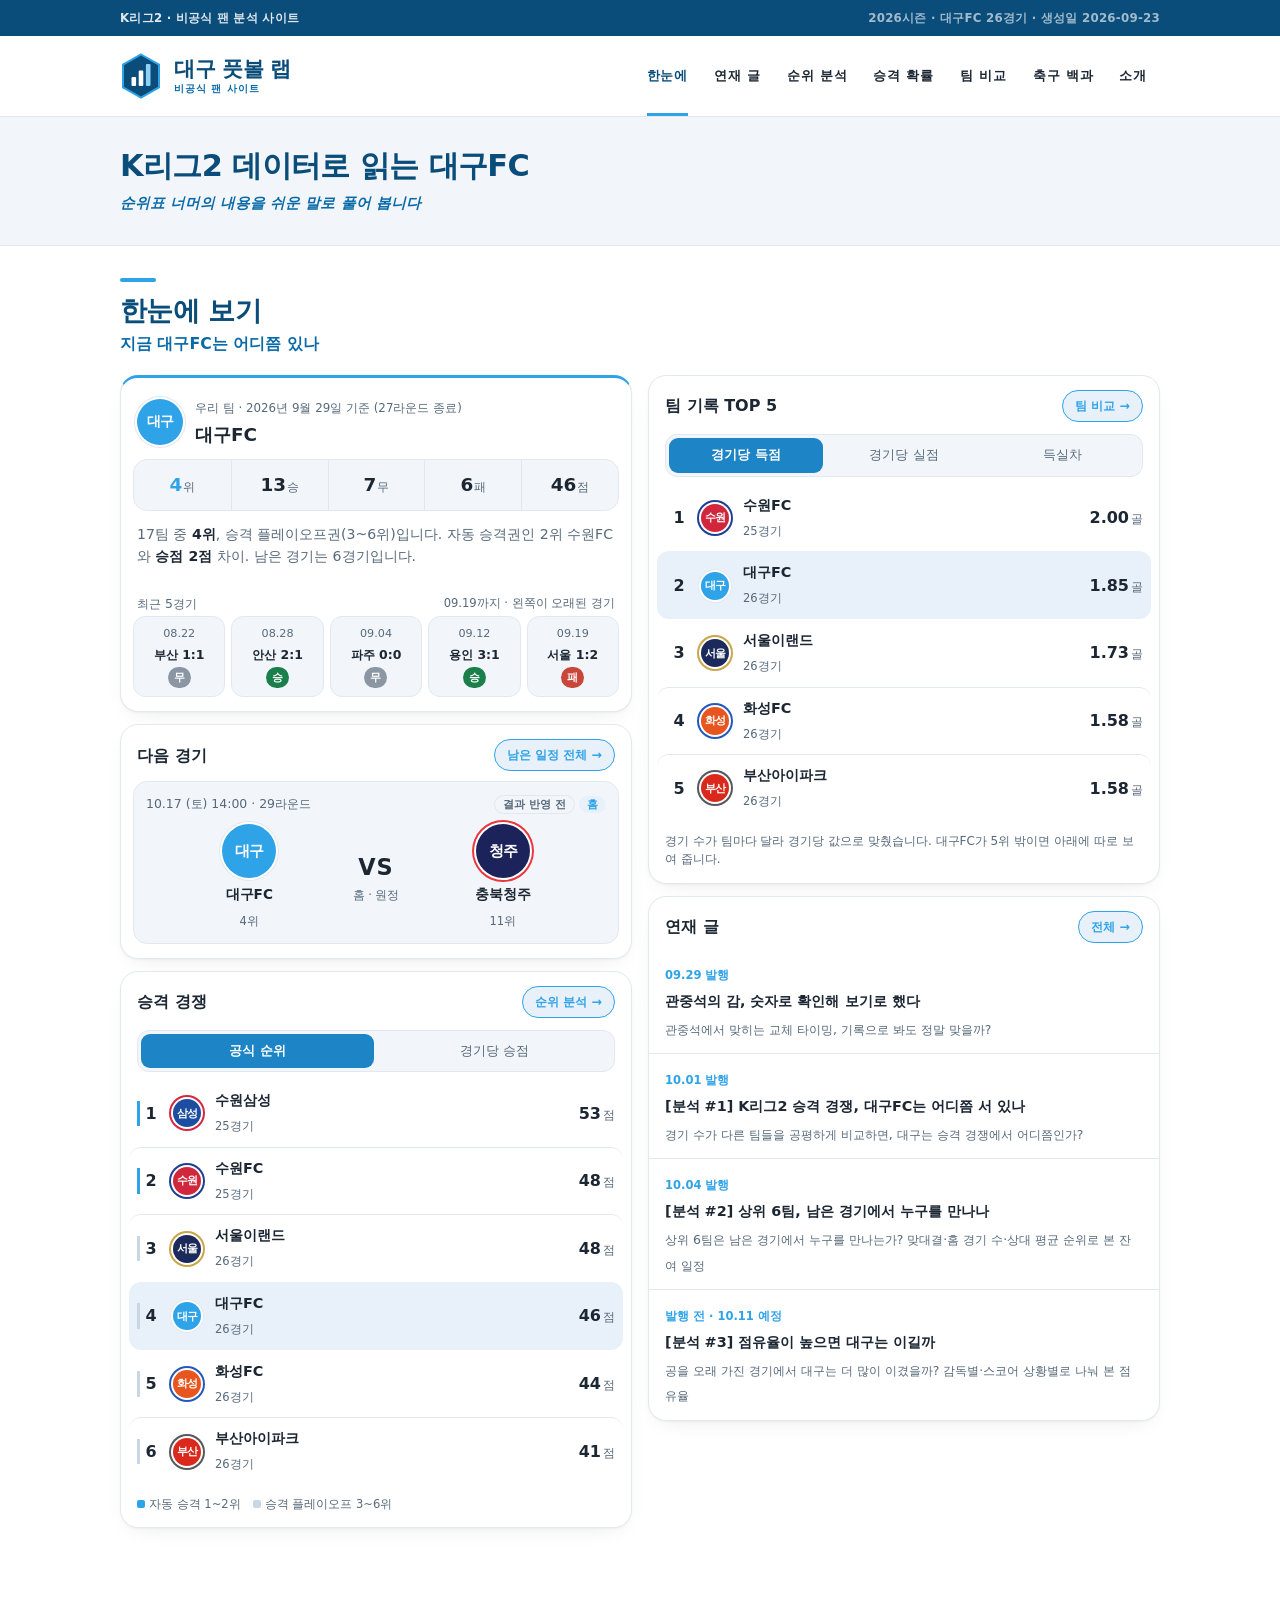
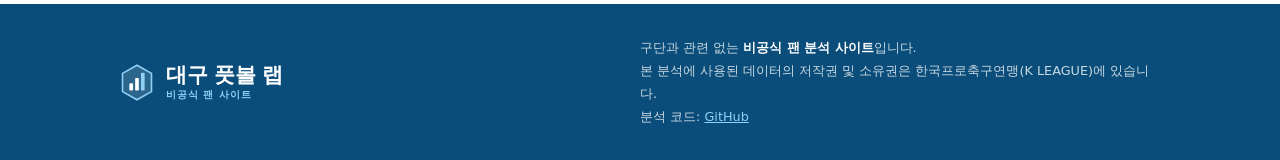
==== site/index.html @ ac74b9ce "팀 비교: 감독별 보기 추가 (분석 #3 짝)" ====
<!DOCTYPE html>
<html lang="ko">
<head>
<meta charset="UTF-8">
<meta name="viewport" content="width=device-width, initial-scale=1">
<title>대구 풋볼 랩</title> <!-- 링크 미리보기(네이버·카톡)용: 없으면 본문 글자를 긁어가서 "불러오는 중…"이 보임 -->
<meta name="description" content="K리그2 공식 기록으로 대구FC를 읽는 비공식 팬 분석 사이트. 순위 분석, 승격 확률, 축구 백과.">
<meta property="og:type" content="website">
<meta property="og:site_name" content="대구 풋볼 랩">
<meta property="og:title" content="대구 풋볼 랩 — 기록으로 읽는 대구FC">
<meta property="og:description" content="K리그2 공식 기록으로 대구FC를 읽는 비공식 팬 분석 사이트. 순위 분석, 승격 확률, 축구 백과.">
<meta property="og:url" content="https://daegu-football-lab.github.io/kfootball-lab/site/">
<meta property="og:locale" content="ko_KR">
<link rel="icon" href="favicon.svg" type="image/svg+xml"> <!-- 탭 아이콘: 머리글 자체 마크와 같은 그림 -->
<!-- 차트 라이브러리를 프로젝트 안에 같이 넣어뒀습니다(vendoring).
     인터넷이 없어도 열리고, 나중에 CDN 주소가 바뀌어도 사이트가 깨지지 않습니다. -->
<script src="vendor/chart.umd.js"></script>
<style>
  :root{
    /* 대구FC 공식 HEX가 공개돼 있지 않아, 구단이 스스로 말하는 "하늘색(스카이블루)" 톤으로 골랐습니다.
       (--teal 계열 이름은 남아 있지만 값은 전부 스카이블루입니다: 내비 밑줄·버튼·상단선 등 '포인트' 자리) */
    --bar:#0a4d7a; --head:#0a4d7a; --blue:#2ea3e8; --blue-dark:#0a4d7a;
    --teal:#2ea3e8; --teal-ink:#0a6aa8; --blue-soft:#e8f0f9; --tint:#e8f0f9;
    --team:#2ea3e8; --sub:#c9d6e4; --accent:#e4572e;
    --bg:#ffffff; --band:#f2f6fb; --card:#fff; --text:#1c2733; --muted:#57697a; --line:#e2e8ef; --rule:#0a4d7a;
    --good:#1a7f4b; --btn:#1d84c6; --thead:#0a4d7a; --thead-ink:#fff; --zebra:#f6f9fc;
    --shadow:0 1px 2px rgba(16,24,40,.04), 0 8px 24px -12px rgba(16,24,40,.12);
    --shadow-lift:0 12px 28px -16px rgba(46,163,232,.4);
    --ease:cubic-bezier(.22,1,.36,1);
    --on-blue:#fff; --seg:#1d84c6; --loss:#c8463a; --draw:#8a96a3;
  }
  /* 인터넷 없이도 열려야 해서(README 참고) 외부 폰트/CDN 없이 시스템 폰트로만 톤을 다듬었습니다 */
  @media (prefers-color-scheme: dark){
    :root{
      --bar:#0f2a44; --head:#a9dcf7; --blue:#6cc4f0; --blue-dark:#2ea3e8;
      --teal:#6cc4f0; --teal-ink:#6cc4f0; --blue-soft:#16283d; --tint:#16283d;
      --team:#6cc4f0; --sub:#33475c; --accent:#ff8360;
      --bg:#0b131c; --band:#12253a; --card:#1a2a3c; --text:#e7edf5; --muted:#9db0c5; --line:#2f4661; --rule:#3d6d94;
      --good:#3ecf83; --btn:#1f7fb8; --thead:#1f4c73; --thead-ink:#eaf4fb; --zebra:#1a2939;
      --shadow:0 1px 2px rgba(0,0,0,.4), 0 8px 24px -12px rgba(0,0,0,.5);
      --shadow-lift:0 12px 28px -16px rgba(108,196,240,.45);
      --on-blue:#0b1b2a; --seg:#6cc4f0; --loss:#ff7a6b; --draw:#7d8b99;
    }
  }
  *{box-sizing:border-box}
  body{margin:0;background:var(--bg);color:var(--text);
       font-family:"Malgun Gothic","Apple SD Gothic Neo",system-ui,sans-serif;
       line-height:1.6}
  .wrap{max-width:1080px;margin:0 auto;padding:0 20px}

  /* ── 상단 유틸리티 바 (딥 퍼플) ────────────────────────────── */
  .topbar{background:var(--bar);color:rgba(255,255,255,.88);font-size:.74rem;font-weight:700;
          letter-spacing:.02em}
  .topbar .wrap{display:flex;justify-content:space-between;align-items:center;gap:16px;
                min-height:36px}
  .topbar span+span{opacity:.7;font-weight:600}
  .topbar #sub{overflow:hidden;text-overflow:ellipsis;white-space:nowrap}

  /* ── 메인 헤더: 흰 바탕 + 로고 + 텍스트 내비 ─────────────────── */
  header.site{background:var(--bg);border-bottom:1px solid var(--line);position:sticky;top:0;z-index:50}
  header.site .wrap{display:flex;align-items:center;justify-content:space-between;gap:24px;
                    min-height:80px}
  .brand{display:flex;align-items:center;gap:12px;text-decoration:none;color:var(--head);flex:none}
  .brand svg{width:42px;height:46px;flex:none}
  .brand .wm{display:flex;flex-direction:column;line-height:1.05}
  .brand .wm b{font-size:1.32rem;font-weight:900;letter-spacing:-.02em}
  .brand .wm small{font-size:.62rem;font-weight:800;letter-spacing:.1em;color:var(--teal-ink);
                   margin-top:4px}
  nav{display:flex;gap:0;margin:0;flex-wrap:nowrap;justify-content:flex-end}
  nav button{position:relative;border:none;background:transparent;color:var(--text);
             padding:30px 13px;cursor:pointer;white-space:nowrap;
             font-size:.83rem;font-weight:700;letter-spacing:.06em;font-family:inherit;
             transition:color .18s var(--ease)}
  nav button::after{content:"";position:absolute;left:13px;right:13px;bottom:-1px;height:3px;
                    background:var(--teal);transform:scaleX(0);transition:transform .22s var(--ease)}
  nav button:hover:not(.on){color:var(--head)}
  nav button:hover::after{transform:scaleX(.5)}
  nav button.on{color:var(--head)}
  nav button.on::after{transform:scaleX(1)}

  /* ── 페이지 타이틀 밴드 (연한 회색 + 틸 서브타이틀 + 토글) ───── */
  .pageband{background:var(--band);border-bottom:1px solid var(--line)}
  .pageband .wrap{display:flex;align-items:center;justify-content:space-between;gap:20px;
                  padding-top:30px;padding-bottom:30px}
  .pageband h1{margin:0;font-size:clamp(1.35rem,3.4vw,1.9rem);font-weight:800;letter-spacing:-.02em;
               color:var(--head);line-height:1.25}
  .pageband p{margin:6px 0 0;color:var(--teal-ink);font-weight:700;font-style:italic;font-size:.92rem}
  .banner{border-left:3px solid var(--accent);background:var(--band);
          padding:10px 14px;margin:24px 0 0;
          font-size:.8rem;line-height:1.7;color:var(--muted)}
  .banner b{color:var(--text)}
  main{padding:8px 0 64px}
  .panel{display:none;background:transparent;padding:24px 0 0}
  .panel.on{display:block;animation:fadeIn .25s var(--ease)}
  @keyframes fadeIn{from{opacity:0;transform:translateY(4px)}to{opacity:1;transform:none}}
  h2{font-size:1.5rem;margin:0 0 6px;font-weight:700;letter-spacing:-.02em;color:var(--head)}
  /* 탭 제목: 위에 짧은 막대 + 아래 부제. "제목 — 설명"을 두 줄로 나눠 제목처럼 보이게 합니다. */
  .panel>h2{font-size:1.7rem;font-weight:800;margin-bottom:10px;line-height:1.25}
  .panel>h2::before{content:"";display:block;width:36px;height:4px;border-radius:2px;
                    background:var(--teal);margin-bottom:12px}
  .h2sub{display:block;margin-top:6px;font-size:.98rem;font-weight:600;letter-spacing:0;
         color:var(--teal-ink)}
  /* "굵은 제목 + 설명" 목록: 제목을 한 줄로 올리고 설명을 아래에 둡니다. */
  ul.defs{list-style:none;padding-left:0;margin:12px 0 0;display:grid;gap:10px}
  ul.defs li{border-left:3px solid var(--teal);background:var(--band);border-radius:0 6px 6px 0;
             padding:10px 14px;font-size:.88rem;line-height:1.7;word-break:keep-all}
  ul.defs li>b:first-child{display:block;font-size:.98rem;color:var(--head);margin-bottom:2px}
  .hint{color:var(--muted);font-size:.85rem;margin:0 0 18px;line-height:1.6}
  .cards{display:grid;grid-template-columns:repeat(auto-fill,minmax(160px,1fr));gap:12px}
  .card{position:relative;border:1px solid var(--line);border-radius:6px;padding:14px;
        cursor:pointer;background:var(--card);transition:.18s var(--ease)}
  .card:hover{border-color:var(--teal);box-shadow:var(--shadow)}
  .card.sel{border-color:var(--blue);background:var(--blue-soft);box-shadow:var(--shadow-lift)}
  .card.sel::after{content:"✓";position:absolute;top:8px;right:10px;
                   color:var(--blue);font-weight:900;font-size:.85rem}
  .card .nm{font-weight:800;font-size:1rem}
  .card .po{color:var(--muted);font-size:.78rem;margin-top:2px}
  .card .mt{margin-top:8px;padding-top:8px;border-top:1px dashed var(--line);
            font-size:.78rem;color:var(--muted)}
  .detail{margin-top:20px;padding-top:18px;border-top:1px solid var(--line)}
  .stats{display:grid;grid-template-columns:repeat(auto-fit,minmax(120px,1fr));gap:10px;margin:12px 0}
  .stat{background:var(--card);border-top:3px solid var(--teal);box-shadow:var(--shadow);
        border:1px solid var(--line);border-radius:6px;padding:14px 10px;text-align:center}
  .stat b{display:block;font-size:1.4rem;color:var(--head);font-weight:800}
  .stat span{font-size:.72rem;color:var(--muted)}
  table{width:100%;border-collapse:collapse;font-size:.86rem;margin-top:10px}
  th,td{padding:10px 8px;border-bottom:1px solid var(--line);text-align:right}
  th:first-child,td:first-child{text-align:left}
  thead th{color:var(--muted);font-weight:700;font-size:.74rem;
           text-transform:uppercase;letter-spacing:.04em}
  tbody tr{transition:background .15s}
  tbody tr:hover{background:var(--blue-soft)}
  tr.mine,.tbl tbody tr.mine{background:var(--blue-soft);font-weight:800}
  tr.mine td:first-child{color:var(--head);box-shadow:inset 3px 0 0 var(--team)}
  .up{color:var(--good);font-weight:700}.up::before{content:"▲ ";font-size:.7em}
  .down{color:var(--accent);font-weight:700}.down::before{content:"▼ ";font-size:.7em}
  select{padding:10px 14px;border:1px solid var(--line);border-radius:6px;
         font-family:inherit;font-size:.9rem;background:var(--card);color:var(--text);
         cursor:pointer}
  select:focus{outline:2px solid var(--teal);outline-offset:1px}
  .row{display:flex;gap:10px;align-items:center;flex-wrap:wrap;margin-bottom:14px}
  .row label{font-weight:700;font-size:.85rem;color:var(--muted)}
  .chartbox{position:relative;height:320px;margin-top:16px;background:#fff;
            border-radius:6px;padding:12px;box-shadow:inset 0 0 0 1px var(--line)}
  .warn{background:linear-gradient(155deg,#fff4e5,#fff9f0);border:1px solid #ffdca8;
        border-radius:6px;padding:12px 14px;font-size:.83rem;margin-top:12px;color:#7a4b12}
  .empty{color:var(--muted);font-size:.9rem;padding:32px 0;text-align:center}

  /* ── 순위 분석 탭 전용 레이아웃 ─────────────────────────────
     섹션이 3개(차트/순위표/시나리오)라 h3 기본 스타일만으로는
     어디서 끊기는지 눈에 안 들어옵니다. 왼쪽 세로선으로 구분합니다. */
  h3.sec{font-size:1.2rem;font-weight:700;letter-spacing:-.01em;color:var(--head);
         margin:44px 0 6px;padding-top:22px;border-top:1px solid var(--rule)}
  h3.sec:first-of-type{margin-top:28px}

  /* 표를 카드 안에 넣어 둥근 테두리를 줍니다. 가로 스크롤도 여기서 처리합니다. */
  .tbl{overflow-x:auto;border:1px solid var(--line);border-radius:6px;margin-top:10px}
  .tbl table{margin:0}
  .tbl th,.tbl td{padding:9px 12px;white-space:nowrap}
  .tbl thead th{background:var(--thead);color:var(--thead-ink);
                text-transform:none;letter-spacing:0;font-size:.76rem;
                border-bottom:1px solid var(--line)}
  .tbl thead th small{display:block;font-weight:600;font-size:.92em;
                      color:var(--thead-ink);opacity:.75;margin-top:1px}
  .tbl tbody tr:nth-child(even):not(.mine):not(.dead){background:var(--zebra)}
  .tbl tbody tr:last-child td{border-bottom:none}

  /* 가로 스크롤 힌트: 표가 실제로 화면보다 넓을 때만(JS가 판단) 나타납니다.
     좁은 화면에서 컬럼이 잘려 있어도 아무 표시가 없으면 "잘린 표"로
     오해하기 쉬워서, 옆으로 밀 수 있다는 것을 화살표로 알려줍니다. */
  .tblhint{display:none;align-items:center;gap:4px;margin:6px 2px 0;
           font-size:.74rem;color:var(--muted)}
  .tblhint.show{display:flex}
  .tblhint .arrow{display:inline-block;animation:tblhint-nudge 1.3s ease-in-out infinite}
  @keyframes tblhint-nudge{0%,100%{transform:translateX(0)}50%{transform:translateX(4px)}}

  /* 시나리오 표: 산술적으로 불가능한 줄은 회색으로 눌러 둡니다.
     O와 X가 같은 색이면 어디까지가 현실적인 범위인지 한눈에 안 보입니다. */
  tr.dead td{color:var(--muted);background:var(--bg)}
  tr.dead:hover td{background:var(--bg)}
  tr.edge td{border-bottom:2px solid var(--accent)}
  .ox{display:inline-block;min-width:62px;padding:2px 8px;border-radius:999px;
      font-size:.74rem;font-weight:800;text-align:center}
  .ox.yes{background:rgba(26,127,75,.14);color:var(--good)}
  .ox.no{background:var(--line);color:var(--muted)}
  .legend{display:flex;gap:14px;flex-wrap:wrap;align-items:center;
          margin-top:10px;font-size:.78rem;color:var(--muted)}
  .legend i{display:inline-block;width:20px;height:3px;border-radius:2px;
            background:var(--accent);vertical-align:middle;margin-right:5px}

  /* 팀 이름 열은 왼쪽 정렬. 기본 규칙(첫 칸만 왼쪽) 때문에
     순위 번호 다음의 팀 이름이 오른쪽에 붙어 읽기 나빴습니다. */
  #stable td:nth-child(2),#stable th:nth-child(2),
  #ttable td:nth-child(2),#ttable th:nth-child(2),
  #h-table td:nth-child(2),#h-table th:nth-child(2){text-align:left}
  /* 시나리오 표는 5열 전부 짧은 숫자라 가운데 정렬이 가장 정돈돼 보입니다. */
  #srace th,#srace td{text-align:center}
  /* 모든 표: 숫자는 가운데. 팀 이름(배지) 칸만 왼쪽이라 눈이 한 줄로 따라갑니다. */
  .tbl th,.tbl td{text-align:center}
  .tbl td:has(> .tname){text-align:left}
  #stable th:nth-child(2),#ttable th:nth-child(2),#h-table th:nth-child(2),#wtable th:first-child{text-align:left}
  #srace td:has(> .tname){text-align:center}
  #srace th .tname{justify-content:center}
  #srace td small{display:block;color:var(--muted);font-size:.78em}
  /* 휴대폰: 4열이 한 화면에 들어오도록 머리글은 배지만, 여백은 좁게 */
  @media(max-width:700px){
    #srace th,#srace td{padding:8px 5px;white-space:normal}
    #srace th .tname>span:last-child{display:none}
  }

  /* 요약 카드는 4개 고정. auto-fit 이면 폭에 따라 3+1 로 깨집니다. */
  .stats.four{grid-template-columns:repeat(4,1fr)}
  @media(max-width:700px){.stats.four{grid-template-columns:repeat(2,1fr)}}
  .stats.four .stat span{display:block;margin-top:3px;line-height:1.35}
  /* ── 용어 탭 ───────────────────────────────────────────────
     모르는 용어 때문에 페이지를 떠나는 방문자를 붙잡기 위한 탭입니다. */
  .gsearch{width:100%;padding:12px 16px;border:1px solid var(--line);border-radius:6px;
           font-family:inherit;font-size:.95rem;background:var(--card);color:var(--text);
           margin-bottom:6px}
  .gsearch:focus{outline:2px solid var(--teal);outline-offset:1px}
  .gcount{font-size:.78rem;color:var(--muted);margin:0 0 16px}
  .gitem{border:1px solid var(--line);border-radius:6px;margin-bottom:12px;
         background:var(--card);transition:.18s var(--ease);overflow:hidden}
  .gitem:hover{border-color:var(--blue);box-shadow:var(--shadow)}
  .ghead{width:100%;display:flex;align-items:center;justify-content:space-between;gap:10px;
         padding:16px 18px;background:none;border:none;cursor:pointer;text-align:left;
         font:inherit;color:inherit}
  .gtitle{font-size:1.02rem;font-weight:800;letter-spacing:-.01em}
  .gtitle small{font-weight:600;color:var(--muted);font-size:.76rem;margin-left:6px}
  .gchev{flex:none;color:var(--muted);font-size:.8rem;transition:transform .18s var(--ease)}
  .gitem.open .gchev{transform:rotate(90deg);color:var(--blue)}
  .gbody{display:none;padding:0 18px 18px}
  .gitem.open .gbody{display:block}
  .geasy{background:var(--blue-soft);border-left:3px solid var(--good);border-radius:0 8px 8px 0;
         padding:8px 10px;display:flex;gap:8px;font-size:.88rem;line-height:1.65;margin-bottom:2px}
  .gdef{margin:12px 0 0;font-size:.92rem}
  .grow{display:flex;gap:8px;margin-top:10px;font-size:.85rem;line-height:1.65}
  .glab{flex:0 0 68px;color:var(--muted);font-weight:700;font-size:.76rem;padding-top:2px}
  .gex{background:var(--blue-soft);border-radius:8px;padding:8px 10px;
       font-size:.85rem;margin-top:10px}
  .gwhere{margin-top:10px;padding-top:9px;border-top:1px dashed var(--line);
          font-size:.76rem;color:var(--muted)}
  .gempty{color:var(--muted);font-size:.9rem;padding:20px 0;text-align:center}

  /* 팀 배지 — 엠블럼 대신 팀 컬러 원형 배지 (저작권 문제 없음, 순수 CSS) */
  .tbadge{display:inline-flex;align-items:center;justify-content:center;
          width:28px;height:28px;border-radius:50%;flex:none;
          font-size:.7rem;font-weight:800;letter-spacing:-.06em;color:#fff;line-height:1;
          box-shadow:0 0 0 2px var(--card),0 0 0 3px var(--line)}
  .tname{display:inline-flex;align-items:center;gap:10px;font-weight:700;white-space:nowrap}
  td,th{vertical-align:middle}

  /* ── 한눈에(홈) 탭 ─────────────────────────────────────────
     처음 들어온 방문자가 3초 안에 "지금 대구FC가 어디쯤인지"만
     알고 갈 수 있도록, 그래프 없이 큰 숫자만 놓는 화면입니다. */
  .hero{display:grid;grid-template-columns:repeat(4,1fr);gap:12px;margin:6px 0 8px}
  @media(max-width:700px){.hero{grid-template-columns:repeat(2,1fr)}}
  .hbox{border:1px solid var(--line);border-radius:6px;padding:18px 12px;text-align:center;
        background:var(--card);border-top:3px solid var(--teal);box-shadow:var(--shadow)}
  .hbox{text-align:left;padding:16px 16px 18px}
  .headline,.hbox,.hint,.pageband{word-break:keep-all;overflow-wrap:break-word}
  .hbox em{display:block;font-style:normal;font-size:.8rem;font-weight:800;color:var(--teal-ink);
           letter-spacing:.02em}
  .hbox b{display:block;font-size:2.3rem;font-weight:800;color:var(--head);line-height:1.15;margin-top:4px}
  .hbox span{display:block;font-size:.8rem;color:var(--muted);margin-top:8px;line-height:1.55}
  .headline{margin:8px 0 16px;padding:18px 20px;border-left:4px solid var(--teal);
            background:var(--band);border-radius:0 6px 6px 0}
  .headline b{display:block;font-size:1.3rem;font-weight:800;color:var(--head);line-height:1.45}
  .headline span{display:block;margin-top:6px;font-size:.92rem;color:var(--text);line-height:1.7}
  @media(max-width:700px){.headline b{font-size:1.12rem}.hbox b{font-size:1.9rem}}
  ul.hlist{margin:10px 0 0;padding-left:20px;font-size:.9rem;line-height:1.85}
  .golinks{display:flex;gap:8px;flex-wrap:wrap;margin-top:20px}
  .golink{display:inline-flex;align-items:center;gap:6px;border:1px solid var(--line);
          background:var(--card);border-radius:100px;padding:10px 18px;font:inherit;
          font-size:.86rem;font-weight:700;color:var(--head);cursor:pointer;
          transition:.18s var(--ease)}
  .golink:hover{background:var(--tint);border-color:var(--teal)}

  /* ── 그래프 읽는 법 ────────────────────────────────────────
     차트 위에 접어둡니다. 아는 사람은 펼치지 않고 지나갑니다. */
  .howto{border:1px solid var(--line);border-radius:6px;background:var(--bg);margin-top:12px}
  .howto summary{cursor:pointer;padding:11px 14px;font-weight:700;font-size:.86rem;
                 list-style:none;color:var(--blue)}
  .howto summary::-webkit-details-marker{display:none}
  .howto[open] summary{border-bottom:1px solid var(--line)}
  .howto ol{margin:10px 0;padding:0 16px 6px 34px;font-size:.85rem;line-height:1.8}

  /* ── 쉽게 / 자세히 토글 ────────────────────────────────────
     '쉽게'에서는 통계 용어가 들어간 블록(.adv)을 통째로 숨깁니다. */
  .modebar{display:flex;justify-content:flex-end;flex:none}
  .modeswitch{display:inline-flex;background:var(--card);border:1px solid var(--line);
              border-radius:100px;padding:3px;box-shadow:var(--shadow)}
  .modeswitch button{border:none;background:transparent;color:var(--muted);font:inherit;
                     font-size:.78rem;font-weight:700;padding:7px 15px;border-radius:100px;
                     cursor:pointer;transition:.18s var(--ease)}
  .modeswitch button.on{background:var(--btn);color:#fff}
  body.easy .adv{display:none !important}
  body.easy .stats.four{grid-template-columns:repeat(2,1fr)}

  /* ── 구단 소개(연표) ───────────────────────────────────────*/
  .story{list-style:none;margin:10px 0 0;padding:0}
  .story li{display:flex;gap:14px;padding:9px 0;border-bottom:1px dashed var(--line);
            font-size:.9rem;line-height:1.65}
  .story li:last-child{border-bottom:none}
  .story .yr{flex:0 0 68px;font-weight:800;color:var(--blue)}
  /* 연재 글 · 고친 기록 (홈) */
  .series .q{color:var(--muted);font-size:.86rem}
  .series .meta{display:flex;gap:8px;flex-wrap:wrap;align-items:center;margin-top:6px}
  .pill{font-size:.72rem;padding:2px 9px;border-radius:999px;background:var(--band);
        color:var(--muted);border:1px solid var(--line)}
  .golink.sm{padding:3px 10px;font-size:.78rem}
  .kind{font-weight:700;margin-right:6px;color:var(--teal)}
  .kind.fix{color:var(--accent)}
  footer.site p a{color:#8fd0f5}
  .caveat li b{display:inline;margin:0}  /* 목록 안 굵은 글씨는 줄바꿈하지 않음 */
  /* 연재 1편 짝 안내 (순위 분석 탭 맨 위): 글의 장 ↔ 이 탭의 섹션 */
  .pair{margin:10px 0 18px;padding:14px 16px;border:1px solid var(--line);border-left:4px solid var(--teal);
        border-radius:0 6px 6px 0;background:var(--band)}
  .pair p{margin:0 0 8px;font-size:.9rem;line-height:1.6}
  .pair ol{margin:0;padding-left:20px;font-size:.86rem;line-height:1.85}
  .pair button.lk{border:none;background:none;padding:0;color:var(--teal-ink);font:inherit;
        text-decoration:underline;text-underline-offset:3px;cursor:pointer}
  .pair .meta{display:flex;gap:8px;flex-wrap:wrap;align-items:center;margin-top:10px}
  .srcline{font-size:.74rem;color:var(--muted);margin-top:10px}

  /* ── 승격 확률 ─────────────────────────────────────────────*/
  .odds{display:grid;grid-template-columns:repeat(3,1fr);gap:12px;margin:14px 0 4px}
  @media(max-width:700px){.odds{grid-template-columns:1fr}}
  .obox{border:1px solid var(--line);border-radius:6px;padding:18px 14px;text-align:center;
        background:var(--card);border-top:3px solid var(--teal);box-shadow:var(--shadow)}
  .obox b{display:block;font-size:2.1rem;font-weight:800;color:var(--head);line-height:1.15}
  .obox span{display:block;font-size:.8rem;color:var(--muted);margin-top:5px}
  .obar{height:7px;border-radius:4px;background:var(--line);margin-top:10px;overflow:hidden}
  .obar i{display:block;height:100%;background:var(--teal)}
  /* 100칸 점 그림: '8%'보다 '100번 중 8번'이 더 잘 읽힌다는 이유로 둡니다 */
  .dots{display:grid;grid-template-columns:repeat(20,1fr);gap:4px;max-width:420px;margin:18px auto 6px}
  .dots i{aspect-ratio:1;border-radius:50%;background:var(--line)}
  .dots i.on{background:var(--teal)}
  .dotcap{text-align:center;font-size:.9rem;color:var(--muted);margin-bottom:8px}
  .dotcap b{color:var(--head)}
  .caveat{background:linear-gradient(155deg,#fff4e5,#fff9f0);border:1px solid #ffdca8;
          border-radius:6px;padding:14px 16px;font-size:.83rem;line-height:1.75;
          margin-top:18px;color:#7a4b12}
  .caveat b{display:block;margin-bottom:6px}
  .caveat ul{margin:0;padding-left:18px}
  @media (prefers-color-scheme: dark){
    .caveat{background:#2a2113;border-color:#5c4a24;color:#f0d9a8}
  }
  .pcell{display:inline-block;min-width:52px}

  /* ── 용어 툴팁 ─────────────────────────────────────────────
     본문의 어려운 단어에 점선을 긋고, 누르면 '쉽게 말하면'만 띄웁니다. */
  .term{border-bottom:1px dashed var(--blue);cursor:help}
  .tip{position:absolute;z-index:60;max-width:330px;background:var(--card);color:var(--text);
       border:1px solid var(--line);border-radius:6px;box-shadow:var(--shadow);
       padding:13px 15px;font-size:.83rem;line-height:1.65;display:none}
  .tip.show{display:block}
  .tip b{display:block;margin-bottom:5px;color:var(--blue);font-size:.9rem}
  .tipgo{margin-top:9px;padding-top:7px;border-top:1px dashed var(--line);
         font-size:.75rem;color:var(--muted)}

  /* ── 백과 카테고리 칩 ──────────────────────────────────────*/
  .gcats{display:flex;gap:6px;flex-wrap:wrap;margin:14px 0 10px}
  .gcat{border:1px solid var(--line);background:var(--card);color:var(--muted);
        border-radius:100px;padding:8px 15px;font:inherit;font-size:.8rem;font-weight:700;
        cursor:pointer;transition:.18s var(--ease)}
  .gcat:hover:not(.on){color:var(--head);background:var(--tint)}
  .gcat.on{background:var(--btn);
           border-color:transparent;color:#fff}
  .gtag{display:inline-block;font-size:.66rem;font-weight:800;padding:2px 8px;border-radius:999px;
        background:var(--blue-soft);color:var(--blue);margin-left:6px;vertical-align:2px}

  /* ── 푸터 ─────────────────────────────────────────────────*/
  footer.site{background:var(--bar);color:rgba(255,255,255,.78);font-size:.8rem;line-height:1.8}
  footer.site .wrap{display:flex;justify-content:space-between;align-items:center;gap:24px;
                    padding-top:32px;padding-bottom:32px}
  footer.site .brand{color:#fff}
  footer.site .brand .wm small{color:#8fd0f5}
  footer.site p{margin:0;max-width:520px}
  footer.site b{color:#fff}

  /* ── 모바일 (≤760px): 밀도 우선. 로고 행 + 가로 스크롤 탭 한 줄 ── */
  @media(max-width:760px){
    .wrap{padding:0 14px}
    .topbar .wrap{min-height:32px}
    .topbar span:first-child{display:none}
    header.site{position:static}
    header.site .wrap{flex-direction:column;align-items:stretch;gap:0;min-height:0;padding:0}
    .brand{padding:12px 14px 8px}
    .brand svg{width:34px;height:37px}
    .brand .wm b{font-size:1.15rem}
    nav{justify-content:flex-start;overflow-x:auto;scrollbar-width:none;
        padding:0 6px;border-top:1px solid var(--line);
        -webkit-overflow-scrolling:touch}
    nav::-webkit-scrollbar{display:none}
    nav button{padding:13px 11px;font-size:.82rem;letter-spacing:.02em}
    nav button::after{left:11px;right:11px}
    .pageband .wrap{flex-direction:column;align-items:flex-start;gap:14px;padding-top:20px;padding-bottom:20px}
    .pageband p{font-size:.84rem}
    h2{font-size:1.3rem}
    .panel>h2{font-size:1.4rem}
    .h2sub{font-size:.9rem}
    h3.sec{font-size:1.08rem;margin-top:34px;padding-top:18px}
    footer.site .wrap{flex-direction:column;align-items:flex-start;gap:14px}
  }

  /* ── 홈(한눈에) 카드 화면 · 2026-10-01 ───────────────────────── */
  .hm-card{background:var(--card);border:1px solid var(--line);border-radius:18px;box-shadow:var(--shadow);margin:12px 0;overflow:hidden}
  .hm-card.accent{border-top:3px solid var(--blue)}
  .hm-ch{display:flex;align-items:center;justify-content:space-between;gap:8px;padding:14px 16px 6px}
  .hm-ch h3{margin:0;font-size:1rem;color:var(--text)}
  /* '→' 이동 버튼: 다른 탭으로 넘어가는 입구라 눈에 띄게 (알약 모양 + 파란 글자) */
  .hm-more{border:1px solid var(--blue);background:var(--blue-soft);color:var(--blue);font:inherit;
           font-size:.78rem;font-weight:700;cursor:pointer;padding:5px 12px;border-radius:999px;white-space:nowrap;
           transition:background .15s var(--ease),color .15s var(--ease)}
  .hm-more:hover,.hm-more:focus-visible{background:var(--seg);color:var(--on-blue)}
  .hm-sub{display:flex;align-items:center;gap:8px;padding:12px 16px 2px;font-size:.78rem;color:var(--muted)}
  .hm-asof{margin-left:auto;font-size:.72rem}
  .tbadge.lg{width:46px;height:46px;font-size:.85rem}
  .tbadge.xl{width:54px;height:54px;font-size:.95rem}
  .hm-me{display:flex;align-items:center;gap:12px;padding:16px 16px 10px}
  .hm-me small{color:var(--muted);font-size:.74rem}.hm-me b{display:block;font-size:1.15rem}
  .hm-strip{display:grid;grid-template-columns:repeat(5,1fr);margin:0 12px 12px;background:var(--band);border:1px solid var(--line);border-radius:14px}
  .hm-strip div{text-align:center;padding:10px 0}
  .hm-strip div+div{border-left:1px solid var(--line)}
  .hm-strip b{font-size:1.15rem}.hm-strip span{font-size:.72rem;color:var(--muted);margin-left:1px}
  .hm-strip .rk b{color:var(--blue)}
  .hm-say{margin:0 16px 14px;font-size:.88rem;line-height:1.6;color:var(--muted)}
  .hm-say b{color:var(--text)}
  .hm-form{display:grid;grid-template-columns:repeat(5,1fr);gap:6px;margin:0 12px 14px}
  .hm-form div{background:var(--band);border:1px solid var(--line);border-radius:12px;text-align:center;padding:8px 2px;font-size:.7rem;color:var(--muted)}
  .hm-form b{display:block;color:var(--text);font-size:.78rem;margin:2px 0}
  .hm-res{display:inline-block;min-width:22px;padding:2px 6px;border-radius:999px;color:#fff;font-weight:800;font-size:.7rem}
  .hm-res.w{background:var(--good)}.hm-res.d{background:var(--draw)}.hm-res.l{background:var(--loss)}
  .hm-match{margin:4px 12px 14px;background:var(--band);border:1px solid var(--line);border-radius:14px;padding:12px}
  .hm-mt{display:flex;justify-content:space-between;align-items:center;font-size:.78rem;color:var(--muted)}
  .hm-pill.wait{background:var(--band);color:var(--muted);border:1px solid var(--line)}
  .hm-pill{font-size:.7rem;padding:2px 8px;border-radius:999px;background:var(--blue-soft);color:var(--blue);font-weight:700}
  .hm-vs{display:grid;grid-template-columns:1fr auto 1fr;align-items:center;margin-top:10px}
  .hm-side{display:flex;flex-direction:column;align-items:center;gap:6px;font-size:.85rem;font-weight:700}
  .hm-side em{font-style:normal;font-size:.72rem;color:var(--muted);font-weight:400}
  .hm-mid{text-align:center}.hm-mid b{font-size:1.4rem;letter-spacing:.04em}.hm-mid small{display:block;font-size:.72rem;color:var(--muted)}
  .hm-seg{display:flex;gap:4px;background:var(--band);border:1px solid var(--line);border-radius:12px;padding:3px;margin:6px 16px 8px}
  .hm-seg button{flex:1;border:0;background:none;color:var(--muted);font:inherit;font-size:.8rem;padding:7px 4px;border-radius:9px;cursor:pointer}
  .hm-seg button.on{background:var(--seg);color:var(--on-blue);font-weight:700}
  /* 팀 비교 탭 아래: 대구FC 점유율과 성적 (pz- 접두어, possession.js) */
  .pz-seg{display:inline-flex;gap:4px;background:var(--band);border:1px solid var(--line);border-radius:12px;padding:3px;margin:4px 0 10px}
  .pz-seg button{border:0;background:none;color:var(--muted);font:inherit;font-size:.85rem;padding:7px 14px;border-radius:9px;cursor:pointer}
  .pz-seg button.on{background:var(--seg);color:var(--on-blue);font-weight:700}
  .pz-sum{font-size:.9rem;margin:0 0 6px}
  .pz-block{border:1px solid var(--line);border-radius:6px;padding:12px 14px;margin-top:12px;background:var(--card)}
  .pz-block h4{margin:0 0 2px;font-size:1rem}
  .pz-block p{margin:0 0 8px;font-size:.8rem;color:var(--muted)}
  .pz-row{display:grid;grid-template-columns:76px 1fr 150px;align-items:center;gap:10px;padding:5px 0;font-size:.85rem}
  .pz-track{position:relative;height:24px;background:var(--band);border-radius:5px}
  .pz-fill{height:100%;border-radius:5px;background:var(--draw)}
  .pz-fill.hi{background:var(--seg)}
  .pz-ref{position:absolute;top:-3px;bottom:-3px;border-left:2px dashed var(--muted)}
  .pz-num b{font-size:.95rem}.pz-num small{display:block;color:var(--muted);font-size:.74rem}
  .pz-few{display:inline-block;margin-left:4px;padding:0 5px;border-radius:4px;font-size:.68rem;color:var(--loss);border:1px solid var(--loss)}
  @media (max-width:560px){.pz-row{grid-template-columns:62px 1fr 104px;gap:6px;font-size:.78rem}}
  .hm-rows{list-style:none;margin:0;padding:0 8px 10px}
  .hm-rows li{display:grid;grid-template-columns:28px 34px 1fr auto;align-items:center;gap:8px;padding:9px 8px;border-radius:12px}
  .hm-rows li+li{border-top:1px solid var(--line)}
  .hm-rows li.mine{background:var(--blue-soft);border-top-color:transparent}
  .hm-rows li.mine+li{border-top-color:transparent}
  .hm-rows .n{font-weight:800;text-align:center}
  .hm-rows .n.auto{box-shadow:inset 3px 0 0 var(--blue)}.hm-rows .n.po{box-shadow:inset 3px 0 0 var(--sub)}
  .hm-rows .nm b{display:block;font-size:.9rem}.hm-rows .nm small{font-size:.72rem;color:var(--muted)}
  .hm-rows .v{font-weight:800}.hm-rows .v span{font-size:.72rem;color:var(--muted);font-weight:400;margin-left:2px}
  .hm-rows li.gap{display:block;text-align:center;color:var(--muted);padding:0;border-top:0}
  .hm-rows li.gap+li{border-top:0}
  .hm-legend{display:flex;flex-wrap:wrap;gap:12px;padding:0 16px 14px;font-size:.72rem;color:var(--muted)}
  .hm-legend i{display:inline-block;width:8px;height:8px;border-radius:2px;margin-right:4px;vertical-align:middle}
  .hm-note{padding:0 16px 14px;margin:0;font-size:.75rem;color:var(--muted);line-height:1.55}
  .hm-post{display:block;padding:12px 16px;text-decoration:none;color:inherit}
  .hm-post+.hm-post{border-top:1px solid var(--line)}
  a.hm-post:hover b{color:var(--blue)}
  .hm-post small{color:var(--blue);font-weight:700;font-size:.72rem}
  .hm-post b{display:block;font-size:.9rem;margin:3px 0}
  .hm-post span{font-size:.78rem;color:var(--muted)}
  @media (min-width:900px){ #pan-h .hm-grid{display:grid;grid-template-columns:1fr 1fr;gap:0 16px;align-items:start} }
</style>
</head>
<body>

<div class="topbar"><div class="wrap">
  <span>K리그2 · 비공식 팬 분석 사이트</span>
  <span id="sub">불러오는 중…</span>
</div></div>

<header class="site"><div class="wrap">
  <a class="brand" href="./" aria-label="대구 풋볼 랩 처음으로">
    <!-- 구단 엠블럼은 상표권 때문에 쓰지 않고, 육각 패치(축구공 무늬) 안에 상승 막대를 넣은 자체 마크입니다 -->
    <svg viewBox="0 0 42 46" aria-hidden="true">
      <path d="M21 1.5 39 11.7v22.6L21 44.5 3 34.3V11.7z" fill="var(--head)"/>
      <path d="M21 1.5 39 11.7v22.6L21 44.5 3 34.3V11.7z" fill="none" stroke="var(--teal)" stroke-width="2"/>
      <rect x="11.5" y="24" width="4.6" height="9" rx="1" fill="#fff"/>
      <rect x="18.7" y="17.5" width="4.6" height="15.5" rx="1" fill="#fff"/>
      <rect x="25.9" y="11" width="4.6" height="22" rx="1" fill="#8fd0f5"/>
    </svg>
    <span class="wm"><b>대구 풋볼 랩</b><small>비공식 팬 사이트</small></span>
  </a>
  <nav>
    <!-- 기본 탭을 '팀 비교'로 둡니다.
         선수/OnOff 탭은 아직 샘플 데이터라, 처음 들어온 사람이
         가짜 이름부터 보게 되는 것을 피하기 위함입니다. -->
    <button class="on" data-t="h">한눈에</button>
    <button data-t="b">연재 글</button>
    <button data-t="s">순위 분석</button>
    <button data-t="w">승격 확률</button>
    <button data-t="t">팀 비교</button>
    <button data-t="p">선수</button>
    <button data-t="o">On/Off 분석</button>
    <button data-t="g">축구 백과</button>
    <button data-t="i">소개</button>
  </nav>
</div></header>

<section class="pageband"><div class="wrap">
  <div>
    <h1>K리그2 데이터로 읽는 대구FC</h1>
    <p>순위표 너머의 내용을 쉬운 말로 풀어 봅니다</p>
  </div>
</div></section>

<div class="wrap">
  <div class="banner" id="banner"></div>

  <main>
    <!-- 탭 홈: 한눈에 (축구 통계가 처음인 방문자용 착지 화면) — 가볍게 유지, 표/그래프는 다른 탭에서 -->
    <section class="panel on" id="pan-h">
      <h2>한눈에 보기<span class="h2sub">지금 대구FC는 어디쯤 있나</span></h2>
      <div class="hm-grid">
        <div>
          <!-- ① 우리 팀 요약 + 최근 5경기 -->
          <div class="hm-card accent">
            <div class="hm-me" id="hm-me"></div>
            <div class="hm-strip" id="hm-strip"></div>
            <p class="hm-say" id="hm-say"></p>
            <div class="hm-sub">최근 5경기<span class="hm-asof" id="hm-form-asof"></span></div>
            <div class="hm-form" id="hm-form"></div>
          </div>
          <!-- ② 다음 경기 -->
          <div class="hm-card">
            <div class="hm-ch"><h3>다음 경기</h3><button type="button" class="hm-more" data-go="s">남은 일정 전체 →</button></div>
            <div class="hm-match" id="hm-next"></div>
          </div>
          <!-- ③ 승격 경쟁 -->
          <div class="hm-card">
            <div class="hm-ch"><h3>승격 경쟁</h3><button type="button" class="hm-more" data-go="s">순위 분석 →</button></div>
            <div class="hm-seg" data-seg="race">
              <button type="button" class="on" data-k="pts">공식 순위</button>
              <button type="button" data-k="ppg">경기당 승점</button>
            </div>
            <ul class="hm-rows" id="hm-race"></ul>
            <div class="hm-legend"><span><i style="background:var(--blue)"></i>자동 승격 1~2위</span><span><i style="background:var(--sub)"></i>승격 플레이오프 3~6위</span></div>
          </div>
        </div>
        <div>
          <!-- ④ 팀 기록 TOP 5 -->
          <div class="hm-card">
            <div class="hm-ch"><h3>팀 기록 TOP 5</h3><button type="button" class="hm-more" data-go="t">팀 비교 →</button></div>
            <div class="hm-seg" data-seg="rec">
              <button type="button" class="on" data-k="경기당_득점">경기당 득점</button>
              <button type="button" data-k="경기당_실점">경기당 실점</button>
              <button type="button" data-k="득실차">득실차</button>
            </div>
            <ul class="hm-rows" id="hm-rec"></ul>
            <p class="hm-note" id="hm-rec-note"></p>
          </div>
          <!-- ⑤ 연재 글 -->
          <div class="hm-card">
            <div class="hm-ch"><h3>연재 글</h3><button type="button" class="hm-more" data-go="b">전체 →</button></div>
            <div id="hm-posts"></div>
          </div>
        </div>
      </div>
    </section>

    <!-- 탭: 연재 글 (목록 내용은 data/series.js 에서 고칩니다) -->
    <section class="panel" id="pan-b">
      <h2>연재 글<span class="h2sub">블로그 연재 목록과 발행 상태</span></h2>
      <p class="hint">블로그 글과 이 사이트는 짝입니다. 글에서는 질문과 해석을,
        사이트에서는 표와 그래프를 봅니다.</p>
      <ul class="story series" id="h-series"></ul>
    </section>

    <!-- 탭: 소개 (팀 연표 · 사이트 설명 · 기록 원칙 · 고친 기록) -->
    <section class="panel" id="pan-i">
      <h2>소개<span class="h2sub">대구FC와 이 사이트 이야기</span></h2>

      <h3 class="sec">관중석에서 시작한 질문</h3>
      <p class="hint">후반 20분쯤 되면 관중석에서 이런 말이 나옵니다.
        <b>"이제 데커스 들어오겠네. 김주공이랑 바뀌겠지."</b> 그리고 대부분 그대로 됩니다.
        이 감이 기록으로 봐도 맞는지 확인하려고, 올 시즌 대구의 경기를 하나씩 기록하고 있습니다.</p>

      <h3 class="sec">대구FC는 어떤 팀인가요</h3>
      <p class="hint">숫자 이야기 전에, 이 팀이 어디서 왔는지부터.</p>
      <ul class="story">
        <li><span class="yr">2002</span><span>시민이 주주로 참여하는 <b>시민구단</b>으로 창단.
          이듬해 2003년부터 K리그에 참가했습니다.</span></li>
        <li><span class="yr">2013</span><span>첫 강등. 2부 리그(당시 K리그 챌린지)로 내려갔습니다.</span></li>
        <li><span class="yr">2018</span><span><b>FA컵 우승</b> — 구단 역사상 첫 우승 트로피입니다.</span></li>
        <li><span class="yr">2019</span><span>FA컵 우승 자격으로 <b>AFC 챔피언스리그</b>에 나갔고,
          같은 해 전용구장 <b>DGB대구은행파크</b>가 문을 열었습니다.</span></li>
        <li><span class="yr">2025</span><span>두 번째 강등. 그래서 지금 K리그2에 있습니다.</span></li>
        <li><span class="yr">2026</span><span>1년 만의 복귀가 목표인 시즌.
          이 사이트가 들여다보는 시즌이 바로 이 시즌입니다.</span></li>
      </ul>
      <p class="srcline">연고지 대구광역시 · 마스코트 빅토·리카 ·
        출처: 위키백과 「대구 FC」, 대구MBC 보도 (2025.12)</p>

      <h3 class="sec">이 사이트는 무엇을 하나요</h3>
      <ul class="hlist defs">
        <li><b>연재 글</b>블로그 연재 목록입니다. 글에서는 질문과 해석을, 사이트에서는 표와 그래프를 봅니다.</li>
        <li><b>순위 분석</b>순위표에 안 나오는 '내용'을 봅니다.
          득점과 실점의 차이에 비해 승점을 더 벌었는지, 덜 벌었는지 비교합니다.</li>
        <li><b>승격 확률</b>남은 경기를 컴퓨터로 여러 번 치러 보고,
          지금 기록이 이어진다면 몇 번이나 승격권에 드는지 셉니다. 예언이 아니라 가정 위의 계산입니다.</li>
        <li><b>팀 비교</b>슈팅·패스 같은 기록을 경기당 평균으로 바꿔 팀끼리 나란히 놓습니다.</li>
        <li><b>축구 백과</b>오프사이드 같은 기본 규칙부터 통계 용어까지 찾아보는 곳입니다.
          본문에 <span class="term" data-g="잔차">점선이 그어진 단어</span>는 눌러보세요.</li>
      </ul>
      <!-- 기록 원칙: 처음 온 사람에겐 길어서 접어 둡니다. -->
      <details class="howto" style="margin-top:36px">
        <summary>이 사이트의 기록 원칙 (펼쳐보기)</summary>
        <ul class="hlist defs" style="padding:4px 14px 12px">
          <li><b>공식 기록만 씁니다.</b>K리그 공식 경기 기록을 한 경기씩 옮겨 적고(AI 도움), 공식 순위표와 맞춰 봅니다. 크롤링은 하지 않습니다.</li>
          <li><b>원본은 올리지 않습니다.</b>가공한 표와 그래프만 보여줍니다.</li>
          <li><b>숫자는 코드가, 해석은 사람이.</b>계산은 공개된 코드로, 해석은 글쓴이가 직접 씁니다.</li>
          <li><b>한계를 같이 적습니다.</b>표본이 작거나 다른 요인이 섞여 있으면 밝히고, "○○ 선수 덕분" 같은 단정은 하지 않습니다.</li>
          <li><b>틀린 예측도 지우지 않습니다.</b>틀린 게 확인되면 고치고, 글에서 고쳤다고 밝힙니다.</li>
        </ul>
      </details>
    </section>

    <!-- 탭 1: 선수 -->
    <section class="panel" id="pan-p">
      <h2>선수 기록<span class="h2sub">선수별 기록과 두 선수 비교</span></h2>
      <p class="hint">카드를 누르면 상세 기록이 보입니다. 두 명을 고르면 자동으로 비교됩니다.
        (다시 누르면 선택 해제)</p>
      <div class="cards" id="cards"></div>
      <div class="detail" id="pdetail"></div>
    </section>

    <!-- 탭 0: 순위 분석 (연재 1편 내용) -->
    <section class="panel" id="pan-s">
      <h2>순위 분석<span class="h2sub">순위와 내용은 얼마나 일치하는가</span></h2>
      <p class="hint" id="s-asof"></p>
      <p class="hint">팀마다 소화 경기 수가 달라, 모든 지표를 <b>경기당</b>으로 맞춘 뒤
        '득실차로 예상되는 승점'과 '실제 승점'을 비교합니다.</p>

      <!-- 연재 1편과 짝. 글의 장 ↔ 이 탭의 섹션을 이어 줍니다.
           블로그 주소는 data/series.js 의 1편 url 에서 자동으로 가져옵니다(발행 전이면 링크 없음). -->
      <div class="pair" id="s-pair">
        <p><b>연재 1편 「K리그2 승격 경쟁, 대구FC는 어디쯤 서 있나」와 짝인 탭입니다.</b>
          글에서는 질문과 해석을, 여기서는 글에 나온 표와 그래프를 직접 눌러 봅니다.</p>
        <ol>
          <li>글 1·2장 경기 수 맞추기 → <button type="button" class="lk" data-jump="s-sec1">① 경기 수를 맞춘 순위표</button></li>
          <li>글 3장 득실차와 승점 → <button type="button" class="lk" data-jump="s-sec2">② 득실차 대비 승점</button></li>
          <li>글 4장 2위 추격 계산 → <button type="button" class="lk" data-jump="s-sec3">③ 대구FC가 2위를 따라잡으려면</button></li>
          <li>글 4장 남은 일정 → <button type="button" class="lk" data-jump="s-sec4">④ 대구FC 남은 6경기</button></li>
          <li>글 5장 한계 → <button type="button" class="lk" data-jump="s-caveat">이 숫자로 말할 수 없는 것</button></li>
        </ol>
        <div class="meta" id="s-pair-link"></div>
      </div>

      <h3 class="sec">지금 순위표</h3>
      <p class="hint">이기면 3점, 비기면 1점, 지면 0점을 받습니다. 이 점수의 합이 승점입니다.
        시즌이 끝났을 때 <b>1~2위는 바로 K리그1로 올라가고(자동 승격)</b>,
        <b>3~6위는 승격 플레이오프</b>를 치릅니다.</p>
      <div class="hero" id="h-hero"></div>
      <div class="tbl"><table id="h-table"></table></div>
      <p class="tblhint">옆으로 밀면 더 보입니다 <span class="arrow">→</span></p>
      <p class="gcount" id="h-asof"></p>

      <div id="s-summary" class="stats four"></div>

      <h3 class="sec" id="s-sec1">① 경기 수를 맞춘 순위표</h3>
      <p class="hint">경기 수를 맞춘 순위입니다. ★ 는 아래 ② 그래프에서 평균선과 <b>크게</b> 떨어진 팀입니다.
        맨 오른쪽 <b>'더/덜 번 승점'</b>은 득실차로 예상한 승점보다 지금까지 실제로 몇 점을 더(+) 또는 덜(−) 땄는지입니다.
        ★ 가 없는 팀의 차이는 우연과 구분하기 어려워 해석하지 않습니다.</p>
      <!-- 글 1장 보충: 경기 수가 왜 섞여 있는지. 내용은 standings.js 의 경기수로 JS가 채웁니다. -->
      <details class="howto">
        <summary>왜 팀마다 경기 수가 다른가요? (펼쳐보기)</summary>
        <div id="s-gp" style="padding:4px 14px 12px;font-size:.88rem;line-height:1.7"></div>
      </details>
      <!-- 김천상무 승강 규정 (연맹 공지 2026-01-06, 프로젝트 문서 44번). 4강 PO 대진은 미검증이라 적지 않음 -->
      <details class="howto">
        <summary>올해 승격 팀이 왜 '최대 4팀'인가요? (펼쳐보기)</summary>
        <ol>
          <li><b>1·2위</b>는 K리그1로 바로 올라갑니다. <b>3~6위</b>는 승격 플레이오프를 치릅니다.</li>
          <li><b>김천상무</b>는 연고 협약이 끝나, K리그1 순위와 관계없이 내려갑니다. 그래서 2027년 K리그1은 14팀입니다.</li>
          <li>김천이 K리그1 <b>꼴찌면</b>: K리그2에서 <b>3팀</b>이 올라갑니다(1·2위 + 플레이오프 승리팀).</li>
          <li>김천이 꼴찌가 <b>아니면</b>: 플레이오프 결승에서 진 팀이 K리그1 꼴찌와 한 번 더 겨룹니다. 이기면 <b>4팀</b>까지 올라갑니다.</li>
          <li>출처: 한국프로축구연맹 공지 (2026.01.06)</li>
        </ol>
      </details>
      <div class="tbl"><table id="stable"></table></div>
      <p class="tblhint">옆으로 밀면 더 보입니다 <span class="arrow">→</span></p>


      <div>
      <h3 class="sec" id="s-sec2">② 득실차 대비 승점</h3>
      <p class="hint">점이 대각선보다 <b>위</b>면 골 득실에 비해 승점을 더 많이, <b>아래</b>면 더 적게 딴 팀입니다.
        회색 띠 안은 흔히 있는 차이입니다. 크게 벗어난 팀(★)과 대구FC만 이름을 답니다.</p>
      <details class="howto">
        <summary>이 그래프 읽는 법 (처음이면 펼쳐보세요)</summary>
        <ol>
          <li><b>가로축</b>은 경기당 득실차입니다. 오른쪽에 있을수록 매 경기 상대보다 골을 많이 넣은 팀입니다.</li>
          <li><b>세로축</b>은 경기당 승점입니다. 위에 있을수록 실제로 이긴 경기가 많은 팀입니다.</li>
          <li><b>대각선</b>은 "이 정도 득실차면 승점은 보통 이쯤"이라는 평균선입니다.
            점이 선보다 <b>위</b>에 있으면 내용보다 결과가 좋았고, <b>아래</b>면 그 반대입니다.</li>
          <li><b>회색 띠</b> 안은 흔히 있는 차이라 "특별하다"고 말할 수 없는 구간입니다.
            그래서 띠보다 훨씬 멀리 벗어난 팀(★)에만 이름을 답니다.</li>
          <li><b>통계 용어로는</b> 회색 띠의 폭이 ±1σ(표준편차)이고, ★ 기준은 1.5σ입니다.
            표본이 17팀뿐이라 이 선보다 작은 차이는 우연과 구분하기 어렵다고 보고 해석하지 않습니다.</li>
        </ol>
      </details>
      <div class="chartbox" style="height:440px"><canvas id="schart"></canvas></div>
      </div>

      <h3 class="sec" id="s-sec3">③ 대구FC가 2위를 따라잡으려면</h3>
      <p class="hint" id="s-race-lead">확률이 아니라 단순 계산입니다.</p>
      <div class="tbl"><table id="srace"></table></div>
      <p class="tblhint">옆으로 밀면 더 보입니다 <span class="arrow">→</span></p>
      <div class="legend">
        <span><span class="ox yes">○ 가능</span> 대구가 남은 경기에서 해낼 수 있는 성적</span>
        <span><span class="ox no">✕ 불가</span> 남은 경기를 다 이겨도 못 따라잡음</span>
        <span><i></i>빨간 선 = 여기까지가 추격 가능</span>
      </div>
      <p class="hint" id="s-note" style="margin-top:12px"></p>

      <!-- 글 4장 보충: 페이스 최종 승점. standings.js 로 계산하므로 손으로 고칠 숫자가 없습니다. -->
      <p class="hint" style="margin-top:18px"><b>지금 페이스가 이어진다면</b> — 지금까지의
        <span class="term" data-g="PPG (경기당 승점)">경기당 승점</span>을 남은 경기에도 그대로 곱한 값입니다.
        예측이 아니라 '이 속도 그대로라면'의 기준선입니다. 남은 상대와 홈/원정은 반영하지 않았습니다.</p>
      <div class="tbl"><table id="space"></table></div>
      <p class="tblhint">옆으로 밀면 더 보입니다 <span class="arrow">→</span></p>

      <!-- 연재 1편 4절. 잔여 대진 데이터(race_h2h_remaining)가 export 되면
           이 표를 데이터에서 그리도록 바꿉니다. 지금은 손으로 적은 고정 표입니다. -->
      <h3 class="sec" id="s-sec4">④ 대구FC 남은 6경기</h3>
      <!-- 이 표는 손으로 적은 고정 표라 기준일도 여기 고정으로 적습니다(DATA_AS_OF와 자동 연동 안 함).
           표의 순위를 고칠 때 이 줄의 날짜도 같이 고치세요. -->
      <p class="hint">2026년 9월 29일 기준 (27라운드 종료) 일정과 순위입니다. 일정은 연맹 사정으로 바뀔 수 있습니다.</p>
      <div class="tbl"><table>
        <thead><tr><th>라운드</th><th>날짜</th><th>상대</th><th>홈/원정</th><th>상대 순위</th></tr></thead>
        <tbody>
          <tr><td>29R</td><td>10.17 (토)</td><td>충북청주</td><td>홈</td><td>11위</td></tr>
          <tr><td>30R</td><td>10.24 (토)</td><td>전남드래곤즈</td><td>원정</td><td>16위</td></tr>
          <tr class="mine"><td>31R</td><td>10.31 (토)</td><td>수원삼성</td><td>홈</td><td><b>1위</b></td></tr>
          <tr><td>32R</td><td>11.07 (토)</td><td>성남FC</td><td>원정</td><td>10위</td></tr>
          <tr><td>33R</td><td>11.22 (일)</td><td>김해FC</td><td>홈</td><td>17위</td></tr>
          <tr><td>34R</td><td>11.29 (일)</td><td>천안시티</td><td>원정</td><td>14위</td></tr>
        </tbody></table></div>
      <p class="hint" style="margin-top:10px">남은 6경기에 승격 플레이오프권(3~6위) 팀은 없습니다.
        1위 수원삼성을 빼면 모두 10위 이하입니다.</p>

      <div class="caveat" id="s-caveat">
        <b>이 숫자로 말할 수 없는 것 (한계)</b>
        <ul class="defs">
          <li><b>일정 난이도 미보정</b>경쟁팀들이 남은 경기에서 누구를 만나는지는 아직 반영하지 않았습니다.</li>
          <li><b>표본 17개</b>팀이 17개뿐이라 회귀선의 오차가 큽니다. 크게(★) 벗어나지 않은 팀은 해석하지 않습니다.</li>
          <li><b>대패 왜곡</b>한 경기 대패가 득실차를 크게 흔듭니다.</li>
          <li><b>인과 아님</b>평균선보다 위에 있다고 '승부처에 강하다'고 말할 수 없습니다.</li>
          <li><b>홈/원정 미분리 · 스냅샷</b>홈과 원정을 나누지 않았고, 표시된 날짜 기준의 기록입니다.</li>
        </ul>
      </div>
    </section>

    <!-- 탭: 승격 확률 시뮬레이션 -->
    <section class="panel" id="pan-w">
      <h2>승격 확률<span class="h2sub">지금 기록이 이어진다면</span></h2>
      <p class="hint">남은 경기를 컴퓨터로 <b>10,000번 치러보고</b>, 각 팀이 몇 번이나
        1위 / 2위 이내 / 6위 이내로 끝났는지 센 것입니다.
        예언이 아니라 <b>가정 위의 계산</b>입니다. 아래 주의사항을 꼭 같이 읽어주세요.</p>
      <div class="warn" style="margin:0 0 14px">⚠️ 11월 일정은 공식 대조 전입니다. 바뀌면 확률도 다시 계산합니다.</div>

      <div class="row">
        <label>팀</label>
        <select id="wsel"></select>
        <button type="button" class="golink" id="wrun">다시 돌리기</button>
      </div>

      <div class="odds" id="wodds"></div>
      <div class="dots" id="wdots" aria-hidden="true"></div>
      <p class="dotcap" id="wdotcap"></p>
      <p class="gcount" id="wnote"></p>

      <h3 class="sec">전체 팀 확률</h3>
      <p class="hint">자동 승격(2위 이내) 확률이 높은 순입니다.</p>
      <div class="tbl"><table id="wtable"></table></div>
      <p class="tblhint">옆으로 밀면 더 보입니다 <span class="arrow">→</span></p>

      <div id="wlogbox" hidden>
        <h3 class="sec">예측 기록장 — 나중에 실제 결과와 맞춰 봅니다</h3>
        <p class="hint" id="wloglead"></p>
        <div class="tbl"><table id="wlog"></table></div>
        <p class="tblhint">옆으로 밀면 더 보입니다 <span class="arrow">→</span></p>
      </div>

      <div class="caveat">
        <b>이 숫자를 믿기 전에 (한계)</b>
        <ul>
          <li id="wmode"><b>남은 경기는 실제 일정표대로</b> 치릅니다(K리그 공식 일정. 10월 경기는 10월 1일 확인, 11월은 확인 전).
            일정이 바뀌면 결과도 달라집니다.</li>
          <li>팀 전력을 <b>지금까지의 경기당 득실차 하나</b>로만 잡았습니다.
            부상·이적·최근 상승세는 전혀 반영되지 않습니다.
            <b>홈/원정 차이도 넣지 않았습니다</b>(홈 경기라고 더 유리하게 계산하지 않음).</li>
          <li>득점은 평균 1.25골을 기준으로 한 <b>포아송 분포</b>로 뽑습니다.
            실제 축구 득점 분포와 완전히 같지는 않습니다.</li>
          <li>승점이 같을 때 K리그2는 <b>다득점 → 득실차 → 다승 → 승자승 → 벌점 → 추첨</b> 순으로 가리지만(2026 대회요강 제30조),
            이 계산은 득실차만 씁니다.</li>
          <li>돌릴 때마다 숫자가 1%p 안팎으로 흔들립니다. 무작위 시뮬레이션이라 정상입니다.
            소수점을 진지하게 읽지 마세요.</li>
        </ul>
      </div>
    </section>

    <!-- 탭 2: 팀 비교 -->
    <section class="panel" id="pan-t">
      <h2>팀 비교<span class="h2sub">같은 기록을 경기당으로 맞춰 나란히</span></h2>
      <p class="hint">팀마다 소화 경기 수가 달라, '경기당' 지표를 먼저 보는 것을 권합니다. (누적) 표시가 붙은 지표는 총합이라 경기 수 차이만큼 유리·불리가 생깁니다.</p>
      <div class="row">
        <label>지표</label>
        <select id="tmetric"></select>
      </div>
      <p class="hint" style="margin:0 0 6px">막대 왼쪽 숫자는 <b>고른 지표 기준 줄 순서</b>입니다.
        리그 순위가 아닙니다. 실점·패·파울처럼 적을수록 좋은 지표는 <b>적은 팀이 위</b>로 옵니다.</p>
      <div class="chartbox"><canvas id="tchart"></canvas></div>
      <!-- 컬럼이 많아지면 가로 스크롤로 넘기도록 감쌉니다 -->
      <div class="tbl"><table id="ttable"></table></div>
      <p class="tblhint">옆으로 밀면 더 보입니다 <span class="arrow">→</span></p>

      <div class="caveat">
        <b>이 숫자로 말할 수 없는 것 (한계)</b>
        <ul class="defs">
          <li><b>상대 미보정</b>강팀을 많이 만난 팀은 기록이 낮게 나올 수 있습니다.</li>
          <li><b>홈/원정 미분리</b>홈 경기와 원정 경기를 나누지 않았습니다.</li>
          <li><b>경기 흐름 효과</b>지고 있는 팀은 공을 더 오래 갖고 슈팅을 더 시도하는 경향이 있어, 점유율·슈팅이 높다고 경기를 잘했다는 뜻은 아닙니다.</li>
          <li><b>인과 아님 · 스냅샷</b>표시된 날짜까지의 누적 기록입니다.</li>
        </ul>
      </div>

      <div class="detail" id="pz">
        <h3 class="sec">대구FC 점유율과 성적</h3>
        <p class="hint">공을 오래 가진 경기에서 대구는 더 많이 이겼을까? 감독별로 나눠 볼 수 있습니다.
          관련 글: [분석 #3] 점유율이 높으면 대구는 이길까</p>
        <div class="pz-seg" id="pz-seg"></div>
        <p class="pz-sum" id="pz-sum"></p>
        <div class="pz-block">
          <h4>점유율 구간별 경기당 승점</h4>
          <p>경기 전체 점유율로 나눴습니다. 점선 = 이 묶음의 평균 경기당 승점</p>
          <div id="pz-bins"></div>
        </div>
        <div class="pz-block">
          <h4>스코어 상황별 평균 점유율</h4>
          <p>15분 구간마다, 구간이 시작될 때 앞서는지·동점인지·뒤지는지로 나눴습니다. 점선 = 50%</p>
          <div id="pz-states"></div>
        </div>
        <div class="caveat">
          <b>이 숫자로 말할 수 없는 것 (한계)</b>
          <ul class="defs">
            <li><b>표본이 작음</b>경기 수가 5경기 미만인 칸에는 '표본 적음'을 붙였습니다. 한두 경기로 크게 바뀝니다.</li>
            <li><b>감독 외 변화</b>감독 교체(4월 20일) 전후로 선수 구성·상대 일정도 함께 달라졌습니다.</li>
            <li><b>구간 근사</b>구간 중간에 골이 나도 구간 점유율은 하나뿐이라, 시작 시점 스코어로 나눈 근사값입니다.</li>
            <li><b>인과 아님</b>점유율이 결과를 만든 것인지, 스코어가 점유율을 바꾼 것인지 이 숫자만으로는 가를 수 없습니다.</li>
          </ul>
        </div>
        <p class="hint" id="pz-asof" style="margin-top:10px"></p>
      </div>
    </section>

    <!-- 탭 3: On/Off -->
    <section class="panel" id="pan-o">
      <h2>On/Off 분석<span class="h2sub">출전한 경기와 결장한 경기의 차이</span></h2>
      <p class="hint">한 선수가 <b>출전한 경기</b>와 <b>결장한 경기</b>로 나눠 팀 기록을 비교합니다.
        데이터포털에는 없는, 직접 계산해야 나오는 지표입니다.</p>
      <div class="row">
        <label>선수</label>
        <select id="osel"></select>
      </div>
      <div id="obody"></div>
    </section>

    <!-- 탭 4: 용어 -->
    <section class="panel" id="pan-g">
      <h2>축구 백과<span class="h2sub">기본 규칙부터 통계 용어까지</span></h2>
      <p class="hint">오프사이드 같은 <b>축구 기본 규칙</b>부터 이 사이트에 나오는 <b>통계 용어</b>까지
        한곳에 모았습니다. 검색창에 일부만 쳐도 걸러집니다.</p>
      <div class="gcats" id="gcats">
        <button type="button" class="gcat on" data-c="all">전체</button>
        <button type="button" class="gcat" data-c="축구">축구 기본</button>
        <button type="button" class="gcat" data-c="데이터">데이터·통계</button>
      </div>
      <input class="gsearch" id="gq" type="search" placeholder="예: 오프사이드, 승격, 잔차, R2">
      <p class="gcount" id="gcount"></p>
      <div id="glist"></div>
    </section>
  </main>
</div>

<footer class="site"><div class="wrap">
  <a class="brand" href="./">
    <svg viewBox="0 0 42 46" aria-hidden="true" style="width:34px;height:37px">
      <path d="M21 1.5 39 11.7v22.6L21 44.5 3 34.3V11.7z" fill="rgba(255,255,255,.14)" stroke="#8fd0f5" stroke-width="2"/>
      <rect x="11.5" y="24" width="4.6" height="9" rx="1" fill="#fff"/>
      <rect x="18.7" y="17.5" width="4.6" height="15.5" rx="1" fill="#fff"/>
      <rect x="25.9" y="11" width="4.6" height="22" rx="1" fill="#8fd0f5"/>
    </svg>
    <span class="wm"><b>대구 풋볼 랩</b><small>비공식 팬 사이트</small></span>
  </a>
  <p>구단과 관련 없는 <b>비공식 팬 분석 사이트</b>입니다.<br>
     본 분석에 사용된 데이터의 저작권 및 소유권은 한국프로축구연맹(K LEAGUE)에 있습니다.<br>
     분석 코드: <a href="https://github.com/daegu-football-lab/kfootball-lab" target="_blank" rel="noopener">GitHub</a></p>
</div></footer>

<!-- 데이터 파일을 먼저 불러옵니다. 이 파일이 window.KFL_DATA 를 만들어 줍니다.
     (json을 fetch하지 않는 이유는 src/export.py 주석 참고) -->
<script src="data/players.js"></script>
<script src="data/standings.js"></script>
<script src="data/series.js"></script>
<script src="data/fixtures.js"></script>
<script src="data/forecast_log.js"></script>
<script src="data/recent.js"></script>
<script src="data/possession.js"></script>

<script>
const D = window.KFL_DATA;
let chartT = null, chartO = null;
const sel = [];   // 선수 탭에서 선택된 선수 (최대 2명)

const fmt = n => (n === null || n === undefined || Number.isNaN(n)) ? "-" :
  (typeof n === "number" ? (Number.isInteger(n) ? n : n.toFixed(2)) : n);

// 팀 이름 앞 원형 배지. 구단 엠블럼은 상표권 문제가 있어 쓰지 않고
// 팀 컬러 + 이니셜로 대체합니다(README 저작권 주의 참고).
//   c = 주색(원 안), s = 보조색(바깥 테두리, 없으면 회색 테두리), t = 글자색(기본 흰색)
// 출처: 각 구단 나무위키 '상징색' 항목 (2026-09-27 확인).
//   Pantone·CMYK로만 적힌 색은 화면용 hex로 근사 변환했습니다.
//   대구FC·파주프런티어(블루)·김포FC·충남아산은 hex가 없어 이름만 보고 고른 근사치입니다.
// 노란 주색(전남)은 흰 글자가 안 읽혀서 글자를 어둡게 둡니다.
const TEAM_META = {
  "수원삼성":     {c:"#1C4DA1", s:"#D7263D", i:"삼성"},   // 파랑·흰색·빨강
  "수원FC":       {c:"#D0273C", s:"#1C3F94", i:"수원"},   // 빨강·파랑 줄무늬
  "서울이랜드":   {c:"#1B2A5A", s:"#C9A646", i:"서울"},   // 진청(네이비)·황금·파랑
  "대구FC":       {c:"#2EA3E8", i:"대구"},                 // 하늘색
  "화성FC":       {c:"#E8551E", s:"#2359BD", i:"화성"},   // 주황 RGB(232,85,30)·남색
  "부산아이파크": {c:"#DA291C", s:"#54585A", i:"부산"},   // HDC 레드(485C)·HDC 그레이
  "김포FC":       {c:"#0B5E3A", s:"#C9A646", i:"김포"},   // 진녹색·금색
  "충남아산":     {c:"#1D5FAF", s:"#F5C400", i:"아산"},   // 서해 파랑·은행나무 노랑
  "경남FC":       {c:"#E83827", s:"#FFD404", i:"경남"},   // 레드 RGB(232,56,39)·옐로
  "성남FC":       {c:"#111111", i:"성남"},                 // 검정·흰색
  "충북청주":     {c:"#1C235A", s:"#E8383D", i:"청주"},   // 진청 RGB(28,35,90)·빨강
  "파주프런티어": {c:"#1F4E9C", s:"#E86FA4", i:"파주"},   // 프런티어 블루·코스모스 핑크
  "용인FC":       {c:"#A6093D", s:"#5BC2E7", i:"용인"},   // 미르 레드 RGB(166,9,61)·셀레스철 블루
  "천안시티":     {c:"#5EB3E4", i:"천안"},                 // 천안 스카이블루 #5EB3E4
  "안산그리너스": {c:"#00A77E", s:"#FFDF2B", i:"안산"},   // 그린·옐로
  "전남드래곤즈": {c:"#FFD200", s:"#111111", t:"#111111", i:"전남"}, // 노랑·검정
  "김해FC":       {c:"#CB171A", s:"#F49B00", i:"김해"},   // 레드 #CB171A·골드 #F49B00
};
const teamBadge = name => {
  const m = TEAM_META[name];
  if(!m) return `<span class="tname"><span>${name}</span></span>`;
  // 보조색이 있으면 바깥 테두리로 보여줍니다(안쪽 2px은 배경색 틈).
  const ring = m.s ? `;box-shadow:0 0 0 2px var(--card),0 0 0 4px ${m.s}` : "";
  const st = `background:${m.c};color:${m.t || "#fff"}${ring}`;
  return `<span class="tname"><span class="tbadge" style="${st}">${m.i}</span><span>${name}</span></span>`;
};

// ── 초기화 ────────────────────────────────────────────────────
function init(){
  if(!D){ document.getElementById("sub").textContent =
    "데이터가 없습니다. 먼저 python run.py 를 실행하세요."; return; }

  // 헤더의 경기 수.
  //   D.matches 는 '대구 경기 기록 CSV'의 줄 수인데, 지금은 샘플이라 16입니다.
  //   팀 시즌 누적(team_season_stats.csv)이 있으면 그쪽 경기 수가 진짜입니다.
  //   샘플 숫자를 헤더에 띄우면 방문자가 실제 기록으로 착각합니다.
  const myRow = (D.teams || []).find(t => t.team === D.meta.team);
  const games = (D.meta.team_is_real && myRow) ? myRow.경기수 : D.matches.length;
  document.getElementById("sub").textContent =
    `${D.meta.season}시즌 · ${D.meta.team} ${games}경기 · 생성일 ${D.meta.generated_at}`;
  // 어느 데이터가 진짜이고 어느 것이 아직 샘플인지 정확히 알려줍니다.
  // (샘플 숫자를 실제로 착각해서 글에 쓰는 사고를 막기 위한 장치)
  // 배너는 '방문자가 읽어야 할 것'만 담습니다.
  // 개발자용 할 일 안내(어느 CSV를 채워라 등)는 화면이 아니라 콘솔로 보냅니다.
  // 화면에 남겨 두면 방문자에게는 미완성 페이지로 보입니다.
  const lines = [];
  if (D.meta.is_sample) {
    console.warn(
      "[KFL] 선수/On-Off 데이터가 아직 샘플입니다. " +
      "data/raw/ 에 실제 경기 기록을 넣고 다시 실행하면 해당 탭이 다시 나타납니다."
    );
  }
  // 출처 문구는 화면 맨 아래(푸터)와 순위 기준일 줄에 있으므로 첫 화면 상자에서는 뺍니다.
  if (!D.meta.team_is_real) {
    lines.push("ℹ️ 팀 비교는 <b>대구전 표본</b> 기준이라 왜곡될 수 있습니다.");
    console.warn(
      "[KFL] data/raw/team_season_stats.csv 를 채우면 리그 전체 순위표가 됩니다."
    );
  }
  const bannerEl = document.getElementById("banner");
  bannerEl.innerHTML = lines.join("<br>");
  // 띄울 내용이 없으면 빈 상자가 남지 않도록 배너 자체를 감춥니다.
  bannerEl.style.display = lines.length ? "" : "none";

  // 샘플(가짜) 데이터인 동안에는 선수·On/Off 탭 버튼을 감춥니다.
  // 배너 경고만으로는 방문자가 가짜 이름을 실제 기록으로 캡처해 갈 위험이 남습니다.
  // 실제 기록을 넣어 is_sample 이 false 가 되면 자동으로 다시 나타나므로,
  // "나중에 되돌리기"를 잊어버릴 일이 없습니다.
  if (D.meta.is_sample) {
    ["p", "o"].forEach(k => {
      const btn = document.querySelector(`nav button[data-t="${k}"]`);
      if (btn) btn.style.display = "none";
    });
  }

  buildCards(); buildTeamTab(); buildOnOffTab(); buildStandingsTab();
  buildGlossary();
  buildHome();
  buildHomeCards();
  buildOddsTab();
  buildPossession();
  // initMode();  // 쉽게/자세히 토글은 없앴습니다 (2026-09-28). 함수는 되돌릴 때를 위해 남겨 둠
  linkTerms();     // 본문 용어에 점선 긋기
  initTips();      // 점선 단어 눌렀을 때 뜨는 말풍선
  syncTableHints();

  document.querySelectorAll("nav button").forEach(b=>{
    b.onclick = () => {
      document.querySelectorAll("nav button").forEach(x=>x.classList.remove("on"));
      document.querySelectorAll(".panel").forEach(x=>x.classList.remove("on"));
      b.classList.add("on");
      document.getElementById("pan-"+b.dataset.t).classList.add("on");
      // 숨겨져 있던 탭은 display:none 상태라 표 너비가 0으로 잡혀서
      // 스크롤 필요 여부를 미리 알 수 없습니다. 탭이 실제로 보인 다음에
      // 다시 재봐야 정확합니다.
      syncTableHints();
    };
  });

  window.addEventListener("resize", syncTableHints);

  // 주소 끝에 #tab=b 처럼 붙이면 그 탭으로 바로 엽니다 (블로그 글에서 링크할 때 사용).
  const m = (location.hash || "").match(/^#tab=([a-z])$/);
  if (m) switchTab(m[1]);
}

// 가로 스크롤이 실제로 되는 표에만 "옆으로 밀면 더 보입니다" 힌트를 켭니다.
// 표 옆에 나란히 둔 .tblhint 하나씩을 짝지어 확인합니다.
function syncTableHints(){
  document.querySelectorAll(".tbl").forEach(tbl => {
    const hint = tbl.nextElementSibling;
    if(!hint || !hint.classList.contains("tblhint")) return;
    hint.classList.toggle("show", tbl.scrollWidth > tbl.clientWidth + 1);
  });
}

// 한 번이라도 옆으로 민 표는 더 보여줄 필요가 없으니 그 힌트만 끕니다.
// 위임(delegation)을 쓰는 이유: 표 자체(.tbl)는 스크롤 컨테이너라 매번
// 새로 만들지 않고 그대로 있으므로, 페이지 전체에 한 번만 걸어 두면 됩니다.
document.addEventListener("scroll", e => {
  const tbl = e.target.closest && e.target.closest(".tbl");
  if(!tbl) return;
  const hint = tbl.nextElementSibling;
  if(hint && hint.classList.contains("tblhint")) hint.classList.remove("show");
}, true);

// ── 탭 1: 선수 ────────────────────────────────────────────────
function buildCards(){
  const box = document.getElementById("cards");
  box.innerHTML = D.players.map(p => `
    <div class="card" data-n="${p.player}">
      <div class="nm">${p.player}</div>
      <div class="po">${p.포지션 ?? ""}</div>
      <div class="mt">${p.출전경기}경기 · ${p.출전시간}분</div>
    </div>`).join("");

  box.querySelectorAll(".card").forEach(c => {
    c.onclick = () => {
      const n = c.dataset.n, i = sel.indexOf(n);
      if(i >= 0) sel.splice(i,1);
      else { sel.push(n); if(sel.length > 2) sel.shift(); }
      box.querySelectorAll(".card").forEach(x =>
        x.classList.toggle("sel", sel.includes(x.dataset.n)));
      renderPlayers();
    };
  });
}

const P90 = [
  ["패스시도_per90","패스 시도"], ["키패스_per90","키패스"],
  ["슈팅_per90","슈팅"], ["태클_per90","태클"],
  ["인터셉트_per90","인터셉트"], ["경합승리_per90","경합 승리"],
];

function renderPlayers(){
  const el = document.getElementById("pdetail");
  if(sel.length === 0){ el.innerHTML = '<p class="empty">선수를 선택하세요.</p>'; return; }
  const picks = sel.map(n => D.players.find(p => p.player === n));

  if(picks.length === 1){
    const p = picks[0];
    el.innerHTML = `<h2>${p.player} <span style="color:var(--muted);font-weight:400">
      ${p.포지션 ?? ""}</span></h2>
      <div class="stats">
        <div class="stat"><b>${p.출전경기}</b><span>출전</span></div>
        <div class="stat"><b>${p.선발}</b><span>선발</span></div>
        <div class="stat"><b>${p.출전시간}</b><span>출전 분</span></div>
        <div class="stat"><b>${p.패스성공률}%</b><span>패스 성공률</span></div>
      </div>
      <p class="hint">아래는 <b>90분당</b> 기록입니다. 출전 시간이 다른 선수끼리
        공정하게 비교하기 위한 보정입니다.</p>
      <table><thead><tr><th>지표</th><th>90분당</th><th>시즌 합계</th></tr></thead><tbody>
      ${P90.map(([k,label]) => `<tr><td>${label}</td><td>${fmt(p[k])}</td>
        <td>${fmt(p[k.replace("_per90","")])}</td></tr>`).join("")}
      </tbody></table>
      <p class="hint" style="margin-top:12px">비교하려면 다른 선수를 하나 더 누르세요.</p>`;
    return;
  }

  const [a,b] = picks;
  el.innerHTML = `<h2>${a.player} vs ${b.player}</h2>
    <p class="hint">둘 다 90분당 기록입니다. 초록색이 더 높은 쪽입니다.</p>
    <table><thead><tr><th>지표</th><th>${a.player}</th><th>${b.player}</th>
      <th>차이</th></tr></thead><tbody>
    ${P90.map(([k,label]) => {
      const x = a[k] ?? 0, y = b[k] ?? 0, d = (x-y).toFixed(2);
      return `<tr><td>${label}</td>
        <td class="${x>y?'up':''}">${fmt(x)}</td>
        <td class="${y>x?'up':''}">${fmt(y)}</td>
        <td>${d>0?'+':''}${d}</td></tr>`;
    }).join("")}
    <tr><td>패스 성공률(%)</td>
      <td class="${a.패스성공률>b.패스성공률?'up':''}">${fmt(a.패스성공률)}</td>
      <td class="${b.패스성공률>a.패스성공률?'up':''}">${fmt(b.패스성공률)}</td>
      <td>${(a.패스성공률-b.패스성공률).toFixed(1)}</td></tr>
    </tbody></table>`;
}

// ── 탭 2: 팀 비교 ─────────────────────────────────────────────
// 표에 보여줄 팀 지표 컬럼을 데이터에서 자동으로 뽑습니다.
// 시즌 누적 파일(team_season_stats.csv)을 넣으면 승점·득실차 컬럼이 생기는데,
// 이렇게 해두면 사이트 코드를 고치지 않아도 새 컬럼이 자동으로 표에 나타납니다.
const SKIP_COLS = ["team","경기수","출처"];
const RAW_COLS = D && D.teams && D.teams.length
  ? Object.keys(D.teams[0]).filter(k => !SKIP_COLS.includes(k))
  : [];

// '경기당' 지표를 앞으로 보냅니다.
//   승/무/패/승점/득실차는 '누적'이라, 경기 수가 다른 팀끼리 비교하면 착시가 생깁니다.
//   기본값이 누적 지표면 방문자가 가장 먼저 보는 그래프가 불공정해집니다.
const isPerGame = c => c.startsWith("경기당");
const TEAM_COLS = [...RAW_COLS.filter(isPerGame), ...RAW_COLS.filter(c => !isPerGame(c))];
const colLabel = c => isPerGame(c) ? c.replace(/_/g," ") : c.replace(/_/g," ") + " (누적)";

// 팀 비교 탭 아래 '대구FC 점유율과 성적' (data/possession.js = card_possession.py 가 만든 집계값)
function buildPossession(){
  const box = document.getElementById("pz");
  const P = window.KFL_POSSESSION;
  if (!box) return;
  if (!P) { box.style.display = "none"; return; }
  const keys = Object.keys(P.groups);           // ["전체", "김병수", "최성용"]
  const few = n => n < P.meta.small_n ? '<span class="pz-few">표본 적음</span>' : "";

  // 막대 한 줄: 라벨 | 막대(+기준 점선) | 숫자
  const row = (label, value, max, ref, hi, numHtml) => {
    const w = value == null ? 0 : Math.min(100, value / max * 100);
    return `<div class="pz-row"><span>${label}</span>
      <div class="pz-track"><div class="pz-fill${hi ? " hi" : ""}" style="width:${w}%"></div>
        <i class="pz-ref" style="left:${ref / max * 100}%"></i></div>
      <span class="pz-num">${numHtml}</span></div>`;
  };

  function render(key){
    const g = P.groups[key];
    document.getElementById("pz-sum").innerHTML =
      `<b>${key}</b> ${g.games}경기 · 경기당 승점 <b>${g.ppg.toFixed(2)}</b> · 평균 점유율 <b>${g.poss.toFixed(1)}%</b>${few(g.games)}`;
    document.getElementById("pz-bins").innerHTML = g.bins.map((b, i) =>
      row(b.label, b.ppg, 3, g.ppg, i === g.bins.length - 1,
        b.n ? `<b>${b.ppg.toFixed(2)}</b>${few(b.n)}<small>${b.n}경기 · ${b.w}승 ${b.d}무 ${b.l}패</small>`
            : `<small>경기 없음</small>`)).join("");
    document.getElementById("pz-states").innerHTML = g.states.map((s, i) =>
      row(s.label, s.poss, 75, 50, i === g.states.length - 1,
        s.intervals ? `<b>${s.poss.toFixed(1)}%</b><small>${s.intervals}개 구간</small>` : `<small>구간 없음</small>`)).join("");
    seg.querySelectorAll("button").forEach(b => b.classList.toggle("on", b.dataset.k === key));
  }

  const seg = document.getElementById("pz-seg");
  seg.innerHTML = keys.map(k => `<button type="button" data-k="${k}">${k}${k === "전체" ? "" : " 감독"}</button>`).join("");
  seg.addEventListener("click", e => { const b = e.target.closest("button"); if (b) render(b.dataset.k); });
  document.getElementById("pz-asof").textContent =
    `${P.meta.round}라운드 종료 기준 (대구 ${P.meta.games}경기) · ${P.meta.source} · 본 분석에 사용된 데이터의 저작권 및 소유권은 한국프로축구연맹(K LEAGUE)에 있습니다.`;
  render("전체");
}

function buildTeamTab(){
  const s = document.getElementById("tmetric");
  s.innerHTML = TEAM_COLS.map(c =>
    `<option value="${c}">${colLabel(c)}</option>`).join("");
  s.onchange = drawTeam;
  drawTeam();

  const head = ["순위","팀","경기수",...TEAM_COLS];
  document.getElementById("ttable").innerHTML =
    `<thead><tr>${head.map(h=>`<th>${["순위","팀","경기수"].includes(h)
        ? h : colLabel(h)}</th>`).join("")}</tr></thead>
     <tbody>${D.teams.map((t,i) => `<tr class="${t.team===D.meta.team?'mine':''}">
       <td>${i+1}</td><td>${teamBadge(t.team)}</td><td>${t.경기수}</td>
       ${TEAM_COLS.map(c=>`<td>${fmt(t[c])}</td>`).join("")}</tr>`).join("")}</tbody>`;
}

function drawTeam(){
  const m = document.getElementById("tmetric").value;

  // '실점'이 들어간 지표는 낮을수록 좋으므로 오름차순으로 정렬합니다.
  // 그래야 막대 맨 위(1위)가 항상 '가장 좋은 팀'이 됩니다.
  // '많을수록 좋은' 지표와 '적을수록 좋은' 지표를 구분해 정렬 방향을 바꿉니다.
  // 이걸 안 하면 패·실점 같은 지표에서 가장 나쁜 팀이 맨 위에 옵니다.
  const lowerIsBetter = ["실점", "패", "파울"].some(k => m.includes(k));
  const rows = [...D.teams].sort((a,b)=> lowerIsBetter ? a[m]-b[m] : b[m]-a[m]);

  // 가로 막대는 팀 수만큼 세로 공간이 필요합니다.
  // 높이를 고정해두면 Chart.js가 축 라벨을 몇 개 건너뛰어 팀 이름이 사라집니다.
  document.getElementById("tchart").parentElement.style.height =
    (rows.length * 26 + 70) + "px";

  if(chartT) chartT.destroy();
  chartT = new Chart(document.getElementById("tchart"), {
    type:"bar",
    // 막대가 17개라 이름만으로는 몇 번째인지 세기 어렵습니다. 순번을 앞에 붙입니다.
    // '1위'가 아니라 '1.' 인 이유: 이건 리그 순위가 아니라 '고른 지표' 기준 줄 순서입니다.
    data:{ labels: rows.map((r,i)=>`${i+1}. ${r.team}`),
      datasets:[{ data: rows.map(r=>r[m]),
        backgroundColor: rows.map(r => r.team===D.meta.team ? "#2ea3e8" : "#c9d6e4"),
        borderRadius:4 }]},
    options:{ maintainAspectRatio:false, indexAxis:"y",
      plugins:{legend:{display:false},
        title:{display:true,text:colLabel(m)}},
      scales:{
        x:{grid:{color:"#eef2f6"}},
        // crossAlign:"far" = 팀 이름을 축에서 먼 쪽(왼쪽)에 맞춰 한 줄로 세웁니다.
        // 기본값(near)은 축에 붙여 오른쪽 정렬이라 이름 길이에 따라 들쭉날쭉해집니다.
        y:{grid:{display:false},
           ticks:{crossAlign:"far", padding:6, font:{size:12}}}}}
  });
}

// ── 탭 0: 순위 분석 ───────────────────────────────────────────
let chartS = null;

function buildStandingsTab(){
  const S = window.KFL_STANDINGS;

  // 데이터가 없으면 탭 자체를 숨깁니다.
  // (있는 척하고 빈 화면을 보여주는 것보다, 없는 게 낫습니다)
  if(!S){
    // 홈 탭이 기본으로 켜져 있으므로 순위 탭 버튼만 감추면 됩니다.
    document.querySelector('nav button[data-t="s"]').style.display = "none";
    document.getElementById("pan-s").classList.remove("on");
    return;
  }

  const sig = S.teams.filter(t => t.유의);
  // 요약 카드: R²·σ 같은 통계 기호는 쓰지 않고 뜻으로 풀어 씁니다.
  // '크게 벗어남' 기준은 연재 1편과 같은 1.5σ (표본 17팀이라 그보다 작으면 해석하지 않음)
  // (원래 숫자는 아래 그래프 '읽는 법'과 순위표의 잔차 칸에 그대로 있습니다)
  const me  = S.teams.find(t => t.team === S.meta.team);
  const sigTxt = sig.map(t => `${t.team}(${t.시그마 > 0 ? "더 많이" : "더 적게"})`).join(", ");
  const meTxt = !me ? "-" : (Math.abs(me.시그마) < 1.5 ? "예상과 비슷"
                   : (me.시그마 > 0 ? "예상보다 많이" : "예상보다 적게"));
  document.getElementById("s-summary").innerHTML = `
    <div class="stat"><b>${Math.round(S.reg.r2 * 100)}%</b><span>득실차로 설명되는 승점<br>100%에 가까울수록 골 득실만큼 승점을 땄다는 뜻</span></div>
    <div class="stat"><b>${meTxt}</b><span>${S.meta.team}가 딴 승점<br>득실차로 예상한 승점과 비교</span></div>
    <div class="stat"><b>${sig.length}팀</b><span>예상에서 크게 벗어난 팀<br>${sigTxt || "없음"}</span></div>
    <div class="stat"><b>${S.race.잔여경기}경기</b><span>${S.meta.team} 남은 경기</span></div>`;

  drawScatter(S);

  // 순위표
  document.getElementById("stable").innerHTML = `
    <thead><tr><th>PPG순위</th><th>팀</th><th>경기</th><th>승점</th><th>경기당 승점</th>
      <th>득실차</th><th>공식순위</th><th>변동</th><th>평균선과<br><small>1.5↑ = ★</small></th>
      <th>더/덜 번<br>승점</th></tr></thead>
    <tbody>${[...S.teams].sort((a,b)=>a.PPG순위-b.PPG순위).map(t => {
      const mv = t.순위변동;
      const mvs = mv === 0 ? "-" : (mv > 0 ? `▲${mv}` : `▼${-mv}`);
      return `<tr class="${t.team===S.meta.team?'mine':''}">
        <td>${t.PPG순위}</td><td>${teamBadge(t.team)}</td><td>${t.경기수}</td><td>${t.승점}</td>
        <td>${t.PPG.toFixed(3)}</td><td>${t.득실차>0?'+':''}${t.득실차}</td>
        <td>${t.총점순위}</td><td>${mvs}</td>
        <td style="${t.유의 ? 'font-weight:700' : ''}"
          >${t.유의 ? (t.시그마>0 ? '▲ ' : '▼ ') : ''}${t.시그마>0?'+':''}${t.시그마}${t.유의?' ★':''}</td>
        <td>${t.잔차_시즌환산 == null ? "-" : (t.잔차_시즌환산 > 0 ? "+" : "") + t.잔차_시즌환산 + "점"}</td></tr>`;
    }).join("")}</tbody>`;

  // 시나리오 표
  //   JSON 키를 그대로 헤더에 쓰면 "필요 최소 승수(무승부 0 가정)" 처럼 길어
  //   칸이 제멋대로 늘어납니다. 짧은 제목 + 작은 설명으로 두 줄로 나눕니다.
  const rows = S.race.시나리오;
  if(rows.length){
    // 열 이름은 export.py 가 만든 한글 키입니다. 끝말로 찾아 두면 팀이 바뀌어도 그대로 동작합니다.
    const cols  = Object.keys(rows[0]);
    const kLeft = cols.find(c => c.endsWith("잔여승점"));
    const kFin  = cols.find(c => c.endsWith("최종"));
    const kNeed = cols.find(c => c.endsWith("필요승점"));
    const kWin  = cols.find(c => c.startsWith("필요 최소"));
    const OX    = cols[cols.length - 1];
    const rival = S.race.핵심경쟁팀, me2 = S.meta.team, myLeft = S.race.잔여경기;
    // 승점을 '몇 승'으로 바꿔 읽습니다. 3의 배수가 아니면(무승부 섞임) 승점만 씁니다.
    const asWins = p => p % 3 === 0 ? `${p / 3}승` : `${p}점`;
    const rivalLeft = Math.max(...rows.map(r => r[kLeft])) / 3;

    document.getElementById("s-race-lead").innerHTML =
      `확률이 아니라 단순 계산입니다. 지금 2위 <b>${rival}</b>가 남은 ${rivalLeft}경기에서 몇 번 이기느냐에 따라,
       <b>${me2}</b>가 남은 ${myLeft}경기에서 몇 번 이겨야 ${rival}보다 위에 서는지가 달라집니다.
       (무승부 없이 승리만 센 경우)` +
      (rows[2] ? `<br>예) ${rival}가 <b>${asWins(rows[2][kLeft])}</b> 하면 → ${me2}는 <b>${rows[2][kWin]}승 이상</b> 필요` : "");

    const lastOk = rows.map(r => r[OX]).lastIndexOf("O");
    document.getElementById("srace").innerHTML =
      `<thead><tr>
         <th>${teamBadge(rival)}<small>남은 경기 성적</small></th>
         <th>${teamBadge(rival)}<small>최종 승점</small></th>
         <th>${teamBadge(me2)}<small>필요한 성적 (남은 ${myLeft}경기)</small></th>
         <th>가능?</th></tr></thead>
       <tbody>${rows.map((r, i) => {
         const dead = r[OX] === "X";
         const cls  = [dead ? "dead" : "", i === lastOk ? "edge" : ""].filter(Boolean).join(" ");
         return `<tr class="${cls}">
           <td><b>${asWins(r[kLeft])}</b><small>+${r[kLeft]}점</small></td>
           <td>${r[kFin]}점</td>
           <td><b>${r[kWin]}승 이상</b><small>+${r[kNeed]}점</small></td>
           <td><span class="ox ${dead ? "no" : "yes"}">${dead ? "✕ 불가" : "○ 가능"}</span></td></tr>`;
       }).join("")}</tbody>`;
  }

  document.getElementById("s-note").innerHTML =
    `${S.meta.team}는 현재 <b>${S.race.현재승점}점</b>, 잔여 ${S.race.잔여경기}경기로
     산술적 최대 <b>${S.race.최대가능승점}점</b>입니다.
     이 표는 2위 팀(${S.race.핵심경쟁팀})만 상대로 계산한 것이라,
     통과해도 2위가 보장되지는 않습니다. ·
     일정 난이도(상대 전력)는 보정하지 않았습니다. ·
     출처: ${S.meta.출처}, 기준일은 글에 표기.`;

  renderGamesPlayed(S);
  renderPace(S);
}

// ① 보충: 왜 경기 수가 섞여 있는가 (연재 1편 1장)
//   팀 수·경기 수를 데이터에서 세므로, 라운드가 진행돼도 손으로 고칠 곳이 없습니다.
function renderGamesPlayed(S){
  const el = document.getElementById("s-gp");
  if(!el) return;
  const n = S.teams.length;
  const perTeam = 2 * (n - 1);              // 2로빈: 나머지 모든 팀과 두 번씩
  const groups = {};                        // { 25: ["수원삼성", ...], 26: [...] }
  S.teams.forEach(t => (groups[t.경기수] = groups[t.경기수] || []).push(t.team));
  const lines = Object.keys(groups).map(Number).sort((a, b) => a - b).map(g =>
    `<li><b>${g}경기</b> 치른 팀 ${groups[g].length}개 — ${groups[g].map(esc).join(", ")}</li>`).join("");
  const odd = n % 2 === 1;
  el.innerHTML = `
    <p style="margin:6px 0">K리그2는 <b>${n}팀</b>이 모든 팀과 홈·원정 한 번씩 맞붙는
      <span class="term" data-g="2로빈">2로빈</span>이라, 한 팀이 치르는 경기는 <b>${perTeam}경기</b>입니다.
      ${odd ? `팀 수가 홀수라 <b>매 라운드 한 팀은 쉽니다.</b> 그래서 같은 라운드가 끝나도 팀마다 치른 경기 수가 다릅니다.` : ""}</p>
    <ul style="margin:6px 0 8px;padding-left:20px">${lines}</ul>
    <p style="margin:6px 0">한 경기에는 최대 3점이 걸려 있어서, 총 승점을 그대로 비교하면 한 경기 덜 치른 팀이 불리해 보입니다.
      그래서 이 탭은 승점을 경기 수로 나눈 <span class="term" data-g="PPG (경기당 승점)">경기당 승점</span>으로 줄을 다시 세웁니다.</p>
    <p style="margin:6px 0;color:var(--muted)">다만 경기당으로 나눠도, 아직 안 치른 경기의 상대가 강한지 약한지는 반영되지 않습니다.</p>`;
}

// ③ 보충: 페이스대로 가면 최종 승점 (연재 1편 4장)
//   최종 추정 = 현재 승점 + 경기당 승점 × 남은 경기. 확률이 아닌 단순 곱셈입니다.
//   상위 6팀(자동 승격 + 플레이오프권)만 보여 줍니다.
//   휴대폰에서 표가 잘려도 핵심 숫자가 먼저 보이도록 추정·최대 승점을 팀 바로 옆에 둡니다.
function renderPace(S){
  const el = document.getElementById("space");
  if(!el) return;
  const perTeam = 2 * (S.teams.length - 1);
  const top = [...S.teams].sort((a, b) => a.총점순위 - b.총점순위).slice(0, 6);
  el.innerHTML = `
    <thead><tr><th>팀<br><small>현재 순위 순</small></th>
      <th>페이스대로 가면<br><small>최종 승점 추정</small></th><th>전승하면<br><small>최대 승점</small></th>
      <th>현재 승점</th><th>남은 경기</th></tr></thead>
    <tbody>${top.map(t => {
      const left = perTeam - t.경기수;
      const pace = t.승점 + t.PPG * left;
      return `<tr class="${t.team === S.meta.team ? "mine" : ""}">
        <td>${teamBadge(t.team)}</td>
        <td><b>${pace.toFixed(1)}점</b></td><td>${t.승점 + left * 3}점</td>
        <td>${t.승점}</td><td>${left}</td></tr>`;
    }).join("")}</tbody>`;
}

function drawScatter(S){
  const xs = S.teams.map(t=>t.경기당득실차);
  const lo = Math.min(...xs) - 0.1, hi = Math.max(...xs) + 0.1;
  const line = x => S.reg.intercept + S.reg.slope * x;
  const sd = S.reg.resid_sd;

  const pts = S.teams.map(t => ({x:t.경기당득실차, y:t.PPG, t}));
  const color = t => t.team === S.meta.team ? "#2ea3e8"
                   : t.유의 ? "#e4572e" : "#c9d6e4";

  // Chart.js 에는 점 옆에 글자를 쓰는 기능이 없습니다.
  // 라이브러리를 하나 더 받는 대신, 그리기가 끝난 뒤 직접 글자를 얹는
  // 작은 플러그인을 만들어 씁니다. (의존성을 늘리지 않는 쪽을 택했습니다)
  const labelPlugin = {
    id: "ptLabels",
    afterDatasetsDraw(c){
      const i = c.data.datasets.length - 1;      // 마지막 = 팀 점들
      const ds = c.data.datasets[i], meta = c.getDatasetMeta(i);
      const ctx = c.ctx;
      ctx.save();
      ctx.font = "600 11px system-ui, sans-serif";
      ctx.fillStyle = "#33415c";
      meta.data.forEach((pt, k) => {
        const t = ds.data[k].t;
        if(!t || !(t.유의 || t.team === S.meta.team)) return;   // 겹침 방지
        const txt = t.team + (t.유의 ? " ★" : "");
        // 오른쪽에 공간이 없으면 왼쪽에 씁니다
        const w = ctx.measureText(txt).width;
        const right = pt.x + 12 + w < c.chartArea.right;
        ctx.textAlign = right ? "left" : "right";
        ctx.fillText(txt, pt.x + (right ? 12 : -12), pt.y + 4);
      });
      // 구역 이름표. '운이 좋다/나쁘다' 같은 원인 단정은 쓰지 않습니다.
      const A = c.chartArea;
      ctx.font = "600 12px system-ui, sans-serif";
      ctx.fillStyle = "#8a97a8";
      ctx.textAlign = "left";
      ctx.fillText("↖ 득실차에 비해 승점이 많음", A.left + 8, A.top + 16);
      ctx.textAlign = "right";
      ctx.fillText("득실차에 비해 승점이 적음 ↘", A.right - 8, A.bottom - 10);
      ctx.restore();
    }
  };

  if(chartS) chartS.destroy();
  chartS = new Chart(document.getElementById("schart"), {
    type:"scatter",
    plugins:[labelPlugin],
    data:{ datasets:[
      // 띠는 먼저 그려야 점 아래에 깔립니다.
      { label:`+1σ`, type:"line", data:[{x:lo,y:line(lo)+sd},{x:hi,y:line(hi)+sd}],
        borderColor:"rgba(0,0,0,0)", pointRadius:0, fill:"+1",
        backgroundColor:"rgba(136,136,136,.12)" },
      { label:`−1σ`, type:"line", data:[{x:lo,y:line(lo)-sd},{x:hi,y:line(hi)-sd}],
        borderColor:"rgba(0,0,0,0)", pointRadius:0 },
      { label:`추세선 (R²=${S.reg.r2})`, type:"line",
        data:[{x:lo,y:line(lo)},{x:hi,y:line(hi)}],
        borderColor:"#888", borderWidth:1.5, pointRadius:0 },
      { label:"팀", data:pts,
        pointBackgroundColor: pts.map(p=>color(p.t)),
        pointBorderColor:"#fff", pointBorderWidth:1.5,
        pointRadius: pts.map(p=> p.t.team===S.meta.team ? 9 : (p.t.유의 ? 7 : 5)) },
    ]},
    options:{ maintainAspectRatio:false,
      plugins:{
        legend:{display:false},
        tooltip:{ callbacks:{ label: c => {
          const t = c.raw.t; if(!t) return "";
          return `${t.team} · 경기당 승점 ${t.PPG.toFixed(2)} · ` +
            (Math.abs(t.시그마) < 1.5 ? "흔한 차이" : (t.시그마 > 0 ? "득실차보다 승점 많음" : "득실차보다 승점 적음"));
        }}},
      },
      scales:{
        x:{ title:{display:true,text:"경기당 득실차"}, grid:{color:"#eef2f6"} },
        y:{ title:{display:true,text:"경기당 승점 (PPG)"}, grid:{color:"#eef2f6"} }
      }}
  });
}

// ── 탭 3: On/Off ──────────────────────────────────────────────
function buildOnOffTab(){
  const names = Object.keys(D.onoff || {});
  const s = document.getElementById("osel");
  if(names.length === 0){
    document.getElementById("obody").innerHTML =
      '<p class="empty">출전·결장이 모두 있는 선수가 없어 비교할 수 없습니다.</p>';
    return;
  }
  s.innerHTML = names.map(n=>`<option>${n}</option>`).join("");
  s.onchange = drawOnOff;
  drawOnOff();
}

function drawOnOff(){
  const r = D.onoff[document.getElementById("osel").value];
  const keys = Object.keys(r.on).filter(k => k !== "경기수");

  document.getElementById("obody").innerHTML = `
    <div class="stats">
      <div class="stat"><b>${r.on.경기수}</b><span>출전 경기</span></div>
      <div class="stat"><b>${r.off.경기수}</b><span>결장 경기</span></div>
    </div>
    <div class="chartbox"><canvas id="ochart"></canvas></div>
    <table><thead><tr><th>지표</th><th>출전</th><th>결장</th><th>차이</th></tr></thead>
    <tbody>${keys.map(k=>{
      const d = r.diff[k];
      // 실점과 상대 패스 성공률은 '낮을수록 좋은' 지표라 색을 뒤집습니다
      const lowerBetter = k.includes("실점") || k.includes("상대");
      const good = lowerBetter ? d < 0 : d > 0;
      return `<tr><td>${k}</td><td>${fmt(r.on[k])}</td><td>${fmt(r.off[k])}</td>
        <td class="${d===0?'':(good?'up':'down')}">${d>0?'+':''}${d}</td></tr>`;
    }).join("")}</tbody></table>
    ${r.warning ? `<div class="warn">${r.warning}</div>` : ""}
    <div class="warn">해석 주의: 상대 팀 전력과 홈/원정이 섞여 있습니다.
      이 차이를 선수 한 명의 영향으로 단정할 수 없습니다.
      '상대 패스 성공률'은 압박의 간접 지표이며, 정식 지표(PPDA)는 좌표 데이터가 필요합니다.</div>`;

  // 차트에는 눈금 범위가 비슷한 지표만 담습니다.
  // (수비액션처럼 값이 30~40인 지표를 섞으면 나머지 막대가 납작해져서 안 보입니다)
  const keysChart = ["경기당 승점","경기당 득점","경기당 실점"];
  if(chartO) chartO.destroy();
  chartO = new Chart(document.getElementById("ochart"), {
    type:"bar",
    data:{ labels:keysChart, datasets:[
      {label:"출전", data:keysChart.map(k=>r.on[k]), backgroundColor:"#2ea3e8", borderRadius:4},
      {label:"결장", data:keysChart.map(k=>r.off[k]), backgroundColor:"#c9d6e4", borderRadius:4}]},
    options:{ maintainAspectRatio:false,
      plugins:{legend:{position:"bottom"}},
      scales:{y:{beginAtZero:true,grid:{color:"#eef2f6"}},x:{grid:{display:false}}}}
  });
}

// ── 탭 4: 용어 사전 ───────────────────────────────────────────
// 데이터 파일이 아니라 코드 안에 둔 이유:
//   글보다 자주 바뀌지 않고, 용어를 고칠 때 이 파일 한 곳만 보면 되기 때문입니다.
//   항목이 30개를 넘어가면 그때 data/glossary.js 로 분리하세요.
// "2026-09-29" → "2026년 9월 29일 기준 (27라운드 종료)"
function asOfLabel(meta) {
  const d = meta.as_of || meta.generated_at;
  const [y, m, day] = d.split("-").map(Number);
  const note = meta.as_of_note ? ` (${meta.as_of_note})` : "";
  return `${y}년 ${m}월 ${day}일 기준${note}`;
}

const GLOSSARY = [
  {
    cat: "데이터", t: "PPG (경기당 승점)", en: "Points Per Game",
    easy: "10경기를 뛴 학생과 3경기만 뛴 학생의 '총점'을 그냥 비교하면 불공평하죠? 축구도 마찬가지입니다. 26경기를 치른 대구FC와 20경기만 치른 팀의 승점을 그대로 비교하면 경기를 더 뛴 팀이 유리해 보입니다. PPG는 '한 경기당 평균 몇 점을 땄나'로 바꿔서 공정하게 비교하는 값입니다.",
    def: "총 승점을 치른 경기 수로 나눈 값입니다.",
    why: "팀마다 소화한 경기 수가 다를 때, 총 승점을 그대로 비교하면 경기를 더 치른 팀이 유리해 보입니다. 경기 수를 걷어내고 같은 잣대로 비교하려고 씁니다.",
    ex: "대구FC 46점 ÷ 26경기 = 1.769 PPG",
    care: "경기 수가 적을수록 값이 요동칩니다. 5경기만 치른 팀의 PPG는 신뢰하기 어렵습니다.",
    where: "순위 분석 탭 ①②"
  },
  {
    cat: "데이터", t: "득실차", en: "Goal Difference (GD)",
    easy: "권투에서 판정승과 KO승은 똑같이 '1승'이지만 내용은 다르죠. 축구도 1-0으로 이긴 팀과 5-0으로 이긴 팀은 승점이 똑같이 3점입니다. 득실차는 그 '얼마나 압도적으로 이기고 졌는지'를 숫자로 남겨서, 승점만으로는 안 보이는 팀의 진짜 힘을 가늠하게 해줍니다.",
    def: "득점에서 실점을 뺀 값입니다. 경기당 득실차는 이것을 다시 경기 수로 나눈 값입니다.",
    why: "승점은 이겼는지 졌는지만 알려주지만, 득실차는 얼마나 차이 나게 이기고 졌는지를 담습니다. 팀 전력을 재는 지표로 승점보다 덜 흔들린다고 알려져 있습니다.",
    ex: "대구FC +13 ÷ 26경기 = 경기당 +0.50",
    care: "한 경기 대패가 값을 크게 흔듭니다. 안산그리너스가 그 사례입니다.",
    where: "순위 분석 탭 ①②"
  },
  {
    cat: "데이터", t: "회귀분석", en: "Regression",
    easy: "'슈팅을 많이 때리는 팀이 대체로 골도 많이 넣는다' 같은 경향을 직선 하나로 요약하는 방법입니다. 이 사이트에서는 '득실차가 이 정도면 승점은 보통 이 정도'라는 기준선을 그어서, 각 팀이 그 선보다 승점을 더 땄는지 덜 땄는지를 비교합니다.",
    def: "두 숫자 사이에 어떤 직선 관계가 있는지 찾아내는 방법입니다.",
    why: "여기서는 '경기당 득실차가 이만큼이면 승점은 대개 이 정도'라는 기준선을 긋기 위해 썼습니다. 그 선에서 얼마나 벗어났는지를 보면 각 팀이 성적을 더 냈는지 덜 냈는지 알 수 있습니다.",
    ex: "PPG = 1.3378 + 0.7609 × 경기당 득실차",
    care: "관계가 있다는 것이지 원인이라는 뜻은 아닙니다. 득실차가 좋아서 승점이 높은 것인지, 강팀이라 둘 다 높은 것인지 이 식만으로는 구분할 수 없습니다.",
    where: "순위 분석 탭 ①"
  },
  {
    cat: "데이터", t: "회귀식", en: "Regression Equation",
    easy: "그 기준선을 수식으로 적어 둔 것입니다. 축구화 사이즈로 발 길이를 어림잡는 표처럼, 득실차 숫자를 넣으면 '이 정도 득실차인 팀은 보통 승점이 이만큼'이라는 예상치가 바로 계산되어 나옵니다.",
    def: "회귀분석으로 얻은 직선의 수식입니다. 기울기와 시작점으로 이루어집니다.",
    why: "숫자를 넣으면 '기대되는 값'이 바로 나옵니다.",
    ex: "경기당 득실차가 0인 팀의 기대 PPG = 1.3378. 득실차가 경기당 1점씩 앞서면 PPG가 0.7609 올라갑니다.",
    care: "데이터 범위 밖에서는 믿을 수 없습니다. 경기당 득실차 +5 같은 값을 넣어도 숫자는 나오지만 의미가 없습니다.",
    where: "순위 분석 탭 ①"
  },
  {
    cat: "데이터", t: "R² (결정계수)", en: "R-squared · 설명력",
    easy: "골키퍼가 슈팅 방향을 얼마나 잘 읽는지 점수로 매긴다고 생각해보세요. R²는 그은 기준선이 실제 순위를 얼마나 잘 '읽어맞히는지'를 0~1로 매긴 점수입니다. 1에 가까우면 득실차만 봐도 승점이 거의 설명되고, 0에 가까우면 득실차와 승점이 따로 놉니다.",
    def: "회귀선이 실제 데이터를 얼마나 잘 설명하는지를 0~1로 나타낸 값입니다.",
    why: "선을 그었는데 데이터가 선 근처에 몰려 있으면 1에 가깝고, 흩어져 있으면 0에 가깝습니다. 이 선을 믿어도 되는지 판단하는 첫 번째 잣대입니다.",
    ex: "R² = 0.94 → 승점 변동의 94%를 득실차만으로 설명할 수 있다는 뜻입니다.",
    care: "R²가 높다고 인과관계가 있는 것은 아닙니다. 또 표본이 적으면 우연히 높게 나올 수 있습니다. 여기서는 17개 팀뿐입니다.",
    where: "순위 분석 탭 ① 요약 카드"
  },
  {
    cat: "데이터", t: "잔차", en: "Residual",
    easy: "이 선수는 이 정도 슈팅을 때리면 보통 이 정도 골을 넣는데, 이번 시즌엔 그보다 더 혹은 덜 넣었다 — 그 '더/덜'이 잔차입니다. 득실차로 예상되는 승점보다 실제로 더 벌었는지 덜 벌었는지를 숫자로 남긴 것입니다.",
    def: "실제 값에서 회귀선이 예측한 값을 뺀 차이입니다.",
    why: "'득실차만 보면 이 정도 승점이어야 하는데, 실제로는 더 벌었다/덜 벌었다'를 숫자로 만든 것입니다. 회귀분석에서 실제로 읽는 것은 선이 아니라 이 차이입니다.",
    ex: "수원삼성 잔차 +0.204 PPG → 득실차로 예상되는 것보다 경기당 0.204점을 더 벌었습니다. 25경기면 약 +5.1점입니다.",
    care: "잔차가 크다고 '승부처에 강하다'고 말할 수 없습니다. 박빙 경기 결과가 우연히 한쪽으로 몰린 것일 수도 있습니다.",
    where: "순위 분석 탭 ①②"
  },
  {
    cat: "데이터", t: "σ (시그마, 표준편차)", en: "Standard Deviation",
    easy: "반 전체 시험 점수가 다들 고만고만한 반과, 1등과 꼴찌 차이가 아주 큰 반은 평균이 같아도 분위기가 다르죠. σ는 그 '흩어진 정도'를 재는 자입니다. 잔차가 +0.2였다고 해도, 이 자로 재봐야 그게 흔한 편차인지 아주 튀는 편차인지 알 수 있습니다.",
    def: "값들이 평균에서 평균적으로 얼마나 떨어져 있는지를 나타내는 숫자입니다.",
    why: "잔차가 +0.2 라고 해도 그게 큰 값인지 알 수 없습니다. 흩어진 정도(σ)로 나누면 '보통보다 몇 배 벗어났는지'로 바꿔 읽을 수 있습니다.",
    ex: "잔차 표준편차 σ = 0.1112 PPG. 수원삼성 잔차 +0.204 ÷ 0.1112 = +1.83σ",
    care: "σ 자체는 좋고 나쁨이 아니라 '흩어진 정도'일 뿐입니다. 표본이 적으면 σ도 부정확합니다.",
    where: "순위 분석 탭 ① 요약 카드, 회색 띠"
  },
  {
    cat: "데이터", t: "1.5σ 기준", en: "",
    easy: "심판이 오프사이드를 애매한 상황마다 다 잡지 않고 '명백할 때만' 잡는 것과 비슷합니다. 표본(17팀)이 적어서 작은 차이는 우연과 구분이 안 되니, 이 사이트는 '1.5σ 이상 벗어난 팀만' 특별하다고 해석하기로 미리 정해뒀습니다.",
    def: "이 사이트에서 '유의미하다'고 부르는 선입니다. 잔차가 1.5σ를 넘은 팀만 해석 대상으로 삼습니다.",
    why: "표본이 17팀뿐이라 작은 차이는 우연과 구분되지 않습니다. 선을 미리 그어 두면 '숫자가 조금 높으니 뭔가 있다'는 식의 과잉 해석을 막을 수 있습니다.",
    ex: "대구FC +0.46σ → 기준 미달이므로 해석하지 않습니다. 특별할 것이 없다는 뜻입니다.",
    care: "1.5σ는 절대 기준이 아니라 이 프로젝트가 스스로 정한 선입니다. 통계학 교과서의 관례(보통 2σ)보다 느슨합니다. 표본이 늘면 더 엄격하게 잡아야 합니다.",
    where: "순위 분석 탭 ① 회색 띠 바깥 팀"
  },
  {
    cat: "데이터", t: "2로빈", en: "Double Round-robin",
    easy: "조기축구 리그에서 모든 팀과 '홈'에서 한 번, '원정'에서 한 번씩 붙는 것과 같습니다. 총 두 번씩 만나기 때문에 일정이 한쪽 팀에만 유리하게 짜이는 걸 막아줍니다.",
    def: "모든 팀이 서로 홈과 원정에서 한 번씩, 총 두 번 맞붙는 방식입니다.",
    why: "일정의 유불리를 줄이는 기본 방식입니다. 총 경기 수를 계산하는 근거가 됩니다.",
    ex: "K리그2 2026은 17팀 2로빈입니다. 팀이 홀수라 매 라운드 한 팀이 쉬고, 34라운드 동안 팀당 32경기를 치릅니다.",
    care: "K리그1처럼 시즌 중간에 그룹을 나누는 스플릿 방식은 2로빈이 아닙니다. 리그마다 다릅니다.",
    where: "연재 1편 1장"
  },
  {
    cat: "축구", t: "오프사이드", en: "Offside",
    easy: "공보다 먼저 가서 골대 앞에 서 있다가 받아먹는 것을 막는 규칙입니다. 동네 축구에서 \'골말이\'하지 말자는 약속과 같습니다.",
    def: "동료가 공을 차는 순간, 공을 받을 선수가 상대 진영에서 뒤에서 두 번째 상대 선수(보통 마지막 수비수)보다 골대에 더 가깝게 있으면 반칙입니다.",
    why: "공격수가 상대 골대 앞에만 머물면 경기가 성립하지 않습니다. 수비진이 라인을 올려 공간을 좁히는 전술도 이 규칙 덕분에 성립합니다.",
    ex: "패스를 차는 순간 기준입니다. 공을 받는 순간이 아니라서, 뛰어들어가면서 받는 것은 반칙이 아닙니다.",
    care: "자기 진영에 있거나, 갓바른 패스·스로인·코너킵에서는 적용되지 않습니다. 위치만 있었고 플레이에 관여하지 않았다면 불지 않습니다.",
    where: "축구 규칙"
  },
  {
    cat: "축구", t: "승점", en: "Points",
    easy: "매 경기 받는 점수입니다. 이기면 3점, 비기면 1점, 지면 0점. 이 점수를 시즌 내내 더해서 순위를 매깁니다.",
    def: "승·3점, 무·1점, 패·0점으로 누적한 점수입니다.",
    why: "승부만으로 줄을 세우기 위한 가장 기본이 되는 숫자입니다. 승리에 3점을 주는 것은 비기는 것보다 이기려 달려들라는 유도장치입니다.",
    ex: "10승 8무 8패 → 10×3 + 8×1 = 38점",
    care: "승점이 같을 때 순위를 가리는 순서는 리그마다 다릅니다. 아래 '승점이 같을 때 순위' 항목을 보세요.",
    where: "한눈에 탭, 순위 분석 탭"
  },
  {
    cat: "축구", t: "승점이 같을 때 순위", en: "Tiebreakers",
    easy: "시험 총점이 같은 두 학생의 등수를 정할 때, '수학 점수가 높은 쪽'처럼 미리 정한 기준을 차례로 보죠. K리그2도 승점이 같으면 정해진 기준을 하나씩 비교해서, 먼저 차이가 나는 기준으로 순위를 정합니다.",
    def: "K리그2 2026 정규 라운드(1~34R) 순위는 승점 → 다득점 → 득실차 → 다승 → 승자승 → 벌점 → 추첨 순으로 정합니다. (출처: 하나은행 K리그2 2026 대회요강 제30조)",
    why: "다득점은 넣은 골의 합계입니다. 잉글랜드 프리미어리그처럼 득실차를 먼저 보는 리그가 많지만, K리그는 다득점을 먼저 봅니다. 그래서 실점이 많아도 골을 많이 넣은 팀이 동률에서 앞설 수 있습니다.",
    ex: "두 팀이 승점 61점으로 같고 A팀 55골, B팀 52골이면 득실차와 상관없이 A팀이 위입니다.",
    care: "벌점은 경고·퇴장 등으로 쌓이는 팀 벌점입니다. 이 사이트의 승격 확률 계산은 득실차만 쓰고 다득점은 반영하지 않습니다.",
    where: "순위 분석 탭(2위 추격 표), 승격 확률 탭"
  },
  {
    cat: "축구", t: "승격과 강등", en: "Promotion / Relegation",
    easy: "리그가 아래위로 가득 차 있어서, 성적이 좋으면 위 리그로 올라가고 나쁘면 내려갑니다. 대구FC는 지금 2부인 K리그2에 있고, 1부인 K리그1로 올라가는 것이 시즌 목표입니다.",
    def: "시즌 성적에 따라 상위 리그와 하위 리그를 오가는 제도입니다.",
    why: "순위 싸움이 시즌 끝까지 의미를 갖게 만듭니다. 중위권 팀도 올라갈 수 있고 밀릴 수 있습니다.",
    ex: "K리그2 2026은 17팀입니다. 1~2위는 자동 승격, 3~6위는 승격 플레이오프로 갑니다.",
    care: "승격 정원과 방식은 연도별로 바뀝니다. 연도가 다른 글을 그대로 믿으면 안 됩니다.",
    where: "한눈에 탭"
  },
  {
    cat: "축구", t: "승격 플레이오프", en: "Promotion Play-off",
    easy: "자동 승격을 놓친 팀들에게 주는 패복전입니다. 정규리그 3~6위가 단판승부로 붙어 올라갈 한 자리를 다팈니다.",
    def: "정규리그 상위권 팀들이 승격 티켓을 놓고 치르는 추가 경기입니다.",
    why: "자동 승격이 멀어진 팀도 마지막까지 동기를 갖게 합니다.",
    ex: "대구FC는 현재 4위로 이미 플레이오프권(3~6위) 안에 있습니다.",
    care: "단판승부라 정규리그 순위가 높아도 한 경기에 끝날 수 있습니다. 순위가 곱바로 승격으로 이어지지 않습니다.",
    where: "한눈에 탭, 순위 분석 탭 ③"
  },
  {
    cat: "축구", t: "클린시트", en: "Clean Sheet",
    easy: "한 경기를 무실점으로 마치는 것입니다. 수비진과 골키퍼의 성적표 같은 숫자입니다.",
    def: "실점 없이 경기를 끝낸 것을 말합니다.",
    why: "실점을 0으로 막으면 최소 승점 1점은 확보됩니다. 수비 안정성을 거친 기준으로 보여주는 지표입니다.",
    ex: "26경기에서 10번 무실점 → 클린시트 10회",
    care: "약한 상대를 많이 만났는지까지는 담지 못합니다. 상대 수준을 같이 보지 않으면 과대평가됩니다.",
    where: "축구 기록"
  },
  {
    cat: "축구", t: "어시스트와 키패스", en: "Assist / Key Pass",
    easy: "골로 연결된 마지막 패스가 어시스트, 골은 안 됐지만 슈팅까지 이어진 패스가 키패스입니다.",
    def: "어시스트는 득점으로 이어진 패스, 키패스는 슈팅으로 이어진 패스입니다.",
    why: "기회를 만드는 선수를 찾기 위해 봅니다. 골은 동료의 마무리 능력에 좌우되므로, 키패스가 더 꾸준한 지표로 알려져 있습니다.",
    ex: "키패스 40회, 어시스트 3개 → 기회는 꼽 만들었지만 마무리가 적었다는 뜻입니다.",
    care: "어시스트는 동료가 넣어야 생깁니다. 적다고 패스가 나쁘았다고 말할 수 없습니다.",
    where: "선수 탭"
  },
  {
    cat: "축구", t: "점유율", en: "Possession",
    easy: "공을 우리 팀이 가지고 있었던 시간의 비율입니다. 높다고 잘한 것도, 낮다고 못한 것도 아닙니다.",
    def: "경기 중 한 팀이 공을 소유한 시간(또는 패스 수)의 비율입니다.",
    why: "팀이 경기를 어떻게 풀어가려 했는지 보여줍니다. 높은 점유율과 역습 위주는 둘 다 하나의 전략입니다.",
    ex: "점유율 62%인데 슈팅이 6개라면, 공은 많이 돌렸지만 위협은 적었다는 신호입니다.",
    care: "점유율과 승리의 관계는 약합니다. 이기고 있는 팀이 공을 내주는 경우도 흔합니다.",
    where: "팀 비교 탭"
  },
  {
    cat: "축구", t: "압박 (프레싱)", en: "Pressing",
    easy: "공을 가진 상대를 여러 명이 빨리 달라붙어 괴롭히는 수비 방식입니다. 높은 위치에서 뺏으면 골대에 가까워집니다.",
    def: "상대가 공을 편하게 다루지 못하도록 압박해 소유권을 뺏으려는 수비 행동입니다.",
    why: "상대 진영에서 공을 뺏으면 수비가 정리되기 전에 공격할 수 있어 기대 득점이 큽니다.",
    ex: "앞에서 강하게 걸면 전방압박, 내려서 진을 갖추면 로우 블록이라고 부릅니다.",
    care: "앞에서 걸면 뒤공간이 떠듭니다. 체력 소모도 커서 90분 내내 유지하기 어렵습니다.",
    where: "기술 스펙 (PPDA)"
  },
  {
    cat: "축구", t: "세트피스", en: "Set Piece",
    easy: "공이 멈춰 있는 상황에서 다시 시작하는 장면입니다. 코너킵·프리킵·페널티가 여기에 들어갑니다.",
    def: "플레이가 중단된 뒤 정해진 위치에서 재개되는 공격 상황입니다.",
    why: "유일하게 사전에 연습한 그대로 재현할 수 있는 장면이라, 전력 차가 나는 팀끼리의 경기에서 승부처가 됩니다.",
    ex: "리그 전체 득점의 약 1/4이 세트피스에서 나온다고 알려져 있습니다. [미검증]",
    care: "세트피스 득점은 횟수가 적어 한두 경기 결과로 비율이 크게 흔들립니다.",
    where: "축구 전술"
  },
  {
    cat: "축구", t: "VAR", en: "Video Assistant Referee",
    easy: "영상으로 판정을 다시 보는 제도입니다. 모든 장면이 아니라 경기를 바로 바꿀 만한 장면만 봅니다.",
    def: "득점, 페널티, 퍼트 레드카드, 선수 오인 네 가지 상황을 영상으로 검토하는 제도입니다.",
    why: "경기 결과를 바꾸는 명백한 오심을 줄이기 위해 도입됐습니다.",
    ex: "골이 들어간 뒤에도 그 이전의 오프사이드를 되돌려 확인해 득점을 취소할 수 있습니다.",
    care: "\'명백한 오류\'일 때만 개입합니다. 애매한 판정은 그대로 유지됩니다.",
    where: "축구 규칙"
  },
  {
    cat: "축구", t: "홈과 원정", en: "Home / Away",
    easy: "자기 구장에서 하는 경기가 홈, 상대 구장으로 가서 하는 경기가 원정입니다. 보통 홈이 유리합니다.",
    def: "경기가 열리는 장소 기준의 구분입니다.",
    why: "응원, 이동 피로, 익숙한 경기장 때문에 성적 차가 생깁니다. 데이터 분석에서는 보정해야 할 대표적인 교란 변수입니다.",
    ex: "잔여 일정에 원정이 많으면 같은 상대라도 어려워집니다.",
    care: "홈 이점의 크기는 리그·시즌마다 다릅니다. 이 사이트는 아직 홈/원정을 분리해 보정하지 않습니다.",
    where: "순위 분석 탭"
  },
  {
    cat: "축구", t: "승점 6점짜리 경기", en: "Six-pointer",
    easy: "순위 경쟁 중인 두 팀이 직접 맞붙는 경기를 부르는 말입니다. 이기면 내가 3점을 얻고, 경쟁 상대는 그 경기에서 승점을 못 얻으니 한 경기로 두 팀 사이가 크게 벌어지거나 좁혀진다는 뜻입니다.",
    def: "승점 경쟁 중인 팀끼리의 맞대결을 가리키는 관용 표현입니다. 실제로 6점을 주는 규칙은 없습니다.",
    why: "경쟁팀과의 승점 차를 한 경기로 가장 크게 바꿀 수 있는 경기입니다. 그래서 남은 일정에 이런 경기가 몇 개인지가 추격 가능성을 가늠하는 단서가 됩니다.",
    ex: "A팀 50점, B팀 47점일 때 B가 A를 직접 이기면 50 대 50이 됩니다. B가 다른 팀을 이기면, 같은 라운드에 A도 이길 경우 여전히 3점 차입니다.",
    care: "비기면 두 팀 모두 1점씩이라 차이는 그대로입니다. 몇 위까지를 '경쟁팀'으로 보는지는 말하는 사람마다 다릅니다. 연재 1편은 2위 싸움을 기준으로 썼습니다.",
    where: "연재 1편 4장, 순위 분석 탭 ④"
  },
  {
    cat: "데이터", t: "페이스 (최종 승점 추정)", en: "Points Pace",
    easy: "마라톤 중간 기록으로 '이 속도면 몇 시간에 들어온다'를 어림하는 것과 같습니다. 지금까지의 경기당 승점을 남은 경기에도 그대로 곱해 최종 승점을 짐작합니다.",
    def: "최종 승점 추정 = 현재 승점 + 경기당 승점(PPG) × 남은 경기 수",
    why: "경기 수가 다른 팀들의 '도착 지점'을 같은 조건으로 나란히 놓을 수 있습니다. 추격 계산에서 경쟁팀이 대략 어디까지 갈지 기준선을 잡을 때 씁니다.",
    ex: "승점 46점, 경기당 1.769점, 남은 6경기 → 46 + 1.769 × 6 ≈ 56.6점",
    care: "남은 상대의 강약, 홈/원정, 부상 같은 변화를 전혀 반영하지 않습니다. 확률이 아니라 '지금 속도 그대로라면'의 기준선일 뿐입니다.",
    where: "연재 1편 4장, 순위 분석 탭 ③"
  }
];

function esc(s){
  return String(s).replace(/[&<>]/g, c => ({"&":"&amp;","<":"&lt;",">":"&gt;"}[c]));
}

let GCAT = "all";      // 백과 카테고리: all | 축구 | 데이터
let GRENDER = null;    // 바깥(툴팁·주소창 해시)에서 목록을 다시 그리기 위한 통로

// 항목을 가리키는 짧은 이름. 블로그에서 #g=오프사이드 처럼 링크할 때 씁니다.
// 괄호 앞부분만 쓰고 공백을 없앱니다. "σ (시그마, 표준편차)" → "σ"
function termKey(g){ return g.t.split(" (")[0].replace(/\s+/g, ""); }

// 특정 용어를 펼친 채로 백과 탭을 엽니다.
function openTerm(key){
  switchTab("g");
  GCAT = "all";
  const cats = document.getElementById("gcats");
  if(cats) cats.querySelectorAll(".gcat").forEach(x => x.classList.toggle("on", x.dataset.c === "all"));
  const q = document.getElementById("gq");
  if(q) q.value = "";
  if(GRENDER) GRENDER("");
  const el = document.getElementById("g-" + encodeURIComponent(key));
  if(!el) return;
  el.classList.add("open");
  const head = el.querySelector(".ghead");
  if(head) head.setAttribute("aria-expanded", "true");
  el.scrollIntoView({behavior:"smooth", block:"center"});
  // 주소창에도 남겨서 링크를 그대로 복사할 수 있게 합니다.
  history.replaceState(null, "", "#g=" + encodeURIComponent(key));
}

function buildGlossary(){
  const list  = document.getElementById("glist");
  const count = document.getElementById("gcount");
  const q     = document.getElementById("gq");
  if(!list) return;

  function render(keyword){
    // 검색어를 소문자로 맞춰 비교합니다. 'R2' 로 쳐도 'R²' 항목이 걸리도록
    // 이름·정의·예시를 한 덩어리로 합쳐서 찾습니다.
    const k = (keyword || "").trim().toLowerCase();
    const hit = GLOSSARY.filter(g => {
      if(GCAT !== "all" && g.cat !== GCAT) return false;   // 카테고리 칩
      if(!k) return true;
      const hay = [g.t, g.en, g.def, g.why, g.ex, g.care, g.where]
                    .join(" ").toLowerCase()
                    .replace("²", "2").replace("σ", "시그마");
      return hay.includes(k.replace("²", "2"));
    });

    // '전체'의 기준은 지금 고른 카테고리 안의 개수입니다.
    const base = GLOSSARY.filter(g => GCAT === "all" || g.cat === GCAT).length;
    count.textContent = k ? `${hit.length}개 / ${base}개` : `${base}개`;

    if(!hit.length){
      list.innerHTML = `<p class="gempty">'${esc(keyword)}' 에 해당하는 용어가 없습니다.</p>`;
      return;
    }

    // 카드 전체가 아니라 제목 버튼만 클릭 가능하게 하고, 펼친 상태는
    // 검색어를 바꿀 때마다 다시 그려지므로 매번 접힌 채로 시작합니다.
    list.innerHTML = hit.map(g => `
      <div class="gitem" id="g-${encodeURIComponent(termKey(g))}" data-key="${esc(termKey(g))}">
        <button type="button" class="ghead" aria-expanded="false">
          <span class="gtitle">${esc(g.t)}${g.en ? `<small>${esc(g.en)}</small>` : ""}<span class="gtag">${g.cat === "축구" ? "축구 기본" : "데이터"}</span></span>
          <span class="gchev">▸</span>
        </button>
        <div class="gbody">
          <div class="geasy"><span class="glab">쉽게 말하면</span><span>${esc(g.easy)}</span></div>
          <p class="gdef">${esc(g.def)}</p>
          <div class="grow"><span class="glab">왜 쓰나</span><span>${esc(g.why)}</span></div>
          <div class="gex">예) ${esc(g.ex)}</div>
          <div class="grow"><span class="glab">주의</span><span>${esc(g.care)}</span></div>
          <div class="gwhere">쓰인 곳: ${esc(g.where)}</div>
        </div>
      </div>`).join("");
  }

  // 검색 결과가 다시 그려져도(innerHTML 교체) 버튼은 매번 새로 생기므로,
  // 목록 컨테이너 하나에 위임해서 한 번만 걸어 둡니다.
  list.addEventListener("click", e => {
    const head = e.target.closest(".ghead");
    if(!head) return;
    const item = head.closest(".gitem");
    const open = item.classList.toggle("open");
    head.setAttribute("aria-expanded", open ? "true" : "false");
    if(open && item.dataset.key){
      history.replaceState(null, "", "#g=" + encodeURIComponent(item.dataset.key));
    }
  });

  GRENDER = render;
  q.addEventListener("input", () => render(q.value));

  // 카테고리 칩. 고른 칩만 .on 을 갖고, 검색어는 유지한 채 다시 그립니다.
  const cats = document.getElementById("gcats");
  if(cats){
    cats.addEventListener("click", e => {
      const b = e.target.closest(".gcat");
      if(!b) return;
      GCAT = b.dataset.c;
      cats.querySelectorAll(".gcat").forEach(x => x.classList.toggle("on", x === b));
      render(q.value);
    });
  }
  render("");

  // 주소에 #g=오프사이드 가 붙어 있으면 그 항목을 펼친 채로 시작합니다.
  // (블로그 글에서 특정 용어로 바로 보내기 위한 통로)
  const h = decodeURIComponent((location.hash || "").replace(/^#g=/, ""));
  if(h && location.hash.startsWith("#g=")) setTimeout(() => openTerm(h), 0);
}



// ── 탭: 승격 확률 (몬테카를로 시뮬레이션) ─────────────────────
// 왜 시뮬레이션인가:
//   "몇 점이면 2위" 같은 산술 계산(순위 분석 탭 ③)은 '가능/불가능'만 알려줍니다.
//   실제로 얼마나 그럴듯한지는 남은 경기를 여러 번 치러봐야 감이 옵니다.
// 대진:
//   data/fixtures.js (K리그 공식 일정표를 옮긴 것)가 있으면 실제 대진대로 치릅니다.
//   없으면 예전 방식(남은 경기 수만 알고 무작위로 짝짓기)으로 돌아갑니다.
//   → 일정 파일이 빠져도 화면이 깨지지 않게 하려는 안전장치입니다.
const SIM_N = 10000;         // 반복 횟수. 3,000회는 ±1~2%p 흔들려서 늘렸습니다(실제 일정이라 계산이 가벼움).
const LEAGUE_GPG = 1.25;     // 팀당 경기당 평균 득점(가정값)
const TOTAL_GAMES = 32;      // 17팀 2로빈 → 팀당 32경기

// 포아송 난수(Knuth). 평균 l 인 '골 수'를 뽑습니다.
function rpois(l){
  const L = Math.exp(-l);
  let k = 0, p = 1;
  do { k++; p *= Math.random(); } while(p > L);
  return k - 1;
}

// 실제 일정표를 [홈 번호, 원정 번호] 목록으로 바꿉니다. 한 번만 만들면 됩니다.
// 팀 이름이 순위표와 하나라도 안 맞으면 null → 무작위 방식으로 돌아갑니다.
function fixturePairs(base){
  const F = window.KFL_FIXTURES;
  if(!F || !F.fixtures || !F.fixtures.length) return null;
  const idx = new Map(base.map((b, i) => [b.team, i]));
  const pairs = [];
  for(const f of F.fixtures){
    if(!idx.has(f.home) || !idx.has(f.away)){
      console.warn("[KFL] 일정의 팀 이름이 순위표와 다릅니다:", f.home, f.away);
      return null;
    }
    pairs.push([idx.get(f.home), idx.get(f.away)]);
  }
  // 남은 경기 수가 순위표와 다르면(일정이 오래된 경우) 쓰지 않습니다.
  const cnt = base.map(() => 0);
  pairs.forEach(([i, j]) => { cnt[i]++; cnt[j]++; });
  if(cnt.some((c, i) => c !== base[i].left)){
    console.warn("[KFL] 일정표의 남은 경기 수가 순위표와 달라 무작위 대진을 씁니다.");
    return null;
  }
  return pairs;
}

let FIXED_PAIRS = undefined;   // undefined = 아직 안 만듦, null = 일정 없음
let SIM_MODE = "random";       // 화면 안내 문구에 씁니다

// 이번 반복에서 치를 경기 목록을 돌려줍니다.
function pairsFor(base){
  if(FIXED_PAIRS === undefined){
    FIXED_PAIRS = fixturePairs(base);
    SIM_MODE = FIXED_PAIRS ? "fixtures" : "random";
  }
  if(FIXED_PAIRS) return FIXED_PAIRS;
  // 예전 방식: 남은 경기 수만큼 '출전권'을 만들어 섞은 뒤 둘씩 짝짓습니다.
  const slots = [];
  base.forEach((b, i) => { for(let k = 0; k < b.left; k++) slots.push(i); });
  for(let i = slots.length - 1; i > 0; i--){
    const j = (Math.random() * (i + 1)) | 0;
    [slots[i], slots[j]] = [slots[j], slots[i]];
  }
  const out = [];
  for(let a = 0; a + 1 < slots.length; a += 2){
    if(slots[a] !== slots[a + 1]) out.push([slots[a], slots[a + 1]]);  // 자기 자신과 짝이면 버림
  }
  return out;
}

function simulate(S){
  const base = S.teams.map(t => ({
    team: t.team,
    pts0: t.승점,
    gd0:  t.득실차,
    left: Math.max(0, TOTAL_GAMES - t.경기수),
    r:    t.경기당득실차                    // 전력 대용치
  }));
  const n = base.length;
  const cnt = base.map(() => ({p1:0, p2:0, p6:0, pts:0}));

  for(let s = 0; s < SIM_N; s++){
    const pts = base.map(b => b.pts0);
    const gd  = base.map(b => b.gd0);

    for(const [i, j] of pairsFor(base)){
      const d = base[i].r - base[j].r;
      const li = Math.min(5, Math.max(0.15, LEAGUE_GPG + d / 2));
      const lj = Math.min(5, Math.max(0.15, LEAGUE_GPG - d / 2));
      const gi = rpois(li), gj = rpois(lj);
      gd[i] += gi - gj; gd[j] += gj - gi;
      if(gi > gj){ pts[i] += 3; }
      else if(gi < gj){ pts[j] += 3; }
      else { pts[i] += 1; pts[j] += 1; }
    }

    // 승점 → 득실차 순으로 줄 세웁니다(다득점은 데이터가 없어 생략).
    const order = base.map((_, i) => i)
      .sort((x, y) => (pts[y] - pts[x]) || (gd[y] - gd[x]) || (Math.random() - .5));
    order.forEach((idx, rank) => {
      if(rank === 0) cnt[idx].p1++;
      if(rank <= 1) cnt[idx].p2++;
      if(rank <= 5) cnt[idx].p6++;
      cnt[idx].pts += pts[idx];
    });
  }

  return base.map((b, i) => ({
    team: b.team,
    left: b.left,
    pts0: b.pts0,
    p1: cnt[i].p1 / SIM_N * 100,
    p2: cnt[i].p2 / SIM_N * 100,
    p6: cnt[i].p6 / SIM_N * 100,
    avg: cnt[i].pts / SIM_N
  }));
}

let ODDS = null;

function buildOddsTab(){
  const S = window.KFL_STANDINGS;
  const selEl = document.getElementById("wsel");
  if(!selEl) return;
  if(!S){
    document.querySelector('nav button[data-t="w"]').style.display = "none";
    return;
  }

  const pct = v => v >= 99.5 ? "99.9%" : (v < 0.05 && v > 0 ? "0.1% 미만" : v.toFixed(1) + "%");

  function draw(){
    const me = ODDS.find(o => o.team === selEl.value) || ODDS[0];
    document.getElementById("wodds").innerHTML = [
      ["우승 (1위)", me.p1],
      ["자동 승격 (2위 이내)", me.p2],
      ["승격 PO 진출 (6위 이내)", me.p6]
    ].map(([lab, v]) => `
      <div class="obox"><b>${pct(v)}</b><span>${lab}</span>
        <div class="obar"><i style="width:${Math.max(1, Math.min(100, v))}%"></i></div></div>`).join("");

    // 100칸 점 그림. 반올림한 값이라 0.4% 같은 작은 확률은 0칸이 됩니다(글로 따로 표시).
    const n2 = Math.round(me.p2);
    document.getElementById("wdots").innerHTML =
      Array.from({length:100}, (_, k) => `<i class="${k < n2 ? "on" : ""}"></i>`).join("");
    document.getElementById("wdotcap").innerHTML =
      `지금 기록이 이어진다면, 남은 시즌을 100번 치를 때 ${me.team}가 ` +
      `<b>2위 안(자동 승격)에 드는 건 약 ${n2 === 0 && me.p2 > 0 ? "1번 미만" : n2 + "번"}</b>입니다.`;

    if(SIM_MODE !== "fixtures"){
      document.getElementById("wmode").innerHTML =
        "<b>잔여 일정을 넣지 못했습니다.</b> 남은 경기를 무작위로 짝지어 돌립니다. 실제 대진과 다릅니다.";
    }

    document.getElementById("wnote").textContent =
      `${me.team} · 현재 승점 ${me.pts0} · 남은 경기 ${me.left}경기 · ` +
      `시뮬레이션 ${SIM_N.toLocaleString()}회 평균 최종 승점 ${me.avg.toFixed(1)}점`;

    const rows = [...ODDS].sort((a, b) => b.p2 - a.p2 || b.p6 - a.p6);
    document.getElementById("wtable").innerHTML = `
      <thead><tr><th>팀</th><th>승점</th><th>남은<br>경기</th>
        <th>우승</th><th>자동 승격<br><small>2위 이내</small></th>
        <th>PO 진출<br><small>6위 이내</small></th><th>예상 최종<br>승점</th></tr></thead>
      <tbody>${rows.map(o => `
        <tr class="${o.team === S.meta.team ? "mine" : ""}">
          <td>${teamBadge(o.team)}</td><td>${o.pts0}</td><td>${o.left}</td>
          <td><span class="pcell">${pct(o.p1)}</span></td>
          <td><span class="pcell">${pct(o.p2)}</span></td>
          <td><span class="pcell">${pct(o.p6)}</span></td>
          <td>${o.avg.toFixed(1)}</td></tr>`).join("")}</tbody>`;
    syncTableHints();
  }

  selEl.innerHTML = [...S.teams]
    .sort((a, b) => a.총점순위 - b.총점순위)
    .map(t => `<option ${t.team === S.meta.team ? "selected" : ""}>${t.team}</option>`).join("");

  ODDS = simulate(S);
  draw();
  drawForecastLog();
  selEl.addEventListener("change", draw);
  document.getElementById("wrun").addEventListener("click", () => {
    ODDS = simulate(S);
    draw();
  });
}

// 예측 기록장: 위의 '다시 돌리기' 결과와 달리, 특정 날짜에 적어 두고 고치지 않는 예측입니다.
// 시즌이 끝나면 forecast_log.js 의 actual 에 실제 순위·승점을 채우면 표가 자동으로 비교해 줍니다.
function drawForecastLog(){
  const L = window.KFL_FORECAST_LOG;
  if(!L || !L.entries || !L.entries.length) return;
  const e = L.entries[L.entries.length - 1];          // 가장 최근 기록
  const A = e.actual;                                  // 시즌 전에는 null
  document.getElementById("wlogbox").hidden = false;
  document.getElementById("wloglead").innerHTML =
    `${e.as_of} 기록으로 ${e.made_at}에 적어 둔 예측입니다(${e.sims.toLocaleString()}회). ` +
    `이 숫자는 고치지 않습니다. ${A ? "오른쪽이 실제 결과입니다." : "시즌이 끝나면(11월 29일) 오른쪽 칸에 실제 결과를 채웁니다."}`;
  const rows = [...e.teams].sort((a, b) => b.avg_pts - a.avg_pts);
  const myTeam = window.KFL_STANDINGS ? window.KFL_STANDINGS.meta.team : "";
  document.getElementById("wlog").innerHTML = `
    <thead><tr><th>팀</th><th>자동 승격<br><small>2위 이내</small></th><th>PO 진출<br><small>6위 이내</small></th>
      <th>예상 최종<br>승점</th><th>실제<br>순위</th><th>실제<br>승점</th></tr></thead>
    <tbody>${rows.map(t => {
      const a = A && A[t.team];
      return `<tr class="${t.team === myTeam ? "mine" : ""}"><td>${teamBadge(t.team)}</td>
        <td>${t.p2}%</td><td>${t.p6}%</td><td>${t.avg_pts}</td>
        <td>${a ? a.rank + "위" : "-"}</td><td>${a ? a.pts : "-"}</td></tr>`;
    }).join("")}</tbody>`;
}

// ── 탭 홈: 한눈에 ─────────────────────────────────────────────
// 통계를 모르는 방문자가 가장 먼저 보는 화면입니다.
// 여기에는 '해석'을 쓰지 않습니다. 순위·승점·격차처럼 확인 가능한 사실만 둡니다.
function switchTab(k){
  const b = document.querySelector(`nav button[data-t="${k}"]`);
  if(b) b.click();
}

function buildHome(){
  const S = window.KFL_STANDINGS;
  const hero = document.getElementById("h-hero");
  if(!hero) return;

  if(!S){
    hero.innerHTML = `<p class="empty">순위 데이터가 아직 없습니다. python run.py standings 를 실행하세요.</p>`;
    return;
  }

  const teams = [...S.teams].sort((a, b) => a.총점순위 - b.총점순위);
  const me    = teams.find(t => t.team === S.meta.team);
  if(!me){ hero.innerHTML = `<p class="empty">${S.meta.team} 기록을 찾지 못했습니다.</p>`; return; }

  // 비교 대상: 자동 승격 경계(2위)입니다. 이미 2위 안이면 바로 아래 순위와 비교합니다.
  const target = me.총점순위 > 2 ? teams.find(t => t.총점순위 === 2)
                                 : teams.find(t => t.총점순위 === me.총점순위 + 1);
  const gapLabel = me.총점순위 > 2 ? "2위와의 승점 차" : `${me.총점순위 + 1}위와의 승점 차`;
  let gapNum = "-", gapTxt = "비교할 팀이 없습니다";
  if(target){
    const d = target.승점 - me.승점, a = Math.abs(d);
    gapNum = a + "점";
    gapTxt = me.총점순위 > 2
      ? `${target.team}(${target.승점}점)보다 ${d > 0 ? a + "점 적습니다" : (d === 0 ? "같습니다" : a + "점 많습니다")}. 2위 안에 들면 자동 승격입니다.`
      : `${target.team}(${target.승점}점)보다 ${d < 0 ? a + "점 많습니다" : "같은 점수입니다"}.`;
  }
  const left = (S.race && S.race.잔여경기 != null) ? S.race.잔여경기 : null;
  const zone = me.총점순위 <= 2 ? "자동 승격권(1~2위)" : (me.총점순위 <= 6 ? "승격 플레이오프권(3~6위)" : "승격 플레이오프권 밖");

  hero.innerHTML = `
    <div class="hbox"><em>현재 순위</em><b>${me.총점순위}위</b><span>${teams.length}팀 중 · ${zone}</span></div>
    <div class="hbox"><em>승점</em><b>${me.승점}점</b><span>${me.경기수}경기 동안 쌓은 점수입니다. 이기면 3점, 비기면 1점.</span></div>
    <div class="hbox"><em>${gapLabel}</em><b>${gapNum}</b><span>${gapTxt}</span></div>
    <div class="hbox"><em>남은 경기</em><b>${left != null ? left + "경기" : "-"}</b><span>시즌이 끝날 때까지 치를 경기 수입니다.</span></div>`;

  // 기준일: 공식 순위표와 대조한 날짜(as_of). 없으면 파일 생성일로 대신합니다.
  const asOfTxt = asOfLabel(S.meta);
  document.getElementById("h-asof").textContent =
    `${S.meta.season}시즌 · ${asOfTxt} · 출처: 한국프로축구연맹(K리그)`;
  const sAsOf = document.getElementById("s-asof");
  if (sAsOf) sAsOf.textContent = asOfTxt;

  // 위 6팀(승격 PO권까지) + 대구가 그 밖이면 대구 줄을 덧붙입니다.
  const rows = teams.filter(t => t.총점순위 <= 6);
  if(me.총점순위 > 6) rows.push(me);
  const zoneOf = r => r <= 2 ? `<span class="ox yes">자동 승격</span>`
                  : (r <= 6 ? `<span class="ox yes" style="background:rgba(46,163,232,.16);color:var(--blue)">승격 PO</span>`
                            : `<span class="ox no">밖</span>`);
  document.getElementById("h-table").innerHTML = `
    <thead><tr><th>순위</th><th>팀</th><th>경기</th><th>승점</th><th>득실차</th><th>구간</th></tr></thead>
    <tbody>${rows.map(t => `
      <tr class="${t.team === S.meta.team ? "mine" : ""}">
        <td>${t.총점순위}</td><td>${teamBadge(t.team)}</td><td>${t.경기수}</td>
        <td>${t.승점}</td><td>${t.득실차 > 0 ? "+" : ""}${t.득실차}</td>
        <td>${zoneOf(t.총점순위)}</td></tr>`).join("")}</tbody>`;

}

// ── 탭 홈: 카드 화면 (2026-10-01) ─────────────────────────────
// 앱처럼 '카드 한 장 = 질문 하나'로 나눕니다. 여기에도 해석은 쓰지 않고 확인 가능한 사실만 둡니다.
// 데이터: standings.js(공식 순위) · players.js 의 teams(팀 시즌 누적) · fixtures.js(일정)
//         recent.js(최근 5경기, python run.py recent) · series.js(연재 글)
function buildHomeCards(){
  const S = window.KFL_STANDINGS, D = window.KFL_DATA, F = window.KFL_FIXTURES;
  const R = window.KFL_RECENT, list = window.KFL_SERIES || [];
  const pan = document.getElementById("pan-h");
  if(!pan || !S) return;

  const esc = t => String(t == null ? "" : t)
    .replace(/&/g, "&amp;").replace(/</g, "&lt;").replace(/>/g, "&gt;").replace(/"/g, "&quot;");
  const md = d => d.slice(5).replace("-", ".");                 // 2026-10-17 → 10.17
  const wd = d => "일월화수목금토"[new Date(d + "T00:00:00").getDay()];
  // 원형 배지만 (이름 없이). 색 규칙은 teamBadge 와 같습니다.
  const bdg = (name, size = "") => {
    const m = TEAM_META[name] || {c:"#888", i:String(name).slice(0, 2)};
    const ring = m.s ? `;box-shadow:0 0 0 2px var(--card),0 0 0 4px ${m.s}` : "";
    return `<span class="tbadge ${size}" style="background:${m.c};color:${m.t || "#fff"}${ring}">${m.i}</span>`;
  };

  const MY = S.meta.team;
  const st = [...S.teams].sort((a, b) => a.총점순위 - b.총점순위);
  const meS = st.find(t => t.team === MY);
  if(!meS) return;
  const rankOf = name => (st.find(t => t.team === name) || {}).총점순위;
  const recTeams = (D && D.meta && D.meta.team_is_real) ? D.teams : [];
  const meR = recTeams.find(t => t.team === MY);

  // ① 우리 팀 요약: 순위·승·무·패·승점
  document.getElementById("hm-me").innerHTML =
    `${bdg(MY, "lg")}<div><small>우리 팀 · ${esc(asOfLabel(S.meta))}</small><b>${esc(MY)}</b></div>`;
  document.getElementById("hm-strip").innerHTML =
    `<div class="rk"><b>${meS.총점순위}</b><span>위</span></div>` +
    (meR ? `<div><b>${meR.승}</b><span>승</span></div><div><b>${meR.무}</b><span>무</span></div><div><b>${meR.패}</b><span>패</span></div>`
         : `<div><b>${meS.경기수}</b><span>경기</span></div><div></div><div></div>`) +
    `<div><b>${meS.승점}</b><span>점</span></div>`;
  const zone = meS.총점순위 <= 2 ? "자동 승격권(1~2위)" : (meS.총점순위 <= 6 ? "승격 플레이오프권(3~6위)" : "승격 플레이오프권 밖");
  const second = st.find(t => t.총점순위 === 2);
  const left = (S.race && S.race.잔여경기 != null) ? S.race.잔여경기 : null;
  document.getElementById("hm-say").innerHTML =
    `${st.length}팀 중 <b>${meS.총점순위}위</b>, ${zone}입니다.` +
    (meS.총점순위 > 2 && second ? ` 자동 승격권인 2위 ${esc(second.team)}와 <b>승점 ${second.승점 - meS.승점}점</b> 차이.` : "") +
    (left != null ? ` 남은 경기는 ${left}경기입니다.` : "");

  // 최근 5경기 (오래된 → 최근)
  const formEl = document.getElementById("hm-form");
  if(R && R.matches && R.matches.length){
    const cls = {"승":"w", "무":"d", "패":"l"};
    formEl.innerHTML = R.matches.map(m => `<div>${md(m.date)}<b>${esc(TEAM_META[m.opponent] ? TEAM_META[m.opponent].i : m.opponent)} ${m.gf}:${m.ga}</b><span class="hm-res ${cls[m.result]}">${m.result}</span></div>`).join("");
    document.getElementById("hm-form-asof").textContent = `${md(R.meta.as_of)}까지 · 왼쪽이 오래된 경기`;
  } else {
    formEl.parentNode.querySelector(".hm-sub").remove(); formEl.remove();
  }

  // ② 다음 경기: 일정표에서 대구의 첫 경기
  // 기록(recent.js)에 들어간 마지막 경기 '다음' 대구 경기를 고릅니다.
  // 그 경기 날짜가 오늘보다 지났는데 아직 기록이 없으면 '결과 반영 전'으로 표시합니다.
  // (경기 결과는 사람이 기록을 추가하고 python run.py recent 를 돌려야 바뀌기 때문)
  const lastDone = (R && R.meta && R.meta.as_of) || "";
  const today = new Date(Date.now() + 9 * 3600e3).toISOString().slice(0, 10);   // 한국 시간 기준 날짜
  const nx = F && F.fixtures ? F.fixtures.find(f => (f.home === MY || f.away === MY) && f.date > lastDone) : null;
  const pending = nx && nx.date < today;
  document.getElementById("hm-next").innerHTML = nx ? `
    <div class="hm-mt"><span>${md(nx.date)} (${wd(nx.date)})${nx.time ? " " + nx.time : ""} · ${nx.round}라운드</span><span>${pending ? `<span class="hm-pill wait">결과 반영 전</span> ` : ""}<span class="hm-pill">${nx.home === MY ? "홈" : "원정"}</span></span></div>
    <div class="hm-vs">
      <div class="hm-side">${bdg(nx.home, "xl")}${esc(nx.home)}<em>${rankOf(nx.home)}위</em></div>
      <div class="hm-mid"><b>VS</b><small>홈 · 원정</small></div>
      <div class="hm-side">${bdg(nx.away, "xl")}${esc(nx.away)}<em>${rankOf(nx.away)}위</em></div>
    </div>` : `<p class="hm-note">남은 일정이 없습니다.</p>`;

  // 목록 한 줄: 순위 · 배지 · 팀(경기 수) · 값
  const row = (n, team, games, val, unit, zoneCls = "") => `
    <li class="${team === MY ? "mine" : ""}"><span class="n ${zoneCls}">${n}</span>${bdg(team)}
      <span class="nm"><b>${esc(team)}</b><small>${games}경기</small></span>
      <span class="v">${val}<span>${unit}</span></span></li>`;

  // ③ 승격 경쟁: 상위 6팀 (+ 대구가 밖이면 덧붙임)
  const drawRace = k => {
    const arr = [...st].sort((a, b) => k === "ppg" ? a.PPG순위 - b.PPG순위 : a.총점순위 - b.총점순위);
    const top = arr.slice(0, 6);
    let html = top.map((t, i) => row(i + 1, t.team, t.경기수,
      k === "ppg" ? t.PPG.toFixed(2) : t.승점, k === "ppg" ? "" : "점", i < 2 ? "auto" : "po")).join("");
    const mi = arr.findIndex(t => t.team === MY);
    if(mi >= 6) html += `<li class="gap">⋯</li>` + row(mi + 1, MY, meS.경기수, k === "ppg" ? meS.PPG.toFixed(2) : meS.승점, k === "ppg" ? "" : "점");
    document.getElementById("hm-race").innerHTML = html;
  };

  // ④ 팀 기록 TOP 5 (+ 대구가 5위 밖이면 덧붙임)
  const drawRec = k => {
    const recEl = document.getElementById("hm-rec");
    if(!recTeams.length){ recEl.closest(".hm-card").remove(); return; }
    const low = k === "경기당_실점";                 // 적을수록 좋은 지표
    const arr = [...recTeams].sort((a, b) => low ? a[k] - b[k] : b[k] - a[k]);
    const f = v => k === "득실차" ? (v > 0 ? "+" + v : v) : Number(v).toFixed(2);
    const unit = k === "득실차" ? "" : "골";
    let html = arr.slice(0, 5).map((t, i) => row(i + 1, t.team, t.경기수, f(t[k]), unit)).join("");
    const mi = arr.findIndex(t => t.team === MY);
    if(mi >= 5) html += `<li class="gap">⋯</li>` + row(mi + 1, MY, meR.경기수, f(meR[k]), unit);
    recEl.innerHTML = html;
    document.getElementById("hm-rec-note").textContent = low
      ? "실점은 적을수록 좋아서, 적은 팀이 위에 옵니다. 경기 수가 팀마다 달라 경기당 값으로 맞췄습니다."
      : (k === "득실차" ? "득실차는 넣은 골에서 내준 골을 뺀 값(누적)이라, 경기를 더 치른 팀이 조금 유리합니다."
                       : "경기 수가 팀마다 달라 경기당 값으로 맞췄습니다. 대구FC가 5위 밖이면 아래에 따로 보여 줍니다.");
  };

  pan.querySelectorAll(".hm-seg").forEach(seg => seg.addEventListener("click", e => {
    const b = e.target.closest("button"); if(!b) return;
    seg.querySelectorAll("button").forEach(x => x.classList.toggle("on", x === b));
    (seg.dataset.seg === "race" ? drawRace : drawRec)(b.dataset.k);
  }));
  drawRace("pts"); drawRec("경기당_득점");

  // ⑤ 연재 글: '준비 중' 제외, 최대 4개
  document.getElementById("hm-posts").innerHTML = list.filter(p => p.no !== "준비 중").slice(0, 4).map(p => {
    const pub = p.status === "published" && p.url;
    const when = pub ? `${md(p.date)} 발행` : `발행 전${p.date ? " · " + md(p.date) + " 예정" : ""}`;
    const inner = `<small>${when}</small><b>${esc(p.title)}</b><span>${esc(p.question)}</span>`;
    return pub ? `<a class="hm-post" href="${esc(p.url)}" target="_blank" rel="noopener">${inner}</a>`
               : `<div class="hm-post">${inner}</div>`;
  }).join("");

  // '→' 버튼: 해당 탭으로 이동
  pan.addEventListener("click", e => {
    const b = e.target.closest(".hm-more");
    if(b) switchTab(b.dataset.go);
  });
}

// ── 쉽게 / 자세히 ─────────────────────────────────────────────
// '쉽게'는 .adv 가 붙은 블록을 CSS로 통째로 숨깁니다(요소를 지우지 않음).
// 고른 값은 브라우저에 저장하지만, 저장이 막힌 환경(시크릿 창 등)에서도
// 화면은 정상 동작해야 하므로 try/catch 로 감쌉니다.
function initMode(){
  const sw = document.getElementById("modesw");
  if(!sw) return;
  const apply = m => {
    document.body.classList.toggle("easy", m === "easy");
    sw.querySelectorAll("button").forEach(b => b.classList.toggle("on", b.dataset.m === m));
    try{ localStorage.setItem("kfl_mode", m); }catch(e){}
  };
  let saved = "easy";
  try{ saved = localStorage.getItem("kfl_mode") || "easy"; }catch(e){}
  apply(saved);
  sw.addEventListener("click", e => {
    const b = e.target.closest("button");
    if(b) apply(b.dataset.m);
  });
}

// ── 본문 용어 → 점선 + 말풍선 ─────────────────────────────────
// 백과 탭으로 넘어가지 않아도 뜻을 볼 수 있게 합니다.
// '승점'처럼 너무 자주 나오는 말은 일부러 넣지 않았습니다(온통 점선이 되어 읽기 나빠짐).
const TERM_KEYS = {
  "PPG (경기당 승점)":      ["경기당 승점", "PPG"],
  "득실차":                 ["득실차"],
  "회귀분석":               ["회귀분석"],
  "회귀식":                 ["회귀식"],
  "R² (결정계수)":          ["R²", "결정계수"],
  "잔차":                   ["잔차"],
  "σ (시그마, 표준편차)":   ["표준편차", "σ"],
  "1.5σ 기준":              ["1.5σ"],
  "2로빈":                  ["2로빈"],
  "승격 플레이오프":        ["승격 플레이오프", "플레이오프"],
  "승격과 강등":            ["자동 승격"],
  "압박 (프레싱)":          ["압박"],
  "점유율":                 ["점유율"],
  "오프사이드":             ["오프사이드"],
  "승점이 같을 때 순위":    ["다득점"]
};

function linkTerms(){
  const pairs = [];
  GLOSSARY.forEach(g => (TERM_KEYS[g.t] || []).forEach(k => pairs.push([k, g.t])));
  if(!pairs.length) return;
  // 긴 단어를 먼저 맞춰야 '경기당 승점'이 'PPG'보다 우선 잡힙니다.
  pairs.sort((a, b) => b[0].length - a[0].length);
  const re = new RegExp("(" +
    pairs.map(p => p[0].replace(/[.*+?^${}()|[\]\\]/g, "\\$&")).join("|") + ")", "g");

  // 백과 탭(#pan-g) 자체는 건드리지 않습니다. 설명 안에 또 점선이 생기면 지저분합니다.
  document.querySelectorAll(
    "#pan-h .hint, #pan-b .hint, #pan-i .hint, #pan-s .hint, #pan-s h3.sec, #pan-t .hint, #pan-o .hint, #pan-s .legend span"
  ).forEach(el => {
    const used = new Set();          // 한 문단에서 같은 단어는 한 번만 표시
    const nodes = [];
    const w = document.createTreeWalker(el, NodeFilter.SHOW_TEXT);
    while(w.nextNode()) nodes.push(w.currentNode);

    nodes.forEach(node => {
      if(node.parentElement && node.parentElement.closest(".term")) return;
      const txt = node.nodeValue;
      re.lastIndex = 0;
      if(!re.test(txt)) return;

      const frag = document.createDocumentFragment();
      let last = 0, m;
      re.lastIndex = 0;
      while((m = re.exec(txt)) !== null){
        const key = m[0];
        if(used.has(key)) continue;
        used.add(key);
        frag.appendChild(document.createTextNode(txt.slice(last, m.index)));
        const sp = document.createElement("span");
        sp.className = "term";
        sp.dataset.g = pairs.find(p => p[0] === key)[1];
        sp.textContent = key;
        frag.appendChild(sp);
        last = m.index + key.length;
      }
      if(last === 0) return;         // 실제로 바꾼 것이 없으면 그대로 둡니다
      frag.appendChild(document.createTextNode(txt.slice(last)));
      node.parentNode.replaceChild(frag, node);
    });
  });
}

function initTips(){
  const tip = document.createElement("div");
  tip.className = "tip";
  document.body.appendChild(tip);
  let cur = null;
  const hide = () => { tip.classList.remove("show"); cur = null; };

  // 모바일에서도 되도록 hover 가 아니라 click 으로 엽니다.
  document.addEventListener("click", e => {
    const t = e.target.closest(".term");
    if(!t){ if(!e.target.closest(".tip")) hide(); return; }
    if(cur === t){ hide(); return; }
    const g = GLOSSARY.find(x => x.t === t.dataset.g);
    if(!g) return;
    cur = t;
    tip.innerHTML = `<b>${esc(g.t)}</b>${esc(g.easy)}
      <div class="tipgo"><button type="button" class="golink" style="padding:6px 13px;font-size:.78rem"
        data-open="${esc(termKey(g))}">축구 백과에서 자세히 보기</button></div>`;
    tip.classList.add("show");
    const r = t.getBoundingClientRect();
    const maxL = window.scrollX + document.documentElement.clientWidth - tip.offsetWidth - 12;
    tip.style.top  = (r.bottom + window.scrollY + 6) + "px";
    tip.style.left = Math.max(12, Math.min(r.left + window.scrollX, maxL)) + "px";
  });
  // 말풍선 안의 버튼 → 백과 탭의 해당 항목으로 이동
  tip.addEventListener("click", e => {
    const b = e.target.closest("[data-open]");
    if(!b) return;
    hide();
    openTerm(b.dataset.open);
  });
  window.addEventListener("resize", hide);
  window.addEventListener("scroll", hide, {passive:true});
}

// init()은 buildGlossary()에서 GLOSSARY를 바로 참조하므로,
// GLOSSARY(const)가 선언된 다음, 파일 맨 끝에서 호출해야 합니다.
// (앞에서 호출하면 "Cannot access 'GLOSSARY' before initialization"로 죽고,
//  그 뒤에 있던 nav 버튼 클릭 바인딩까지 통째로 실행되지 않아 탭이 전부 안 눌립니다.)
init();
renderSeries();

// ── 홈: 연재 글 · 고친 기록 ───────────────────────────────────
// data/series.js 가 없거나 비어 있어도 나머지 화면은 그대로 동작하게 합니다.
// (함수 선언은 호이스팅되므로 위의 호출보다 뒤에 있어도 됩니다)
function renderSeries(){
  const esc = t => String(t == null ? "" : t)
    .replace(/&/g, "&amp;").replace(/</g, "&lt;").replace(/>/g, "&gt;").replace(/"/g, "&quot;");
  const list = window.KFL_SERIES || [];
  const sEl = document.getElementById("h-series");

  if(sEl){
    sEl.innerHTML = list.map(x => {
      const pub = x.status === "published" && x.url;
      const when = pub ? `<span class="pill">${esc(x.date)} 발행</span>`
                       : `<span class="pill">발행 전${x.date ? " · " + esc(x.date) + " 예정" : ""}</span>`;
      const read = pub ? `<a class="golink sm" href="${esc(x.url)}" target="_blank" rel="noopener">블로그에서 읽기 →</a>` : "";
      const site = x.tab ? `<button type="button" class="golink sm" data-go="${esc(x.tab)}">사이트에서 보기</button>` : "";
      return `<li><span class="yr">${esc(x.no)}</span><span>
        <b>${esc(x.title)}</b><br><span class="q">${esc(x.question)}</span>
        <span class="meta">${when}${read}${site}</span></span></li>`;
    }).join("");
    sEl.addEventListener("click", e => {
      const b = e.target.closest("button.golink");
      if(b) switchTab(b.dataset.go);
    });
  }

  // 순위 분석 탭 맨 위 '연재 1편과 짝' 상자: 블로그 링크 + 섹션 이동
  const pair = document.getElementById("s-pair");
  const pairLink = document.getElementById("s-pair-link");
  if(pair && pairLink){
    const ep1 = list.find(x => x.no === "1편");
    const pub = ep1 && ep1.status === "published" && ep1.url;
    pairLink.innerHTML =
      (pub ? `<a class="golink sm" href="${esc(ep1.url)}" target="_blank" rel="noopener">블로그에서 1편 읽기 →</a>`
           : `<span class="pill">블로그 1편 발행 전</span>`) +
      `<button type="button" class="golink sm" data-go="b">연재 글 전체 보기</button>`;
    pair.addEventListener("click", e => {
      const j = e.target.closest("[data-jump]");
      if(j){
        const target = document.getElementById(j.dataset.jump);
        if(target) target.scrollIntoView({behavior: "smooth", block: "start"});
        return;
      }
      const g = e.target.closest("button[data-go]");
      if(g) switchTab(g.dataset.go);
    });
  }

}
</script>
</body>
</html>
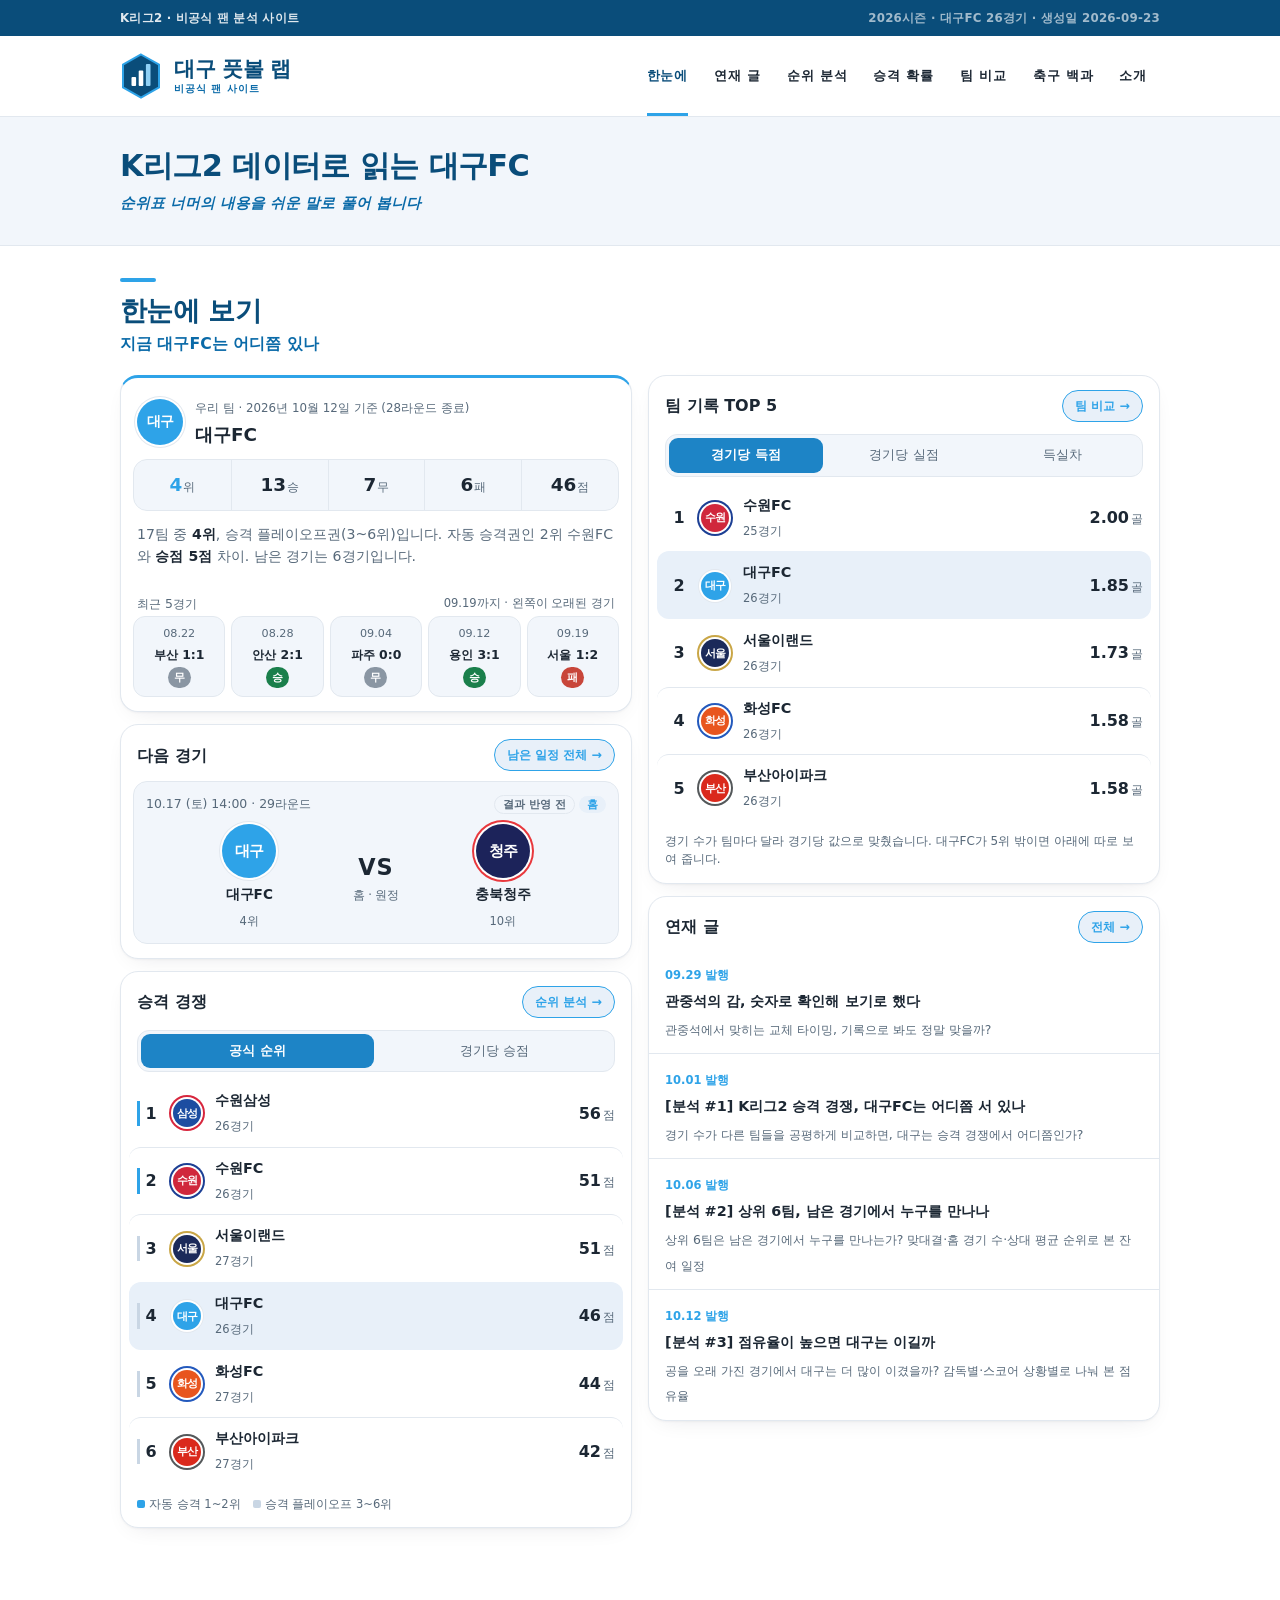
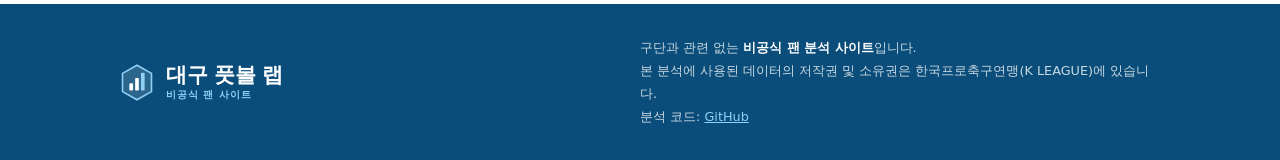
==== commit bc2f1e31: "남은 경기 표 자동 생성, 승격 확률 실제 일정 적용, 올리기 도우미 추가" ====
--- a/site/index.html
+++ b/site/index.html
@@ -240,6 +240,10 @@
        font-size:.85rem;margin-top:10px}
   .gwhere{margin-top:10px;padding-top:9px;border-top:1px dashed var(--line);
           font-size:.76rem;color:var(--muted)}
+  /* 백과 항목 그림 (선택 필드 img) */
+  .gimg{margin:12px 0 0}
+  .gimg img{display:block;width:100%;max-width:520px;height:auto;
+            border:1px solid var(--line);border-radius:8px}
   .gempty{color:var(--muted);font-size:.9rem;padding:20px 0;text-align:center}
 
   /* 팀 배지 — 엠블럼 대신 팀 컬러 원형 배지 (저작권 문제 없음, 순수 CSS) */
@@ -660,7 +664,7 @@
           <li>글 1·2장 경기 수 맞추기 → <button type="button" class="lk" data-jump="s-sec1">① 경기 수를 맞춘 순위표</button></li>
           <li>글 3장 득실차와 승점 → <button type="button" class="lk" data-jump="s-sec2">② 득실차 대비 승점</button></li>
           <li>글 4장 2위 추격 계산 → <button type="button" class="lk" data-jump="s-sec3">③ 대구FC가 2위를 따라잡으려면</button></li>
-          <li>글 4장 남은 일정 → <button type="button" class="lk" data-jump="s-sec4">④ 대구FC 남은 6경기</button></li>
+          <li>글 4장 남은 일정 → <button type="button" class="lk" data-jump="s-sec4">④ 대구FC 남은 경기</button></li>
           <li>글 5장 한계 → <button type="button" class="lk" data-jump="s-caveat">이 숫자로 말할 수 없는 것</button></li>
         </ol>
         <div class="meta" id="s-pair-link"></div>
@@ -739,24 +743,14 @@
       <div class="tbl"><table id="space"></table></div>
       <p class="tblhint">옆으로 밀면 더 보입니다 <span class="arrow">→</span></p>
 
-      <!-- 연재 1편 4절. 잔여 대진 데이터(race_h2h_remaining)가 export 되면
-           이 표를 데이터에서 그리도록 바꿉니다. 지금은 손으로 적은 고정 표입니다. -->
-      <h3 class="sec" id="s-sec4">④ 대구FC 남은 6경기</h3>
-      <!-- 이 표는 손으로 적은 고정 표라 기준일도 여기 고정으로 적습니다(DATA_AS_OF와 자동 연동 안 함).
-           표의 순위를 고칠 때 이 줄의 날짜도 같이 고치세요. -->
-      <p class="hint">2026년 9월 29일 기준 (27라운드 종료) 일정과 순위입니다. 일정은 연맹 사정으로 바뀔 수 있습니다.</p>
+      <!-- 연재 1편 4절. 일정(fixtures.js)과 순위(standings.js)로 자동으로 그립니다(renderRemaining).
+           순위표 기준일(as_of) 이후 경기만 '남은 경기'로 셉니다. 손으로 고칠 필요 없습니다. -->
+      <h3 class="sec" id="s-sec4">④ 대구FC 남은 <span id="s4-n">-</span>경기</h3>
+      <p class="hint" id="s4-asof">일정과 순위를 불러오는 중입니다.</p>
       <div class="tbl"><table>
-        <thead><tr><th>라운드</th><th>날짜</th><th>상대</th><th>홈/원정</th><th>상대 순위</th></tr></thead>
-        <tbody>
-          <tr><td>29R</td><td>10.17 (토)</td><td>충북청주</td><td>홈</td><td>11위</td></tr>
-          <tr><td>30R</td><td>10.24 (토)</td><td>전남드래곤즈</td><td>원정</td><td>16위</td></tr>
-          <tr class="mine"><td>31R</td><td>10.31 (토)</td><td>수원삼성</td><td>홈</td><td><b>1위</b></td></tr>
-          <tr><td>32R</td><td>11.07 (토)</td><td>성남FC</td><td>원정</td><td>10위</td></tr>
-          <tr><td>33R</td><td>11.22 (일)</td><td>김해FC</td><td>홈</td><td>17위</td></tr>
-          <tr><td>34R</td><td>11.29 (일)</td><td>천안시티</td><td>원정</td><td>14위</td></tr>
-        </tbody></table></div>
-      <p class="hint" style="margin-top:10px">남은 6경기에 승격 플레이오프권(3~6위) 팀은 없습니다.
-        1위 수원삼성을 빼면 모두 10위 이하입니다.</p>
+        <thead><tr><th>R</th><th>날짜</th><th>상대</th><th>장소</th><th>상대 순위</th></tr></thead>
+        <tbody id="s4-body"></tbody></table></div>
+      <p class="hint" style="margin-top:10px" id="s4-sum"></p>
 
       <div class="caveat" id="s-caveat">
         <b>이 숫자로 말할 수 없는 것 (한계)</b>
@@ -776,7 +770,6 @@
       <p class="hint">남은 경기를 컴퓨터로 <b>10,000번 치러보고</b>, 각 팀이 몇 번이나
         1위 / 2위 이내 / 6위 이내로 끝났는지 센 것입니다.
         예언이 아니라 <b>가정 위의 계산</b>입니다. 아래 주의사항을 꼭 같이 읽어주세요.</p>
-      <div class="warn" style="margin:0 0 14px">⚠️ 11월 일정은 공식 대조 전입니다. 바뀌면 확률도 다시 계산합니다.</div>
 
       <div class="row">
         <label>팀</label>
@@ -804,7 +797,7 @@
       <div class="caveat">
         <b>이 숫자를 믿기 전에 (한계)</b>
         <ul>
-          <li id="wmode"><b>남은 경기는 실제 일정표대로</b> 치릅니다(K리그 공식 일정. 10월 경기는 10월 1일 확인, 11월은 확인 전).
+          <li id="wmode"><b>남은 경기는 실제 일정표대로</b> 치릅니다(K리그 공식 일정. 10~11월 경기는 10월 12일 공식 페이지와 대조).
             일정이 바뀌면 결과도 달라집니다.</li>
           <li>팀 전력을 <b>지금까지의 경기당 득실차 하나</b>로만 잡았습니다.
             부상·이적·최근 상승세는 전혀 반영되지 않습니다.
@@ -1348,6 +1341,7 @@
 
   renderGamesPlayed(S);
   renderPace(S);
+  renderRemaining();
 }
 
 // ① 보충: 왜 경기 수가 섞여 있는가 (연재 1편 1장)
@@ -1694,6 +1688,16 @@
     where: "팀 비교 탭"
   },
   {
+    cat: "데이터", t: "패스 방향 (전방·횡·백)", en: "Forward / Lateral / Backward Pass",
+    easy: "공을 찬 선수가 상대 골대 쪽을 보고 있다고 생각하면, 앞쪽으로 보낸 패스가 전방 패스, 옆으로 보낸 패스가 횡패스, 뒤로 보낸 패스가 백패스입니다. 거리는 보지 않고 방향(각도)만 봅니다.",
+    def: "K리그 데이터포털 부가기록(공급: Bepro11) 기준으로, 정면에서 좌우 60° 안(모두 120°)이면 전방 패스, 그 양옆 60°씩이 횡패스, 나머지 뒤쪽 120°가 백패스입니다.",
+    img: { src: "img/pass_direction.png", alt: "공을 찬 선수를 중심으로 정면 120°는 전방 패스, 양옆 60°씩은 횡패스, 뒤쪽 120°는 백패스로 나눈 그림" },
+    why: "팀이 공을 앞으로 보내려 했는지, 옆으로 돌리며 틈을 찾았는지 대략 가늠할 수 있습니다.",
+    ex: "3월 22일 부산전 대구의 성공 패스 중 횡패스 47%, 전방 패스 31% (시즌 평균 41%, 35%)",
+    care: "거리 조건이 없어 자기 진영에서 짧게 앞으로 준 패스도 전방 패스입니다. 전방 패스 비중이 높다고 위협적인 공격을 했다는 뜻은 아닙니다.",
+    where: "[분석 #3] 점유율 글"
+  },
+  {
     cat: "축구", t: "압박 (프레싱)", en: "Pressing",
     easy: "공을 가진 상대를 여러 명이 빨리 달라붙어 괴롭히는 수비 방식입니다. 높은 위치에서 뺏으면 골대에 가까워집니다.",
     def: "상대가 공을 편하게 다루지 못하도록 압박해 소유권을 뺏으려는 수비 행동입니다.",
@@ -1818,6 +1822,7 @@
         <div class="gbody">
           <div class="geasy"><span class="glab">쉽게 말하면</span><span>${esc(g.easy)}</span></div>
           <p class="gdef">${esc(g.def)}</p>
+          ${g.img ? `<figure class="gimg"><img src="${esc(g.img.src)}" alt="${esc(g.img.alt)}" loading="lazy"></figure>` : ""}
           <div class="grow"><span class="glab">왜 쓰나</span><span>${esc(g.why)}</span></div>
           <div class="gex">예) ${esc(g.ex)}</div>
           <div class="grow"><span class="glab">주의</span><span>${esc(g.care)}</span></div>
@@ -1883,6 +1888,43 @@
   return k - 1;
 }
 
+// 순위표 기준일(as_of) '이후' 날짜의 경기만 남은 경기로 봅니다.
+// 시뮬레이션과 ④ 표가 이 함수 하나를 같이 씁니다. 규칙이 한 곳에만 있어야
+// 둘이 서로 다른 '남은 경기'를 세는 일이 생기지 않습니다.
+// 덕분에 이미 치른 라운드를 fixtures.js 에서 지우지 않아도 됩니다.
+function upcomingFixtures(){
+  const F = window.KFL_FIXTURES, S = window.KFL_STANDINGS;
+  if(!F || !F.fixtures) return [];
+  const asOf = (S && S.meta && S.meta.as_of) || "";
+  return F.fixtures.filter(f => f.date > asOf);
+}
+
+// 순위 분석 ④ 대구 남은 경기 표. 해석은 넣지 않고 경기 수(사실)만 요약합니다.
+function renderRemaining(){
+  const S = window.KFL_STANDINGS, body = document.getElementById("s4-body");
+  if(!S || !body) return;
+  const MY = S.meta.team;
+  const rank = new Map(S.teams.map(t => [t.team, t.총점순위]));
+  const games = upcomingFixtures().filter(f => f.home === MY || f.away === MY);
+  const W = "일월화수목금토", tier = [0, 0, 0];   // 1~2위 / 3~6위 / 7위 이하
+  body.innerHTML = games.map(f => {
+    const [y, m, d] = f.date.split("-").map(Number);
+    const home = f.home === MY, opp = home ? f.away : f.home, r = rank.get(opp);
+    if(r != null) tier[r <= 2 ? 0 : r <= 6 ? 1 : 2]++;
+    const top = r != null && r <= 6;   // 승격권 상대는 강조
+    return `<tr${top ? ' class="mine"' : ""}><td>${f.round}R</td>` +
+      `<td>${m}.${String(d).padStart(2, "0")} (${W[new Date(y, m - 1, d).getDay()]})${f.time ? `<br><small>${f.time}</small>` : ""}</td>` +
+      `<td>${esc(opp)}</td><td>${home ? "홈" : "원정"}</td>` +
+      `<td>${r == null ? "-" : top ? `<b>${r}위</b>` : r + "위"}</td></tr>`;
+  }).join("");
+  document.getElementById("s4-n").textContent = games.length;
+  document.getElementById("s4-asof").textContent =
+    `${asOfLabel(S.meta)} 순위와 K리그 공식 일정표입니다. 일정은 연맹 사정으로 바뀔 수 있습니다.`;
+  document.getElementById("s4-sum").textContent = games.length
+    ? `남은 상대(지금 순위 기준): 1~2위 ${tier[0]}경기 · 3~6위 ${tier[1]}경기 · 7위 이하 ${tier[2]}경기`
+    : "남은 경기가 없습니다.";
+}
+
 // 실제 일정표를 [홈 번호, 원정 번호] 목록으로 바꿉니다. 한 번만 만들면 됩니다.
 // 팀 이름이 순위표와 하나라도 안 맞으면 null → 무작위 방식으로 돌아갑니다.
 function fixturePairs(base){
@@ -1890,7 +1932,7 @@
   if(!F || !F.fixtures || !F.fixtures.length) return null;
   const idx = new Map(base.map((b, i) => [b.team, i]));
   const pairs = [];
-  for(const f of F.fixtures){
+  for(const f of upcomingFixtures()){
     if(!idx.has(f.home) || !idx.has(f.away)){
       console.warn("[KFL] 일정의 팀 이름이 순위표와 다릅니다:", f.home, f.away);
       return null;
@@ -2305,6 +2347,7 @@
   "승격과 강등":            ["자동 승격"],
   "압박 (프레싱)":          ["압박"],
   "점유율":                 ["점유율"],
+  "패스 방향 (전방·횡·백)": ["전방 패스", "횡패스", "백패스"],
   "오프사이드":             ["오프사이드"],
   "승점이 같을 때 순위":    ["다득점"]
 };
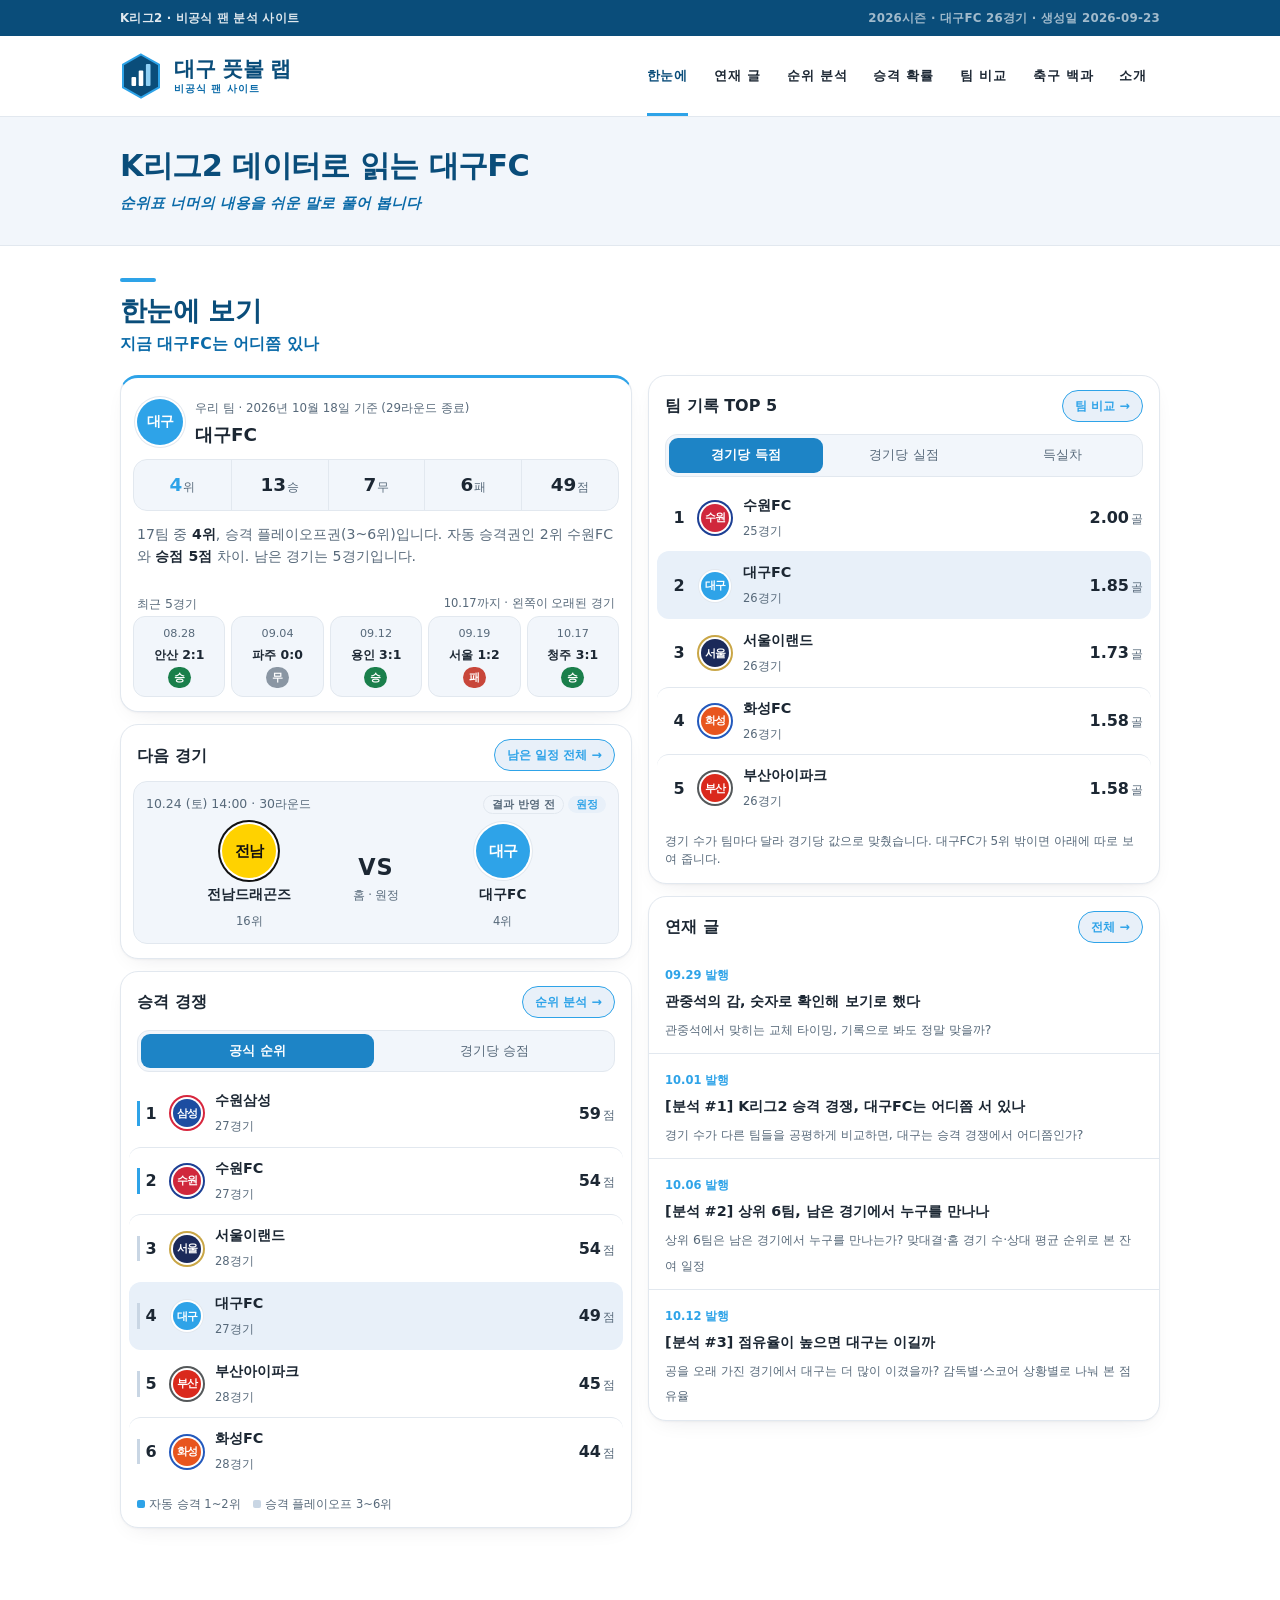
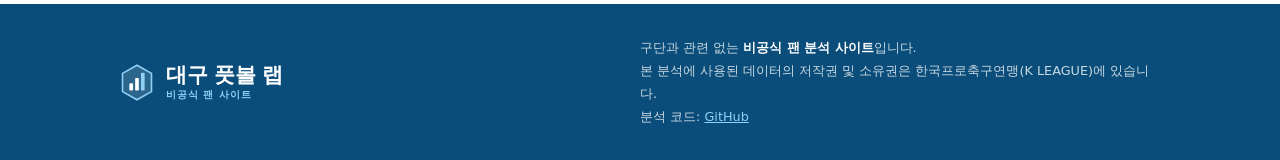
==== commit 518c1ec6: "R29 반영, 일정 대조 10/18" ====
--- a/site/index.html
+++ b/site/index.html
@@ -797,7 +797,7 @@
       <div class="caveat">
         <b>이 숫자를 믿기 전에 (한계)</b>
         <ul>
-          <li id="wmode"><b>남은 경기는 실제 일정표대로</b> 치릅니다(K리그 공식 일정. 10~11월 경기는 10월 12일 공식 페이지와 대조).
+          <li id="wmode"><b>남은 경기는 실제 일정표대로</b> 치릅니다(K리그 공식 일정. <span id="wchk">10~11월 경기는 공식 페이지와 대조</span>).
             일정이 바뀌면 결과도 달라집니다.</li>
           <li>팀 전력을 <b>지금까지의 경기당 득실차 하나</b>로만 잡았습니다.
             부상·이적·최근 상승세는 전혀 반영되지 않습니다.
@@ -2052,6 +2052,14 @@
       `지금 기록이 이어진다면, 남은 시즌을 100번 치를 때 ${me.team}가 ` +
       `<b>2위 안(자동 승격)에 드는 건 약 ${n2 === 0 && me.p2 > 0 ? "1번 미만" : n2 + "번"}</b>입니다.`;
 
+    // 일정 대조 날짜는 fixtures.js 의 meta 에서 읽습니다. 날짜를 HTML 에 직접 쓰지 않으므로
+    // 일정을 공식 페이지와 다시 맞춘 뒤 fixtures.js 의 time_checked_at 만 고치면 됩니다.
+    const fm = window.KFL_FIXTURES && window.KFL_FIXTURES.meta, chk = fm && (fm.time_checked_at || fm.checked_at);
+    if(chk && document.getElementById("wchk")){
+      const [, cm, cd] = chk.split("-").map(Number);
+      document.getElementById("wchk").textContent = `10~11월 경기는 ${cm}월 ${cd}일 공식 페이지와 대조`;
+    }
+
     if(SIM_MODE !== "fixtures"){
       document.getElementById("wmode").innerHTML =
         "<b>잔여 일정을 넣지 못했습니다.</b> 남은 경기를 무작위로 짝지어 돌립니다. 실제 대진과 다릅니다.";
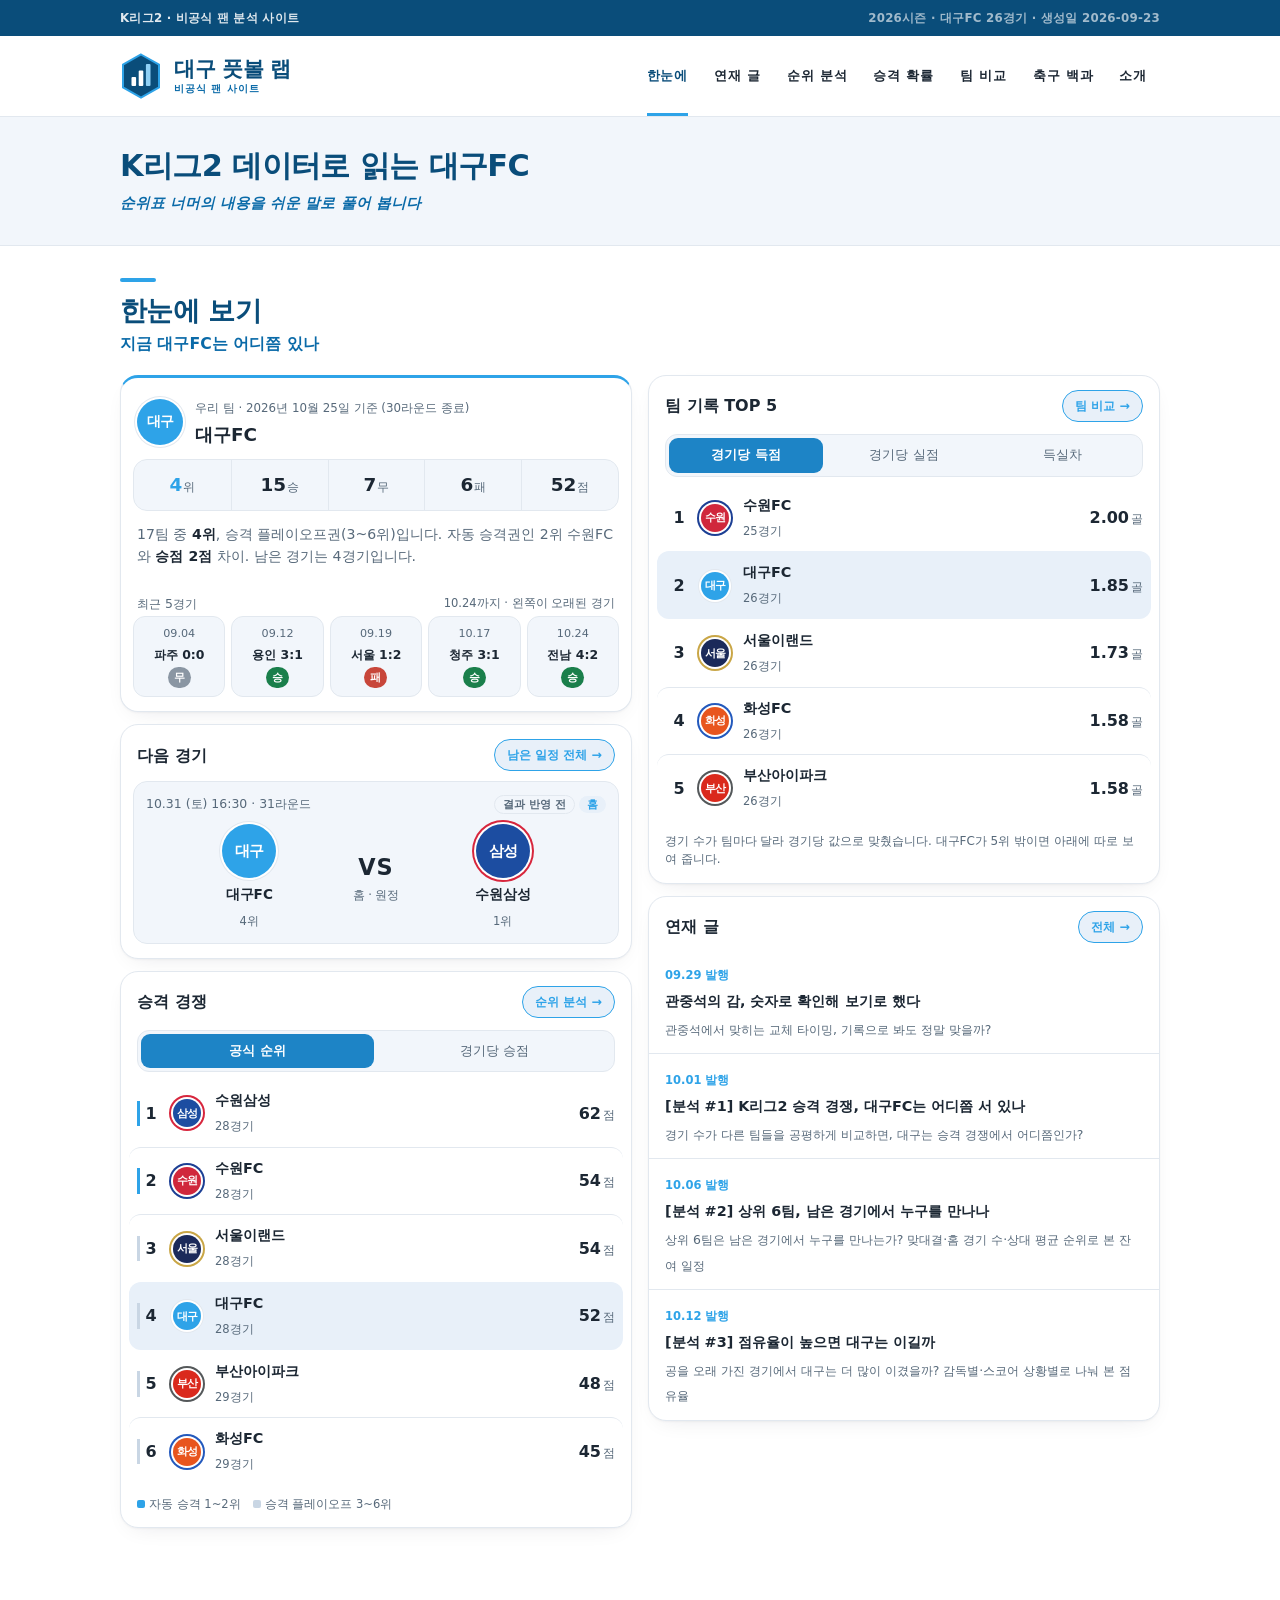
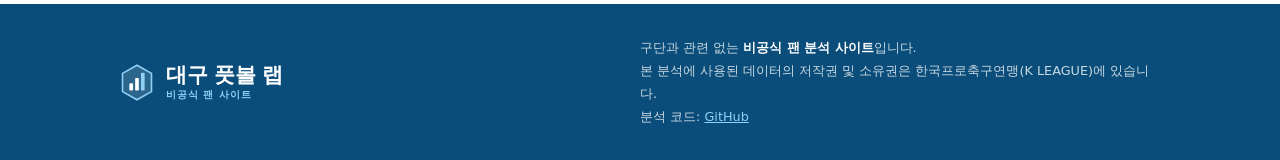
==== commit 57787c5e: "R30 반영, 일정 대조 10/25, 홈 승무패 수정" ====
--- a/site/index.html
+++ b/site/index.html
@@ -350,7 +350,9 @@
   @media (prefers-color-scheme: dark){
     .caveat{background:#2a2113;border-color:#5c4a24;color:#f0d9a8}
   }
-  .pcell{display:inline-block;min-width:52px}
+  /* 확률 칸 색 농도: --a(0~45%)는 JS(heat)가 확률에 비례해 넣습니다. 숫자는 그대로 둡니다. */
+  .pcell{display:inline-block;min-width:52px;padding:3px 6px;border-radius:4px;
+         background:color-mix(in srgb,var(--teal) var(--a,0%),transparent)}
 
   /* ── 용어 툴팁 ─────────────────────────────────────────────
      본문의 어려운 단어에 점선을 긋고, 누르면 '쉽게 말하면'만 띄웁니다. */
@@ -783,7 +785,7 @@
       <p class="gcount" id="wnote"></p>
 
       <h3 class="sec">전체 팀 확률</h3>
-      <p class="hint">자동 승격(2위 이내) 확률이 높은 순입니다.</p>
+      <p class="hint">자동 승격(2위 이내) 확률이 높은 순입니다. 칸의 색이 진할수록 그 확률이 높습니다.</p>
       <div class="tbl"><table id="wtable"></table></div>
       <p class="tblhint">옆으로 밀면 더 보입니다 <span class="arrow">→</span></p>
 
@@ -2033,6 +2035,8 @@
   }
 
   const pct = v => v >= 99.5 ? "99.9%" : (v < 0.05 && v > 0 ? "0.1% 미만" : v.toFixed(1) + "%");
+  // 확률(0~100)에 비례한 색 농도. 글자가 읽히도록 최대 45%까지만 칠합니다(선형, 과장 없음).
+  const heat = v => `--a:${Math.round(Math.max(0, Math.min(100, v)) * 0.45)}%`;
 
   function draw(){
     const me = ODDS.find(o => o.team === selEl.value) || ODDS[0];
@@ -2077,9 +2081,9 @@
       <tbody>${rows.map(o => `
         <tr class="${o.team === S.meta.team ? "mine" : ""}">
           <td>${teamBadge(o.team)}</td><td>${o.pts0}</td><td>${o.left}</td>
-          <td><span class="pcell">${pct(o.p1)}</span></td>
-          <td><span class="pcell">${pct(o.p2)}</span></td>
-          <td><span class="pcell">${pct(o.p6)}</span></td>
+          <td><span class="pcell" style="${heat(o.p1)}">${pct(o.p1)}</span></td>
+          <td><span class="pcell" style="${heat(o.p2)}">${pct(o.p2)}</span></td>
+          <td><span class="pcell" style="${heat(o.p6)}">${pct(o.p6)}</span></td>
           <td>${o.avg.toFixed(1)}</td></tr>`).join("")}</tbody>`;
     syncTableHints();
   }
@@ -2222,7 +2226,8 @@
     `${bdg(MY, "lg")}<div><small>우리 팀 · ${esc(asOfLabel(S.meta))}</small><b>${esc(MY)}</b></div>`;
   document.getElementById("hm-strip").innerHTML =
     `<div class="rk"><b>${meS.총점순위}</b><span>위</span></div>` +
-    (meR ? `<div><b>${meR.승}</b><span>승</span></div><div><b>${meR.무}</b><span>무</span></div><div><b>${meR.패}</b><span>패</span></div>`
+    (meS.승 != null ? `<div><b>${meS.승}</b><span>승</span></div><div><b>${meS.무}</b><span>무</span></div><div><b>${meS.패}</b><span>패</span></div>`
+    : meR ? `<div><b>${meR.승}</b><span>승</span></div><div><b>${meR.무}</b><span>무</span></div><div><b>${meR.패}</b><span>패</span></div>`
          : `<div><b>${meS.경기수}</b><span>경기</span></div><div></div><div></div>`) +
     `<div><b>${meS.승점}</b><span>점</span></div>`;
   const zone = meS.총점순위 <= 2 ? "자동 승격권(1~2위)" : (meS.총점순위 <= 6 ? "승격 플레이오프권(3~6위)" : "승격 플레이오프권 밖");
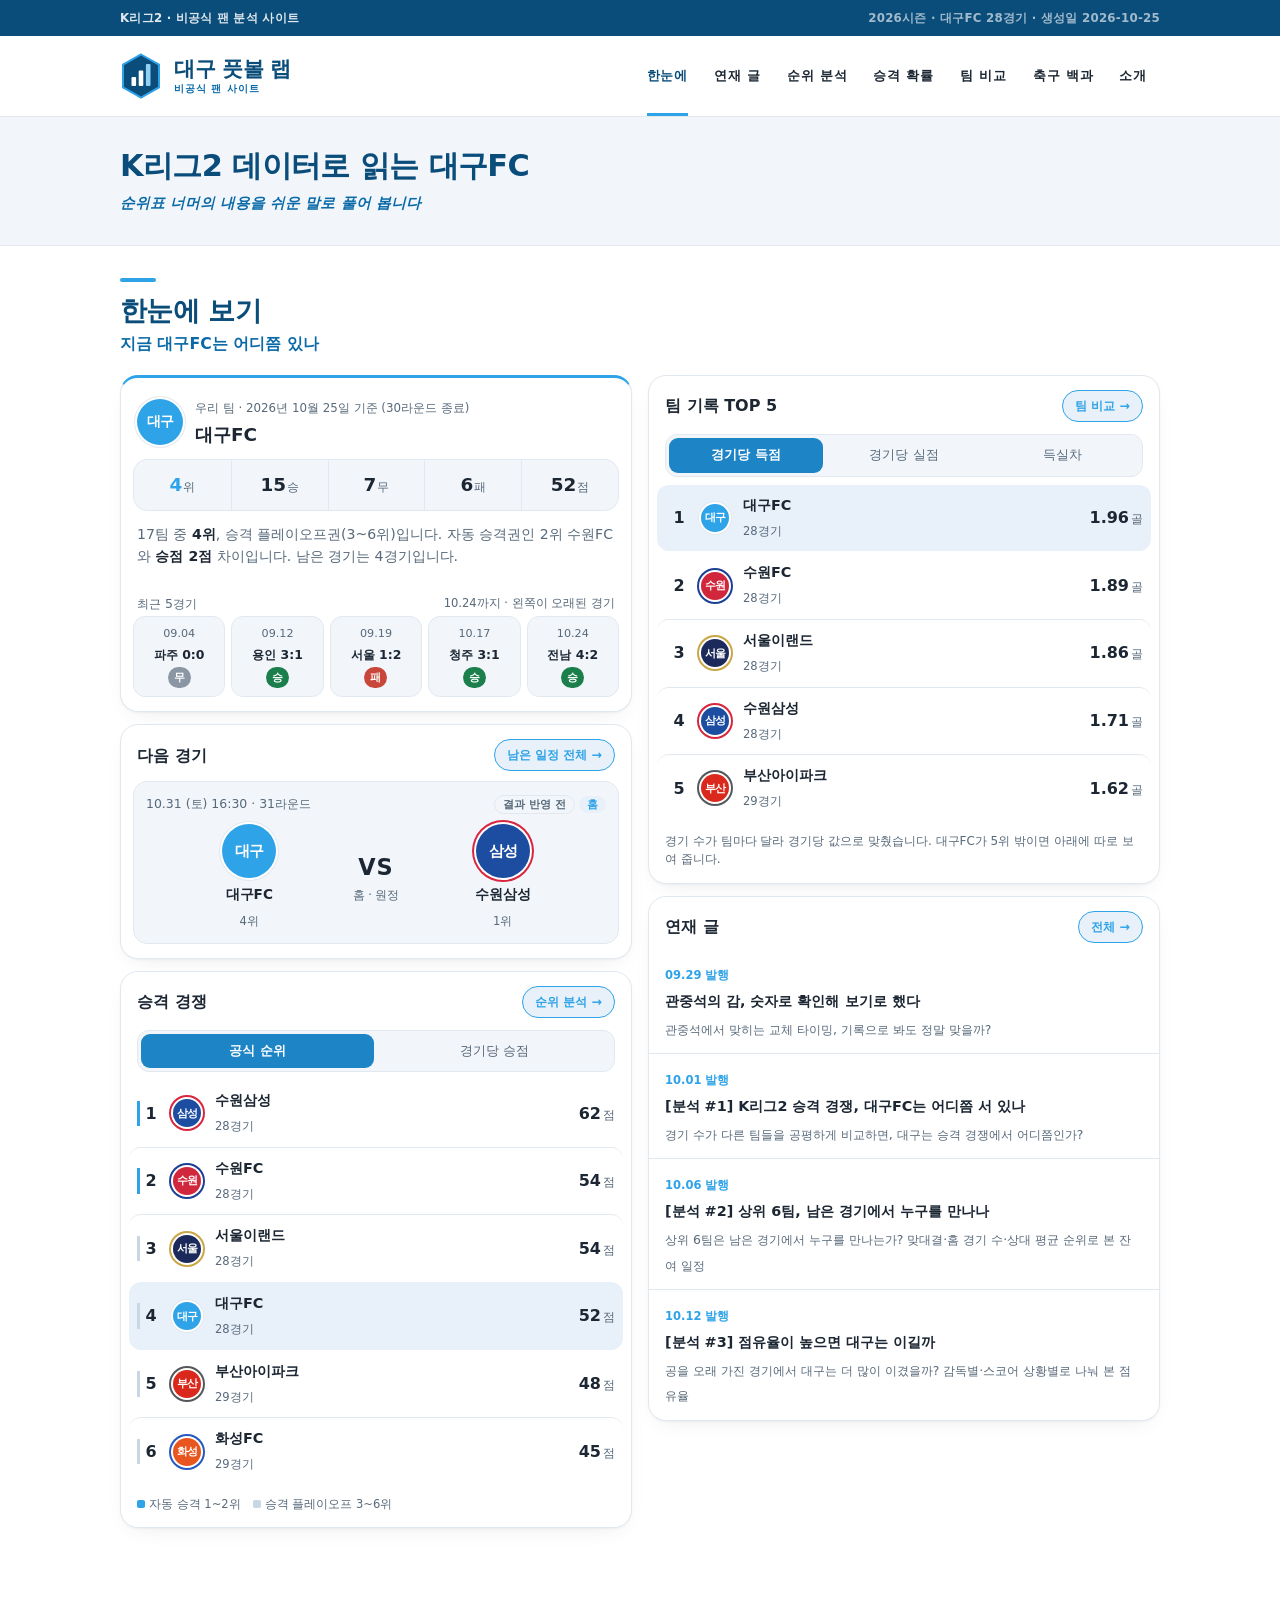
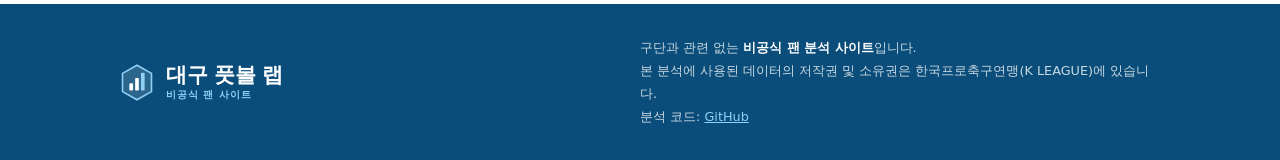
==== commit 8374b8ef: "문구 교정, 백과 예시 숫자 자동화, 팀 기록 최신화" ====
--- a/site/index.html
+++ b/site/index.html
@@ -604,7 +604,7 @@
       <h3 class="sec">대구FC는 어떤 팀인가요</h3>
       <p class="hint">숫자 이야기 전에, 이 팀이 어디서 왔는지부터.</p>
       <ul class="story">
-        <li><span class="yr">2002</span><span>시민이 주주로 참여하는 <b>시민구단</b>으로 창단.
+        <li><span class="yr">2002</span><span>시민이 주주로 참여하는 <b>시민구단</b>으로 창단했습니다.
           이듬해 2003년부터 K리그에 참가했습니다.</span></li>
         <li><span class="yr">2013</span><span>첫 강등. 2부 리그(당시 K리그 챌린지)로 내려갔습니다.</span></li>
         <li><span class="yr">2018</span><span><b>FA컵 우승</b> — 구단 역사상 첫 우승 트로피입니다.</span></li>
@@ -626,14 +626,14 @@
           지금 기록이 이어진다면 몇 번이나 승격권에 드는지 셉니다. 예언이 아니라 가정 위의 계산입니다.</li>
         <li><b>팀 비교</b>슈팅·패스 같은 기록을 경기당 평균으로 바꿔 팀끼리 나란히 놓습니다.</li>
         <li><b>축구 백과</b>오프사이드 같은 기본 규칙부터 통계 용어까지 찾아보는 곳입니다.
-          본문에 <span class="term" data-g="잔차">점선이 그어진 단어</span>는 눌러보세요.</li>
+          본문에 <span class="term" data-g="잔차">점선이 그어진 단어</span>는 눌러 보세요.</li>
       </ul>
       <!-- 기록 원칙: 처음 온 사람에겐 길어서 접어 둡니다. -->
       <details class="howto" style="margin-top:36px">
         <summary>이 사이트의 기록 원칙 (펼쳐보기)</summary>
         <ul class="hlist defs" style="padding:4px 14px 12px">
           <li><b>공식 기록만 씁니다.</b>K리그 공식 경기 기록을 한 경기씩 옮겨 적고(AI 도움), 공식 순위표와 맞춰 봅니다. 크롤링은 하지 않습니다.</li>
-          <li><b>원본은 올리지 않습니다.</b>가공한 표와 그래프만 보여줍니다.</li>
+          <li><b>원본은 올리지 않습니다.</b>가공한 표와 그래프만 보여 줍니다.</li>
           <li><b>숫자는 코드가, 해석은 사람이.</b>계산은 공개된 코드로, 해석은 글쓴이가 직접 씁니다.</li>
           <li><b>한계를 같이 적습니다.</b>표본이 작거나 다른 요인이 섞여 있으면 밝히고, "○○ 선수 덕분" 같은 단정은 하지 않습니다.</li>
           <li><b>틀린 예측도 지우지 않습니다.</b>틀린 게 확인되면 고치고, 글에서 고쳤다고 밝힙니다.</li>
@@ -771,7 +771,7 @@
       <h2>승격 확률<span class="h2sub">지금 기록이 이어진다면</span></h2>
       <p class="hint">남은 경기를 컴퓨터로 <b>10,000번 치러보고</b>, 각 팀이 몇 번이나
         1위 / 2위 이내 / 6위 이내로 끝났는지 센 것입니다.
-        예언이 아니라 <b>가정 위의 계산</b>입니다. 아래 주의사항을 꼭 같이 읽어주세요.</p>
+        예언이 아니라 <b>가정 위의 계산</b>입니다. 아래 주의사항을 꼭 같이 읽어 주세요.</p>
 
       <div class="row">
         <label>팀</label>
@@ -959,7 +959,7 @@
 const teamBadge = name => {
   const m = TEAM_META[name];
   if(!m) return `<span class="tname"><span>${name}</span></span>`;
-  // 보조색이 있으면 바깥 테두리로 보여줍니다(안쪽 2px은 배경색 틈).
+  // 보조색이 있으면 바깥 테두리로 보여 줍니다(안쪽 2px은 배경색 틈).
   const ring = m.s ? `;box-shadow:0 0 0 2px var(--card),0 0 0 4px ${m.s}` : "";
   const st = `background:${m.c};color:${m.t || "#fff"}${ring}`;
   return `<span class="tname"><span class="tbadge" style="${st}">${m.i}</span><span>${name}</span></span>`;
@@ -1535,23 +1535,43 @@
   return `${y}년 ${m}월 ${day}일 기준${note}`;
 }
 
+// 백과 예시 숫자: 순위표(standings.js)에서 읽어 옵니다. 매주 손으로 고치지 않아도 되게 하려는 장치입니다.
+// 데이터가 없으면 null 이고, 각 예시는 아래의 고정 문장(fallback)을 그대로 씁니다.
+const GX = (() => {
+  const S = window.KFL_STANDINGS;
+  if(!S || !S.teams || !S.reg || !S.race) return null;
+  const me = S.teams.find(t => t.team === S.meta.team);
+  if(!me) return null;
+  const top = [...S.teams].sort((a, b) => b.시그마 - a.시그마)[0];   // 평균선 위로 가장 멀리 벗어난 팀
+  const ppg = me.승점 / me.경기수;
+  return {
+    me, top, ppg3: ppg.toFixed(3), left: S.race.잔여경기,
+    est: (me.승점 + ppg * S.race.잔여경기).toFixed(1),
+    gdpg: (me.득실차 / me.경기수).toFixed(2),
+    a: S.reg.intercept.toFixed(4), b: S.reg.slope.toFixed(4),
+    r2: S.reg.r2.toFixed(2), r2pct: Math.round(S.reg.r2 * 100),
+    sd: S.reg.resid_sd.toFixed(4), topR: top.잔차.toFixed(3),
+    sg: (v) => (v >= 0 ? "+" : "-") + Math.abs(v).toFixed(2)
+  };
+})();
+
 const GLOSSARY = [
   {
     cat: "데이터", t: "PPG (경기당 승점)", en: "Points Per Game",
     easy: "10경기를 뛴 학생과 3경기만 뛴 학생의 '총점'을 그냥 비교하면 불공평하죠? 축구도 마찬가지입니다. 26경기를 치른 대구FC와 20경기만 치른 팀의 승점을 그대로 비교하면 경기를 더 뛴 팀이 유리해 보입니다. PPG는 '한 경기당 평균 몇 점을 땄나'로 바꿔서 공정하게 비교하는 값입니다.",
     def: "총 승점을 치른 경기 수로 나눈 값입니다.",
     why: "팀마다 소화한 경기 수가 다를 때, 총 승점을 그대로 비교하면 경기를 더 치른 팀이 유리해 보입니다. 경기 수를 걷어내고 같은 잣대로 비교하려고 씁니다.",
-    ex: "대구FC 46점 ÷ 26경기 = 1.769 PPG",
+    ex: GX ? `${GX.me.team} ${GX.me.승점}점 ÷ ${GX.me.경기수}경기 = ${GX.ppg3} PPG` : "대구FC 46점 ÷ 26경기 = 1.769 PPG",
     care: "경기 수가 적을수록 값이 요동칩니다. 5경기만 치른 팀의 PPG는 신뢰하기 어렵습니다.",
     where: "순위 분석 탭 ①②"
   },
   {
     cat: "데이터", t: "득실차", en: "Goal Difference (GD)",
-    easy: "권투에서 판정승과 KO승은 똑같이 '1승'이지만 내용은 다르죠. 축구도 1-0으로 이긴 팀과 5-0으로 이긴 팀은 승점이 똑같이 3점입니다. 득실차는 그 '얼마나 압도적으로 이기고 졌는지'를 숫자로 남겨서, 승점만으로는 안 보이는 팀의 진짜 힘을 가늠하게 해줍니다.",
+    easy: "권투에서 판정승과 KO승은 똑같이 '1승'이지만 내용은 다르죠. 축구도 1-0으로 이긴 팀과 5-0으로 이긴 팀은 승점이 똑같이 3점입니다. 득실차는 그 '얼마나 압도적으로 이기고 졌는지'를 숫자로 남겨서, 승점만으로는 안 보이는 팀의 진짜 힘을 가늠하게 해 줍니다.",
     def: "득점에서 실점을 뺀 값입니다. 경기당 득실차는 이것을 다시 경기 수로 나눈 값입니다.",
     why: "승점은 이겼는지 졌는지만 알려주지만, 득실차는 얼마나 차이 나게 이기고 졌는지를 담습니다. 팀 전력을 재는 지표로 승점보다 덜 흔들린다고 알려져 있습니다.",
-    ex: "대구FC +13 ÷ 26경기 = 경기당 +0.50",
-    care: "한 경기 대패가 값을 크게 흔듭니다. 안산그리너스가 그 사례입니다.",
+    ex: GX ? `${GX.me.team} ${GX.me.득실차 >= 0 ? "+" : ""}${GX.me.득실차} ÷ ${GX.me.경기수}경기 = 경기당 ${GX.me.득실차 >= 0 ? "+" : ""}${GX.gdpg}` : "대구FC +13 ÷ 26경기 = 경기당 +0.50",
+    care: "한 경기 대패가 값을 크게 흔듭니다.",
     where: "순위 분석 탭 ①②"
   },
   {
@@ -1559,7 +1579,7 @@
     easy: "'슈팅을 많이 때리는 팀이 대체로 골도 많이 넣는다' 같은 경향을 직선 하나로 요약하는 방법입니다. 이 사이트에서는 '득실차가 이 정도면 승점은 보통 이 정도'라는 기준선을 그어서, 각 팀이 그 선보다 승점을 더 땄는지 덜 땄는지를 비교합니다.",
     def: "두 숫자 사이에 어떤 직선 관계가 있는지 찾아내는 방법입니다.",
     why: "여기서는 '경기당 득실차가 이만큼이면 승점은 대개 이 정도'라는 기준선을 긋기 위해 썼습니다. 그 선에서 얼마나 벗어났는지를 보면 각 팀이 성적을 더 냈는지 덜 냈는지 알 수 있습니다.",
-    ex: "PPG = 1.3378 + 0.7609 × 경기당 득실차",
+    ex: GX ? `PPG = ${GX.a} + ${GX.b} × 경기당 득실차` : "PPG = 1.3378 + 0.7609 × 경기당 득실차",
     care: "관계가 있다는 것이지 원인이라는 뜻은 아닙니다. 득실차가 좋아서 승점이 높은 것인지, 강팀이라 둘 다 높은 것인지 이 식만으로는 구분할 수 없습니다.",
     where: "순위 분석 탭 ①"
   },
@@ -1568,16 +1588,16 @@
     easy: "그 기준선을 수식으로 적어 둔 것입니다. 축구화 사이즈로 발 길이를 어림잡는 표처럼, 득실차 숫자를 넣으면 '이 정도 득실차인 팀은 보통 승점이 이만큼'이라는 예상치가 바로 계산되어 나옵니다.",
     def: "회귀분석으로 얻은 직선의 수식입니다. 기울기와 시작점으로 이루어집니다.",
     why: "숫자를 넣으면 '기대되는 값'이 바로 나옵니다.",
-    ex: "경기당 득실차가 0인 팀의 기대 PPG = 1.3378. 득실차가 경기당 1점씩 앞서면 PPG가 0.7609 올라갑니다.",
+    ex: GX ? `경기당 득실차가 0인 팀의 기대 PPG = ${GX.a}. 득실차가 경기당 1점씩 앞서면 PPG가 ${GX.b} 올라갑니다.` : "경기당 득실차가 0인 팀의 기대 PPG = 1.3378. 득실차가 경기당 1점씩 앞서면 PPG가 0.7609 올라갑니다.",
     care: "데이터 범위 밖에서는 믿을 수 없습니다. 경기당 득실차 +5 같은 값을 넣어도 숫자는 나오지만 의미가 없습니다.",
     where: "순위 분석 탭 ①"
   },
   {
     cat: "데이터", t: "R² (결정계수)", en: "R-squared · 설명력",
-    easy: "골키퍼가 슈팅 방향을 얼마나 잘 읽는지 점수로 매긴다고 생각해보세요. R²는 그은 기준선이 실제 순위를 얼마나 잘 '읽어맞히는지'를 0~1로 매긴 점수입니다. 1에 가까우면 득실차만 봐도 승점이 거의 설명되고, 0에 가까우면 득실차와 승점이 따로 놉니다.",
+    easy: "골키퍼가 슈팅 방향을 얼마나 잘 읽는지 점수로 매긴다고 생각해 보세요. R²는 그은 기준선이 실제 순위를 얼마나 잘 '읽어 맞히는지'를 0~1로 매긴 점수입니다. 1에 가까우면 득실차만 봐도 승점이 거의 설명되고, 0에 가까우면 득실차와 승점이 따로 놉니다.",
     def: "회귀선이 실제 데이터를 얼마나 잘 설명하는지를 0~1로 나타낸 값입니다.",
     why: "선을 그었는데 데이터가 선 근처에 몰려 있으면 1에 가깝고, 흩어져 있으면 0에 가깝습니다. 이 선을 믿어도 되는지 판단하는 첫 번째 잣대입니다.",
-    ex: "R² = 0.94 → 승점 변동의 94%를 득실차만으로 설명할 수 있다는 뜻입니다.",
+    ex: GX ? `R² = ${GX.r2} → 승점 변동의 ${GX.r2pct}%를 득실차만으로 설명할 수 있다는 뜻입니다.` : "R² = 0.94 → 승점 변동의 94%를 득실차만으로 설명할 수 있다는 뜻입니다.",
     care: "R²가 높다고 인과관계가 있는 것은 아닙니다. 또 표본이 적으면 우연히 높게 나올 수 있습니다. 여기서는 17개 팀뿐입니다.",
     where: "순위 분석 탭 ① 요약 카드"
   },
@@ -1586,7 +1606,7 @@
     easy: "이 선수는 이 정도 슈팅을 때리면 보통 이 정도 골을 넣는데, 이번 시즌엔 그보다 더 혹은 덜 넣었다 — 그 '더/덜'이 잔차입니다. 득실차로 예상되는 승점보다 실제로 더 벌었는지 덜 벌었는지를 숫자로 남긴 것입니다.",
     def: "실제 값에서 회귀선이 예측한 값을 뺀 차이입니다.",
     why: "'득실차만 보면 이 정도 승점이어야 하는데, 실제로는 더 벌었다/덜 벌었다'를 숫자로 만든 것입니다. 회귀분석에서 실제로 읽는 것은 선이 아니라 이 차이입니다.",
-    ex: "수원삼성 잔차 +0.204 PPG → 득실차로 예상되는 것보다 경기당 0.204점을 더 벌었습니다. 25경기면 약 +5.1점입니다.",
+    ex: (GX && GX.top.잔차 > 0) ? `${GX.top.team} 잔차 +${GX.topR} PPG → 득실차로 예상되는 것보다 경기당 ${GX.topR}점을 더 벌었습니다. ${GX.top.경기수}경기면 약 +${GX.top.잔차_시즌환산.toFixed(1)}점입니다.` : "수원삼성 잔차 +0.204 PPG → 득실차로 예상되는 것보다 경기당 0.204점을 더 벌었습니다. 25경기면 약 +5.1점입니다.",
     care: "잔차가 크다고 '승부처에 강하다'고 말할 수 없습니다. 박빙 경기 결과가 우연히 한쪽으로 몰린 것일 수도 있습니다.",
     where: "순위 분석 탭 ①②"
   },
@@ -1594,23 +1614,23 @@
     cat: "데이터", t: "σ (시그마, 표준편차)", en: "Standard Deviation",
     easy: "반 전체 시험 점수가 다들 고만고만한 반과, 1등과 꼴찌 차이가 아주 큰 반은 평균이 같아도 분위기가 다르죠. σ는 그 '흩어진 정도'를 재는 자입니다. 잔차가 +0.2였다고 해도, 이 자로 재봐야 그게 흔한 편차인지 아주 튀는 편차인지 알 수 있습니다.",
     def: "값들이 평균에서 평균적으로 얼마나 떨어져 있는지를 나타내는 숫자입니다.",
-    why: "잔차가 +0.2 라고 해도 그게 큰 값인지 알 수 없습니다. 흩어진 정도(σ)로 나누면 '보통보다 몇 배 벗어났는지'로 바꿔 읽을 수 있습니다.",
-    ex: "잔차 표준편차 σ = 0.1112 PPG. 수원삼성 잔차 +0.204 ÷ 0.1112 = +1.83σ",
+    why: "잔차가 +0.2라고 해도 그게 큰 값인지 알 수 없습니다. 흩어진 정도(σ)로 나누면 '보통보다 몇 배 벗어났는지'로 바꿔 읽을 수 있습니다.",
+    ex: (GX && GX.top.잔차 > 0) ? `잔차 표준편차 σ = ${GX.sd} PPG. ${GX.top.team} 잔차 +${GX.topR} ÷ ${GX.sd} = ${GX.sg(GX.top.시그마)}σ` : "잔차 표준편차 σ = 0.1112 PPG. 수원삼성 잔차 +0.204 ÷ 0.1112 = +1.83σ",
     care: "σ 자체는 좋고 나쁨이 아니라 '흩어진 정도'일 뿐입니다. 표본이 적으면 σ도 부정확합니다.",
     where: "순위 분석 탭 ① 요약 카드, 회색 띠"
   },
   {
     cat: "데이터", t: "1.5σ 기준", en: "",
-    easy: "심판이 오프사이드를 애매한 상황마다 다 잡지 않고 '명백할 때만' 잡는 것과 비슷합니다. 표본(17팀)이 적어서 작은 차이는 우연과 구분이 안 되니, 이 사이트는 '1.5σ 이상 벗어난 팀만' 특별하다고 해석하기로 미리 정해뒀습니다.",
+    easy: "심판이 오프사이드를 애매한 상황마다 다 잡지 않고 '명백할 때만' 잡는 것과 비슷합니다. 표본(17팀)이 적어서 작은 차이는 우연과 구분이 안 되니, 이 사이트는 '1.5σ 이상 벗어난 팀만' 특별하다고 해석하기로 미리 정해 뒀습니다.",
     def: "이 사이트에서 '유의미하다'고 부르는 선입니다. 잔차가 1.5σ를 넘은 팀만 해석 대상으로 삼습니다.",
     why: "표본이 17팀뿐이라 작은 차이는 우연과 구분되지 않습니다. 선을 미리 그어 두면 '숫자가 조금 높으니 뭔가 있다'는 식의 과잉 해석을 막을 수 있습니다.",
-    ex: "대구FC +0.46σ → 기준 미달이므로 해석하지 않습니다. 특별할 것이 없다는 뜻입니다.",
+    ex: (GX && Math.abs(GX.me.시그마) < 1.5) ? `${GX.me.team} ${GX.sg(GX.me.시그마)}σ → 기준 미달이므로 해석하지 않습니다. 특별할 것이 없다는 뜻입니다.` : "대구FC +0.46σ → 기준 미달이므로 해석하지 않습니다. 특별할 것이 없다는 뜻입니다.",
     care: "1.5σ는 절대 기준이 아니라 이 프로젝트가 스스로 정한 선입니다. 통계학 교과서의 관례(보통 2σ)보다 느슨합니다. 표본이 늘면 더 엄격하게 잡아야 합니다.",
     where: "순위 분석 탭 ① 회색 띠 바깥 팀"
   },
   {
     cat: "데이터", t: "2로빈", en: "Double Round-robin",
-    easy: "조기축구 리그에서 모든 팀과 '홈'에서 한 번, '원정'에서 한 번씩 붙는 것과 같습니다. 총 두 번씩 만나기 때문에 일정이 한쪽 팀에만 유리하게 짜이는 걸 막아줍니다.",
+    easy: "조기축구 리그에서 모든 팀과 '홈'에서 한 번, '원정'에서 한 번씩 붙는 것과 같습니다. 총 두 번씩 만나기 때문에 일정이 한쪽 팀에만 유리하게 짜이는 걸 막아 줍니다.",
     def: "모든 팀이 서로 홈과 원정에서 한 번씩, 총 두 번 맞붙는 방식입니다.",
     why: "일정의 유불리를 줄이는 기본 방식입니다. 총 경기 수를 계산하는 근거가 됩니다.",
     ex: "K리그2 2026은 17팀 2로빈입니다. 팀이 홀수라 매 라운드 한 팀이 쉬고, 34라운드 동안 팀당 32경기를 치릅니다.",
@@ -1619,18 +1639,18 @@
   },
   {
     cat: "축구", t: "오프사이드", en: "Offside",
-    easy: "공보다 먼저 가서 골대 앞에 서 있다가 받아먹는 것을 막는 규칙입니다. 동네 축구에서 \'골말이\'하지 말자는 약속과 같습니다.",
+    easy: "공보다 먼저 가서 골대 앞에 서 있다가 받아먹는 것을 막는 규칙입니다. 동네 축구에서 \'골대 앞에 서 있기 없기\'라고 정하는 것과 같습니다.",
     def: "동료가 공을 차는 순간, 공을 받을 선수가 상대 진영에서 뒤에서 두 번째 상대 선수(보통 마지막 수비수)보다 골대에 더 가깝게 있으면 반칙입니다.",
     why: "공격수가 상대 골대 앞에만 머물면 경기가 성립하지 않습니다. 수비진이 라인을 올려 공간을 좁히는 전술도 이 규칙 덕분에 성립합니다.",
     ex: "패스를 차는 순간 기준입니다. 공을 받는 순간이 아니라서, 뛰어들어가면서 받는 것은 반칙이 아닙니다.",
-    care: "자기 진영에 있거나, 갓바른 패스·스로인·코너킵에서는 적용되지 않습니다. 위치만 있었고 플레이에 관여하지 않았다면 불지 않습니다.",
+    care: "자기 진영에 있거나, 골킥·스로인·코너킥에서는 적용되지 않습니다. 그 위치에 있었더라도 플레이에 관여하지 않았다면 반칙이 아닙니다.",
     where: "축구 규칙"
   },
   {
     cat: "축구", t: "승점", en: "Points",
     easy: "매 경기 받는 점수입니다. 이기면 3점, 비기면 1점, 지면 0점. 이 점수를 시즌 내내 더해서 순위를 매깁니다.",
     def: "승·3점, 무·1점, 패·0점으로 누적한 점수입니다.",
-    why: "승부만으로 줄을 세우기 위한 가장 기본이 되는 숫자입니다. 승리에 3점을 주는 것은 비기는 것보다 이기려 달려들라는 유도장치입니다.",
+    why: "승부만으로 줄을 세우기 위한 가장 기본이 되는 숫자입니다. 승리에 3점을 주는 것은 비기기보다 이기려고 달려들도록 유도하는 장치입니다.",
     ex: "10승 8무 8패 → 10×3 + 8×1 = 38점",
     care: "승점이 같을 때 순위를 가리는 순서는 리그마다 다릅니다. 아래 '승점이 같을 때 순위' 항목을 보세요.",
     where: "한눈에 탭, 순위 분석 탭"
@@ -1646,7 +1666,7 @@
   },
   {
     cat: "축구", t: "승격과 강등", en: "Promotion / Relegation",
-    easy: "리그가 아래위로 가득 차 있어서, 성적이 좋으면 위 리그로 올라가고 나쁘면 내려갑니다. 대구FC는 지금 2부인 K리그2에 있고, 1부인 K리그1로 올라가는 것이 시즌 목표입니다.",
+    easy: "리그가 위아래로 이어져 있어서, 성적이 좋으면 위 리그로 올라가고 나쁘면 내려갑니다. 대구FC는 지금 2부인 K리그2에 있고, 1부인 K리그1로 올라가는 것이 시즌 목표입니다.",
     def: "시즌 성적에 따라 상위 리그와 하위 리그를 오가는 제도입니다.",
     why: "순위 싸움이 시즌 끝까지 의미를 갖게 만듭니다. 중위권 팀도 올라갈 수 있고 밀릴 수 있습니다.",
     ex: "K리그2 2026은 17팀입니다. 1~2위는 자동 승격, 3~6위는 승격 플레이오프로 갑니다.",
@@ -1655,18 +1675,18 @@
   },
   {
     cat: "축구", t: "승격 플레이오프", en: "Promotion Play-off",
-    easy: "자동 승격을 놓친 팀들에게 주는 패복전입니다. 정규리그 3~6위가 단판승부로 붙어 올라갈 한 자리를 다팈니다.",
+    easy: "자동 승격을 놓친 팀들에게 주는 패자부활전입니다. 정규리그 3~6위가 단판승부로 붙어 올라갈 한 자리를 다툽니다.",
     def: "정규리그 상위권 팀들이 승격 티켓을 놓고 치르는 추가 경기입니다.",
     why: "자동 승격이 멀어진 팀도 마지막까지 동기를 갖게 합니다.",
-    ex: "대구FC는 현재 4위로 이미 플레이오프권(3~6위) 안에 있습니다.",
-    care: "단판승부라 정규리그 순위가 높아도 한 경기에 끝날 수 있습니다. 순위가 곱바로 승격으로 이어지지 않습니다.",
+    ex: GX ? `${GX.me.team}는 현재 ${GX.me.총점순위}위입니다. 3~6위에 들면 플레이오프권 안에 있는 것입니다.` : "대구FC는 현재 4위로 이미 플레이오프권(3~6위) 안에 있습니다.",
+    care: "단판승부라 정규리그 순위가 높아도 한 경기에 끝날 수 있습니다. 순위가 곧바로 승격으로 이어지지 않습니다.",
     where: "한눈에 탭, 순위 분석 탭 ③"
   },
   {
     cat: "축구", t: "클린시트", en: "Clean Sheet",
     easy: "한 경기를 무실점으로 마치는 것입니다. 수비진과 골키퍼의 성적표 같은 숫자입니다.",
     def: "실점 없이 경기를 끝낸 것을 말합니다.",
-    why: "실점을 0으로 막으면 최소 승점 1점은 확보됩니다. 수비 안정성을 거친 기준으로 보여주는 지표입니다.",
+    why: "실점을 0으로 막으면 최소 승점 1점은 확보됩니다. 수비 안정성을 대략 보여 주는 지표입니다.",
     ex: "26경기에서 10번 무실점 → 클린시트 10회",
     care: "약한 상대를 많이 만났는지까지는 담지 못합니다. 상대 수준을 같이 보지 않으면 과대평가됩니다.",
     where: "축구 기록"
@@ -1676,7 +1696,7 @@
     easy: "골로 연결된 마지막 패스가 어시스트, 골은 안 됐지만 슈팅까지 이어진 패스가 키패스입니다.",
     def: "어시스트는 득점으로 이어진 패스, 키패스는 슈팅으로 이어진 패스입니다.",
     why: "기회를 만드는 선수를 찾기 위해 봅니다. 골은 동료의 마무리 능력에 좌우되므로, 키패스가 더 꾸준한 지표로 알려져 있습니다.",
-    ex: "키패스 40회, 어시스트 3개 → 기회는 꼽 만들었지만 마무리가 적었다는 뜻입니다.",
+    ex: "키패스 40회, 어시스트 3개 → 기회는 꽤 만들었지만 마무리가 적었다는 뜻입니다.",
     care: "어시스트는 동료가 넣어야 생깁니다. 적다고 패스가 나쁘았다고 말할 수 없습니다.",
     where: "선수 탭"
   },
@@ -1684,7 +1704,7 @@
     cat: "축구", t: "점유율", en: "Possession",
     easy: "공을 우리 팀이 가지고 있었던 시간의 비율입니다. 높다고 잘한 것도, 낮다고 못한 것도 아닙니다.",
     def: "경기 중 한 팀이 공을 소유한 시간(또는 패스 수)의 비율입니다.",
-    why: "팀이 경기를 어떻게 풀어가려 했는지 보여줍니다. 높은 점유율과 역습 위주는 둘 다 하나의 전략입니다.",
+    why: "팀이 경기를 어떻게 풀어가려 했는지 보여 줍니다. 높은 점유율과 역습 위주는 둘 다 하나의 전략입니다.",
     ex: "점유율 62%인데 슈팅이 6개라면, 공은 많이 돌렸지만 위협은 적었다는 신호입니다.",
     care: "점유율과 승리의 관계는 약합니다. 이기고 있는 팀이 공을 내주는 경우도 흔합니다.",
     where: "팀 비교 탭"
@@ -1705,12 +1725,12 @@
     def: "상대가 공을 편하게 다루지 못하도록 압박해 소유권을 뺏으려는 수비 행동입니다.",
     why: "상대 진영에서 공을 뺏으면 수비가 정리되기 전에 공격할 수 있어 기대 득점이 큽니다.",
     ex: "앞에서 강하게 걸면 전방압박, 내려서 진을 갖추면 로우 블록이라고 부릅니다.",
-    care: "앞에서 걸면 뒤공간이 떠듭니다. 체력 소모도 커서 90분 내내 유지하기 어렵습니다.",
+    care: "앞에서 걸면 뒤쪽 공간이 비기 쉽습니다. 체력 소모도 커서 90분 내내 유지하기 어렵습니다.",
     where: "기술 스펙 (PPDA)"
   },
   {
     cat: "축구", t: "세트피스", en: "Set Piece",
-    easy: "공이 멈춰 있는 상황에서 다시 시작하는 장면입니다. 코너킵·프리킵·페널티가 여기에 들어갑니다.",
+    easy: "공이 멈춰 있는 상황에서 다시 시작하는 장면입니다. 코너킥·프리킥·페널티가 여기에 들어갑니다.",
     def: "플레이가 중단된 뒤 정해진 위치에서 재개되는 공격 상황입니다.",
     why: "유일하게 사전에 연습한 그대로 재현할 수 있는 장면이라, 전력 차가 나는 팀끼리의 경기에서 승부처가 됩니다.",
     ex: "리그 전체 득점의 약 1/4이 세트피스에서 나온다고 알려져 있습니다. [미검증]",
@@ -1720,7 +1740,7 @@
   {
     cat: "축구", t: "VAR", en: "Video Assistant Referee",
     easy: "영상으로 판정을 다시 보는 제도입니다. 모든 장면이 아니라 경기를 바로 바꿀 만한 장면만 봅니다.",
-    def: "득점, 페널티, 퍼트 레드카드, 선수 오인 네 가지 상황을 영상으로 검토하는 제도입니다.",
+    def: "득점, 페널티, 직접 퇴장(레드카드), 선수 오인 네 가지 상황을 영상으로 검토하는 제도입니다.",
     why: "경기 결과를 바꾸는 명백한 오심을 줄이기 위해 도입됐습니다.",
     ex: "골이 들어간 뒤에도 그 이전의 오프사이드를 되돌려 확인해 득점을 취소할 수 있습니다.",
     care: "\'명백한 오류\'일 때만 개입합니다. 애매한 판정은 그대로 유지됩니다.",
@@ -1749,7 +1769,7 @@
     easy: "마라톤 중간 기록으로 '이 속도면 몇 시간에 들어온다'를 어림하는 것과 같습니다. 지금까지의 경기당 승점을 남은 경기에도 그대로 곱해 최종 승점을 짐작합니다.",
     def: "최종 승점 추정 = 현재 승점 + 경기당 승점(PPG) × 남은 경기 수",
     why: "경기 수가 다른 팀들의 '도착 지점'을 같은 조건으로 나란히 놓을 수 있습니다. 추격 계산에서 경쟁팀이 대략 어디까지 갈지 기준선을 잡을 때 씁니다.",
-    ex: "승점 46점, 경기당 1.769점, 남은 6경기 → 46 + 1.769 × 6 ≈ 56.6점",
+    ex: GX ? `승점 ${GX.me.승점}점, 경기당 ${GX.ppg3}점, 남은 ${GX.left}경기 → ${GX.me.승점} + ${GX.ppg3} × ${GX.left} ≈ ${GX.est}점` : "승점 46점, 경기당 1.769점, 남은 6경기 → 46 + 1.769 × 6 ≈ 56.6점",
     care: "남은 상대의 강약, 홈/원정, 부상 같은 변화를 전혀 반영하지 않습니다. 확률이 아니라 '지금 속도 그대로라면'의 기준선일 뿐입니다.",
     where: "연재 1편 4장, 순위 분석 탭 ③"
   }
@@ -2235,7 +2255,7 @@
   const left = (S.race && S.race.잔여경기 != null) ? S.race.잔여경기 : null;
   document.getElementById("hm-say").innerHTML =
     `${st.length}팀 중 <b>${meS.총점순위}위</b>, ${zone}입니다.` +
-    (meS.총점순위 > 2 && second ? ` 자동 승격권인 2위 ${esc(second.team)}와 <b>승점 ${second.승점 - meS.승점}점</b> 차이.` : "") +
+    (meS.총점순위 > 2 && second ? ` 자동 승격권인 2위 ${esc(second.team)}와 <b>승점 ${second.승점 - meS.승점}점</b> 차이입니다.` : "") +
     (left != null ? ` 남은 경기는 ${left}경기입니다.` : "");
 
   // 최근 5경기 (오래된 → 최근)
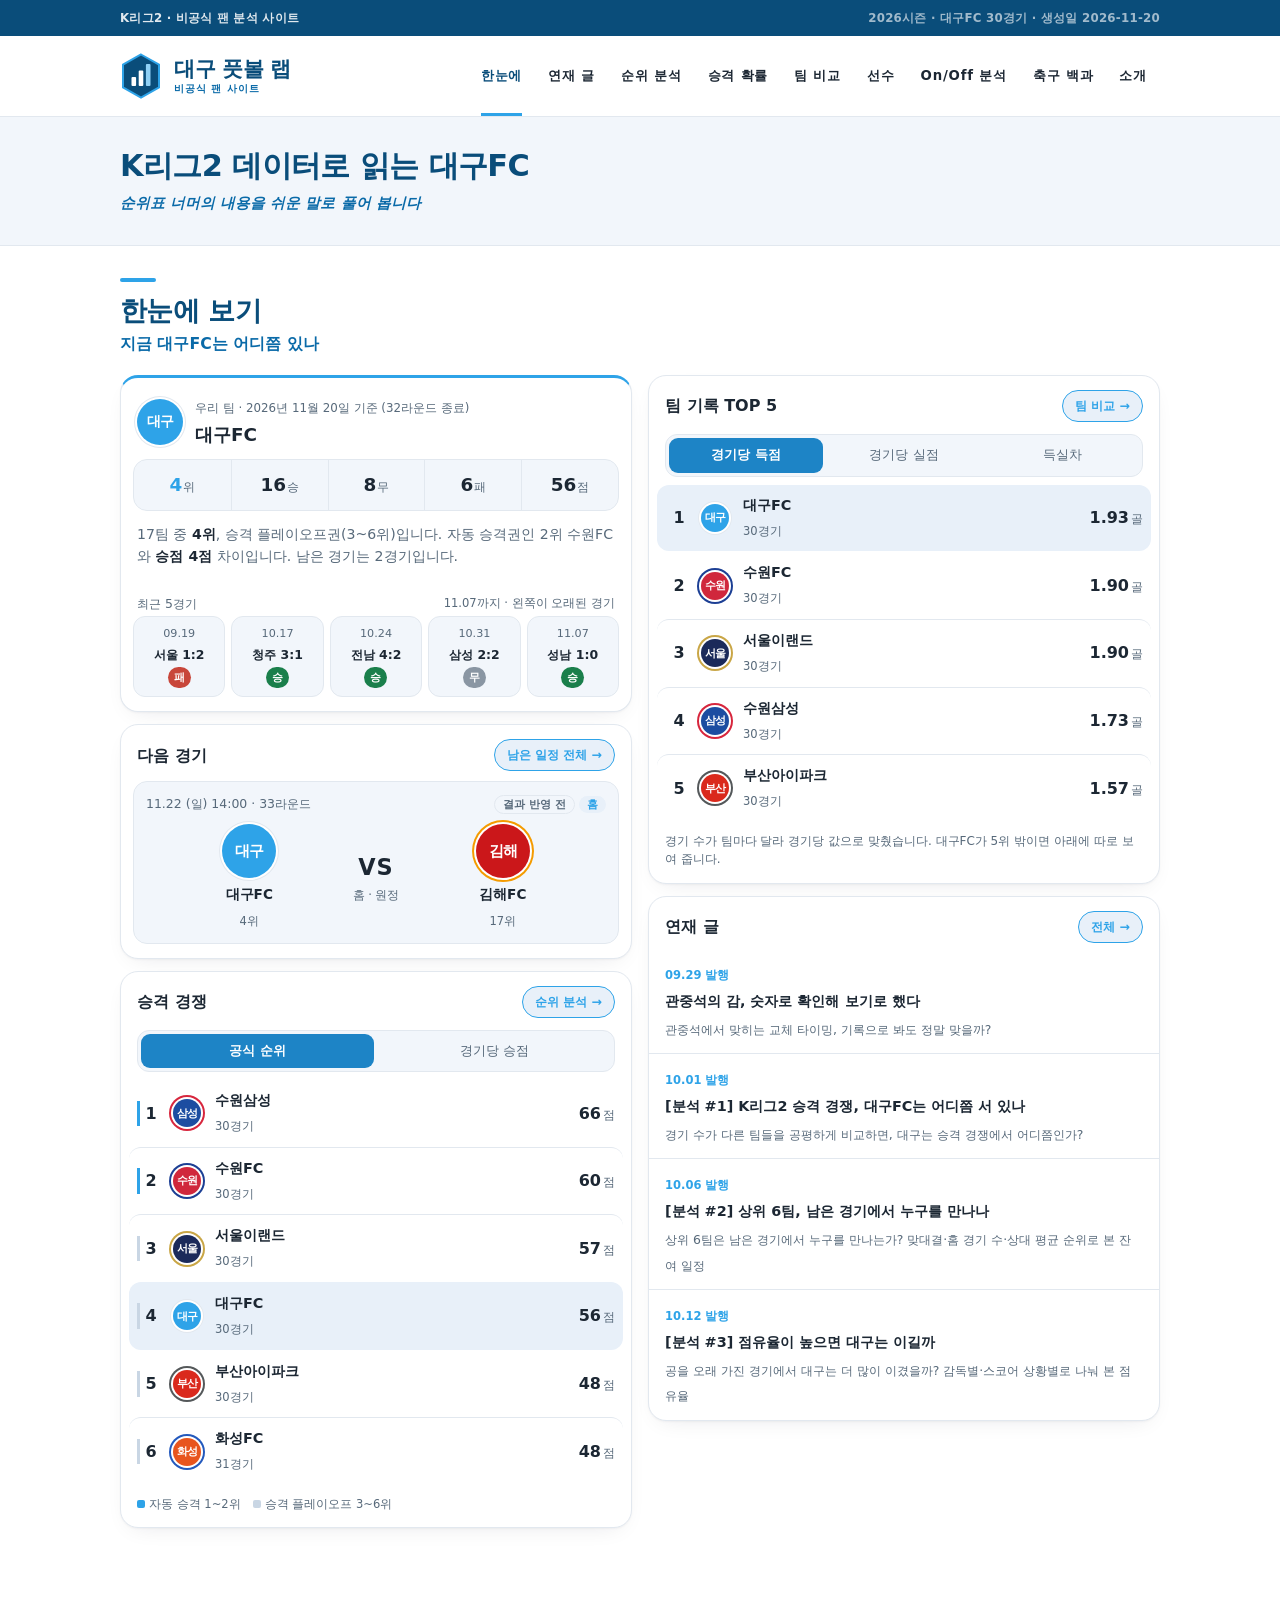
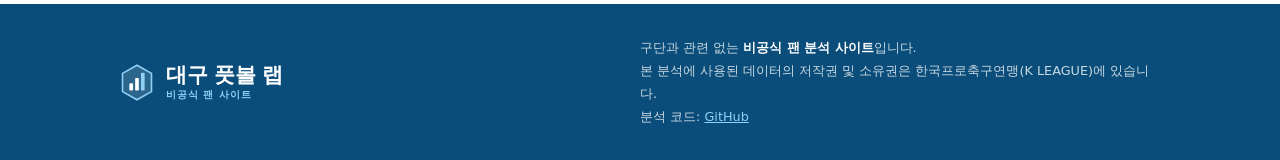
==== commit bf17e30c: "선수 탭 실제 기록, 미리보기 카드, 배포 전 점검, CSS·JS 분리" ====
--- a/site/index.html
+++ b/site/index.html
@@ -11,482 +11,16 @@
 <meta property="og:description" content="K리그2 공식 기록으로 대구FC를 읽는 비공식 팬 분석 사이트. 순위 분석, 승격 확률, 축구 백과.">
 <meta property="og:url" content="https://daegu-football-lab.github.io/kfootball-lab/site/">
 <meta property="og:locale" content="ko_KR">
+<meta property="og:image" content="https://daegu-football-lab.github.io/kfootball-lab/site/img/og_card.png"> <!-- python run.py standings 가 다시 만듦 (src/og_card.py) -->
+<meta property="og:image:width" content="1200">
+<meta property="og:image:height" content="630">
+<meta property="og:image:alt" content="대구FC 현재 순위·승점과 다음 경기, K리그2 상위 6팀 승점">
+<meta name="twitter:card" content="summary_large_image">
 <link rel="icon" href="favicon.svg" type="image/svg+xml"> <!-- 탭 아이콘: 머리글 자체 마크와 같은 그림 -->
 <!-- 차트 라이브러리를 프로젝트 안에 같이 넣어뒀습니다(vendoring).
      인터넷이 없어도 열리고, 나중에 CDN 주소가 바뀌어도 사이트가 깨지지 않습니다. -->
 <script src="vendor/chart.umd.js"></script>
-<style>
-  :root{
-    /* 대구FC 공식 HEX가 공개돼 있지 않아, 구단이 스스로 말하는 "하늘색(스카이블루)" 톤으로 골랐습니다.
-       (--teal 계열 이름은 남아 있지만 값은 전부 스카이블루입니다: 내비 밑줄·버튼·상단선 등 '포인트' 자리) */
-    --bar:#0a4d7a; --head:#0a4d7a; --blue:#2ea3e8; --blue-dark:#0a4d7a;
-    --teal:#2ea3e8; --teal-ink:#0a6aa8; --blue-soft:#e8f0f9; --tint:#e8f0f9;
-    --team:#2ea3e8; --sub:#c9d6e4; --accent:#e4572e;
-    --bg:#ffffff; --band:#f2f6fb; --card:#fff; --text:#1c2733; --muted:#57697a; --line:#e2e8ef; --rule:#0a4d7a;
-    --good:#1a7f4b; --btn:#1d84c6; --thead:#0a4d7a; --thead-ink:#fff; --zebra:#f6f9fc;
-    --shadow:0 1px 2px rgba(16,24,40,.04), 0 8px 24px -12px rgba(16,24,40,.12);
-    --shadow-lift:0 12px 28px -16px rgba(46,163,232,.4);
-    --ease:cubic-bezier(.22,1,.36,1);
-    --on-blue:#fff; --seg:#1d84c6; --loss:#c8463a; --draw:#8a96a3;
-  }
-  /* 인터넷 없이도 열려야 해서(README 참고) 외부 폰트/CDN 없이 시스템 폰트로만 톤을 다듬었습니다 */
-  @media (prefers-color-scheme: dark){
-    :root{
-      --bar:#0f2a44; --head:#a9dcf7; --blue:#6cc4f0; --blue-dark:#2ea3e8;
-      --teal:#6cc4f0; --teal-ink:#6cc4f0; --blue-soft:#16283d; --tint:#16283d;
-      --team:#6cc4f0; --sub:#33475c; --accent:#ff8360;
-      --bg:#0b131c; --band:#12253a; --card:#1a2a3c; --text:#e7edf5; --muted:#9db0c5; --line:#2f4661; --rule:#3d6d94;
-      --good:#3ecf83; --btn:#1f7fb8; --thead:#1f4c73; --thead-ink:#eaf4fb; --zebra:#1a2939;
-      --shadow:0 1px 2px rgba(0,0,0,.4), 0 8px 24px -12px rgba(0,0,0,.5);
-      --shadow-lift:0 12px 28px -16px rgba(108,196,240,.45);
-      --on-blue:#0b1b2a; --seg:#6cc4f0; --loss:#ff7a6b; --draw:#7d8b99;
-    }
-  }
-  *{box-sizing:border-box}
-  body{margin:0;background:var(--bg);color:var(--text);
-       font-family:"Malgun Gothic","Apple SD Gothic Neo",system-ui,sans-serif;
-       line-height:1.6}
-  .wrap{max-width:1080px;margin:0 auto;padding:0 20px}
-
-  /* ── 상단 유틸리티 바 (딥 퍼플) ────────────────────────────── */
-  .topbar{background:var(--bar);color:rgba(255,255,255,.88);font-size:.74rem;font-weight:700;
-          letter-spacing:.02em}
-  .topbar .wrap{display:flex;justify-content:space-between;align-items:center;gap:16px;
-                min-height:36px}
-  .topbar span+span{opacity:.7;font-weight:600}
-  .topbar #sub{overflow:hidden;text-overflow:ellipsis;white-space:nowrap}
-
-  /* ── 메인 헤더: 흰 바탕 + 로고 + 텍스트 내비 ─────────────────── */
-  header.site{background:var(--bg);border-bottom:1px solid var(--line);position:sticky;top:0;z-index:50}
-  header.site .wrap{display:flex;align-items:center;justify-content:space-between;gap:24px;
-                    min-height:80px}
-  .brand{display:flex;align-items:center;gap:12px;text-decoration:none;color:var(--head);flex:none}
-  .brand svg{width:42px;height:46px;flex:none}
-  .brand .wm{display:flex;flex-direction:column;line-height:1.05}
-  .brand .wm b{font-size:1.32rem;font-weight:900;letter-spacing:-.02em}
-  .brand .wm small{font-size:.62rem;font-weight:800;letter-spacing:.1em;color:var(--teal-ink);
-                   margin-top:4px}
-  nav{display:flex;gap:0;margin:0;flex-wrap:nowrap;justify-content:flex-end}
-  nav button{position:relative;border:none;background:transparent;color:var(--text);
-             padding:30px 13px;cursor:pointer;white-space:nowrap;
-             font-size:.83rem;font-weight:700;letter-spacing:.06em;font-family:inherit;
-             transition:color .18s var(--ease)}
-  nav button::after{content:"";position:absolute;left:13px;right:13px;bottom:-1px;height:3px;
-                    background:var(--teal);transform:scaleX(0);transition:transform .22s var(--ease)}
-  nav button:hover:not(.on){color:var(--head)}
-  nav button:hover::after{transform:scaleX(.5)}
-  nav button.on{color:var(--head)}
-  nav button.on::after{transform:scaleX(1)}
-
-  /* ── 페이지 타이틀 밴드 (연한 회색 + 틸 서브타이틀 + 토글) ───── */
-  .pageband{background:var(--band);border-bottom:1px solid var(--line)}
-  .pageband .wrap{display:flex;align-items:center;justify-content:space-between;gap:20px;
-                  padding-top:30px;padding-bottom:30px}
-  .pageband h1{margin:0;font-size:clamp(1.35rem,3.4vw,1.9rem);font-weight:800;letter-spacing:-.02em;
-               color:var(--head);line-height:1.25}
-  .pageband p{margin:6px 0 0;color:var(--teal-ink);font-weight:700;font-style:italic;font-size:.92rem}
-  .banner{border-left:3px solid var(--accent);background:var(--band);
-          padding:10px 14px;margin:24px 0 0;
-          font-size:.8rem;line-height:1.7;color:var(--muted)}
-  .banner b{color:var(--text)}
-  main{padding:8px 0 64px}
-  .panel{display:none;background:transparent;padding:24px 0 0}
-  .panel.on{display:block;animation:fadeIn .25s var(--ease)}
-  @keyframes fadeIn{from{opacity:0;transform:translateY(4px)}to{opacity:1;transform:none}}
-  h2{font-size:1.5rem;margin:0 0 6px;font-weight:700;letter-spacing:-.02em;color:var(--head)}
-  /* 탭 제목: 위에 짧은 막대 + 아래 부제. "제목 — 설명"을 두 줄로 나눠 제목처럼 보이게 합니다. */
-  .panel>h2{font-size:1.7rem;font-weight:800;margin-bottom:10px;line-height:1.25}
-  .panel>h2::before{content:"";display:block;width:36px;height:4px;border-radius:2px;
-                    background:var(--teal);margin-bottom:12px}
-  .h2sub{display:block;margin-top:6px;font-size:.98rem;font-weight:600;letter-spacing:0;
-         color:var(--teal-ink)}
-  /* "굵은 제목 + 설명" 목록: 제목을 한 줄로 올리고 설명을 아래에 둡니다. */
-  ul.defs{list-style:none;padding-left:0;margin:12px 0 0;display:grid;gap:10px}
-  ul.defs li{border-left:3px solid var(--teal);background:var(--band);border-radius:0 6px 6px 0;
-             padding:10px 14px;font-size:.88rem;line-height:1.7;word-break:keep-all}
-  ul.defs li>b:first-child{display:block;font-size:.98rem;color:var(--head);margin-bottom:2px}
-  .hint{color:var(--muted);font-size:.85rem;margin:0 0 18px;line-height:1.6}
-  .cards{display:grid;grid-template-columns:repeat(auto-fill,minmax(160px,1fr));gap:12px}
-  .card{position:relative;border:1px solid var(--line);border-radius:6px;padding:14px;
-        cursor:pointer;background:var(--card);transition:.18s var(--ease)}
-  .card:hover{border-color:var(--teal);box-shadow:var(--shadow)}
-  .card.sel{border-color:var(--blue);background:var(--blue-soft);box-shadow:var(--shadow-lift)}
-  .card.sel::after{content:"✓";position:absolute;top:8px;right:10px;
-                   color:var(--blue);font-weight:900;font-size:.85rem}
-  .card .nm{font-weight:800;font-size:1rem}
-  .card .po{color:var(--muted);font-size:.78rem;margin-top:2px}
-  .card .mt{margin-top:8px;padding-top:8px;border-top:1px dashed var(--line);
-            font-size:.78rem;color:var(--muted)}
-  .detail{margin-top:20px;padding-top:18px;border-top:1px solid var(--line)}
-  .stats{display:grid;grid-template-columns:repeat(auto-fit,minmax(120px,1fr));gap:10px;margin:12px 0}
-  .stat{background:var(--card);border-top:3px solid var(--teal);box-shadow:var(--shadow);
-        border:1px solid var(--line);border-radius:6px;padding:14px 10px;text-align:center}
-  .stat b{display:block;font-size:1.4rem;color:var(--head);font-weight:800}
-  .stat span{font-size:.72rem;color:var(--muted)}
-  table{width:100%;border-collapse:collapse;font-size:.86rem;margin-top:10px}
-  th,td{padding:10px 8px;border-bottom:1px solid var(--line);text-align:right}
-  th:first-child,td:first-child{text-align:left}
-  thead th{color:var(--muted);font-weight:700;font-size:.74rem;
-           text-transform:uppercase;letter-spacing:.04em}
-  tbody tr{transition:background .15s}
-  tbody tr:hover{background:var(--blue-soft)}
-  tr.mine,.tbl tbody tr.mine{background:var(--blue-soft);font-weight:800}
-  tr.mine td:first-child{color:var(--head);box-shadow:inset 3px 0 0 var(--team)}
-  .up{color:var(--good);font-weight:700}.up::before{content:"▲ ";font-size:.7em}
-  .down{color:var(--accent);font-weight:700}.down::before{content:"▼ ";font-size:.7em}
-  select{padding:10px 14px;border:1px solid var(--line);border-radius:6px;
-         font-family:inherit;font-size:.9rem;background:var(--card);color:var(--text);
-         cursor:pointer}
-  select:focus{outline:2px solid var(--teal);outline-offset:1px}
-  .row{display:flex;gap:10px;align-items:center;flex-wrap:wrap;margin-bottom:14px}
-  .row label{font-weight:700;font-size:.85rem;color:var(--muted)}
-  .chartbox{position:relative;height:320px;margin-top:16px;background:#fff;
-            border-radius:6px;padding:12px;box-shadow:inset 0 0 0 1px var(--line)}
-  .warn{background:linear-gradient(155deg,#fff4e5,#fff9f0);border:1px solid #ffdca8;
-        border-radius:6px;padding:12px 14px;font-size:.83rem;margin-top:12px;color:#7a4b12}
-  .empty{color:var(--muted);font-size:.9rem;padding:32px 0;text-align:center}
-
-  /* ── 순위 분석 탭 전용 레이아웃 ─────────────────────────────
-     섹션이 3개(차트/순위표/시나리오)라 h3 기본 스타일만으로는
-     어디서 끊기는지 눈에 안 들어옵니다. 왼쪽 세로선으로 구분합니다. */
-  h3.sec{font-size:1.2rem;font-weight:700;letter-spacing:-.01em;color:var(--head);
-         margin:44px 0 6px;padding-top:22px;border-top:1px solid var(--rule)}
-  h3.sec:first-of-type{margin-top:28px}
-
-  /* 표를 카드 안에 넣어 둥근 테두리를 줍니다. 가로 스크롤도 여기서 처리합니다. */
-  .tbl{overflow-x:auto;border:1px solid var(--line);border-radius:6px;margin-top:10px}
-  .tbl table{margin:0}
-  .tbl th,.tbl td{padding:9px 12px;white-space:nowrap}
-  .tbl thead th{background:var(--thead);color:var(--thead-ink);
-                text-transform:none;letter-spacing:0;font-size:.76rem;
-                border-bottom:1px solid var(--line)}
-  .tbl thead th small{display:block;font-weight:600;font-size:.92em;
-                      color:var(--thead-ink);opacity:.75;margin-top:1px}
-  .tbl tbody tr:nth-child(even):not(.mine):not(.dead){background:var(--zebra)}
-  .tbl tbody tr:last-child td{border-bottom:none}
-
-  /* 가로 스크롤 힌트: 표가 실제로 화면보다 넓을 때만(JS가 판단) 나타납니다.
-     좁은 화면에서 컬럼이 잘려 있어도 아무 표시가 없으면 "잘린 표"로
-     오해하기 쉬워서, 옆으로 밀 수 있다는 것을 화살표로 알려줍니다. */
-  .tblhint{display:none;align-items:center;gap:4px;margin:6px 2px 0;
-           font-size:.74rem;color:var(--muted)}
-  .tblhint.show{display:flex}
-  .tblhint .arrow{display:inline-block;animation:tblhint-nudge 1.3s ease-in-out infinite}
-  @keyframes tblhint-nudge{0%,100%{transform:translateX(0)}50%{transform:translateX(4px)}}
-
-  /* 시나리오 표: 산술적으로 불가능한 줄은 회색으로 눌러 둡니다.
-     O와 X가 같은 색이면 어디까지가 현실적인 범위인지 한눈에 안 보입니다. */
-  tr.dead td{color:var(--muted);background:var(--bg)}
-  tr.dead:hover td{background:var(--bg)}
-  tr.edge td{border-bottom:2px solid var(--accent)}
-  .ox{display:inline-block;min-width:62px;padding:2px 8px;border-radius:999px;
-      font-size:.74rem;font-weight:800;text-align:center}
-  .ox.yes{background:rgba(26,127,75,.14);color:var(--good)}
-  .ox.no{background:var(--line);color:var(--muted)}
-  .legend{display:flex;gap:14px;flex-wrap:wrap;align-items:center;
-          margin-top:10px;font-size:.78rem;color:var(--muted)}
-  .legend i{display:inline-block;width:20px;height:3px;border-radius:2px;
-            background:var(--accent);vertical-align:middle;margin-right:5px}
-
-  /* 팀 이름 열은 왼쪽 정렬. 기본 규칙(첫 칸만 왼쪽) 때문에
-     순위 번호 다음의 팀 이름이 오른쪽에 붙어 읽기 나빴습니다. */
-  #stable td:nth-child(2),#stable th:nth-child(2),
-  #ttable td:nth-child(2),#ttable th:nth-child(2),
-  #h-table td:nth-child(2),#h-table th:nth-child(2){text-align:left}
-  /* 시나리오 표는 5열 전부 짧은 숫자라 가운데 정렬이 가장 정돈돼 보입니다. */
-  #srace th,#srace td{text-align:center}
-  /* 모든 표: 숫자는 가운데. 팀 이름(배지) 칸만 왼쪽이라 눈이 한 줄로 따라갑니다. */
-  .tbl th,.tbl td{text-align:center}
-  .tbl td:has(> .tname){text-align:left}
-  #stable th:nth-child(2),#ttable th:nth-child(2),#h-table th:nth-child(2),#wtable th:first-child{text-align:left}
-  #srace td:has(> .tname){text-align:center}
-  #srace th .tname{justify-content:center}
-  #srace td small{display:block;color:var(--muted);font-size:.78em}
-  /* 휴대폰: 4열이 한 화면에 들어오도록 머리글은 배지만, 여백은 좁게 */
-  @media(max-width:700px){
-    #srace th,#srace td{padding:8px 5px;white-space:normal}
-    #srace th .tname>span:last-child{display:none}
-  }
-
-  /* 요약 카드는 4개 고정. auto-fit 이면 폭에 따라 3+1 로 깨집니다. */
-  .stats.four{grid-template-columns:repeat(4,1fr)}
-  @media(max-width:700px){.stats.four{grid-template-columns:repeat(2,1fr)}}
-  .stats.four .stat span{display:block;margin-top:3px;line-height:1.35}
-  /* ── 용어 탭 ───────────────────────────────────────────────
-     모르는 용어 때문에 페이지를 떠나는 방문자를 붙잡기 위한 탭입니다. */
-  .gsearch{width:100%;padding:12px 16px;border:1px solid var(--line);border-radius:6px;
-           font-family:inherit;font-size:.95rem;background:var(--card);color:var(--text);
-           margin-bottom:6px}
-  .gsearch:focus{outline:2px solid var(--teal);outline-offset:1px}
-  .gcount{font-size:.78rem;color:var(--muted);margin:0 0 16px}
-  .gitem{border:1px solid var(--line);border-radius:6px;margin-bottom:12px;
-         background:var(--card);transition:.18s var(--ease);overflow:hidden}
-  .gitem:hover{border-color:var(--blue);box-shadow:var(--shadow)}
-  .ghead{width:100%;display:flex;align-items:center;justify-content:space-between;gap:10px;
-         padding:16px 18px;background:none;border:none;cursor:pointer;text-align:left;
-         font:inherit;color:inherit}
-  .gtitle{font-size:1.02rem;font-weight:800;letter-spacing:-.01em}
-  .gtitle small{font-weight:600;color:var(--muted);font-size:.76rem;margin-left:6px}
-  .gchev{flex:none;color:var(--muted);font-size:.8rem;transition:transform .18s var(--ease)}
-  .gitem.open .gchev{transform:rotate(90deg);color:var(--blue)}
-  .gbody{display:none;padding:0 18px 18px}
-  .gitem.open .gbody{display:block}
-  .geasy{background:var(--blue-soft);border-left:3px solid var(--good);border-radius:0 8px 8px 0;
-         padding:8px 10px;display:flex;gap:8px;font-size:.88rem;line-height:1.65;margin-bottom:2px}
-  .gdef{margin:12px 0 0;font-size:.92rem}
-  .grow{display:flex;gap:8px;margin-top:10px;font-size:.85rem;line-height:1.65}
-  .glab{flex:0 0 68px;color:var(--muted);font-weight:700;font-size:.76rem;padding-top:2px}
-  .gex{background:var(--blue-soft);border-radius:8px;padding:8px 10px;
-       font-size:.85rem;margin-top:10px}
-  .gwhere{margin-top:10px;padding-top:9px;border-top:1px dashed var(--line);
-          font-size:.76rem;color:var(--muted)}
-  /* 백과 항목 그림 (선택 필드 img) */
-  .gimg{margin:12px 0 0}
-  .gimg img{display:block;width:100%;max-width:520px;height:auto;
-            border:1px solid var(--line);border-radius:8px}
-  .gempty{color:var(--muted);font-size:.9rem;padding:20px 0;text-align:center}
-
-  /* 팀 배지 — 엠블럼 대신 팀 컬러 원형 배지 (저작권 문제 없음, 순수 CSS) */
-  .tbadge{display:inline-flex;align-items:center;justify-content:center;
-          width:28px;height:28px;border-radius:50%;flex:none;
-          font-size:.7rem;font-weight:800;letter-spacing:-.06em;color:#fff;line-height:1;
-          box-shadow:0 0 0 2px var(--card),0 0 0 3px var(--line)}
-  .tname{display:inline-flex;align-items:center;gap:10px;font-weight:700;white-space:nowrap}
-  td,th{vertical-align:middle}
-
-  /* ── 한눈에(홈) 탭 ─────────────────────────────────────────
-     처음 들어온 방문자가 3초 안에 "지금 대구FC가 어디쯤인지"만
-     알고 갈 수 있도록, 그래프 없이 큰 숫자만 놓는 화면입니다. */
-  .hero{display:grid;grid-template-columns:repeat(4,1fr);gap:12px;margin:6px 0 8px}
-  @media(max-width:700px){.hero{grid-template-columns:repeat(2,1fr)}}
-  .hbox{border:1px solid var(--line);border-radius:6px;padding:18px 12px;text-align:center;
-        background:var(--card);border-top:3px solid var(--teal);box-shadow:var(--shadow)}
-  .hbox{text-align:left;padding:16px 16px 18px}
-  .headline,.hbox,.hint,.pageband{word-break:keep-all;overflow-wrap:break-word}
-  .hbox em{display:block;font-style:normal;font-size:.8rem;font-weight:800;color:var(--teal-ink);
-           letter-spacing:.02em}
-  .hbox b{display:block;font-size:2.3rem;font-weight:800;color:var(--head);line-height:1.15;margin-top:4px}
-  .hbox span{display:block;font-size:.8rem;color:var(--muted);margin-top:8px;line-height:1.55}
-  .headline{margin:8px 0 16px;padding:18px 20px;border-left:4px solid var(--teal);
-            background:var(--band);border-radius:0 6px 6px 0}
-  .headline b{display:block;font-size:1.3rem;font-weight:800;color:var(--head);line-height:1.45}
-  .headline span{display:block;margin-top:6px;font-size:.92rem;color:var(--text);line-height:1.7}
-  @media(max-width:700px){.headline b{font-size:1.12rem}.hbox b{font-size:1.9rem}}
-  ul.hlist{margin:10px 0 0;padding-left:20px;font-size:.9rem;line-height:1.85}
-  .golinks{display:flex;gap:8px;flex-wrap:wrap;margin-top:20px}
-  .golink{display:inline-flex;align-items:center;gap:6px;border:1px solid var(--line);
-          background:var(--card);border-radius:100px;padding:10px 18px;font:inherit;
-          font-size:.86rem;font-weight:700;color:var(--head);cursor:pointer;
-          transition:.18s var(--ease)}
-  .golink:hover{background:var(--tint);border-color:var(--teal)}
-
-  /* ── 그래프 읽는 법 ────────────────────────────────────────
-     차트 위에 접어둡니다. 아는 사람은 펼치지 않고 지나갑니다. */
-  .howto{border:1px solid var(--line);border-radius:6px;background:var(--bg);margin-top:12px}
-  .howto summary{cursor:pointer;padding:11px 14px;font-weight:700;font-size:.86rem;
-                 list-style:none;color:var(--blue)}
-  .howto summary::-webkit-details-marker{display:none}
-  .howto[open] summary{border-bottom:1px solid var(--line)}
-  .howto ol{margin:10px 0;padding:0 16px 6px 34px;font-size:.85rem;line-height:1.8}
-
-  /* ── 쉽게 / 자세히 토글 ────────────────────────────────────
-     '쉽게'에서는 통계 용어가 들어간 블록(.adv)을 통째로 숨깁니다. */
-  .modebar{display:flex;justify-content:flex-end;flex:none}
-  .modeswitch{display:inline-flex;background:var(--card);border:1px solid var(--line);
-              border-radius:100px;padding:3px;box-shadow:var(--shadow)}
-  .modeswitch button{border:none;background:transparent;color:var(--muted);font:inherit;
-                     font-size:.78rem;font-weight:700;padding:7px 15px;border-radius:100px;
-                     cursor:pointer;transition:.18s var(--ease)}
-  .modeswitch button.on{background:var(--btn);color:#fff}
-  body.easy .adv{display:none !important}
-  body.easy .stats.four{grid-template-columns:repeat(2,1fr)}
-
-  /* ── 구단 소개(연표) ───────────────────────────────────────*/
-  .story{list-style:none;margin:10px 0 0;padding:0}
-  .story li{display:flex;gap:14px;padding:9px 0;border-bottom:1px dashed var(--line);
-            font-size:.9rem;line-height:1.65}
-  .story li:last-child{border-bottom:none}
-  .story .yr{flex:0 0 68px;font-weight:800;color:var(--blue)}
-  /* 연재 글 · 고친 기록 (홈) */
-  .series .q{color:var(--muted);font-size:.86rem}
-  .series .meta{display:flex;gap:8px;flex-wrap:wrap;align-items:center;margin-top:6px}
-  .pill{font-size:.72rem;padding:2px 9px;border-radius:999px;background:var(--band);
-        color:var(--muted);border:1px solid var(--line)}
-  .golink.sm{padding:3px 10px;font-size:.78rem}
-  .kind{font-weight:700;margin-right:6px;color:var(--teal)}
-  .kind.fix{color:var(--accent)}
-  footer.site p a{color:#8fd0f5}
-  .caveat li b{display:inline;margin:0}  /* 목록 안 굵은 글씨는 줄바꿈하지 않음 */
-  /* 연재 1편 짝 안내 (순위 분석 탭 맨 위): 글의 장 ↔ 이 탭의 섹션 */
-  .pair{margin:10px 0 18px;padding:14px 16px;border:1px solid var(--line);border-left:4px solid var(--teal);
-        border-radius:0 6px 6px 0;background:var(--band)}
-  .pair p{margin:0 0 8px;font-size:.9rem;line-height:1.6}
-  .pair ol{margin:0;padding-left:20px;font-size:.86rem;line-height:1.85}
-  .pair button.lk{border:none;background:none;padding:0;color:var(--teal-ink);font:inherit;
-        text-decoration:underline;text-underline-offset:3px;cursor:pointer}
-  .pair .meta{display:flex;gap:8px;flex-wrap:wrap;align-items:center;margin-top:10px}
-  .srcline{font-size:.74rem;color:var(--muted);margin-top:10px}
-
-  /* ── 승격 확률 ─────────────────────────────────────────────*/
-  .odds{display:grid;grid-template-columns:repeat(3,1fr);gap:12px;margin:14px 0 4px}
-  @media(max-width:700px){.odds{grid-template-columns:1fr}}
-  .obox{border:1px solid var(--line);border-radius:6px;padding:18px 14px;text-align:center;
-        background:var(--card);border-top:3px solid var(--teal);box-shadow:var(--shadow)}
-  .obox b{display:block;font-size:2.1rem;font-weight:800;color:var(--head);line-height:1.15}
-  .obox span{display:block;font-size:.8rem;color:var(--muted);margin-top:5px}
-  .obar{height:7px;border-radius:4px;background:var(--line);margin-top:10px;overflow:hidden}
-  .obar i{display:block;height:100%;background:var(--teal)}
-  /* 100칸 점 그림: '8%'보다 '100번 중 8번'이 더 잘 읽힌다는 이유로 둡니다 */
-  .dots{display:grid;grid-template-columns:repeat(20,1fr);gap:4px;max-width:420px;margin:18px auto 6px}
-  .dots i{aspect-ratio:1;border-radius:50%;background:var(--line)}
-  .dots i.on{background:var(--teal)}
-  .dotcap{text-align:center;font-size:.9rem;color:var(--muted);margin-bottom:8px}
-  .dotcap b{color:var(--head)}
-  .caveat{background:linear-gradient(155deg,#fff4e5,#fff9f0);border:1px solid #ffdca8;
-          border-radius:6px;padding:14px 16px;font-size:.83rem;line-height:1.75;
-          margin-top:18px;color:#7a4b12}
-  .caveat b{display:block;margin-bottom:6px}
-  .caveat ul{margin:0;padding-left:18px}
-  @media (prefers-color-scheme: dark){
-    .caveat{background:#2a2113;border-color:#5c4a24;color:#f0d9a8}
-  }
-  /* 확률 칸 색 농도: --a(0~45%)는 JS(heat)가 확률에 비례해 넣습니다. 숫자는 그대로 둡니다. */
-  .pcell{display:inline-block;min-width:52px;padding:3px 6px;border-radius:4px;
-         background:color-mix(in srgb,var(--teal) var(--a,0%),transparent)}
-
-  /* ── 용어 툴팁 ─────────────────────────────────────────────
-     본문의 어려운 단어에 점선을 긋고, 누르면 '쉽게 말하면'만 띄웁니다. */
-  .term{border-bottom:1px dashed var(--blue);cursor:help}
-  .tip{position:absolute;z-index:60;max-width:330px;background:var(--card);color:var(--text);
-       border:1px solid var(--line);border-radius:6px;box-shadow:var(--shadow);
-       padding:13px 15px;font-size:.83rem;line-height:1.65;display:none}
-  .tip.show{display:block}
-  .tip b{display:block;margin-bottom:5px;color:var(--blue);font-size:.9rem}
-  .tipgo{margin-top:9px;padding-top:7px;border-top:1px dashed var(--line);
-         font-size:.75rem;color:var(--muted)}
-
-  /* ── 백과 카테고리 칩 ──────────────────────────────────────*/
-  .gcats{display:flex;gap:6px;flex-wrap:wrap;margin:14px 0 10px}
-  .gcat{border:1px solid var(--line);background:var(--card);color:var(--muted);
-        border-radius:100px;padding:8px 15px;font:inherit;font-size:.8rem;font-weight:700;
-        cursor:pointer;transition:.18s var(--ease)}
-  .gcat:hover:not(.on){color:var(--head);background:var(--tint)}
-  .gcat.on{background:var(--btn);
-           border-color:transparent;color:#fff}
-  .gtag{display:inline-block;font-size:.66rem;font-weight:800;padding:2px 8px;border-radius:999px;
-        background:var(--blue-soft);color:var(--blue);margin-left:6px;vertical-align:2px}
-
-  /* ── 푸터 ─────────────────────────────────────────────────*/
-  footer.site{background:var(--bar);color:rgba(255,255,255,.78);font-size:.8rem;line-height:1.8}
-  footer.site .wrap{display:flex;justify-content:space-between;align-items:center;gap:24px;
-                    padding-top:32px;padding-bottom:32px}
-  footer.site .brand{color:#fff}
-  footer.site .brand .wm small{color:#8fd0f5}
-  footer.site p{margin:0;max-width:520px}
-  footer.site b{color:#fff}
-
-  /* ── 모바일 (≤760px): 밀도 우선. 로고 행 + 가로 스크롤 탭 한 줄 ── */
-  @media(max-width:760px){
-    .wrap{padding:0 14px}
-    .topbar .wrap{min-height:32px}
-    .topbar span:first-child{display:none}
-    header.site{position:static}
-    header.site .wrap{flex-direction:column;align-items:stretch;gap:0;min-height:0;padding:0}
-    .brand{padding:12px 14px 8px}
-    .brand svg{width:34px;height:37px}
-    .brand .wm b{font-size:1.15rem}
-    nav{justify-content:flex-start;overflow-x:auto;scrollbar-width:none;
-        padding:0 6px;border-top:1px solid var(--line);
-        -webkit-overflow-scrolling:touch}
-    nav::-webkit-scrollbar{display:none}
-    nav button{padding:13px 11px;font-size:.82rem;letter-spacing:.02em}
-    nav button::after{left:11px;right:11px}
-    .pageband .wrap{flex-direction:column;align-items:flex-start;gap:14px;padding-top:20px;padding-bottom:20px}
-    .pageband p{font-size:.84rem}
-    h2{font-size:1.3rem}
-    .panel>h2{font-size:1.4rem}
-    .h2sub{font-size:.9rem}
-    h3.sec{font-size:1.08rem;margin-top:34px;padding-top:18px}
-    footer.site .wrap{flex-direction:column;align-items:flex-start;gap:14px}
-  }
-
-  /* ── 홈(한눈에) 카드 화면 · 2026-10-01 ───────────────────────── */
-  .hm-card{background:var(--card);border:1px solid var(--line);border-radius:18px;box-shadow:var(--shadow);margin:12px 0;overflow:hidden}
-  .hm-card.accent{border-top:3px solid var(--blue)}
-  .hm-ch{display:flex;align-items:center;justify-content:space-between;gap:8px;padding:14px 16px 6px}
-  .hm-ch h3{margin:0;font-size:1rem;color:var(--text)}
-  /* '→' 이동 버튼: 다른 탭으로 넘어가는 입구라 눈에 띄게 (알약 모양 + 파란 글자) */
-  .hm-more{border:1px solid var(--blue);background:var(--blue-soft);color:var(--blue);font:inherit;
-           font-size:.78rem;font-weight:700;cursor:pointer;padding:5px 12px;border-radius:999px;white-space:nowrap;
-           transition:background .15s var(--ease),color .15s var(--ease)}
-  .hm-more:hover,.hm-more:focus-visible{background:var(--seg);color:var(--on-blue)}
-  .hm-sub{display:flex;align-items:center;gap:8px;padding:12px 16px 2px;font-size:.78rem;color:var(--muted)}
-  .hm-asof{margin-left:auto;font-size:.72rem}
-  .tbadge.lg{width:46px;height:46px;font-size:.85rem}
-  .tbadge.xl{width:54px;height:54px;font-size:.95rem}
-  .hm-me{display:flex;align-items:center;gap:12px;padding:16px 16px 10px}
-  .hm-me small{color:var(--muted);font-size:.74rem}.hm-me b{display:block;font-size:1.15rem}
-  .hm-strip{display:grid;grid-template-columns:repeat(5,1fr);margin:0 12px 12px;background:var(--band);border:1px solid var(--line);border-radius:14px}
-  .hm-strip div{text-align:center;padding:10px 0}
-  .hm-strip div+div{border-left:1px solid var(--line)}
-  .hm-strip b{font-size:1.15rem}.hm-strip span{font-size:.72rem;color:var(--muted);margin-left:1px}
-  .hm-strip .rk b{color:var(--blue)}
-  .hm-say{margin:0 16px 14px;font-size:.88rem;line-height:1.6;color:var(--muted)}
-  .hm-say b{color:var(--text)}
-  .hm-form{display:grid;grid-template-columns:repeat(5,1fr);gap:6px;margin:0 12px 14px}
-  .hm-form div{background:var(--band);border:1px solid var(--line);border-radius:12px;text-align:center;padding:8px 2px;font-size:.7rem;color:var(--muted)}
-  .hm-form b{display:block;color:var(--text);font-size:.78rem;margin:2px 0}
-  .hm-res{display:inline-block;min-width:22px;padding:2px 6px;border-radius:999px;color:#fff;font-weight:800;font-size:.7rem}
-  .hm-res.w{background:var(--good)}.hm-res.d{background:var(--draw)}.hm-res.l{background:var(--loss)}
-  .hm-match{margin:4px 12px 14px;background:var(--band);border:1px solid var(--line);border-radius:14px;padding:12px}
-  .hm-mt{display:flex;justify-content:space-between;align-items:center;font-size:.78rem;color:var(--muted)}
-  .hm-pill.wait{background:var(--band);color:var(--muted);border:1px solid var(--line)}
-  .hm-pill{font-size:.7rem;padding:2px 8px;border-radius:999px;background:var(--blue-soft);color:var(--blue);font-weight:700}
-  .hm-vs{display:grid;grid-template-columns:1fr auto 1fr;align-items:center;margin-top:10px}
-  .hm-side{display:flex;flex-direction:column;align-items:center;gap:6px;font-size:.85rem;font-weight:700}
-  .hm-side em{font-style:normal;font-size:.72rem;color:var(--muted);font-weight:400}
-  .hm-mid{text-align:center}.hm-mid b{font-size:1.4rem;letter-spacing:.04em}.hm-mid small{display:block;font-size:.72rem;color:var(--muted)}
-  .hm-seg{display:flex;gap:4px;background:var(--band);border:1px solid var(--line);border-radius:12px;padding:3px;margin:6px 16px 8px}
-  .hm-seg button{flex:1;border:0;background:none;color:var(--muted);font:inherit;font-size:.8rem;padding:7px 4px;border-radius:9px;cursor:pointer}
-  .hm-seg button.on{background:var(--seg);color:var(--on-blue);font-weight:700}
-  /* 팀 비교 탭 아래: 대구FC 점유율과 성적 (pz- 접두어, possession.js) */
-  .pz-seg{display:inline-flex;gap:4px;background:var(--band);border:1px solid var(--line);border-radius:12px;padding:3px;margin:4px 0 10px}
-  .pz-seg button{border:0;background:none;color:var(--muted);font:inherit;font-size:.85rem;padding:7px 14px;border-radius:9px;cursor:pointer}
-  .pz-seg button.on{background:var(--seg);color:var(--on-blue);font-weight:700}
-  .pz-sum{font-size:.9rem;margin:0 0 6px}
-  .pz-block{border:1px solid var(--line);border-radius:6px;padding:12px 14px;margin-top:12px;background:var(--card)}
-  .pz-block h4{margin:0 0 2px;font-size:1rem}
-  .pz-block p{margin:0 0 8px;font-size:.8rem;color:var(--muted)}
-  .pz-row{display:grid;grid-template-columns:76px 1fr 150px;align-items:center;gap:10px;padding:5px 0;font-size:.85rem}
-  .pz-track{position:relative;height:24px;background:var(--band);border-radius:5px}
-  .pz-fill{height:100%;border-radius:5px;background:var(--draw)}
-  .pz-fill.hi{background:var(--seg)}
-  .pz-ref{position:absolute;top:-3px;bottom:-3px;border-left:2px dashed var(--muted)}
-  .pz-num b{font-size:.95rem}.pz-num small{display:block;color:var(--muted);font-size:.74rem}
-  .pz-few{display:inline-block;margin-left:4px;padding:0 5px;border-radius:4px;font-size:.68rem;color:var(--loss);border:1px solid var(--loss)}
-  @media (max-width:560px){.pz-row{grid-template-columns:62px 1fr 104px;gap:6px;font-size:.78rem}}
-  .hm-rows{list-style:none;margin:0;padding:0 8px 10px}
-  .hm-rows li{display:grid;grid-template-columns:28px 34px 1fr auto;align-items:center;gap:8px;padding:9px 8px;border-radius:12px}
-  .hm-rows li+li{border-top:1px solid var(--line)}
-  .hm-rows li.mine{background:var(--blue-soft);border-top-color:transparent}
-  .hm-rows li.mine+li{border-top-color:transparent}
-  .hm-rows .n{font-weight:800;text-align:center}
-  .hm-rows .n.auto{box-shadow:inset 3px 0 0 var(--blue)}.hm-rows .n.po{box-shadow:inset 3px 0 0 var(--sub)}
-  .hm-rows .nm b{display:block;font-size:.9rem}.hm-rows .nm small{font-size:.72rem;color:var(--muted)}
-  .hm-rows .v{font-weight:800}.hm-rows .v span{font-size:.72rem;color:var(--muted);font-weight:400;margin-left:2px}
-  .hm-rows li.gap{display:block;text-align:center;color:var(--muted);padding:0;border-top:0}
-  .hm-rows li.gap+li{border-top:0}
-  .hm-legend{display:flex;flex-wrap:wrap;gap:12px;padding:0 16px 14px;font-size:.72rem;color:var(--muted)}
-  .hm-legend i{display:inline-block;width:8px;height:8px;border-radius:2px;margin-right:4px;vertical-align:middle}
-  .hm-note{padding:0 16px 14px;margin:0;font-size:.75rem;color:var(--muted);line-height:1.55}
-  .hm-post{display:block;padding:12px 16px;text-decoration:none;color:inherit}
-  .hm-post+.hm-post{border-top:1px solid var(--line)}
-  a.hm-post:hover b{color:var(--blue)}
-  .hm-post small{color:var(--blue);font-weight:700;font-size:.72rem}
-  .hm-post b{display:block;font-size:.9rem;margin:3px 0}
-  .hm-post span{font-size:.78rem;color:var(--muted)}
-  @media (min-width:900px){ #pan-h .hm-grid{display:grid;grid-template-columns:1fr 1fr;gap:0 16px;align-items:start} }
-</style>
+<link rel="stylesheet" href="css/site.css"> <!-- 스타일: css/site.css -->
 </head>
 <body>
 
@@ -508,9 +42,9 @@
     <span class="wm"><b>대구 풋볼 랩</b><small>비공식 팬 사이트</small></span>
   </a>
   <nav>
-    <!-- 기본 탭을 '팀 비교'로 둡니다.
-         선수/OnOff 탭은 아직 샘플 데이터라, 처음 들어온 사람이
-         가짜 이름부터 보게 되는 것을 피하기 위함입니다. -->
+    <!-- 첫 화면은 '한눈에'(축구 통계가 처음인 방문자용).
+         선수/OnOff 탭은 데이터가 샘플(is_sample)이면 js/app.js 가 버튼을 자동으로 숨깁니다.
+         11/21부터 실제 30경기 기록이라 보입니다. -->
     <button class="on" data-t="h">한눈에</button>
     <button data-t="b">연재 글</button>
     <button data-t="s">순위 분석</button>
@@ -645,7 +179,7 @@
     <section class="panel" id="pan-p">
       <h2>선수 기록<span class="h2sub">선수별 기록과 두 선수 비교</span></h2>
       <p class="hint">카드를 누르면 상세 기록이 보입니다. 두 명을 고르면 자동으로 비교됩니다.
-        (다시 누르면 선택 해제)</p>
+        (다시 누르면 선택 해제) <span id="psrc"></span></p>
       <div class="cards" id="cards"></div>
       <div class="detail" id="pdetail"></div>
     </section>
@@ -922,1606 +456,6 @@
 <script src="data/recent.js"></script>
 <script src="data/possession.js"></script>
 
-<script>
-const D = window.KFL_DATA;
-let chartT = null, chartO = null;
-const sel = [];   // 선수 탭에서 선택된 선수 (최대 2명)
-
-const fmt = n => (n === null || n === undefined || Number.isNaN(n)) ? "-" :
-  (typeof n === "number" ? (Number.isInteger(n) ? n : n.toFixed(2)) : n);
-
-// 팀 이름 앞 원형 배지. 구단 엠블럼은 상표권 문제가 있어 쓰지 않고
-// 팀 컬러 + 이니셜로 대체합니다(README 저작권 주의 참고).
-//   c = 주색(원 안), s = 보조색(바깥 테두리, 없으면 회색 테두리), t = 글자색(기본 흰색)
-// 출처: 각 구단 나무위키 '상징색' 항목 (2026-09-27 확인).
-//   Pantone·CMYK로만 적힌 색은 화면용 hex로 근사 변환했습니다.
-//   대구FC·파주프런티어(블루)·김포FC·충남아산은 hex가 없어 이름만 보고 고른 근사치입니다.
-// 노란 주색(전남)은 흰 글자가 안 읽혀서 글자를 어둡게 둡니다.
-const TEAM_META = {
-  "수원삼성":     {c:"#1C4DA1", s:"#D7263D", i:"삼성"},   // 파랑·흰색·빨강
-  "수원FC":       {c:"#D0273C", s:"#1C3F94", i:"수원"},   // 빨강·파랑 줄무늬
-  "서울이랜드":   {c:"#1B2A5A", s:"#C9A646", i:"서울"},   // 진청(네이비)·황금·파랑
-  "대구FC":       {c:"#2EA3E8", i:"대구"},                 // 하늘색
-  "화성FC":       {c:"#E8551E", s:"#2359BD", i:"화성"},   // 주황 RGB(232,85,30)·남색
-  "부산아이파크": {c:"#DA291C", s:"#54585A", i:"부산"},   // HDC 레드(485C)·HDC 그레이
-  "김포FC":       {c:"#0B5E3A", s:"#C9A646", i:"김포"},   // 진녹색·금색
-  "충남아산":     {c:"#1D5FAF", s:"#F5C400", i:"아산"},   // 서해 파랑·은행나무 노랑
-  "경남FC":       {c:"#E83827", s:"#FFD404", i:"경남"},   // 레드 RGB(232,56,39)·옐로
-  "성남FC":       {c:"#111111", i:"성남"},                 // 검정·흰색
-  "충북청주":     {c:"#1C235A", s:"#E8383D", i:"청주"},   // 진청 RGB(28,35,90)·빨강
-  "파주프런티어": {c:"#1F4E9C", s:"#E86FA4", i:"파주"},   // 프런티어 블루·코스모스 핑크
-  "용인FC":       {c:"#A6093D", s:"#5BC2E7", i:"용인"},   // 미르 레드 RGB(166,9,61)·셀레스철 블루
-  "천안시티":     {c:"#5EB3E4", i:"천안"},                 // 천안 스카이블루 #5EB3E4
-  "안산그리너스": {c:"#00A77E", s:"#FFDF2B", i:"안산"},   // 그린·옐로
-  "전남드래곤즈": {c:"#FFD200", s:"#111111", t:"#111111", i:"전남"}, // 노랑·검정
-  "김해FC":       {c:"#CB171A", s:"#F49B00", i:"김해"},   // 레드 #CB171A·골드 #F49B00
-};
-const teamBadge = name => {
-  const m = TEAM_META[name];
-  if(!m) return `<span class="tname"><span>${name}</span></span>`;
-  // 보조색이 있으면 바깥 테두리로 보여 줍니다(안쪽 2px은 배경색 틈).
-  const ring = m.s ? `;box-shadow:0 0 0 2px var(--card),0 0 0 4px ${m.s}` : "";
-  const st = `background:${m.c};color:${m.t || "#fff"}${ring}`;
-  return `<span class="tname"><span class="tbadge" style="${st}">${m.i}</span><span>${name}</span></span>`;
-};
-
-// ── 초기화 ────────────────────────────────────────────────────
-function init(){
-  if(!D){ document.getElementById("sub").textContent =
-    "데이터가 없습니다. 먼저 python run.py 를 실행하세요."; return; }
-
-  // 헤더의 경기 수.
-  //   D.matches 는 '대구 경기 기록 CSV'의 줄 수인데, 지금은 샘플이라 16입니다.
-  //   팀 시즌 누적(team_season_stats.csv)이 있으면 그쪽 경기 수가 진짜입니다.
-  //   샘플 숫자를 헤더에 띄우면 방문자가 실제 기록으로 착각합니다.
-  const myRow = (D.teams || []).find(t => t.team === D.meta.team);
-  const games = (D.meta.team_is_real && myRow) ? myRow.경기수 : D.matches.length;
-  document.getElementById("sub").textContent =
-    `${D.meta.season}시즌 · ${D.meta.team} ${games}경기 · 생성일 ${D.meta.generated_at}`;
-  // 어느 데이터가 진짜이고 어느 것이 아직 샘플인지 정확히 알려줍니다.
-  // (샘플 숫자를 실제로 착각해서 글에 쓰는 사고를 막기 위한 장치)
-  // 배너는 '방문자가 읽어야 할 것'만 담습니다.
-  // 개발자용 할 일 안내(어느 CSV를 채워라 등)는 화면이 아니라 콘솔로 보냅니다.
-  // 화면에 남겨 두면 방문자에게는 미완성 페이지로 보입니다.
-  const lines = [];
-  if (D.meta.is_sample) {
-    console.warn(
-      "[KFL] 선수/On-Off 데이터가 아직 샘플입니다. " +
-      "data/raw/ 에 실제 경기 기록을 넣고 다시 실행하면 해당 탭이 다시 나타납니다."
-    );
-  }
-  // 출처 문구는 화면 맨 아래(푸터)와 순위 기준일 줄에 있으므로 첫 화면 상자에서는 뺍니다.
-  if (!D.meta.team_is_real) {
-    lines.push("ℹ️ 팀 비교는 <b>대구전 표본</b> 기준이라 왜곡될 수 있습니다.");
-    console.warn(
-      "[KFL] data/raw/team_season_stats.csv 를 채우면 리그 전체 순위표가 됩니다."
-    );
-  }
-  const bannerEl = document.getElementById("banner");
-  bannerEl.innerHTML = lines.join("<br>");
-  // 띄울 내용이 없으면 빈 상자가 남지 않도록 배너 자체를 감춥니다.
-  bannerEl.style.display = lines.length ? "" : "none";
-
-  // 샘플(가짜) 데이터인 동안에는 선수·On/Off 탭 버튼을 감춥니다.
-  // 배너 경고만으로는 방문자가 가짜 이름을 실제 기록으로 캡처해 갈 위험이 남습니다.
-  // 실제 기록을 넣어 is_sample 이 false 가 되면 자동으로 다시 나타나므로,
-  // "나중에 되돌리기"를 잊어버릴 일이 없습니다.
-  if (D.meta.is_sample) {
-    ["p", "o"].forEach(k => {
-      const btn = document.querySelector(`nav button[data-t="${k}"]`);
-      if (btn) btn.style.display = "none";
-    });
-  }
-
-  buildCards(); buildTeamTab(); buildOnOffTab(); buildStandingsTab();
-  buildGlossary();
-  buildHome();
-  buildHomeCards();
-  buildOddsTab();
-  buildPossession();
-  // initMode();  // 쉽게/자세히 토글은 없앴습니다 (2026-09-28). 함수는 되돌릴 때를 위해 남겨 둠
-  linkTerms();     // 본문 용어에 점선 긋기
-  initTips();      // 점선 단어 눌렀을 때 뜨는 말풍선
-  syncTableHints();
-
-  document.querySelectorAll("nav button").forEach(b=>{
-    b.onclick = () => {
-      document.querySelectorAll("nav button").forEach(x=>x.classList.remove("on"));
-      document.querySelectorAll(".panel").forEach(x=>x.classList.remove("on"));
-      b.classList.add("on");
-      document.getElementById("pan-"+b.dataset.t).classList.add("on");
-      // 숨겨져 있던 탭은 display:none 상태라 표 너비가 0으로 잡혀서
-      // 스크롤 필요 여부를 미리 알 수 없습니다. 탭이 실제로 보인 다음에
-      // 다시 재봐야 정확합니다.
-      syncTableHints();
-    };
-  });
-
-  window.addEventListener("resize", syncTableHints);
-
-  // 주소 끝에 #tab=b 처럼 붙이면 그 탭으로 바로 엽니다 (블로그 글에서 링크할 때 사용).
-  const m = (location.hash || "").match(/^#tab=([a-z])$/);
-  if (m) switchTab(m[1]);
-}
-
-// 가로 스크롤이 실제로 되는 표에만 "옆으로 밀면 더 보입니다" 힌트를 켭니다.
-// 표 옆에 나란히 둔 .tblhint 하나씩을 짝지어 확인합니다.
-function syncTableHints(){
-  document.querySelectorAll(".tbl").forEach(tbl => {
-    const hint = tbl.nextElementSibling;
-    if(!hint || !hint.classList.contains("tblhint")) return;
-    hint.classList.toggle("show", tbl.scrollWidth > tbl.clientWidth + 1);
-  });
-}
-
-// 한 번이라도 옆으로 민 표는 더 보여줄 필요가 없으니 그 힌트만 끕니다.
-// 위임(delegation)을 쓰는 이유: 표 자체(.tbl)는 스크롤 컨테이너라 매번
-// 새로 만들지 않고 그대로 있으므로, 페이지 전체에 한 번만 걸어 두면 됩니다.
-document.addEventListener("scroll", e => {
-  const tbl = e.target.closest && e.target.closest(".tbl");
-  if(!tbl) return;
-  const hint = tbl.nextElementSibling;
-  if(hint && hint.classList.contains("tblhint")) hint.classList.remove("show");
-}, true);
-
-// ── 탭 1: 선수 ────────────────────────────────────────────────
-function buildCards(){
-  const box = document.getElementById("cards");
-  box.innerHTML = D.players.map(p => `
-    <div class="card" data-n="${p.player}">
-      <div class="nm">${p.player}</div>
-      <div class="po">${p.포지션 ?? ""}</div>
-      <div class="mt">${p.출전경기}경기 · ${p.출전시간}분</div>
-    </div>`).join("");
-
-  box.querySelectorAll(".card").forEach(c => {
-    c.onclick = () => {
-      const n = c.dataset.n, i = sel.indexOf(n);
-      if(i >= 0) sel.splice(i,1);
-      else { sel.push(n); if(sel.length > 2) sel.shift(); }
-      box.querySelectorAll(".card").forEach(x =>
-        x.classList.toggle("sel", sel.includes(x.dataset.n)));
-      renderPlayers();
-    };
-  });
-}
-
-const P90 = [
-  ["패스시도_per90","패스 시도"], ["키패스_per90","키패스"],
-  ["슈팅_per90","슈팅"], ["태클_per90","태클"],
-  ["인터셉트_per90","인터셉트"], ["경합승리_per90","경합 승리"],
-];
-
-function renderPlayers(){
-  const el = document.getElementById("pdetail");
-  if(sel.length === 0){ el.innerHTML = '<p class="empty">선수를 선택하세요.</p>'; return; }
-  const picks = sel.map(n => D.players.find(p => p.player === n));
-
-  if(picks.length === 1){
-    const p = picks[0];
-    el.innerHTML = `<h2>${p.player} <span style="color:var(--muted);font-weight:400">
-      ${p.포지션 ?? ""}</span></h2>
-      <div class="stats">
-        <div class="stat"><b>${p.출전경기}</b><span>출전</span></div>
-        <div class="stat"><b>${p.선발}</b><span>선발</span></div>
-        <div class="stat"><b>${p.출전시간}</b><span>출전 분</span></div>
-        <div class="stat"><b>${p.패스성공률}%</b><span>패스 성공률</span></div>
-      </div>
-      <p class="hint">아래는 <b>90분당</b> 기록입니다. 출전 시간이 다른 선수끼리
-        공정하게 비교하기 위한 보정입니다.</p>
-      <table><thead><tr><th>지표</th><th>90분당</th><th>시즌 합계</th></tr></thead><tbody>
-      ${P90.map(([k,label]) => `<tr><td>${label}</td><td>${fmt(p[k])}</td>
-        <td>${fmt(p[k.replace("_per90","")])}</td></tr>`).join("")}
-      </tbody></table>
-      <p class="hint" style="margin-top:12px">비교하려면 다른 선수를 하나 더 누르세요.</p>`;
-    return;
-  }
-
-  const [a,b] = picks;
-  el.innerHTML = `<h2>${a.player} vs ${b.player}</h2>
-    <p class="hint">둘 다 90분당 기록입니다. 초록색이 더 높은 쪽입니다.</p>
-    <table><thead><tr><th>지표</th><th>${a.player}</th><th>${b.player}</th>
-      <th>차이</th></tr></thead><tbody>
-    ${P90.map(([k,label]) => {
-      const x = a[k] ?? 0, y = b[k] ?? 0, d = (x-y).toFixed(2);
-      return `<tr><td>${label}</td>
-        <td class="${x>y?'up':''}">${fmt(x)}</td>
-        <td class="${y>x?'up':''}">${fmt(y)}</td>
-        <td>${d>0?'+':''}${d}</td></tr>`;
-    }).join("")}
-    <tr><td>패스 성공률(%)</td>
-      <td class="${a.패스성공률>b.패스성공률?'up':''}">${fmt(a.패스성공률)}</td>
-      <td class="${b.패스성공률>a.패스성공률?'up':''}">${fmt(b.패스성공률)}</td>
-      <td>${(a.패스성공률-b.패스성공률).toFixed(1)}</td></tr>
-    </tbody></table>`;
-}
-
-// ── 탭 2: 팀 비교 ─────────────────────────────────────────────
-// 표에 보여줄 팀 지표 컬럼을 데이터에서 자동으로 뽑습니다.
-// 시즌 누적 파일(team_season_stats.csv)을 넣으면 승점·득실차 컬럼이 생기는데,
-// 이렇게 해두면 사이트 코드를 고치지 않아도 새 컬럼이 자동으로 표에 나타납니다.
-const SKIP_COLS = ["team","경기수","출처"];
-const RAW_COLS = D && D.teams && D.teams.length
-  ? Object.keys(D.teams[0]).filter(k => !SKIP_COLS.includes(k))
-  : [];
-
-// '경기당' 지표를 앞으로 보냅니다.
-//   승/무/패/승점/득실차는 '누적'이라, 경기 수가 다른 팀끼리 비교하면 착시가 생깁니다.
-//   기본값이 누적 지표면 방문자가 가장 먼저 보는 그래프가 불공정해집니다.
-const isPerGame = c => c.startsWith("경기당");
-const TEAM_COLS = [...RAW_COLS.filter(isPerGame), ...RAW_COLS.filter(c => !isPerGame(c))];
-const colLabel = c => isPerGame(c) ? c.replace(/_/g," ") : c.replace(/_/g," ") + " (누적)";
-
-// 팀 비교 탭 아래 '대구FC 점유율과 성적' (data/possession.js = card_possession.py 가 만든 집계값)
-function buildPossession(){
-  const box = document.getElementById("pz");
-  const P = window.KFL_POSSESSION;
-  if (!box) return;
-  if (!P) { box.style.display = "none"; return; }
-  const keys = Object.keys(P.groups);           // ["전체", "김병수", "최성용"]
-  const few = n => n < P.meta.small_n ? '<span class="pz-few">표본 적음</span>' : "";
-
-  // 막대 한 줄: 라벨 | 막대(+기준 점선) | 숫자
-  const row = (label, value, max, ref, hi, numHtml) => {
-    const w = value == null ? 0 : Math.min(100, value / max * 100);
-    return `<div class="pz-row"><span>${label}</span>
-      <div class="pz-track"><div class="pz-fill${hi ? " hi" : ""}" style="width:${w}%"></div>
-        <i class="pz-ref" style="left:${ref / max * 100}%"></i></div>
-      <span class="pz-num">${numHtml}</span></div>`;
-  };
-
-  function render(key){
-    const g = P.groups[key];
-    document.getElementById("pz-sum").innerHTML =
-      `<b>${key}</b> ${g.games}경기 · 경기당 승점 <b>${g.ppg.toFixed(2)}</b> · 평균 점유율 <b>${g.poss.toFixed(1)}%</b>${few(g.games)}`;
-    document.getElementById("pz-bins").innerHTML = g.bins.map((b, i) =>
-      row(b.label, b.ppg, 3, g.ppg, i === g.bins.length - 1,
-        b.n ? `<b>${b.ppg.toFixed(2)}</b>${few(b.n)}<small>${b.n}경기 · ${b.w}승 ${b.d}무 ${b.l}패</small>`
-            : `<small>경기 없음</small>`)).join("");
-    document.getElementById("pz-states").innerHTML = g.states.map((s, i) =>
-      row(s.label, s.poss, 75, 50, i === g.states.length - 1,
-        s.intervals ? `<b>${s.poss.toFixed(1)}%</b><small>${s.intervals}개 구간</small>` : `<small>구간 없음</small>`)).join("");
-    seg.querySelectorAll("button").forEach(b => b.classList.toggle("on", b.dataset.k === key));
-  }
-
-  const seg = document.getElementById("pz-seg");
-  seg.innerHTML = keys.map(k => `<button type="button" data-k="${k}">${k}${k === "전체" ? "" : " 감독"}</button>`).join("");
-  seg.addEventListener("click", e => { const b = e.target.closest("button"); if (b) render(b.dataset.k); });
-  document.getElementById("pz-asof").textContent =
-    `${P.meta.round}라운드 종료 기준 (대구 ${P.meta.games}경기) · ${P.meta.source} · 본 분석에 사용된 데이터의 저작권 및 소유권은 한국프로축구연맹(K LEAGUE)에 있습니다.`;
-  render("전체");
-}
-
-function buildTeamTab(){
-  const s = document.getElementById("tmetric");
-  s.innerHTML = TEAM_COLS.map(c =>
-    `<option value="${c}">${colLabel(c)}</option>`).join("");
-  s.onchange = drawTeam;
-  drawTeam();
-
-  const head = ["순위","팀","경기수",...TEAM_COLS];
-  document.getElementById("ttable").innerHTML =
-    `<thead><tr>${head.map(h=>`<th>${["순위","팀","경기수"].includes(h)
-        ? h : colLabel(h)}</th>`).join("")}</tr></thead>
-     <tbody>${D.teams.map((t,i) => `<tr class="${t.team===D.meta.team?'mine':''}">
-       <td>${i+1}</td><td>${teamBadge(t.team)}</td><td>${t.경기수}</td>
-       ${TEAM_COLS.map(c=>`<td>${fmt(t[c])}</td>`).join("")}</tr>`).join("")}</tbody>`;
-}
-
-function drawTeam(){
-  const m = document.getElementById("tmetric").value;
-
-  // '실점'이 들어간 지표는 낮을수록 좋으므로 오름차순으로 정렬합니다.
-  // 그래야 막대 맨 위(1위)가 항상 '가장 좋은 팀'이 됩니다.
-  // '많을수록 좋은' 지표와 '적을수록 좋은' 지표를 구분해 정렬 방향을 바꿉니다.
-  // 이걸 안 하면 패·실점 같은 지표에서 가장 나쁜 팀이 맨 위에 옵니다.
-  const lowerIsBetter = ["실점", "패", "파울"].some(k => m.includes(k));
-  const rows = [...D.teams].sort((a,b)=> lowerIsBetter ? a[m]-b[m] : b[m]-a[m]);
-
-  // 가로 막대는 팀 수만큼 세로 공간이 필요합니다.
-  // 높이를 고정해두면 Chart.js가 축 라벨을 몇 개 건너뛰어 팀 이름이 사라집니다.
-  document.getElementById("tchart").parentElement.style.height =
-    (rows.length * 26 + 70) + "px";
-
-  if(chartT) chartT.destroy();
-  chartT = new Chart(document.getElementById("tchart"), {
-    type:"bar",
-    // 막대가 17개라 이름만으로는 몇 번째인지 세기 어렵습니다. 순번을 앞에 붙입니다.
-    // '1위'가 아니라 '1.' 인 이유: 이건 리그 순위가 아니라 '고른 지표' 기준 줄 순서입니다.
-    data:{ labels: rows.map((r,i)=>`${i+1}. ${r.team}`),
-      datasets:[{ data: rows.map(r=>r[m]),
-        backgroundColor: rows.map(r => r.team===D.meta.team ? "#2ea3e8" : "#c9d6e4"),
-        borderRadius:4 }]},
-    options:{ maintainAspectRatio:false, indexAxis:"y",
-      plugins:{legend:{display:false},
-        title:{display:true,text:colLabel(m)}},
-      scales:{
-        x:{grid:{color:"#eef2f6"}},
-        // crossAlign:"far" = 팀 이름을 축에서 먼 쪽(왼쪽)에 맞춰 한 줄로 세웁니다.
-        // 기본값(near)은 축에 붙여 오른쪽 정렬이라 이름 길이에 따라 들쭉날쭉해집니다.
-        y:{grid:{display:false},
-           ticks:{crossAlign:"far", padding:6, font:{size:12}}}}}
-  });
-}
-
-// ── 탭 0: 순위 분석 ───────────────────────────────────────────
-let chartS = null;
-
-function buildStandingsTab(){
-  const S = window.KFL_STANDINGS;
-
-  // 데이터가 없으면 탭 자체를 숨깁니다.
-  // (있는 척하고 빈 화면을 보여주는 것보다, 없는 게 낫습니다)
-  if(!S){
-    // 홈 탭이 기본으로 켜져 있으므로 순위 탭 버튼만 감추면 됩니다.
-    document.querySelector('nav button[data-t="s"]').style.display = "none";
-    document.getElementById("pan-s").classList.remove("on");
-    return;
-  }
-
-  const sig = S.teams.filter(t => t.유의);
-  // 요약 카드: R²·σ 같은 통계 기호는 쓰지 않고 뜻으로 풀어 씁니다.
-  // '크게 벗어남' 기준은 연재 1편과 같은 1.5σ (표본 17팀이라 그보다 작으면 해석하지 않음)
-  // (원래 숫자는 아래 그래프 '읽는 법'과 순위표의 잔차 칸에 그대로 있습니다)
-  const me  = S.teams.find(t => t.team === S.meta.team);
-  const sigTxt = sig.map(t => `${t.team}(${t.시그마 > 0 ? "더 많이" : "더 적게"})`).join(", ");
-  const meTxt = !me ? "-" : (Math.abs(me.시그마) < 1.5 ? "예상과 비슷"
-                   : (me.시그마 > 0 ? "예상보다 많이" : "예상보다 적게"));
-  document.getElementById("s-summary").innerHTML = `
-    <div class="stat"><b>${Math.round(S.reg.r2 * 100)}%</b><span>득실차로 설명되는 승점<br>100%에 가까울수록 골 득실만큼 승점을 땄다는 뜻</span></div>
-    <div class="stat"><b>${meTxt}</b><span>${S.meta.team}가 딴 승점<br>득실차로 예상한 승점과 비교</span></div>
-    <div class="stat"><b>${sig.length}팀</b><span>예상에서 크게 벗어난 팀<br>${sigTxt || "없음"}</span></div>
-    <div class="stat"><b>${S.race.잔여경기}경기</b><span>${S.meta.team} 남은 경기</span></div>`;
-
-  drawScatter(S);
-
-  // 순위표
-  document.getElementById("stable").innerHTML = `
-    <thead><tr><th>PPG순위</th><th>팀</th><th>경기</th><th>승점</th><th>경기당 승점</th>
-      <th>득실차</th><th>공식순위</th><th>변동</th><th>평균선과<br><small>1.5↑ = ★</small></th>
-      <th>더/덜 번<br>승점</th></tr></thead>
-    <tbody>${[...S.teams].sort((a,b)=>a.PPG순위-b.PPG순위).map(t => {
-      const mv = t.순위변동;
-      const mvs = mv === 0 ? "-" : (mv > 0 ? `▲${mv}` : `▼${-mv}`);
-      return `<tr class="${t.team===S.meta.team?'mine':''}">
-        <td>${t.PPG순위}</td><td>${teamBadge(t.team)}</td><td>${t.경기수}</td><td>${t.승점}</td>
-        <td>${t.PPG.toFixed(3)}</td><td>${t.득실차>0?'+':''}${t.득실차}</td>
-        <td>${t.총점순위}</td><td>${mvs}</td>
-        <td style="${t.유의 ? 'font-weight:700' : ''}"
-          >${t.유의 ? (t.시그마>0 ? '▲ ' : '▼ ') : ''}${t.시그마>0?'+':''}${t.시그마}${t.유의?' ★':''}</td>
-        <td>${t.잔차_시즌환산 == null ? "-" : (t.잔차_시즌환산 > 0 ? "+" : "") + t.잔차_시즌환산 + "점"}</td></tr>`;
-    }).join("")}</tbody>`;
-
-  // 시나리오 표
-  //   JSON 키를 그대로 헤더에 쓰면 "필요 최소 승수(무승부 0 가정)" 처럼 길어
-  //   칸이 제멋대로 늘어납니다. 짧은 제목 + 작은 설명으로 두 줄로 나눕니다.
-  const rows = S.race.시나리오;
-  if(rows.length){
-    // 열 이름은 export.py 가 만든 한글 키입니다. 끝말로 찾아 두면 팀이 바뀌어도 그대로 동작합니다.
-    const cols  = Object.keys(rows[0]);
-    const kLeft = cols.find(c => c.endsWith("잔여승점"));
-    const kFin  = cols.find(c => c.endsWith("최종"));
-    const kNeed = cols.find(c => c.endsWith("필요승점"));
-    const kWin  = cols.find(c => c.startsWith("필요 최소"));
-    const OX    = cols[cols.length - 1];
-    const rival = S.race.핵심경쟁팀, me2 = S.meta.team, myLeft = S.race.잔여경기;
-    // 승점을 '몇 승'으로 바꿔 읽습니다. 3의 배수가 아니면(무승부 섞임) 승점만 씁니다.
-    const asWins = p => p % 3 === 0 ? `${p / 3}승` : `${p}점`;
-    const rivalLeft = Math.max(...rows.map(r => r[kLeft])) / 3;
-
-    document.getElementById("s-race-lead").innerHTML =
-      `확률이 아니라 단순 계산입니다. 지금 2위 <b>${rival}</b>가 남은 ${rivalLeft}경기에서 몇 번 이기느냐에 따라,
-       <b>${me2}</b>가 남은 ${myLeft}경기에서 몇 번 이겨야 ${rival}보다 위에 서는지가 달라집니다.
-       (무승부 없이 승리만 센 경우)` +
-      (rows[2] ? `<br>예) ${rival}가 <b>${asWins(rows[2][kLeft])}</b> 하면 → ${me2}는 <b>${rows[2][kWin]}승 이상</b> 필요` : "");
-
-    const lastOk = rows.map(r => r[OX]).lastIndexOf("O");
-    document.getElementById("srace").innerHTML =
-      `<thead><tr>
-         <th>${teamBadge(rival)}<small>남은 경기 성적</small></th>
-         <th>${teamBadge(rival)}<small>최종 승점</small></th>
-         <th>${teamBadge(me2)}<small>필요한 성적 (남은 ${myLeft}경기)</small></th>
-         <th>가능?</th></tr></thead>
-       <tbody>${rows.map((r, i) => {
-         const dead = r[OX] === "X";
-         const cls  = [dead ? "dead" : "", i === lastOk ? "edge" : ""].filter(Boolean).join(" ");
-         return `<tr class="${cls}">
-           <td><b>${asWins(r[kLeft])}</b><small>+${r[kLeft]}점</small></td>
-           <td>${r[kFin]}점</td>
-           <td><b>${r[kWin]}승 이상</b><small>+${r[kNeed]}점</small></td>
-           <td><span class="ox ${dead ? "no" : "yes"}">${dead ? "✕ 불가" : "○ 가능"}</span></td></tr>`;
-       }).join("")}</tbody>`;
-  }
-
-  document.getElementById("s-note").innerHTML =
-    `${S.meta.team}는 현재 <b>${S.race.현재승점}점</b>, 잔여 ${S.race.잔여경기}경기로
-     산술적 최대 <b>${S.race.최대가능승점}점</b>입니다.
-     이 표는 2위 팀(${S.race.핵심경쟁팀})만 상대로 계산한 것이라,
-     통과해도 2위가 보장되지는 않습니다. ·
-     일정 난이도(상대 전력)는 보정하지 않았습니다. ·
-     출처: ${S.meta.출처}, 기준일은 글에 표기.`;
-
-  renderGamesPlayed(S);
-  renderPace(S);
-  renderRemaining();
-}
-
-// ① 보충: 왜 경기 수가 섞여 있는가 (연재 1편 1장)
-//   팀 수·경기 수를 데이터에서 세므로, 라운드가 진행돼도 손으로 고칠 곳이 없습니다.
-function renderGamesPlayed(S){
-  const el = document.getElementById("s-gp");
-  if(!el) return;
-  const n = S.teams.length;
-  const perTeam = 2 * (n - 1);              // 2로빈: 나머지 모든 팀과 두 번씩
-  const groups = {};                        // { 25: ["수원삼성", ...], 26: [...] }
-  S.teams.forEach(t => (groups[t.경기수] = groups[t.경기수] || []).push(t.team));
-  const lines = Object.keys(groups).map(Number).sort((a, b) => a - b).map(g =>
-    `<li><b>${g}경기</b> 치른 팀 ${groups[g].length}개 — ${groups[g].map(esc).join(", ")}</li>`).join("");
-  const odd = n % 2 === 1;
-  el.innerHTML = `
-    <p style="margin:6px 0">K리그2는 <b>${n}팀</b>이 모든 팀과 홈·원정 한 번씩 맞붙는
-      <span class="term" data-g="2로빈">2로빈</span>이라, 한 팀이 치르는 경기는 <b>${perTeam}경기</b>입니다.
-      ${odd ? `팀 수가 홀수라 <b>매 라운드 한 팀은 쉽니다.</b> 그래서 같은 라운드가 끝나도 팀마다 치른 경기 수가 다릅니다.` : ""}</p>
-    <ul style="margin:6px 0 8px;padding-left:20px">${lines}</ul>
-    <p style="margin:6px 0">한 경기에는 최대 3점이 걸려 있어서, 총 승점을 그대로 비교하면 한 경기 덜 치른 팀이 불리해 보입니다.
-      그래서 이 탭은 승점을 경기 수로 나눈 <span class="term" data-g="PPG (경기당 승점)">경기당 승점</span>으로 줄을 다시 세웁니다.</p>
-    <p style="margin:6px 0;color:var(--muted)">다만 경기당으로 나눠도, 아직 안 치른 경기의 상대가 강한지 약한지는 반영되지 않습니다.</p>`;
-}
-
-// ③ 보충: 페이스대로 가면 최종 승점 (연재 1편 4장)
-//   최종 추정 = 현재 승점 + 경기당 승점 × 남은 경기. 확률이 아닌 단순 곱셈입니다.
-//   상위 6팀(자동 승격 + 플레이오프권)만 보여 줍니다.
-//   휴대폰에서 표가 잘려도 핵심 숫자가 먼저 보이도록 추정·최대 승점을 팀 바로 옆에 둡니다.
-function renderPace(S){
-  const el = document.getElementById("space");
-  if(!el) return;
-  const perTeam = 2 * (S.teams.length - 1);
-  const top = [...S.teams].sort((a, b) => a.총점순위 - b.총점순위).slice(0, 6);
-  el.innerHTML = `
-    <thead><tr><th>팀<br><small>현재 순위 순</small></th>
-      <th>페이스대로 가면<br><small>최종 승점 추정</small></th><th>전승하면<br><small>최대 승점</small></th>
-      <th>현재 승점</th><th>남은 경기</th></tr></thead>
-    <tbody>${top.map(t => {
-      const left = perTeam - t.경기수;
-      const pace = t.승점 + t.PPG * left;
-      return `<tr class="${t.team === S.meta.team ? "mine" : ""}">
-        <td>${teamBadge(t.team)}</td>
-        <td><b>${pace.toFixed(1)}점</b></td><td>${t.승점 + left * 3}점</td>
-        <td>${t.승점}</td><td>${left}</td></tr>`;
-    }).join("")}</tbody>`;
-}
-
-function drawScatter(S){
-  const xs = S.teams.map(t=>t.경기당득실차);
-  const lo = Math.min(...xs) - 0.1, hi = Math.max(...xs) + 0.1;
-  const line = x => S.reg.intercept + S.reg.slope * x;
-  const sd = S.reg.resid_sd;
-
-  const pts = S.teams.map(t => ({x:t.경기당득실차, y:t.PPG, t}));
-  const color = t => t.team === S.meta.team ? "#2ea3e8"
-                   : t.유의 ? "#e4572e" : "#c9d6e4";
-
-  // Chart.js 에는 점 옆에 글자를 쓰는 기능이 없습니다.
-  // 라이브러리를 하나 더 받는 대신, 그리기가 끝난 뒤 직접 글자를 얹는
-  // 작은 플러그인을 만들어 씁니다. (의존성을 늘리지 않는 쪽을 택했습니다)
-  const labelPlugin = {
-    id: "ptLabels",
-    afterDatasetsDraw(c){
-      const i = c.data.datasets.length - 1;      // 마지막 = 팀 점들
-      const ds = c.data.datasets[i], meta = c.getDatasetMeta(i);
-      const ctx = c.ctx;
-      ctx.save();
-      ctx.font = "600 11px system-ui, sans-serif";
-      ctx.fillStyle = "#33415c";
-      meta.data.forEach((pt, k) => {
-        const t = ds.data[k].t;
-        if(!t || !(t.유의 || t.team === S.meta.team)) return;   // 겹침 방지
-        const txt = t.team + (t.유의 ? " ★" : "");
-        // 오른쪽에 공간이 없으면 왼쪽에 씁니다
-        const w = ctx.measureText(txt).width;
-        const right = pt.x + 12 + w < c.chartArea.right;
-        ctx.textAlign = right ? "left" : "right";
-        ctx.fillText(txt, pt.x + (right ? 12 : -12), pt.y + 4);
-      });
-      // 구역 이름표. '운이 좋다/나쁘다' 같은 원인 단정은 쓰지 않습니다.
-      const A = c.chartArea;
-      ctx.font = "600 12px system-ui, sans-serif";
-      ctx.fillStyle = "#8a97a8";
-      ctx.textAlign = "left";
-      ctx.fillText("↖ 득실차에 비해 승점이 많음", A.left + 8, A.top + 16);
-      ctx.textAlign = "right";
-      ctx.fillText("득실차에 비해 승점이 적음 ↘", A.right - 8, A.bottom - 10);
-      ctx.restore();
-    }
-  };
-
-  if(chartS) chartS.destroy();
-  chartS = new Chart(document.getElementById("schart"), {
-    type:"scatter",
-    plugins:[labelPlugin],
-    data:{ datasets:[
-      // 띠는 먼저 그려야 점 아래에 깔립니다.
-      { label:`+1σ`, type:"line", data:[{x:lo,y:line(lo)+sd},{x:hi,y:line(hi)+sd}],
-        borderColor:"rgba(0,0,0,0)", pointRadius:0, fill:"+1",
-        backgroundColor:"rgba(136,136,136,.12)" },
-      { label:`−1σ`, type:"line", data:[{x:lo,y:line(lo)-sd},{x:hi,y:line(hi)-sd}],
-        borderColor:"rgba(0,0,0,0)", pointRadius:0 },
-      { label:`추세선 (R²=${S.reg.r2})`, type:"line",
-        data:[{x:lo,y:line(lo)},{x:hi,y:line(hi)}],
-        borderColor:"#888", borderWidth:1.5, pointRadius:0 },
-      { label:"팀", data:pts,
-        pointBackgroundColor: pts.map(p=>color(p.t)),
-        pointBorderColor:"#fff", pointBorderWidth:1.5,
-        pointRadius: pts.map(p=> p.t.team===S.meta.team ? 9 : (p.t.유의 ? 7 : 5)) },
-    ]},
-    options:{ maintainAspectRatio:false,
-      plugins:{
-        legend:{display:false},
-        tooltip:{ callbacks:{ label: c => {
-          const t = c.raw.t; if(!t) return "";
-          return `${t.team} · 경기당 승점 ${t.PPG.toFixed(2)} · ` +
-            (Math.abs(t.시그마) < 1.5 ? "흔한 차이" : (t.시그마 > 0 ? "득실차보다 승점 많음" : "득실차보다 승점 적음"));
-        }}},
-      },
-      scales:{
-        x:{ title:{display:true,text:"경기당 득실차"}, grid:{color:"#eef2f6"} },
-        y:{ title:{display:true,text:"경기당 승점 (PPG)"}, grid:{color:"#eef2f6"} }
-      }}
-  });
-}
-
-// ── 탭 3: On/Off ──────────────────────────────────────────────
-function buildOnOffTab(){
-  const names = Object.keys(D.onoff || {});
-  const s = document.getElementById("osel");
-  if(names.length === 0){
-    document.getElementById("obody").innerHTML =
-      '<p class="empty">출전·결장이 모두 있는 선수가 없어 비교할 수 없습니다.</p>';
-    return;
-  }
-  s.innerHTML = names.map(n=>`<option>${n}</option>`).join("");
-  s.onchange = drawOnOff;
-  drawOnOff();
-}
-
-function drawOnOff(){
-  const r = D.onoff[document.getElementById("osel").value];
-  const keys = Object.keys(r.on).filter(k => k !== "경기수");
-
-  document.getElementById("obody").innerHTML = `
-    <div class="stats">
-      <div class="stat"><b>${r.on.경기수}</b><span>출전 경기</span></div>
-      <div class="stat"><b>${r.off.경기수}</b><span>결장 경기</span></div>
-    </div>
-    <div class="chartbox"><canvas id="ochart"></canvas></div>
-    <table><thead><tr><th>지표</th><th>출전</th><th>결장</th><th>차이</th></tr></thead>
-    <tbody>${keys.map(k=>{
-      const d = r.diff[k];
-      // 실점과 상대 패스 성공률은 '낮을수록 좋은' 지표라 색을 뒤집습니다
-      const lowerBetter = k.includes("실점") || k.includes("상대");
-      const good = lowerBetter ? d < 0 : d > 0;
-      return `<tr><td>${k}</td><td>${fmt(r.on[k])}</td><td>${fmt(r.off[k])}</td>
-        <td class="${d===0?'':(good?'up':'down')}">${d>0?'+':''}${d}</td></tr>`;
-    }).join("")}</tbody></table>
-    ${r.warning ? `<div class="warn">${r.warning}</div>` : ""}
-    <div class="warn">해석 주의: 상대 팀 전력과 홈/원정이 섞여 있습니다.
-      이 차이를 선수 한 명의 영향으로 단정할 수 없습니다.
-      '상대 패스 성공률'은 압박의 간접 지표이며, 정식 지표(PPDA)는 좌표 데이터가 필요합니다.</div>`;
-
-  // 차트에는 눈금 범위가 비슷한 지표만 담습니다.
-  // (수비액션처럼 값이 30~40인 지표를 섞으면 나머지 막대가 납작해져서 안 보입니다)
-  const keysChart = ["경기당 승점","경기당 득점","경기당 실점"];
-  if(chartO) chartO.destroy();
-  chartO = new Chart(document.getElementById("ochart"), {
-    type:"bar",
-    data:{ labels:keysChart, datasets:[
-      {label:"출전", data:keysChart.map(k=>r.on[k]), backgroundColor:"#2ea3e8", borderRadius:4},
-      {label:"결장", data:keysChart.map(k=>r.off[k]), backgroundColor:"#c9d6e4", borderRadius:4}]},
-    options:{ maintainAspectRatio:false,
-      plugins:{legend:{position:"bottom"}},
-      scales:{y:{beginAtZero:true,grid:{color:"#eef2f6"}},x:{grid:{display:false}}}}
-  });
-}
-
-// ── 탭 4: 용어 사전 ───────────────────────────────────────────
-// 데이터 파일이 아니라 코드 안에 둔 이유:
-//   글보다 자주 바뀌지 않고, 용어를 고칠 때 이 파일 한 곳만 보면 되기 때문입니다.
-//   항목이 30개를 넘어가면 그때 data/glossary.js 로 분리하세요.
-// "2026-09-29" → "2026년 9월 29일 기준 (27라운드 종료)"
-function asOfLabel(meta) {
-  const d = meta.as_of || meta.generated_at;
-  const [y, m, day] = d.split("-").map(Number);
-  const note = meta.as_of_note ? ` (${meta.as_of_note})` : "";
-  return `${y}년 ${m}월 ${day}일 기준${note}`;
-}
-
-// 백과 예시 숫자: 순위표(standings.js)에서 읽어 옵니다. 매주 손으로 고치지 않아도 되게 하려는 장치입니다.
-// 데이터가 없으면 null 이고, 각 예시는 아래의 고정 문장(fallback)을 그대로 씁니다.
-const GX = (() => {
-  const S = window.KFL_STANDINGS;
-  if(!S || !S.teams || !S.reg || !S.race) return null;
-  const me = S.teams.find(t => t.team === S.meta.team);
-  if(!me) return null;
-  const top = [...S.teams].sort((a, b) => b.시그마 - a.시그마)[0];   // 평균선 위로 가장 멀리 벗어난 팀
-  const ppg = me.승점 / me.경기수;
-  return {
-    me, top, ppg3: ppg.toFixed(3), left: S.race.잔여경기,
-    est: (me.승점 + ppg * S.race.잔여경기).toFixed(1),
-    gdpg: (me.득실차 / me.경기수).toFixed(2),
-    a: S.reg.intercept.toFixed(4), b: S.reg.slope.toFixed(4),
-    r2: S.reg.r2.toFixed(2), r2pct: Math.round(S.reg.r2 * 100),
-    sd: S.reg.resid_sd.toFixed(4), topR: top.잔차.toFixed(3),
-    sg: (v) => (v >= 0 ? "+" : "-") + Math.abs(v).toFixed(2)
-  };
-})();
-
-const GLOSSARY = [
-  {
-    cat: "데이터", t: "PPG (경기당 승점)", en: "Points Per Game",
-    easy: "10경기를 뛴 학생과 3경기만 뛴 학생의 '총점'을 그냥 비교하면 불공평하죠? 축구도 마찬가지입니다. 26경기를 치른 대구FC와 20경기만 치른 팀의 승점을 그대로 비교하면 경기를 더 뛴 팀이 유리해 보입니다. PPG는 '한 경기당 평균 몇 점을 땄나'로 바꿔서 공정하게 비교하는 값입니다.",
-    def: "총 승점을 치른 경기 수로 나눈 값입니다.",
-    why: "팀마다 소화한 경기 수가 다를 때, 총 승점을 그대로 비교하면 경기를 더 치른 팀이 유리해 보입니다. 경기 수를 걷어내고 같은 잣대로 비교하려고 씁니다.",
-    ex: GX ? `${GX.me.team} ${GX.me.승점}점 ÷ ${GX.me.경기수}경기 = ${GX.ppg3} PPG` : "대구FC 46점 ÷ 26경기 = 1.769 PPG",
-    care: "경기 수가 적을수록 값이 요동칩니다. 5경기만 치른 팀의 PPG는 신뢰하기 어렵습니다.",
-    where: "순위 분석 탭 ①②"
-  },
-  {
-    cat: "데이터", t: "득실차", en: "Goal Difference (GD)",
-    easy: "권투에서 판정승과 KO승은 똑같이 '1승'이지만 내용은 다르죠. 축구도 1-0으로 이긴 팀과 5-0으로 이긴 팀은 승점이 똑같이 3점입니다. 득실차는 그 '얼마나 압도적으로 이기고 졌는지'를 숫자로 남겨서, 승점만으로는 안 보이는 팀의 진짜 힘을 가늠하게 해 줍니다.",
-    def: "득점에서 실점을 뺀 값입니다. 경기당 득실차는 이것을 다시 경기 수로 나눈 값입니다.",
-    why: "승점은 이겼는지 졌는지만 알려주지만, 득실차는 얼마나 차이 나게 이기고 졌는지를 담습니다. 팀 전력을 재는 지표로 승점보다 덜 흔들린다고 알려져 있습니다.",
-    ex: GX ? `${GX.me.team} ${GX.me.득실차 >= 0 ? "+" : ""}${GX.me.득실차} ÷ ${GX.me.경기수}경기 = 경기당 ${GX.me.득실차 >= 0 ? "+" : ""}${GX.gdpg}` : "대구FC +13 ÷ 26경기 = 경기당 +0.50",
-    care: "한 경기 대패가 값을 크게 흔듭니다.",
-    where: "순위 분석 탭 ①②"
-  },
-  {
-    cat: "데이터", t: "회귀분석", en: "Regression",
-    easy: "'슈팅을 많이 때리는 팀이 대체로 골도 많이 넣는다' 같은 경향을 직선 하나로 요약하는 방법입니다. 이 사이트에서는 '득실차가 이 정도면 승점은 보통 이 정도'라는 기준선을 그어서, 각 팀이 그 선보다 승점을 더 땄는지 덜 땄는지를 비교합니다.",
-    def: "두 숫자 사이에 어떤 직선 관계가 있는지 찾아내는 방법입니다.",
-    why: "여기서는 '경기당 득실차가 이만큼이면 승점은 대개 이 정도'라는 기준선을 긋기 위해 썼습니다. 그 선에서 얼마나 벗어났는지를 보면 각 팀이 성적을 더 냈는지 덜 냈는지 알 수 있습니다.",
-    ex: GX ? `PPG = ${GX.a} + ${GX.b} × 경기당 득실차` : "PPG = 1.3378 + 0.7609 × 경기당 득실차",
-    care: "관계가 있다는 것이지 원인이라는 뜻은 아닙니다. 득실차가 좋아서 승점이 높은 것인지, 강팀이라 둘 다 높은 것인지 이 식만으로는 구분할 수 없습니다.",
-    where: "순위 분석 탭 ①"
-  },
-  {
-    cat: "데이터", t: "회귀식", en: "Regression Equation",
-    easy: "그 기준선을 수식으로 적어 둔 것입니다. 축구화 사이즈로 발 길이를 어림잡는 표처럼, 득실차 숫자를 넣으면 '이 정도 득실차인 팀은 보통 승점이 이만큼'이라는 예상치가 바로 계산되어 나옵니다.",
-    def: "회귀분석으로 얻은 직선의 수식입니다. 기울기와 시작점으로 이루어집니다.",
-    why: "숫자를 넣으면 '기대되는 값'이 바로 나옵니다.",
-    ex: GX ? `경기당 득실차가 0인 팀의 기대 PPG = ${GX.a}. 득실차가 경기당 1점씩 앞서면 PPG가 ${GX.b} 올라갑니다.` : "경기당 득실차가 0인 팀의 기대 PPG = 1.3378. 득실차가 경기당 1점씩 앞서면 PPG가 0.7609 올라갑니다.",
-    care: "데이터 범위 밖에서는 믿을 수 없습니다. 경기당 득실차 +5 같은 값을 넣어도 숫자는 나오지만 의미가 없습니다.",
-    where: "순위 분석 탭 ①"
-  },
-  {
-    cat: "데이터", t: "R² (결정계수)", en: "R-squared · 설명력",
-    easy: "골키퍼가 슈팅 방향을 얼마나 잘 읽는지 점수로 매긴다고 생각해 보세요. R²는 그은 기준선이 실제 순위를 얼마나 잘 '읽어 맞히는지'를 0~1로 매긴 점수입니다. 1에 가까우면 득실차만 봐도 승점이 거의 설명되고, 0에 가까우면 득실차와 승점이 따로 놉니다.",
-    def: "회귀선이 실제 데이터를 얼마나 잘 설명하는지를 0~1로 나타낸 값입니다.",
-    why: "선을 그었는데 데이터가 선 근처에 몰려 있으면 1에 가깝고, 흩어져 있으면 0에 가깝습니다. 이 선을 믿어도 되는지 판단하는 첫 번째 잣대입니다.",
-    ex: GX ? `R² = ${GX.r2} → 승점 변동의 ${GX.r2pct}%를 득실차만으로 설명할 수 있다는 뜻입니다.` : "R² = 0.94 → 승점 변동의 94%를 득실차만으로 설명할 수 있다는 뜻입니다.",
-    care: "R²가 높다고 인과관계가 있는 것은 아닙니다. 또 표본이 적으면 우연히 높게 나올 수 있습니다. 여기서는 17개 팀뿐입니다.",
-    where: "순위 분석 탭 ① 요약 카드"
-  },
-  {
-    cat: "데이터", t: "잔차", en: "Residual",
-    easy: "이 선수는 이 정도 슈팅을 때리면 보통 이 정도 골을 넣는데, 이번 시즌엔 그보다 더 혹은 덜 넣었다 — 그 '더/덜'이 잔차입니다. 득실차로 예상되는 승점보다 실제로 더 벌었는지 덜 벌었는지를 숫자로 남긴 것입니다.",
-    def: "실제 값에서 회귀선이 예측한 값을 뺀 차이입니다.",
-    why: "'득실차만 보면 이 정도 승점이어야 하는데, 실제로는 더 벌었다/덜 벌었다'를 숫자로 만든 것입니다. 회귀분석에서 실제로 읽는 것은 선이 아니라 이 차이입니다.",
-    ex: (GX && GX.top.잔차 > 0) ? `${GX.top.team} 잔차 +${GX.topR} PPG → 득실차로 예상되는 것보다 경기당 ${GX.topR}점을 더 벌었습니다. ${GX.top.경기수}경기면 약 +${GX.top.잔차_시즌환산.toFixed(1)}점입니다.` : "수원삼성 잔차 +0.204 PPG → 득실차로 예상되는 것보다 경기당 0.204점을 더 벌었습니다. 25경기면 약 +5.1점입니다.",
-    care: "잔차가 크다고 '승부처에 강하다'고 말할 수 없습니다. 박빙 경기 결과가 우연히 한쪽으로 몰린 것일 수도 있습니다.",
-    where: "순위 분석 탭 ①②"
-  },
-  {
-    cat: "데이터", t: "σ (시그마, 표준편차)", en: "Standard Deviation",
-    easy: "반 전체 시험 점수가 다들 고만고만한 반과, 1등과 꼴찌 차이가 아주 큰 반은 평균이 같아도 분위기가 다르죠. σ는 그 '흩어진 정도'를 재는 자입니다. 잔차가 +0.2였다고 해도, 이 자로 재봐야 그게 흔한 편차인지 아주 튀는 편차인지 알 수 있습니다.",
-    def: "값들이 평균에서 평균적으로 얼마나 떨어져 있는지를 나타내는 숫자입니다.",
-    why: "잔차가 +0.2라고 해도 그게 큰 값인지 알 수 없습니다. 흩어진 정도(σ)로 나누면 '보통보다 몇 배 벗어났는지'로 바꿔 읽을 수 있습니다.",
-    ex: (GX && GX.top.잔차 > 0) ? `잔차 표준편차 σ = ${GX.sd} PPG. ${GX.top.team} 잔차 +${GX.topR} ÷ ${GX.sd} = ${GX.sg(GX.top.시그마)}σ` : "잔차 표준편차 σ = 0.1112 PPG. 수원삼성 잔차 +0.204 ÷ 0.1112 = +1.83σ",
-    care: "σ 자체는 좋고 나쁨이 아니라 '흩어진 정도'일 뿐입니다. 표본이 적으면 σ도 부정확합니다.",
-    where: "순위 분석 탭 ① 요약 카드, 회색 띠"
-  },
-  {
-    cat: "데이터", t: "1.5σ 기준", en: "",
-    easy: "심판이 오프사이드를 애매한 상황마다 다 잡지 않고 '명백할 때만' 잡는 것과 비슷합니다. 표본(17팀)이 적어서 작은 차이는 우연과 구분이 안 되니, 이 사이트는 '1.5σ 이상 벗어난 팀만' 특별하다고 해석하기로 미리 정해 뒀습니다.",
-    def: "이 사이트에서 '유의미하다'고 부르는 선입니다. 잔차가 1.5σ를 넘은 팀만 해석 대상으로 삼습니다.",
-    why: "표본이 17팀뿐이라 작은 차이는 우연과 구분되지 않습니다. 선을 미리 그어 두면 '숫자가 조금 높으니 뭔가 있다'는 식의 과잉 해석을 막을 수 있습니다.",
-    ex: (GX && Math.abs(GX.me.시그마) < 1.5) ? `${GX.me.team} ${GX.sg(GX.me.시그마)}σ → 기준 미달이므로 해석하지 않습니다. 특별할 것이 없다는 뜻입니다.` : "대구FC +0.46σ → 기준 미달이므로 해석하지 않습니다. 특별할 것이 없다는 뜻입니다.",
-    care: "1.5σ는 절대 기준이 아니라 이 프로젝트가 스스로 정한 선입니다. 통계학 교과서의 관례(보통 2σ)보다 느슨합니다. 표본이 늘면 더 엄격하게 잡아야 합니다.",
-    where: "순위 분석 탭 ① 회색 띠 바깥 팀"
-  },
-  {
-    cat: "데이터", t: "2로빈", en: "Double Round-robin",
-    easy: "조기축구 리그에서 모든 팀과 '홈'에서 한 번, '원정'에서 한 번씩 붙는 것과 같습니다. 총 두 번씩 만나기 때문에 일정이 한쪽 팀에만 유리하게 짜이는 걸 막아 줍니다.",
-    def: "모든 팀이 서로 홈과 원정에서 한 번씩, 총 두 번 맞붙는 방식입니다.",
-    why: "일정의 유불리를 줄이는 기본 방식입니다. 총 경기 수를 계산하는 근거가 됩니다.",
-    ex: "K리그2 2026은 17팀 2로빈입니다. 팀이 홀수라 매 라운드 한 팀이 쉬고, 34라운드 동안 팀당 32경기를 치릅니다.",
-    care: "K리그1처럼 시즌 중간에 그룹을 나누는 스플릿 방식은 2로빈이 아닙니다. 리그마다 다릅니다.",
-    where: "연재 1편 1장"
-  },
-  {
-    cat: "축구", t: "오프사이드", en: "Offside",
-    easy: "공보다 먼저 가서 골대 앞에 서 있다가 받아먹는 것을 막는 규칙입니다. 동네 축구에서 \'골대 앞에 서 있기 없기\'라고 정하는 것과 같습니다.",
-    def: "동료가 공을 차는 순간, 공을 받을 선수가 상대 진영에서 뒤에서 두 번째 상대 선수(보통 마지막 수비수)보다 골대에 더 가깝게 있으면 반칙입니다.",
-    why: "공격수가 상대 골대 앞에만 머물면 경기가 성립하지 않습니다. 수비진이 라인을 올려 공간을 좁히는 전술도 이 규칙 덕분에 성립합니다.",
-    ex: "패스를 차는 순간 기준입니다. 공을 받는 순간이 아니라서, 뛰어들어가면서 받는 것은 반칙이 아닙니다.",
-    care: "자기 진영에 있거나, 골킥·스로인·코너킥에서는 적용되지 않습니다. 그 위치에 있었더라도 플레이에 관여하지 않았다면 반칙이 아닙니다.",
-    where: "축구 규칙"
-  },
-  {
-    cat: "축구", t: "승점", en: "Points",
-    easy: "매 경기 받는 점수입니다. 이기면 3점, 비기면 1점, 지면 0점. 이 점수를 시즌 내내 더해서 순위를 매깁니다.",
-    def: "승·3점, 무·1점, 패·0점으로 누적한 점수입니다.",
-    why: "승부만으로 줄을 세우기 위한 가장 기본이 되는 숫자입니다. 승리에 3점을 주는 것은 비기기보다 이기려고 달려들도록 유도하는 장치입니다.",
-    ex: "10승 8무 8패 → 10×3 + 8×1 = 38점",
-    care: "승점이 같을 때 순위를 가리는 순서는 리그마다 다릅니다. 아래 '승점이 같을 때 순위' 항목을 보세요.",
-    where: "한눈에 탭, 순위 분석 탭"
-  },
-  {
-    cat: "축구", t: "승점이 같을 때 순위", en: "Tiebreakers",
-    easy: "시험 총점이 같은 두 학생의 등수를 정할 때, '수학 점수가 높은 쪽'처럼 미리 정한 기준을 차례로 보죠. K리그2도 승점이 같으면 정해진 기준을 하나씩 비교해서, 먼저 차이가 나는 기준으로 순위를 정합니다.",
-    def: "K리그2 2026 정규 라운드(1~34R) 순위는 승점 → 다득점 → 득실차 → 다승 → 승자승 → 벌점 → 추첨 순으로 정합니다. (출처: 하나은행 K리그2 2026 대회요강 제30조)",
-    why: "다득점은 넣은 골의 합계입니다. 잉글랜드 프리미어리그처럼 득실차를 먼저 보는 리그가 많지만, K리그는 다득점을 먼저 봅니다. 그래서 실점이 많아도 골을 많이 넣은 팀이 동률에서 앞설 수 있습니다.",
-    ex: "두 팀이 승점 61점으로 같고 A팀 55골, B팀 52골이면 득실차와 상관없이 A팀이 위입니다.",
-    care: "벌점은 경고·퇴장 등으로 쌓이는 팀 벌점입니다. 이 사이트의 승격 확률 계산은 득실차만 쓰고 다득점은 반영하지 않습니다.",
-    where: "순위 분석 탭(2위 추격 표), 승격 확률 탭"
-  },
-  {
-    cat: "축구", t: "승격과 강등", en: "Promotion / Relegation",
-    easy: "리그가 위아래로 이어져 있어서, 성적이 좋으면 위 리그로 올라가고 나쁘면 내려갑니다. 대구FC는 지금 2부인 K리그2에 있고, 1부인 K리그1로 올라가는 것이 시즌 목표입니다.",
-    def: "시즌 성적에 따라 상위 리그와 하위 리그를 오가는 제도입니다.",
-    why: "순위 싸움이 시즌 끝까지 의미를 갖게 만듭니다. 중위권 팀도 올라갈 수 있고 밀릴 수 있습니다.",
-    ex: "K리그2 2026은 17팀입니다. 1~2위는 자동 승격, 3~6위는 승격 플레이오프로 갑니다.",
-    care: "승격 정원과 방식은 연도별로 바뀝니다. 연도가 다른 글을 그대로 믿으면 안 됩니다.",
-    where: "한눈에 탭"
-  },
-  {
-    cat: "축구", t: "승격 플레이오프", en: "Promotion Play-off",
-    easy: "자동 승격을 놓친 팀들에게 주는 패자부활전입니다. 정규리그 3~6위가 단판승부로 붙어 올라갈 한 자리를 다툽니다.",
-    def: "정규리그 상위권 팀들이 승격 티켓을 놓고 치르는 추가 경기입니다.",
-    why: "자동 승격이 멀어진 팀도 마지막까지 동기를 갖게 합니다.",
-    ex: GX ? `${GX.me.team}는 현재 ${GX.me.총점순위}위입니다. 3~6위에 들면 플레이오프권 안에 있는 것입니다.` : "대구FC는 현재 4위로 이미 플레이오프권(3~6위) 안에 있습니다.",
-    care: "단판승부라 정규리그 순위가 높아도 한 경기에 끝날 수 있습니다. 순위가 곧바로 승격으로 이어지지 않습니다.",
-    where: "한눈에 탭, 순위 분석 탭 ③"
-  },
-  {
-    cat: "축구", t: "클린시트", en: "Clean Sheet",
-    easy: "한 경기를 무실점으로 마치는 것입니다. 수비진과 골키퍼의 성적표 같은 숫자입니다.",
-    def: "실점 없이 경기를 끝낸 것을 말합니다.",
-    why: "실점을 0으로 막으면 최소 승점 1점은 확보됩니다. 수비 안정성을 대략 보여 주는 지표입니다.",
-    ex: "26경기에서 10번 무실점 → 클린시트 10회",
-    care: "약한 상대를 많이 만났는지까지는 담지 못합니다. 상대 수준을 같이 보지 않으면 과대평가됩니다.",
-    where: "축구 기록"
-  },
-  {
-    cat: "축구", t: "어시스트와 키패스", en: "Assist / Key Pass",
-    easy: "골로 연결된 마지막 패스가 어시스트, 골은 안 됐지만 슈팅까지 이어진 패스가 키패스입니다.",
-    def: "어시스트는 득점으로 이어진 패스, 키패스는 슈팅으로 이어진 패스입니다.",
-    why: "기회를 만드는 선수를 찾기 위해 봅니다. 골은 동료의 마무리 능력에 좌우되므로, 키패스가 더 꾸준한 지표로 알려져 있습니다.",
-    ex: "키패스 40회, 어시스트 3개 → 기회는 꽤 만들었지만 마무리가 적었다는 뜻입니다.",
-    care: "어시스트는 동료가 넣어야 생깁니다. 적다고 패스가 나쁘았다고 말할 수 없습니다.",
-    where: "선수 탭"
-  },
-  {
-    cat: "축구", t: "점유율", en: "Possession",
-    easy: "공을 우리 팀이 가지고 있었던 시간의 비율입니다. 높다고 잘한 것도, 낮다고 못한 것도 아닙니다.",
-    def: "경기 중 한 팀이 공을 소유한 시간(또는 패스 수)의 비율입니다.",
-    why: "팀이 경기를 어떻게 풀어가려 했는지 보여 줍니다. 높은 점유율과 역습 위주는 둘 다 하나의 전략입니다.",
-    ex: "점유율 62%인데 슈팅이 6개라면, 공은 많이 돌렸지만 위협은 적었다는 신호입니다.",
-    care: "점유율과 승리의 관계는 약합니다. 이기고 있는 팀이 공을 내주는 경우도 흔합니다.",
-    where: "팀 비교 탭"
-  },
-  {
-    cat: "데이터", t: "패스 방향 (전방·횡·백)", en: "Forward / Lateral / Backward Pass",
-    easy: "공을 찬 선수가 상대 골대 쪽을 보고 있다고 생각하면, 앞쪽으로 보낸 패스가 전방 패스, 옆으로 보낸 패스가 횡패스, 뒤로 보낸 패스가 백패스입니다. 거리는 보지 않고 방향(각도)만 봅니다.",
-    def: "K리그 데이터포털 부가기록(공급: Bepro11) 기준으로, 정면에서 좌우 60° 안(모두 120°)이면 전방 패스, 그 양옆 60°씩이 횡패스, 나머지 뒤쪽 120°가 백패스입니다.",
-    img: { src: "img/pass_direction.png", alt: "공을 찬 선수를 중심으로 정면 120°는 전방 패스, 양옆 60°씩은 횡패스, 뒤쪽 120°는 백패스로 나눈 그림" },
-    why: "팀이 공을 앞으로 보내려 했는지, 옆으로 돌리며 틈을 찾았는지 대략 가늠할 수 있습니다.",
-    ex: "3월 22일 부산전 대구의 성공 패스 중 횡패스 47%, 전방 패스 31% (시즌 평균 41%, 35%)",
-    care: "거리 조건이 없어 자기 진영에서 짧게 앞으로 준 패스도 전방 패스입니다. 전방 패스 비중이 높다고 위협적인 공격을 했다는 뜻은 아닙니다.",
-    where: "[분석 #3] 점유율 글"
-  },
-  {
-    cat: "축구", t: "압박 (프레싱)", en: "Pressing",
-    easy: "공을 가진 상대를 여러 명이 빨리 달라붙어 괴롭히는 수비 방식입니다. 높은 위치에서 뺏으면 골대에 가까워집니다.",
-    def: "상대가 공을 편하게 다루지 못하도록 압박해 소유권을 뺏으려는 수비 행동입니다.",
-    why: "상대 진영에서 공을 뺏으면 수비가 정리되기 전에 공격할 수 있어 기대 득점이 큽니다.",
-    ex: "앞에서 강하게 걸면 전방압박, 내려서 진을 갖추면 로우 블록이라고 부릅니다.",
-    care: "앞에서 걸면 뒤쪽 공간이 비기 쉽습니다. 체력 소모도 커서 90분 내내 유지하기 어렵습니다.",
-    where: "기술 스펙 (PPDA)"
-  },
-  {
-    cat: "축구", t: "세트피스", en: "Set Piece",
-    easy: "공이 멈춰 있는 상황에서 다시 시작하는 장면입니다. 코너킥·프리킥·페널티가 여기에 들어갑니다.",
-    def: "플레이가 중단된 뒤 정해진 위치에서 재개되는 공격 상황입니다.",
-    why: "유일하게 사전에 연습한 그대로 재현할 수 있는 장면이라, 전력 차가 나는 팀끼리의 경기에서 승부처가 됩니다.",
-    ex: "리그 전체 득점의 약 1/4이 세트피스에서 나온다고 알려져 있습니다. [미검증]",
-    care: "세트피스 득점은 횟수가 적어 한두 경기 결과로 비율이 크게 흔들립니다.",
-    where: "축구 전술"
-  },
-  {
-    cat: "축구", t: "VAR", en: "Video Assistant Referee",
-    easy: "영상으로 판정을 다시 보는 제도입니다. 모든 장면이 아니라 경기를 바로 바꿀 만한 장면만 봅니다.",
-    def: "득점, 페널티, 직접 퇴장(레드카드), 선수 오인 네 가지 상황을 영상으로 검토하는 제도입니다.",
-    why: "경기 결과를 바꾸는 명백한 오심을 줄이기 위해 도입됐습니다.",
-    ex: "골이 들어간 뒤에도 그 이전의 오프사이드를 되돌려 확인해 득점을 취소할 수 있습니다.",
-    care: "\'명백한 오류\'일 때만 개입합니다. 애매한 판정은 그대로 유지됩니다.",
-    where: "축구 규칙"
-  },
-  {
-    cat: "축구", t: "홈과 원정", en: "Home / Away",
-    easy: "자기 구장에서 하는 경기가 홈, 상대 구장으로 가서 하는 경기가 원정입니다. 보통 홈이 유리합니다.",
-    def: "경기가 열리는 장소 기준의 구분입니다.",
-    why: "응원, 이동 피로, 익숙한 경기장 때문에 성적 차가 생깁니다. 데이터 분석에서는 보정해야 할 대표적인 교란 변수입니다.",
-    ex: "잔여 일정에 원정이 많으면 같은 상대라도 어려워집니다.",
-    care: "홈 이점의 크기는 리그·시즌마다 다릅니다. 이 사이트는 아직 홈/원정을 분리해 보정하지 않습니다.",
-    where: "순위 분석 탭"
-  },
-  {
-    cat: "축구", t: "승점 6점짜리 경기", en: "Six-pointer",
-    easy: "순위 경쟁 중인 두 팀이 직접 맞붙는 경기를 부르는 말입니다. 이기면 내가 3점을 얻고, 경쟁 상대는 그 경기에서 승점을 못 얻으니 한 경기로 두 팀 사이가 크게 벌어지거나 좁혀진다는 뜻입니다.",
-    def: "승점 경쟁 중인 팀끼리의 맞대결을 가리키는 관용 표현입니다. 실제로 6점을 주는 규칙은 없습니다.",
-    why: "경쟁팀과의 승점 차를 한 경기로 가장 크게 바꿀 수 있는 경기입니다. 그래서 남은 일정에 이런 경기가 몇 개인지가 추격 가능성을 가늠하는 단서가 됩니다.",
-    ex: "A팀 50점, B팀 47점일 때 B가 A를 직접 이기면 50 대 50이 됩니다. B가 다른 팀을 이기면, 같은 라운드에 A도 이길 경우 여전히 3점 차입니다.",
-    care: "비기면 두 팀 모두 1점씩이라 차이는 그대로입니다. 몇 위까지를 '경쟁팀'으로 보는지는 말하는 사람마다 다릅니다. 연재 1편은 2위 싸움을 기준으로 썼습니다.",
-    where: "연재 1편 4장, 순위 분석 탭 ④"
-  },
-  {
-    cat: "데이터", t: "페이스 (최종 승점 추정)", en: "Points Pace",
-    easy: "마라톤 중간 기록으로 '이 속도면 몇 시간에 들어온다'를 어림하는 것과 같습니다. 지금까지의 경기당 승점을 남은 경기에도 그대로 곱해 최종 승점을 짐작합니다.",
-    def: "최종 승점 추정 = 현재 승점 + 경기당 승점(PPG) × 남은 경기 수",
-    why: "경기 수가 다른 팀들의 '도착 지점'을 같은 조건으로 나란히 놓을 수 있습니다. 추격 계산에서 경쟁팀이 대략 어디까지 갈지 기준선을 잡을 때 씁니다.",
-    ex: GX ? `승점 ${GX.me.승점}점, 경기당 ${GX.ppg3}점, 남은 ${GX.left}경기 → ${GX.me.승점} + ${GX.ppg3} × ${GX.left} ≈ ${GX.est}점` : "승점 46점, 경기당 1.769점, 남은 6경기 → 46 + 1.769 × 6 ≈ 56.6점",
-    care: "남은 상대의 강약, 홈/원정, 부상 같은 변화를 전혀 반영하지 않습니다. 확률이 아니라 '지금 속도 그대로라면'의 기준선일 뿐입니다.",
-    where: "연재 1편 4장, 순위 분석 탭 ③"
-  }
-];
-
-function esc(s){
-  return String(s).replace(/[&<>]/g, c => ({"&":"&amp;","<":"&lt;",">":"&gt;"}[c]));
-}
-
-let GCAT = "all";      // 백과 카테고리: all | 축구 | 데이터
-let GRENDER = null;    // 바깥(툴팁·주소창 해시)에서 목록을 다시 그리기 위한 통로
-
-// 항목을 가리키는 짧은 이름. 블로그에서 #g=오프사이드 처럼 링크할 때 씁니다.
-// 괄호 앞부분만 쓰고 공백을 없앱니다. "σ (시그마, 표준편차)" → "σ"
-function termKey(g){ return g.t.split(" (")[0].replace(/\s+/g, ""); }
-
-// 특정 용어를 펼친 채로 백과 탭을 엽니다.
-function openTerm(key){
-  switchTab("g");
-  GCAT = "all";
-  const cats = document.getElementById("gcats");
-  if(cats) cats.querySelectorAll(".gcat").forEach(x => x.classList.toggle("on", x.dataset.c === "all"));
-  const q = document.getElementById("gq");
-  if(q) q.value = "";
-  if(GRENDER) GRENDER("");
-  const el = document.getElementById("g-" + encodeURIComponent(key));
-  if(!el) return;
-  el.classList.add("open");
-  const head = el.querySelector(".ghead");
-  if(head) head.setAttribute("aria-expanded", "true");
-  el.scrollIntoView({behavior:"smooth", block:"center"});
-  // 주소창에도 남겨서 링크를 그대로 복사할 수 있게 합니다.
-  history.replaceState(null, "", "#g=" + encodeURIComponent(key));
-}
-
-function buildGlossary(){
-  const list  = document.getElementById("glist");
-  const count = document.getElementById("gcount");
-  const q     = document.getElementById("gq");
-  if(!list) return;
-
-  function render(keyword){
-    // 검색어를 소문자로 맞춰 비교합니다. 'R2' 로 쳐도 'R²' 항목이 걸리도록
-    // 이름·정의·예시를 한 덩어리로 합쳐서 찾습니다.
-    const k = (keyword || "").trim().toLowerCase();
-    const hit = GLOSSARY.filter(g => {
-      if(GCAT !== "all" && g.cat !== GCAT) return false;   // 카테고리 칩
-      if(!k) return true;
-      const hay = [g.t, g.en, g.def, g.why, g.ex, g.care, g.where]
-                    .join(" ").toLowerCase()
-                    .replace("²", "2").replace("σ", "시그마");
-      return hay.includes(k.replace("²", "2"));
-    });
-
-    // '전체'의 기준은 지금 고른 카테고리 안의 개수입니다.
-    const base = GLOSSARY.filter(g => GCAT === "all" || g.cat === GCAT).length;
-    count.textContent = k ? `${hit.length}개 / ${base}개` : `${base}개`;
-
-    if(!hit.length){
-      list.innerHTML = `<p class="gempty">'${esc(keyword)}' 에 해당하는 용어가 없습니다.</p>`;
-      return;
-    }
-
-    // 카드 전체가 아니라 제목 버튼만 클릭 가능하게 하고, 펼친 상태는
-    // 검색어를 바꿀 때마다 다시 그려지므로 매번 접힌 채로 시작합니다.
-    list.innerHTML = hit.map(g => `
-      <div class="gitem" id="g-${encodeURIComponent(termKey(g))}" data-key="${esc(termKey(g))}">
-        <button type="button" class="ghead" aria-expanded="false">
-          <span class="gtitle">${esc(g.t)}${g.en ? `<small>${esc(g.en)}</small>` : ""}<span class="gtag">${g.cat === "축구" ? "축구 기본" : "데이터"}</span></span>
-          <span class="gchev">▸</span>
-        </button>
-        <div class="gbody">
-          <div class="geasy"><span class="glab">쉽게 말하면</span><span>${esc(g.easy)}</span></div>
-          <p class="gdef">${esc(g.def)}</p>
-          ${g.img ? `<figure class="gimg"><img src="${esc(g.img.src)}" alt="${esc(g.img.alt)}" loading="lazy"></figure>` : ""}
-          <div class="grow"><span class="glab">왜 쓰나</span><span>${esc(g.why)}</span></div>
-          <div class="gex">예) ${esc(g.ex)}</div>
-          <div class="grow"><span class="glab">주의</span><span>${esc(g.care)}</span></div>
-          <div class="gwhere">쓰인 곳: ${esc(g.where)}</div>
-        </div>
-      </div>`).join("");
-  }
-
-  // 검색 결과가 다시 그려져도(innerHTML 교체) 버튼은 매번 새로 생기므로,
-  // 목록 컨테이너 하나에 위임해서 한 번만 걸어 둡니다.
-  list.addEventListener("click", e => {
-    const head = e.target.closest(".ghead");
-    if(!head) return;
-    const item = head.closest(".gitem");
-    const open = item.classList.toggle("open");
-    head.setAttribute("aria-expanded", open ? "true" : "false");
-    if(open && item.dataset.key){
-      history.replaceState(null, "", "#g=" + encodeURIComponent(item.dataset.key));
-    }
-  });
-
-  GRENDER = render;
-  q.addEventListener("input", () => render(q.value));
-
-  // 카테고리 칩. 고른 칩만 .on 을 갖고, 검색어는 유지한 채 다시 그립니다.
-  const cats = document.getElementById("gcats");
-  if(cats){
-    cats.addEventListener("click", e => {
-      const b = e.target.closest(".gcat");
-      if(!b) return;
-      GCAT = b.dataset.c;
-      cats.querySelectorAll(".gcat").forEach(x => x.classList.toggle("on", x === b));
-      render(q.value);
-    });
-  }
-  render("");
-
-  // 주소에 #g=오프사이드 가 붙어 있으면 그 항목을 펼친 채로 시작합니다.
-  // (블로그 글에서 특정 용어로 바로 보내기 위한 통로)
-  const h = decodeURIComponent((location.hash || "").replace(/^#g=/, ""));
-  if(h && location.hash.startsWith("#g=")) setTimeout(() => openTerm(h), 0);
-}
-
-
-
-// ── 탭: 승격 확률 (몬테카를로 시뮬레이션) ─────────────────────
-// 왜 시뮬레이션인가:
-//   "몇 점이면 2위" 같은 산술 계산(순위 분석 탭 ③)은 '가능/불가능'만 알려줍니다.
-//   실제로 얼마나 그럴듯한지는 남은 경기를 여러 번 치러봐야 감이 옵니다.
-// 대진:
-//   data/fixtures.js (K리그 공식 일정표를 옮긴 것)가 있으면 실제 대진대로 치릅니다.
-//   없으면 예전 방식(남은 경기 수만 알고 무작위로 짝짓기)으로 돌아갑니다.
-//   → 일정 파일이 빠져도 화면이 깨지지 않게 하려는 안전장치입니다.
-const SIM_N = 10000;         // 반복 횟수. 3,000회는 ±1~2%p 흔들려서 늘렸습니다(실제 일정이라 계산이 가벼움).
-const LEAGUE_GPG = 1.25;     // 팀당 경기당 평균 득점(가정값)
-const TOTAL_GAMES = 32;      // 17팀 2로빈 → 팀당 32경기
-
-// 포아송 난수(Knuth). 평균 l 인 '골 수'를 뽑습니다.
-function rpois(l){
-  const L = Math.exp(-l);
-  let k = 0, p = 1;
-  do { k++; p *= Math.random(); } while(p > L);
-  return k - 1;
-}
-
-// 순위표 기준일(as_of) '이후' 날짜의 경기만 남은 경기로 봅니다.
-// 시뮬레이션과 ④ 표가 이 함수 하나를 같이 씁니다. 규칙이 한 곳에만 있어야
-// 둘이 서로 다른 '남은 경기'를 세는 일이 생기지 않습니다.
-// 덕분에 이미 치른 라운드를 fixtures.js 에서 지우지 않아도 됩니다.
-function upcomingFixtures(){
-  const F = window.KFL_FIXTURES, S = window.KFL_STANDINGS;
-  if(!F || !F.fixtures) return [];
-  const asOf = (S && S.meta && S.meta.as_of) || "";
-  return F.fixtures.filter(f => f.date > asOf);
-}
-
-// 순위 분석 ④ 대구 남은 경기 표. 해석은 넣지 않고 경기 수(사실)만 요약합니다.
-function renderRemaining(){
-  const S = window.KFL_STANDINGS, body = document.getElementById("s4-body");
-  if(!S || !body) return;
-  const MY = S.meta.team;
-  const rank = new Map(S.teams.map(t => [t.team, t.총점순위]));
-  const games = upcomingFixtures().filter(f => f.home === MY || f.away === MY);
-  const W = "일월화수목금토", tier = [0, 0, 0];   // 1~2위 / 3~6위 / 7위 이하
-  body.innerHTML = games.map(f => {
-    const [y, m, d] = f.date.split("-").map(Number);
-    const home = f.home === MY, opp = home ? f.away : f.home, r = rank.get(opp);
-    if(r != null) tier[r <= 2 ? 0 : r <= 6 ? 1 : 2]++;
-    const top = r != null && r <= 6;   // 승격권 상대는 강조
-    return `<tr${top ? ' class="mine"' : ""}><td>${f.round}R</td>` +
-      `<td>${m}.${String(d).padStart(2, "0")} (${W[new Date(y, m - 1, d).getDay()]})${f.time ? `<br><small>${f.time}</small>` : ""}</td>` +
-      `<td>${esc(opp)}</td><td>${home ? "홈" : "원정"}</td>` +
-      `<td>${r == null ? "-" : top ? `<b>${r}위</b>` : r + "위"}</td></tr>`;
-  }).join("");
-  document.getElementById("s4-n").textContent = games.length;
-  document.getElementById("s4-asof").textContent =
-    `${asOfLabel(S.meta)} 순위와 K리그 공식 일정표입니다. 일정은 연맹 사정으로 바뀔 수 있습니다.`;
-  document.getElementById("s4-sum").textContent = games.length
-    ? `남은 상대(지금 순위 기준): 1~2위 ${tier[0]}경기 · 3~6위 ${tier[1]}경기 · 7위 이하 ${tier[2]}경기`
-    : "남은 경기가 없습니다.";
-}
-
-// 실제 일정표를 [홈 번호, 원정 번호] 목록으로 바꿉니다. 한 번만 만들면 됩니다.
-// 팀 이름이 순위표와 하나라도 안 맞으면 null → 무작위 방식으로 돌아갑니다.
-function fixturePairs(base){
-  const F = window.KFL_FIXTURES;
-  if(!F || !F.fixtures || !F.fixtures.length) return null;
-  const idx = new Map(base.map((b, i) => [b.team, i]));
-  const pairs = [];
-  for(const f of upcomingFixtures()){
-    if(!idx.has(f.home) || !idx.has(f.away)){
-      console.warn("[KFL] 일정의 팀 이름이 순위표와 다릅니다:", f.home, f.away);
-      return null;
-    }
-    pairs.push([idx.get(f.home), idx.get(f.away)]);
-  }
-  // 남은 경기 수가 순위표와 다르면(일정이 오래된 경우) 쓰지 않습니다.
-  const cnt = base.map(() => 0);
-  pairs.forEach(([i, j]) => { cnt[i]++; cnt[j]++; });
-  if(cnt.some((c, i) => c !== base[i].left)){
-    console.warn("[KFL] 일정표의 남은 경기 수가 순위표와 달라 무작위 대진을 씁니다.");
-    return null;
-  }
-  return pairs;
-}
-
-let FIXED_PAIRS = undefined;   // undefined = 아직 안 만듦, null = 일정 없음
-let SIM_MODE = "random";       // 화면 안내 문구에 씁니다
-
-// 이번 반복에서 치를 경기 목록을 돌려줍니다.
-function pairsFor(base){
-  if(FIXED_PAIRS === undefined){
-    FIXED_PAIRS = fixturePairs(base);
-    SIM_MODE = FIXED_PAIRS ? "fixtures" : "random";
-  }
-  if(FIXED_PAIRS) return FIXED_PAIRS;
-  // 예전 방식: 남은 경기 수만큼 '출전권'을 만들어 섞은 뒤 둘씩 짝짓습니다.
-  const slots = [];
-  base.forEach((b, i) => { for(let k = 0; k < b.left; k++) slots.push(i); });
-  for(let i = slots.length - 1; i > 0; i--){
-    const j = (Math.random() * (i + 1)) | 0;
-    [slots[i], slots[j]] = [slots[j], slots[i]];
-  }
-  const out = [];
-  for(let a = 0; a + 1 < slots.length; a += 2){
-    if(slots[a] !== slots[a + 1]) out.push([slots[a], slots[a + 1]]);  // 자기 자신과 짝이면 버림
-  }
-  return out;
-}
-
-function simulate(S){
-  const base = S.teams.map(t => ({
-    team: t.team,
-    pts0: t.승점,
-    gd0:  t.득실차,
-    left: Math.max(0, TOTAL_GAMES - t.경기수),
-    r:    t.경기당득실차                    // 전력 대용치
-  }));
-  const n = base.length;
-  const cnt = base.map(() => ({p1:0, p2:0, p6:0, pts:0}));
-
-  for(let s = 0; s < SIM_N; s++){
-    const pts = base.map(b => b.pts0);
-    const gd  = base.map(b => b.gd0);
-
-    for(const [i, j] of pairsFor(base)){
-      const d = base[i].r - base[j].r;
-      const li = Math.min(5, Math.max(0.15, LEAGUE_GPG + d / 2));
-      const lj = Math.min(5, Math.max(0.15, LEAGUE_GPG - d / 2));
-      const gi = rpois(li), gj = rpois(lj);
-      gd[i] += gi - gj; gd[j] += gj - gi;
-      if(gi > gj){ pts[i] += 3; }
-      else if(gi < gj){ pts[j] += 3; }
-      else { pts[i] += 1; pts[j] += 1; }
-    }
-
-    // 승점 → 득실차 순으로 줄 세웁니다(다득점은 데이터가 없어 생략).
-    const order = base.map((_, i) => i)
-      .sort((x, y) => (pts[y] - pts[x]) || (gd[y] - gd[x]) || (Math.random() - .5));
-    order.forEach((idx, rank) => {
-      if(rank === 0) cnt[idx].p1++;
-      if(rank <= 1) cnt[idx].p2++;
-      if(rank <= 5) cnt[idx].p6++;
-      cnt[idx].pts += pts[idx];
-    });
-  }
-
-  return base.map((b, i) => ({
-    team: b.team,
-    left: b.left,
-    pts0: b.pts0,
-    p1: cnt[i].p1 / SIM_N * 100,
-    p2: cnt[i].p2 / SIM_N * 100,
-    p6: cnt[i].p6 / SIM_N * 100,
-    avg: cnt[i].pts / SIM_N
-  }));
-}
-
-let ODDS = null;
-
-function buildOddsTab(){
-  const S = window.KFL_STANDINGS;
-  const selEl = document.getElementById("wsel");
-  if(!selEl) return;
-  if(!S){
-    document.querySelector('nav button[data-t="w"]').style.display = "none";
-    return;
-  }
-
-  const pct = v => v >= 99.5 ? "99.9%" : (v < 0.05 && v > 0 ? "0.1% 미만" : v.toFixed(1) + "%");
-  // 확률(0~100)에 비례한 색 농도. 글자가 읽히도록 최대 45%까지만 칠합니다(선형, 과장 없음).
-  const heat = v => `--a:${Math.round(Math.max(0, Math.min(100, v)) * 0.45)}%`;
-
-  function draw(){
-    const me = ODDS.find(o => o.team === selEl.value) || ODDS[0];
-    document.getElementById("wodds").innerHTML = [
-      ["우승 (1위)", me.p1],
-      ["자동 승격 (2위 이내)", me.p2],
-      ["승격 PO 진출 (6위 이내)", me.p6]
-    ].map(([lab, v]) => `
-      <div class="obox"><b>${pct(v)}</b><span>${lab}</span>
-        <div class="obar"><i style="width:${Math.max(1, Math.min(100, v))}%"></i></div></div>`).join("");
-
-    // 100칸 점 그림. 반올림한 값이라 0.4% 같은 작은 확률은 0칸이 됩니다(글로 따로 표시).
-    const n2 = Math.round(me.p2);
-    document.getElementById("wdots").innerHTML =
-      Array.from({length:100}, (_, k) => `<i class="${k < n2 ? "on" : ""}"></i>`).join("");
-    document.getElementById("wdotcap").innerHTML =
-      `지금 기록이 이어진다면, 남은 시즌을 100번 치를 때 ${me.team}가 ` +
-      `<b>2위 안(자동 승격)에 드는 건 약 ${n2 === 0 && me.p2 > 0 ? "1번 미만" : n2 + "번"}</b>입니다.`;
-
-    // 일정 대조 날짜는 fixtures.js 의 meta 에서 읽습니다. 날짜를 HTML 에 직접 쓰지 않으므로
-    // 일정을 공식 페이지와 다시 맞춘 뒤 fixtures.js 의 time_checked_at 만 고치면 됩니다.
-    const fm = window.KFL_FIXTURES && window.KFL_FIXTURES.meta, chk = fm && (fm.time_checked_at || fm.checked_at);
-    if(chk && document.getElementById("wchk")){
-      const [, cm, cd] = chk.split("-").map(Number);
-      document.getElementById("wchk").textContent = `10~11월 경기는 ${cm}월 ${cd}일 공식 페이지와 대조`;
-    }
-
-    if(SIM_MODE !== "fixtures"){
-      document.getElementById("wmode").innerHTML =
-        "<b>잔여 일정을 넣지 못했습니다.</b> 남은 경기를 무작위로 짝지어 돌립니다. 실제 대진과 다릅니다.";
-    }
-
-    document.getElementById("wnote").textContent =
-      `${me.team} · 현재 승점 ${me.pts0} · 남은 경기 ${me.left}경기 · ` +
-      `시뮬레이션 ${SIM_N.toLocaleString()}회 평균 최종 승점 ${me.avg.toFixed(1)}점`;
-
-    const rows = [...ODDS].sort((a, b) => b.p2 - a.p2 || b.p6 - a.p6);
-    document.getElementById("wtable").innerHTML = `
-      <thead><tr><th>팀</th><th>승점</th><th>남은<br>경기</th>
-        <th>우승</th><th>자동 승격<br><small>2위 이내</small></th>
-        <th>PO 진출<br><small>6위 이내</small></th><th>예상 최종<br>승점</th></tr></thead>
-      <tbody>${rows.map(o => `
-        <tr class="${o.team === S.meta.team ? "mine" : ""}">
-          <td>${teamBadge(o.team)}</td><td>${o.pts0}</td><td>${o.left}</td>
-          <td><span class="pcell" style="${heat(o.p1)}">${pct(o.p1)}</span></td>
-          <td><span class="pcell" style="${heat(o.p2)}">${pct(o.p2)}</span></td>
-          <td><span class="pcell" style="${heat(o.p6)}">${pct(o.p6)}</span></td>
-          <td>${o.avg.toFixed(1)}</td></tr>`).join("")}</tbody>`;
-    syncTableHints();
-  }
-
-  selEl.innerHTML = [...S.teams]
-    .sort((a, b) => a.총점순위 - b.총점순위)
-    .map(t => `<option ${t.team === S.meta.team ? "selected" : ""}>${t.team}</option>`).join("");
-
-  ODDS = simulate(S);
-  draw();
-  drawForecastLog();
-  selEl.addEventListener("change", draw);
-  document.getElementById("wrun").addEventListener("click", () => {
-    ODDS = simulate(S);
-    draw();
-  });
-}
-
-// 예측 기록장: 위의 '다시 돌리기' 결과와 달리, 특정 날짜에 적어 두고 고치지 않는 예측입니다.
-// 시즌이 끝나면 forecast_log.js 의 actual 에 실제 순위·승점을 채우면 표가 자동으로 비교해 줍니다.
-function drawForecastLog(){
-  const L = window.KFL_FORECAST_LOG;
-  if(!L || !L.entries || !L.entries.length) return;
-  const e = L.entries[L.entries.length - 1];          // 가장 최근 기록
-  const A = e.actual;                                  // 시즌 전에는 null
-  document.getElementById("wlogbox").hidden = false;
-  document.getElementById("wloglead").innerHTML =
-    `${e.as_of} 기록으로 ${e.made_at}에 적어 둔 예측입니다(${e.sims.toLocaleString()}회). ` +
-    `이 숫자는 고치지 않습니다. ${A ? "오른쪽이 실제 결과입니다." : "시즌이 끝나면(11월 29일) 오른쪽 칸에 실제 결과를 채웁니다."}`;
-  const rows = [...e.teams].sort((a, b) => b.avg_pts - a.avg_pts);
-  const myTeam = window.KFL_STANDINGS ? window.KFL_STANDINGS.meta.team : "";
-  document.getElementById("wlog").innerHTML = `
-    <thead><tr><th>팀</th><th>자동 승격<br><small>2위 이내</small></th><th>PO 진출<br><small>6위 이내</small></th>
-      <th>예상 최종<br>승점</th><th>실제<br>순위</th><th>실제<br>승점</th></tr></thead>
-    <tbody>${rows.map(t => {
-      const a = A && A[t.team];
-      return `<tr class="${t.team === myTeam ? "mine" : ""}"><td>${teamBadge(t.team)}</td>
-        <td>${t.p2}%</td><td>${t.p6}%</td><td>${t.avg_pts}</td>
-        <td>${a ? a.rank + "위" : "-"}</td><td>${a ? a.pts : "-"}</td></tr>`;
-    }).join("")}</tbody>`;
-}
-
-// ── 탭 홈: 한눈에 ─────────────────────────────────────────────
-// 통계를 모르는 방문자가 가장 먼저 보는 화면입니다.
-// 여기에는 '해석'을 쓰지 않습니다. 순위·승점·격차처럼 확인 가능한 사실만 둡니다.
-function switchTab(k){
-  const b = document.querySelector(`nav button[data-t="${k}"]`);
-  if(b) b.click();
-}
-
-function buildHome(){
-  const S = window.KFL_STANDINGS;
-  const hero = document.getElementById("h-hero");
-  if(!hero) return;
-
-  if(!S){
-    hero.innerHTML = `<p class="empty">순위 데이터가 아직 없습니다. python run.py standings 를 실행하세요.</p>`;
-    return;
-  }
-
-  const teams = [...S.teams].sort((a, b) => a.총점순위 - b.총점순위);
-  const me    = teams.find(t => t.team === S.meta.team);
-  if(!me){ hero.innerHTML = `<p class="empty">${S.meta.team} 기록을 찾지 못했습니다.</p>`; return; }
-
-  // 비교 대상: 자동 승격 경계(2위)입니다. 이미 2위 안이면 바로 아래 순위와 비교합니다.
-  const target = me.총점순위 > 2 ? teams.find(t => t.총점순위 === 2)
-                                 : teams.find(t => t.총점순위 === me.총점순위 + 1);
-  const gapLabel = me.총점순위 > 2 ? "2위와의 승점 차" : `${me.총점순위 + 1}위와의 승점 차`;
-  let gapNum = "-", gapTxt = "비교할 팀이 없습니다";
-  if(target){
-    const d = target.승점 - me.승점, a = Math.abs(d);
-    gapNum = a + "점";
-    gapTxt = me.총점순위 > 2
-      ? `${target.team}(${target.승점}점)보다 ${d > 0 ? a + "점 적습니다" : (d === 0 ? "같습니다" : a + "점 많습니다")}. 2위 안에 들면 자동 승격입니다.`
-      : `${target.team}(${target.승점}점)보다 ${d < 0 ? a + "점 많습니다" : "같은 점수입니다"}.`;
-  }
-  const left = (S.race && S.race.잔여경기 != null) ? S.race.잔여경기 : null;
-  const zone = me.총점순위 <= 2 ? "자동 승격권(1~2위)" : (me.총점순위 <= 6 ? "승격 플레이오프권(3~6위)" : "승격 플레이오프권 밖");
-
-  hero.innerHTML = `
-    <div class="hbox"><em>현재 순위</em><b>${me.총점순위}위</b><span>${teams.length}팀 중 · ${zone}</span></div>
-    <div class="hbox"><em>승점</em><b>${me.승점}점</b><span>${me.경기수}경기 동안 쌓은 점수입니다. 이기면 3점, 비기면 1점.</span></div>
-    <div class="hbox"><em>${gapLabel}</em><b>${gapNum}</b><span>${gapTxt}</span></div>
-    <div class="hbox"><em>남은 경기</em><b>${left != null ? left + "경기" : "-"}</b><span>시즌이 끝날 때까지 치를 경기 수입니다.</span></div>`;
-
-  // 기준일: 공식 순위표와 대조한 날짜(as_of). 없으면 파일 생성일로 대신합니다.
-  const asOfTxt = asOfLabel(S.meta);
-  document.getElementById("h-asof").textContent =
-    `${S.meta.season}시즌 · ${asOfTxt} · 출처: 한국프로축구연맹(K리그)`;
-  const sAsOf = document.getElementById("s-asof");
-  if (sAsOf) sAsOf.textContent = asOfTxt;
-
-  // 위 6팀(승격 PO권까지) + 대구가 그 밖이면 대구 줄을 덧붙입니다.
-  const rows = teams.filter(t => t.총점순위 <= 6);
-  if(me.총점순위 > 6) rows.push(me);
-  const zoneOf = r => r <= 2 ? `<span class="ox yes">자동 승격</span>`
-                  : (r <= 6 ? `<span class="ox yes" style="background:rgba(46,163,232,.16);color:var(--blue)">승격 PO</span>`
-                            : `<span class="ox no">밖</span>`);
-  document.getElementById("h-table").innerHTML = `
-    <thead><tr><th>순위</th><th>팀</th><th>경기</th><th>승점</th><th>득실차</th><th>구간</th></tr></thead>
-    <tbody>${rows.map(t => `
-      <tr class="${t.team === S.meta.team ? "mine" : ""}">
-        <td>${t.총점순위}</td><td>${teamBadge(t.team)}</td><td>${t.경기수}</td>
-        <td>${t.승점}</td><td>${t.득실차 > 0 ? "+" : ""}${t.득실차}</td>
-        <td>${zoneOf(t.총점순위)}</td></tr>`).join("")}</tbody>`;
-
-}
-
-// ── 탭 홈: 카드 화면 (2026-10-01) ─────────────────────────────
-// 앱처럼 '카드 한 장 = 질문 하나'로 나눕니다. 여기에도 해석은 쓰지 않고 확인 가능한 사실만 둡니다.
-// 데이터: standings.js(공식 순위) · players.js 의 teams(팀 시즌 누적) · fixtures.js(일정)
-//         recent.js(최근 5경기, python run.py recent) · series.js(연재 글)
-function buildHomeCards(){
-  const S = window.KFL_STANDINGS, D = window.KFL_DATA, F = window.KFL_FIXTURES;
-  const R = window.KFL_RECENT, list = window.KFL_SERIES || [];
-  const pan = document.getElementById("pan-h");
-  if(!pan || !S) return;
-
-  const esc = t => String(t == null ? "" : t)
-    .replace(/&/g, "&amp;").replace(/</g, "&lt;").replace(/>/g, "&gt;").replace(/"/g, "&quot;");
-  const md = d => d.slice(5).replace("-", ".");                 // 2026-10-17 → 10.17
-  const wd = d => "일월화수목금토"[new Date(d + "T00:00:00").getDay()];
-  // 원형 배지만 (이름 없이). 색 규칙은 teamBadge 와 같습니다.
-  const bdg = (name, size = "") => {
-    const m = TEAM_META[name] || {c:"#888", i:String(name).slice(0, 2)};
-    const ring = m.s ? `;box-shadow:0 0 0 2px var(--card),0 0 0 4px ${m.s}` : "";
-    return `<span class="tbadge ${size}" style="background:${m.c};color:${m.t || "#fff"}${ring}">${m.i}</span>`;
-  };
-
-  const MY = S.meta.team;
-  const st = [...S.teams].sort((a, b) => a.총점순위 - b.총점순위);
-  const meS = st.find(t => t.team === MY);
-  if(!meS) return;
-  const rankOf = name => (st.find(t => t.team === name) || {}).총점순위;
-  const recTeams = (D && D.meta && D.meta.team_is_real) ? D.teams : [];
-  const meR = recTeams.find(t => t.team === MY);
-
-  // ① 우리 팀 요약: 순위·승·무·패·승점
-  document.getElementById("hm-me").innerHTML =
-    `${bdg(MY, "lg")}<div><small>우리 팀 · ${esc(asOfLabel(S.meta))}</small><b>${esc(MY)}</b></div>`;
-  document.getElementById("hm-strip").innerHTML =
-    `<div class="rk"><b>${meS.총점순위}</b><span>위</span></div>` +
-    (meS.승 != null ? `<div><b>${meS.승}</b><span>승</span></div><div><b>${meS.무}</b><span>무</span></div><div><b>${meS.패}</b><span>패</span></div>`
-    : meR ? `<div><b>${meR.승}</b><span>승</span></div><div><b>${meR.무}</b><span>무</span></div><div><b>${meR.패}</b><span>패</span></div>`
-         : `<div><b>${meS.경기수}</b><span>경기</span></div><div></div><div></div>`) +
-    `<div><b>${meS.승점}</b><span>점</span></div>`;
-  const zone = meS.총점순위 <= 2 ? "자동 승격권(1~2위)" : (meS.총점순위 <= 6 ? "승격 플레이오프권(3~6위)" : "승격 플레이오프권 밖");
-  const second = st.find(t => t.총점순위 === 2);
-  const left = (S.race && S.race.잔여경기 != null) ? S.race.잔여경기 : null;
-  document.getElementById("hm-say").innerHTML =
-    `${st.length}팀 중 <b>${meS.총점순위}위</b>, ${zone}입니다.` +
-    (meS.총점순위 > 2 && second ? ` 자동 승격권인 2위 ${esc(second.team)}와 <b>승점 ${second.승점 - meS.승점}점</b> 차이입니다.` : "") +
-    (left != null ? ` 남은 경기는 ${left}경기입니다.` : "");
-
-  // 최근 5경기 (오래된 → 최근)
-  const formEl = document.getElementById("hm-form");
-  if(R && R.matches && R.matches.length){
-    const cls = {"승":"w", "무":"d", "패":"l"};
-    formEl.innerHTML = R.matches.map(m => `<div>${md(m.date)}<b>${esc(TEAM_META[m.opponent] ? TEAM_META[m.opponent].i : m.opponent)} ${m.gf}:${m.ga}</b><span class="hm-res ${cls[m.result]}">${m.result}</span></div>`).join("");
-    document.getElementById("hm-form-asof").textContent = `${md(R.meta.as_of)}까지 · 왼쪽이 오래된 경기`;
-  } else {
-    formEl.parentNode.querySelector(".hm-sub").remove(); formEl.remove();
-  }
-
-  // ② 다음 경기: 일정표에서 대구의 첫 경기
-  // 기록(recent.js)에 들어간 마지막 경기 '다음' 대구 경기를 고릅니다.
-  // 그 경기 날짜가 오늘보다 지났는데 아직 기록이 없으면 '결과 반영 전'으로 표시합니다.
-  // (경기 결과는 사람이 기록을 추가하고 python run.py recent 를 돌려야 바뀌기 때문)
-  const lastDone = (R && R.meta && R.meta.as_of) || "";
-  const today = new Date(Date.now() + 9 * 3600e3).toISOString().slice(0, 10);   // 한국 시간 기준 날짜
-  const nx = F && F.fixtures ? F.fixtures.find(f => (f.home === MY || f.away === MY) && f.date > lastDone) : null;
-  const pending = nx && nx.date < today;
-  document.getElementById("hm-next").innerHTML = nx ? `
-    <div class="hm-mt"><span>${md(nx.date)} (${wd(nx.date)})${nx.time ? " " + nx.time : ""} · ${nx.round}라운드</span><span>${pending ? `<span class="hm-pill wait">결과 반영 전</span> ` : ""}<span class="hm-pill">${nx.home === MY ? "홈" : "원정"}</span></span></div>
-    <div class="hm-vs">
-      <div class="hm-side">${bdg(nx.home, "xl")}${esc(nx.home)}<em>${rankOf(nx.home)}위</em></div>
-      <div class="hm-mid"><b>VS</b><small>홈 · 원정</small></div>
-      <div class="hm-side">${bdg(nx.away, "xl")}${esc(nx.away)}<em>${rankOf(nx.away)}위</em></div>
-    </div>` : `<p class="hm-note">남은 일정이 없습니다.</p>`;
-
-  // 목록 한 줄: 순위 · 배지 · 팀(경기 수) · 값
-  const row = (n, team, games, val, unit, zoneCls = "") => `
-    <li class="${team === MY ? "mine" : ""}"><span class="n ${zoneCls}">${n}</span>${bdg(team)}
-      <span class="nm"><b>${esc(team)}</b><small>${games}경기</small></span>
-      <span class="v">${val}<span>${unit}</span></span></li>`;
-
-  // ③ 승격 경쟁: 상위 6팀 (+ 대구가 밖이면 덧붙임)
-  const drawRace = k => {
-    const arr = [...st].sort((a, b) => k === "ppg" ? a.PPG순위 - b.PPG순위 : a.총점순위 - b.총점순위);
-    const top = arr.slice(0, 6);
-    let html = top.map((t, i) => row(i + 1, t.team, t.경기수,
-      k === "ppg" ? t.PPG.toFixed(2) : t.승점, k === "ppg" ? "" : "점", i < 2 ? "auto" : "po")).join("");
-    const mi = arr.findIndex(t => t.team === MY);
-    if(mi >= 6) html += `<li class="gap">⋯</li>` + row(mi + 1, MY, meS.경기수, k === "ppg" ? meS.PPG.toFixed(2) : meS.승점, k === "ppg" ? "" : "점");
-    document.getElementById("hm-race").innerHTML = html;
-  };
-
-  // ④ 팀 기록 TOP 5 (+ 대구가 5위 밖이면 덧붙임)
-  const drawRec = k => {
-    const recEl = document.getElementById("hm-rec");
-    if(!recTeams.length){ recEl.closest(".hm-card").remove(); return; }
-    const low = k === "경기당_실점";                 // 적을수록 좋은 지표
-    const arr = [...recTeams].sort((a, b) => low ? a[k] - b[k] : b[k] - a[k]);
-    const f = v => k === "득실차" ? (v > 0 ? "+" + v : v) : Number(v).toFixed(2);
-    const unit = k === "득실차" ? "" : "골";
-    let html = arr.slice(0, 5).map((t, i) => row(i + 1, t.team, t.경기수, f(t[k]), unit)).join("");
-    const mi = arr.findIndex(t => t.team === MY);
-    if(mi >= 5) html += `<li class="gap">⋯</li>` + row(mi + 1, MY, meR.경기수, f(meR[k]), unit);
-    recEl.innerHTML = html;
-    document.getElementById("hm-rec-note").textContent = low
-      ? "실점은 적을수록 좋아서, 적은 팀이 위에 옵니다. 경기 수가 팀마다 달라 경기당 값으로 맞췄습니다."
-      : (k === "득실차" ? "득실차는 넣은 골에서 내준 골을 뺀 값(누적)이라, 경기를 더 치른 팀이 조금 유리합니다."
-                       : "경기 수가 팀마다 달라 경기당 값으로 맞췄습니다. 대구FC가 5위 밖이면 아래에 따로 보여 줍니다.");
-  };
-
-  pan.querySelectorAll(".hm-seg").forEach(seg => seg.addEventListener("click", e => {
-    const b = e.target.closest("button"); if(!b) return;
-    seg.querySelectorAll("button").forEach(x => x.classList.toggle("on", x === b));
-    (seg.dataset.seg === "race" ? drawRace : drawRec)(b.dataset.k);
-  }));
-  drawRace("pts"); drawRec("경기당_득점");
-
-  // ⑤ 연재 글: '준비 중' 제외, 최대 4개
-  document.getElementById("hm-posts").innerHTML = list.filter(p => p.no !== "준비 중").slice(0, 4).map(p => {
-    const pub = p.status === "published" && p.url;
-    const when = pub ? `${md(p.date)} 발행` : `발행 전${p.date ? " · " + md(p.date) + " 예정" : ""}`;
-    const inner = `<small>${when}</small><b>${esc(p.title)}</b><span>${esc(p.question)}</span>`;
-    return pub ? `<a class="hm-post" href="${esc(p.url)}" target="_blank" rel="noopener">${inner}</a>`
-               : `<div class="hm-post">${inner}</div>`;
-  }).join("");
-
-  // '→' 버튼: 해당 탭으로 이동
-  pan.addEventListener("click", e => {
-    const b = e.target.closest(".hm-more");
-    if(b) switchTab(b.dataset.go);
-  });
-}
-
-// ── 쉽게 / 자세히 ─────────────────────────────────────────────
-// '쉽게'는 .adv 가 붙은 블록을 CSS로 통째로 숨깁니다(요소를 지우지 않음).
-// 고른 값은 브라우저에 저장하지만, 저장이 막힌 환경(시크릿 창 등)에서도
-// 화면은 정상 동작해야 하므로 try/catch 로 감쌉니다.
-function initMode(){
-  const sw = document.getElementById("modesw");
-  if(!sw) return;
-  const apply = m => {
-    document.body.classList.toggle("easy", m === "easy");
-    sw.querySelectorAll("button").forEach(b => b.classList.toggle("on", b.dataset.m === m));
-    try{ localStorage.setItem("kfl_mode", m); }catch(e){}
-  };
-  let saved = "easy";
-  try{ saved = localStorage.getItem("kfl_mode") || "easy"; }catch(e){}
-  apply(saved);
-  sw.addEventListener("click", e => {
-    const b = e.target.closest("button");
-    if(b) apply(b.dataset.m);
-  });
-}
-
-// ── 본문 용어 → 점선 + 말풍선 ─────────────────────────────────
-// 백과 탭으로 넘어가지 않아도 뜻을 볼 수 있게 합니다.
-// '승점'처럼 너무 자주 나오는 말은 일부러 넣지 않았습니다(온통 점선이 되어 읽기 나빠짐).
-const TERM_KEYS = {
-  "PPG (경기당 승점)":      ["경기당 승점", "PPG"],
-  "득실차":                 ["득실차"],
-  "회귀분석":               ["회귀분석"],
-  "회귀식":                 ["회귀식"],
-  "R² (결정계수)":          ["R²", "결정계수"],
-  "잔차":                   ["잔차"],
-  "σ (시그마, 표준편차)":   ["표준편차", "σ"],
-  "1.5σ 기준":              ["1.5σ"],
-  "2로빈":                  ["2로빈"],
-  "승격 플레이오프":        ["승격 플레이오프", "플레이오프"],
-  "승격과 강등":            ["자동 승격"],
-  "압박 (프레싱)":          ["압박"],
-  "점유율":                 ["점유율"],
-  "패스 방향 (전방·횡·백)": ["전방 패스", "횡패스", "백패스"],
-  "오프사이드":             ["오프사이드"],
-  "승점이 같을 때 순위":    ["다득점"]
-};
-
-function linkTerms(){
-  const pairs = [];
-  GLOSSARY.forEach(g => (TERM_KEYS[g.t] || []).forEach(k => pairs.push([k, g.t])));
-  if(!pairs.length) return;
-  // 긴 단어를 먼저 맞춰야 '경기당 승점'이 'PPG'보다 우선 잡힙니다.
-  pairs.sort((a, b) => b[0].length - a[0].length);
-  const re = new RegExp("(" +
-    pairs.map(p => p[0].replace(/[.*+?^${}()|[\]\\]/g, "\\$&")).join("|") + ")", "g");
-
-  // 백과 탭(#pan-g) 자체는 건드리지 않습니다. 설명 안에 또 점선이 생기면 지저분합니다.
-  document.querySelectorAll(
-    "#pan-h .hint, #pan-b .hint, #pan-i .hint, #pan-s .hint, #pan-s h3.sec, #pan-t .hint, #pan-o .hint, #pan-s .legend span"
-  ).forEach(el => {
-    const used = new Set();          // 한 문단에서 같은 단어는 한 번만 표시
-    const nodes = [];
-    const w = document.createTreeWalker(el, NodeFilter.SHOW_TEXT);
-    while(w.nextNode()) nodes.push(w.currentNode);
-
-    nodes.forEach(node => {
-      if(node.parentElement && node.parentElement.closest(".term")) return;
-      const txt = node.nodeValue;
-      re.lastIndex = 0;
-      if(!re.test(txt)) return;
-
-      const frag = document.createDocumentFragment();
-      let last = 0, m;
-      re.lastIndex = 0;
-      while((m = re.exec(txt)) !== null){
-        const key = m[0];
-        if(used.has(key)) continue;
-        used.add(key);
-        frag.appendChild(document.createTextNode(txt.slice(last, m.index)));
-        const sp = document.createElement("span");
-        sp.className = "term";
-        sp.dataset.g = pairs.find(p => p[0] === key)[1];
-        sp.textContent = key;
-        frag.appendChild(sp);
-        last = m.index + key.length;
-      }
-      if(last === 0) return;         // 실제로 바꾼 것이 없으면 그대로 둡니다
-      frag.appendChild(document.createTextNode(txt.slice(last)));
-      node.parentNode.replaceChild(frag, node);
-    });
-  });
-}
-
-function initTips(){
-  const tip = document.createElement("div");
-  tip.className = "tip";
-  document.body.appendChild(tip);
-  let cur = null;
-  const hide = () => { tip.classList.remove("show"); cur = null; };
-
-  // 모바일에서도 되도록 hover 가 아니라 click 으로 엽니다.
-  document.addEventListener("click", e => {
-    const t = e.target.closest(".term");
-    if(!t){ if(!e.target.closest(".tip")) hide(); return; }
-    if(cur === t){ hide(); return; }
-    const g = GLOSSARY.find(x => x.t === t.dataset.g);
-    if(!g) return;
-    cur = t;
-    tip.innerHTML = `<b>${esc(g.t)}</b>${esc(g.easy)}
-      <div class="tipgo"><button type="button" class="golink" style="padding:6px 13px;font-size:.78rem"
-        data-open="${esc(termKey(g))}">축구 백과에서 자세히 보기</button></div>`;
-    tip.classList.add("show");
-    const r = t.getBoundingClientRect();
-    const maxL = window.scrollX + document.documentElement.clientWidth - tip.offsetWidth - 12;
-    tip.style.top  = (r.bottom + window.scrollY + 6) + "px";
-    tip.style.left = Math.max(12, Math.min(r.left + window.scrollX, maxL)) + "px";
-  });
-  // 말풍선 안의 버튼 → 백과 탭의 해당 항목으로 이동
-  tip.addEventListener("click", e => {
-    const b = e.target.closest("[data-open]");
-    if(!b) return;
-    hide();
-    openTerm(b.dataset.open);
-  });
-  window.addEventListener("resize", hide);
-  window.addEventListener("scroll", hide, {passive:true});
-}
-
-// init()은 buildGlossary()에서 GLOSSARY를 바로 참조하므로,
-// GLOSSARY(const)가 선언된 다음, 파일 맨 끝에서 호출해야 합니다.
-// (앞에서 호출하면 "Cannot access 'GLOSSARY' before initialization"로 죽고,
-//  그 뒤에 있던 nav 버튼 클릭 바인딩까지 통째로 실행되지 않아 탭이 전부 안 눌립니다.)
-init();
-renderSeries();
-
-// ── 홈: 연재 글 · 고친 기록 ───────────────────────────────────
-// data/series.js 가 없거나 비어 있어도 나머지 화면은 그대로 동작하게 합니다.
-// (함수 선언은 호이스팅되므로 위의 호출보다 뒤에 있어도 됩니다)
-function renderSeries(){
-  const esc = t => String(t == null ? "" : t)
-    .replace(/&/g, "&amp;").replace(/</g, "&lt;").replace(/>/g, "&gt;").replace(/"/g, "&quot;");
-  const list = window.KFL_SERIES || [];
-  const sEl = document.getElementById("h-series");
-
-  if(sEl){
-    sEl.innerHTML = list.map(x => {
-      const pub = x.status === "published" && x.url;
-      const when = pub ? `<span class="pill">${esc(x.date)} 발행</span>`
-                       : `<span class="pill">발행 전${x.date ? " · " + esc(x.date) + " 예정" : ""}</span>`;
-      const read = pub ? `<a class="golink sm" href="${esc(x.url)}" target="_blank" rel="noopener">블로그에서 읽기 →</a>` : "";
-      const site = x.tab ? `<button type="button" class="golink sm" data-go="${esc(x.tab)}">사이트에서 보기</button>` : "";
-      return `<li><span class="yr">${esc(x.no)}</span><span>
-        <b>${esc(x.title)}</b><br><span class="q">${esc(x.question)}</span>
-        <span class="meta">${when}${read}${site}</span></span></li>`;
-    }).join("");
-    sEl.addEventListener("click", e => {
-      const b = e.target.closest("button.golink");
-      if(b) switchTab(b.dataset.go);
-    });
-  }
-
-  // 순위 분석 탭 맨 위 '연재 1편과 짝' 상자: 블로그 링크 + 섹션 이동
-  const pair = document.getElementById("s-pair");
-  const pairLink = document.getElementById("s-pair-link");
-  if(pair && pairLink){
-    const ep1 = list.find(x => x.no === "1편");
-    const pub = ep1 && ep1.status === "published" && ep1.url;
-    pairLink.innerHTML =
-      (pub ? `<a class="golink sm" href="${esc(ep1.url)}" target="_blank" rel="noopener">블로그에서 1편 읽기 →</a>`
-           : `<span class="pill">블로그 1편 발행 전</span>`) +
-      `<button type="button" class="golink sm" data-go="b">연재 글 전체 보기</button>`;
-    pair.addEventListener("click", e => {
-      const j = e.target.closest("[data-jump]");
-      if(j){
-        const target = document.getElementById(j.dataset.jump);
-        if(target) target.scrollIntoView({behavior: "smooth", block: "start"});
-        return;
-      }
-      const g = e.target.closest("button[data-go]");
-      if(g) switchTab(g.dataset.go);
-    });
-  }
-
-}
-</script>
+<script src="js/app.js"></script> <!-- 화면 코드: js/app.js (데이터 파일 다음에 불러야 함) -->
 </body>
 </html>
--- a/site/css/site.css
+++ b/site/css/site.css
@@ -0,0 +1,471 @@
+/* 대구 풋볼 랩 사이트 스타일 (11/21 index.html 에서 분리). 색 변수는 맨 위 :root 에 있습니다. */
+  :root{
+    /* 대구FC 공식 HEX가 공개돼 있지 않아, 구단이 스스로 말하는 "하늘색(스카이블루)" 톤으로 골랐습니다.
+       (--teal 계열 이름은 남아 있지만 값은 전부 스카이블루입니다: 내비 밑줄·버튼·상단선 등 '포인트' 자리) */
+    --bar:#0a4d7a; --head:#0a4d7a; --blue:#2ea3e8; --blue-dark:#0a4d7a;
+    --teal:#2ea3e8; --teal-ink:#0a6aa8; --blue-soft:#e8f0f9; --tint:#e8f0f9;
+    --team:#2ea3e8; --sub:#c9d6e4; --accent:#e4572e;
+    --bg:#ffffff; --band:#f2f6fb; --card:#fff; --text:#1c2733; --muted:#57697a; --line:#e2e8ef; --rule:#0a4d7a;
+    --good:#1a7f4b; --btn:#1d84c6; --thead:#0a4d7a; --thead-ink:#fff; --zebra:#f6f9fc;
+    --shadow:0 1px 2px rgba(16,24,40,.04), 0 8px 24px -12px rgba(16,24,40,.12);
+    --shadow-lift:0 12px 28px -16px rgba(46,163,232,.4);
+    --ease:cubic-bezier(.22,1,.36,1);
+    --on-blue:#fff; --seg:#1d84c6; --loss:#c8463a; --draw:#8a96a3;
+  }
+  /* 인터넷 없이도 열려야 해서(README 참고) 외부 폰트/CDN 없이 시스템 폰트로만 톤을 다듬었습니다 */
+  @media (prefers-color-scheme: dark){
+    :root{
+      --bar:#0f2a44; --head:#a9dcf7; --blue:#6cc4f0; --blue-dark:#2ea3e8;
+      --teal:#6cc4f0; --teal-ink:#6cc4f0; --blue-soft:#16283d; --tint:#16283d;
+      --team:#6cc4f0; --sub:#33475c; --accent:#ff8360;
+      --bg:#0b131c; --band:#12253a; --card:#1a2a3c; --text:#e7edf5; --muted:#9db0c5; --line:#2f4661; --rule:#3d6d94;
+      --good:#3ecf83; --btn:#1f7fb8; --thead:#1f4c73; --thead-ink:#eaf4fb; --zebra:#1a2939;
+      --shadow:0 1px 2px rgba(0,0,0,.4), 0 8px 24px -12px rgba(0,0,0,.5);
+      --shadow-lift:0 12px 28px -16px rgba(108,196,240,.45);
+      --on-blue:#0b1b2a; --seg:#6cc4f0; --loss:#ff7a6b; --draw:#7d8b99;
+    }
+  }
+  *{box-sizing:border-box}
+  body{margin:0;background:var(--bg);color:var(--text);
+       font-family:"Malgun Gothic","Apple SD Gothic Neo",system-ui,sans-serif;
+       line-height:1.6}
+  .wrap{max-width:1080px;margin:0 auto;padding:0 20px}
+
+  /* ── 상단 유틸리티 바 (딥 퍼플) ────────────────────────────── */
+  .topbar{background:var(--bar);color:rgba(255,255,255,.88);font-size:.74rem;font-weight:700;
+          letter-spacing:.02em}
+  .topbar .wrap{display:flex;justify-content:space-between;align-items:center;gap:16px;
+                min-height:36px}
+  .topbar span+span{opacity:.7;font-weight:600}
+  .topbar #sub{overflow:hidden;text-overflow:ellipsis;white-space:nowrap}
+
+  /* ── 메인 헤더: 흰 바탕 + 로고 + 텍스트 내비 ─────────────────── */
+  header.site{background:var(--bg);border-bottom:1px solid var(--line);position:sticky;top:0;z-index:50}
+  header.site .wrap{display:flex;align-items:center;justify-content:space-between;gap:24px;
+                    min-height:80px}
+  .brand{display:flex;align-items:center;gap:12px;text-decoration:none;color:var(--head);flex:none}
+  .brand svg{width:42px;height:46px;flex:none}
+  .brand .wm{display:flex;flex-direction:column;line-height:1.05}
+  .brand .wm b{font-size:1.32rem;font-weight:900;letter-spacing:-.02em}
+  .brand .wm small{font-size:.62rem;font-weight:800;letter-spacing:.1em;color:var(--teal-ink);
+                   margin-top:4px}
+  nav{display:flex;gap:0;margin:0;flex-wrap:nowrap;justify-content:flex-end}
+  nav button{position:relative;border:none;background:transparent;color:var(--text);
+             padding:30px 13px;cursor:pointer;white-space:nowrap;
+             font-size:.83rem;font-weight:700;letter-spacing:.06em;font-family:inherit;
+             transition:color .18s var(--ease)}
+  nav button::after{content:"";position:absolute;left:13px;right:13px;bottom:-1px;height:3px;
+                    background:var(--teal);transform:scaleX(0);transition:transform .22s var(--ease)}
+  nav button:hover:not(.on){color:var(--head)}
+  nav button:hover::after{transform:scaleX(.5)}
+  nav button.on{color:var(--head)}
+  nav button.on::after{transform:scaleX(1)}
+
+  /* ── 페이지 타이틀 밴드 (연한 회색 + 틸 서브타이틀 + 토글) ───── */
+  .pageband{background:var(--band);border-bottom:1px solid var(--line)}
+  .pageband .wrap{display:flex;align-items:center;justify-content:space-between;gap:20px;
+                  padding-top:30px;padding-bottom:30px}
+  .pageband h1{margin:0;font-size:clamp(1.35rem,3.4vw,1.9rem);font-weight:800;letter-spacing:-.02em;
+               color:var(--head);line-height:1.25}
+  .pageband p{margin:6px 0 0;color:var(--teal-ink);font-weight:700;font-style:italic;font-size:.92rem}
+  .banner{border-left:3px solid var(--accent);background:var(--band);
+          padding:10px 14px;margin:24px 0 0;
+          font-size:.8rem;line-height:1.7;color:var(--muted)}
+  .banner b{color:var(--text)}
+  main{padding:8px 0 64px}
+  .panel{display:none;background:transparent;padding:24px 0 0}
+  .panel.on{display:block;animation:fadeIn .25s var(--ease)}
+  @keyframes fadeIn{from{opacity:0;transform:translateY(4px)}to{opacity:1;transform:none}}
+  h2{font-size:1.5rem;margin:0 0 6px;font-weight:700;letter-spacing:-.02em;color:var(--head)}
+  /* 탭 제목: 위에 짧은 막대 + 아래 부제. "제목 — 설명"을 두 줄로 나눠 제목처럼 보이게 합니다. */
+  .panel>h2{font-size:1.7rem;font-weight:800;margin-bottom:10px;line-height:1.25}
+  .panel>h2::before{content:"";display:block;width:36px;height:4px;border-radius:2px;
+                    background:var(--teal);margin-bottom:12px}
+  .h2sub{display:block;margin-top:6px;font-size:.98rem;font-weight:600;letter-spacing:0;
+         color:var(--teal-ink)}
+  /* "굵은 제목 + 설명" 목록: 제목을 한 줄로 올리고 설명을 아래에 둡니다. */
+  ul.defs{list-style:none;padding-left:0;margin:12px 0 0;display:grid;gap:10px}
+  ul.defs li{border-left:3px solid var(--teal);background:var(--band);border-radius:0 6px 6px 0;
+             padding:10px 14px;font-size:.88rem;line-height:1.7;word-break:keep-all}
+  ul.defs li>b:first-child{display:block;font-size:.98rem;color:var(--head);margin-bottom:2px}
+  .hint{color:var(--muted);font-size:.85rem;margin:0 0 18px;line-height:1.6}
+  .cards{display:grid;grid-template-columns:repeat(auto-fill,minmax(160px,1fr));gap:12px}
+  .card{position:relative;border:1px solid var(--line);border-radius:6px;padding:14px;
+        cursor:pointer;background:var(--card);transition:.18s var(--ease)}
+  .card:hover{border-color:var(--teal);box-shadow:var(--shadow)}
+  .card.sel{border-color:var(--blue);background:var(--blue-soft);box-shadow:var(--shadow-lift)}
+  .card.sel::after{content:"✓";position:absolute;top:8px;right:10px;
+                   color:var(--blue);font-weight:900;font-size:.85rem}
+  .card .nm{font-weight:800;font-size:1rem}
+  .card .po{color:var(--muted);font-size:.78rem;margin-top:2px}
+  .card .mt{margin-top:8px;padding-top:8px;border-top:1px dashed var(--line);
+            font-size:.78rem;color:var(--muted)}
+  .detail{margin-top:20px;padding-top:18px;border-top:1px solid var(--line)}
+  .stats{display:grid;grid-template-columns:repeat(auto-fit,minmax(120px,1fr));gap:10px;margin:12px 0}
+  .stat{background:var(--card);border-top:3px solid var(--teal);box-shadow:var(--shadow);
+        border:1px solid var(--line);border-radius:6px;padding:14px 10px;text-align:center}
+  .stat b{display:block;font-size:1.4rem;color:var(--head);font-weight:800}
+  .stat span{font-size:.72rem;color:var(--muted)}
+  table{width:100%;border-collapse:collapse;font-size:.86rem;margin-top:10px}
+  th,td{padding:10px 8px;border-bottom:1px solid var(--line);text-align:right}
+  th:first-child,td:first-child{text-align:left}
+  thead th{color:var(--muted);font-weight:700;font-size:.74rem;
+           text-transform:uppercase;letter-spacing:.04em}
+  tbody tr{transition:background .15s}
+  tbody tr:hover{background:var(--blue-soft)}
+  tr.mine,.tbl tbody tr.mine{background:var(--blue-soft);font-weight:800}
+  tr.mine td:first-child{color:var(--head);box-shadow:inset 3px 0 0 var(--team)}
+  .up{color:var(--good);font-weight:700}.up::before{content:"▲ ";font-size:.7em}
+  .down{color:var(--accent);font-weight:700}.down::before{content:"▼ ";font-size:.7em}
+  select{padding:10px 14px;border:1px solid var(--line);border-radius:6px;
+         font-family:inherit;font-size:.9rem;background:var(--card);color:var(--text);
+         cursor:pointer}
+  select:focus{outline:2px solid var(--teal);outline-offset:1px}
+  .row{display:flex;gap:10px;align-items:center;flex-wrap:wrap;margin-bottom:14px}
+  .row label{font-weight:700;font-size:.85rem;color:var(--muted)}
+  .chartbox{position:relative;height:320px;margin-top:16px;background:#fff;
+            border-radius:6px;padding:12px;box-shadow:inset 0 0 0 1px var(--line)}
+  .warn{background:linear-gradient(155deg,#fff4e5,#fff9f0);border:1px solid #ffdca8;
+        border-radius:6px;padding:12px 14px;font-size:.83rem;margin-top:12px;color:#7a4b12}
+  .empty{color:var(--muted);font-size:.9rem;padding:32px 0;text-align:center}
+
+  /* ── 순위 분석 탭 전용 레이아웃 ─────────────────────────────
+     섹션이 3개(차트/순위표/시나리오)라 h3 기본 스타일만으로는
+     어디서 끊기는지 눈에 안 들어옵니다. 왼쪽 세로선으로 구분합니다. */
+  h3.sec{font-size:1.2rem;font-weight:700;letter-spacing:-.01em;color:var(--head);
+         margin:44px 0 6px;padding-top:22px;border-top:1px solid var(--rule)}
+  h3.sec:first-of-type{margin-top:28px}
+
+  /* 표를 카드 안에 넣어 둥근 테두리를 줍니다. 가로 스크롤도 여기서 처리합니다. */
+  .tbl{overflow-x:auto;border:1px solid var(--line);border-radius:6px;margin-top:10px}
+  .tbl table{margin:0}
+  .tbl th,.tbl td{padding:9px 12px;white-space:nowrap}
+  .tbl thead th{background:var(--thead);color:var(--thead-ink);
+                text-transform:none;letter-spacing:0;font-size:.76rem;
+                border-bottom:1px solid var(--line)}
+  .tbl thead th small{display:block;font-weight:600;font-size:.92em;
+                      color:var(--thead-ink);opacity:.75;margin-top:1px}
+  .tbl tbody tr:nth-child(even):not(.mine):not(.dead){background:var(--zebra)}
+  .tbl tbody tr:last-child td{border-bottom:none}
+
+  /* 가로 스크롤 힌트: 표가 실제로 화면보다 넓을 때만(JS가 판단) 나타납니다.
+     좁은 화면에서 컬럼이 잘려 있어도 아무 표시가 없으면 "잘린 표"로
+     오해하기 쉬워서, 옆으로 밀 수 있다는 것을 화살표로 알려줍니다. */
+  .tblhint{display:none;align-items:center;gap:4px;margin:6px 2px 0;
+           font-size:.74rem;color:var(--muted)}
+  .tblhint.show{display:flex}
+  .tblhint .arrow{display:inline-block;animation:tblhint-nudge 1.3s ease-in-out infinite}
+  @keyframes tblhint-nudge{0%,100%{transform:translateX(0)}50%{transform:translateX(4px)}}
+
+  /* 시나리오 표: 산술적으로 불가능한 줄은 회색으로 눌러 둡니다.
+     O와 X가 같은 색이면 어디까지가 현실적인 범위인지 한눈에 안 보입니다. */
+  tr.dead td{color:var(--muted);background:var(--bg)}
+  tr.dead:hover td{background:var(--bg)}
+  tr.edge td{border-bottom:2px solid var(--accent)}
+  .ox{display:inline-block;min-width:62px;padding:2px 8px;border-radius:999px;
+      font-size:.74rem;font-weight:800;text-align:center}
+  .ox.yes{background:rgba(26,127,75,.14);color:var(--good)}
+  .ox.no{background:var(--line);color:var(--muted)}
+  .legend{display:flex;gap:14px;flex-wrap:wrap;align-items:center;
+          margin-top:10px;font-size:.78rem;color:var(--muted)}
+  .legend i{display:inline-block;width:20px;height:3px;border-radius:2px;
+            background:var(--accent);vertical-align:middle;margin-right:5px}
+
+  /* 팀 이름 열은 왼쪽 정렬. 기본 규칙(첫 칸만 왼쪽) 때문에
+     순위 번호 다음의 팀 이름이 오른쪽에 붙어 읽기 나빴습니다. */
+  #stable td:nth-child(2),#stable th:nth-child(2),
+  #ttable td:nth-child(2),#ttable th:nth-child(2),
+  #h-table td:nth-child(2),#h-table th:nth-child(2){text-align:left}
+  /* 시나리오 표는 5열 전부 짧은 숫자라 가운데 정렬이 가장 정돈돼 보입니다. */
+  #srace th,#srace td{text-align:center}
+  /* 모든 표: 숫자는 가운데. 팀 이름(배지) 칸만 왼쪽이라 눈이 한 줄로 따라갑니다. */
+  .tbl th,.tbl td{text-align:center}
+  .tbl td:has(> .tname){text-align:left}
+  #stable th:nth-child(2),#ttable th:nth-child(2),#h-table th:nth-child(2),#wtable th:first-child{text-align:left}
+  #srace td:has(> .tname){text-align:center}
+  #srace th .tname{justify-content:center}
+  #srace td small{display:block;color:var(--muted);font-size:.78em}
+  /* 휴대폰: 4열이 한 화면에 들어오도록 머리글은 배지만, 여백은 좁게 */
+  @media(max-width:700px){
+    #srace th,#srace td{padding:8px 5px;white-space:normal}
+    #srace th .tname>span:last-child{display:none}
+  }
+
+  /* 요약 카드는 4개 고정. auto-fit 이면 폭에 따라 3+1 로 깨집니다. */
+  .stats.four{grid-template-columns:repeat(4,1fr)}
+  @media(max-width:700px){.stats.four{grid-template-columns:repeat(2,1fr)}}
+  .stats.four .stat span{display:block;margin-top:3px;line-height:1.35}
+  /* ── 용어 탭 ───────────────────────────────────────────────
+     모르는 용어 때문에 페이지를 떠나는 방문자를 붙잡기 위한 탭입니다. */
+  .gsearch{width:100%;padding:12px 16px;border:1px solid var(--line);border-radius:6px;
+           font-family:inherit;font-size:.95rem;background:var(--card);color:var(--text);
+           margin-bottom:6px}
+  .gsearch:focus{outline:2px solid var(--teal);outline-offset:1px}
+  .gcount{font-size:.78rem;color:var(--muted);margin:0 0 16px}
+  .gitem{border:1px solid var(--line);border-radius:6px;margin-bottom:12px;
+         background:var(--card);transition:.18s var(--ease);overflow:hidden}
+  .gitem:hover{border-color:var(--blue);box-shadow:var(--shadow)}
+  .ghead{width:100%;display:flex;align-items:center;justify-content:space-between;gap:10px;
+         padding:16px 18px;background:none;border:none;cursor:pointer;text-align:left;
+         font:inherit;color:inherit}
+  .gtitle{font-size:1.02rem;font-weight:800;letter-spacing:-.01em}
+  .gtitle small{font-weight:600;color:var(--muted);font-size:.76rem;margin-left:6px}
+  .gchev{flex:none;color:var(--muted);font-size:.8rem;transition:transform .18s var(--ease)}
+  .gitem.open .gchev{transform:rotate(90deg);color:var(--blue)}
+  .gbody{display:none;padding:0 18px 18px}
+  .gitem.open .gbody{display:block}
+  .geasy{background:var(--blue-soft);border-left:3px solid var(--good);border-radius:0 8px 8px 0;
+         padding:8px 10px;display:flex;gap:8px;font-size:.88rem;line-height:1.65;margin-bottom:2px}
+  .gdef{margin:12px 0 0;font-size:.92rem}
+  .grow{display:flex;gap:8px;margin-top:10px;font-size:.85rem;line-height:1.65}
+  .glab{flex:0 0 68px;color:var(--muted);font-weight:700;font-size:.76rem;padding-top:2px}
+  .gex{background:var(--blue-soft);border-radius:8px;padding:8px 10px;
+       font-size:.85rem;margin-top:10px}
+  .gwhere{margin-top:10px;padding-top:9px;border-top:1px dashed var(--line);
+          font-size:.76rem;color:var(--muted)}
+  /* 백과 항목 그림 (선택 필드 img) */
+  .gimg{margin:12px 0 0}
+  .gimg img{display:block;width:100%;max-width:520px;height:auto;
+            border:1px solid var(--line);border-radius:8px}
+  .gempty{color:var(--muted);font-size:.9rem;padding:20px 0;text-align:center}
+
+  /* 팀 배지 — 엠블럼 대신 팀 컬러 원형 배지 (저작권 문제 없음, 순수 CSS) */
+  .tbadge{display:inline-flex;align-items:center;justify-content:center;
+          width:28px;height:28px;border-radius:50%;flex:none;
+          font-size:.7rem;font-weight:800;letter-spacing:-.06em;color:#fff;line-height:1;
+          box-shadow:0 0 0 2px var(--card),0 0 0 3px var(--line)}
+  .tname{display:inline-flex;align-items:center;gap:10px;font-weight:700;white-space:nowrap}
+  td,th{vertical-align:middle}
+
+  /* ── 한눈에(홈) 탭 ─────────────────────────────────────────
+     처음 들어온 방문자가 3초 안에 "지금 대구FC가 어디쯤인지"만
+     알고 갈 수 있도록, 그래프 없이 큰 숫자만 놓는 화면입니다. */
+  .hero{display:grid;grid-template-columns:repeat(4,1fr);gap:12px;margin:6px 0 8px}
+  @media(max-width:700px){.hero{grid-template-columns:repeat(2,1fr)}}
+  .hbox{border:1px solid var(--line);border-radius:6px;padding:18px 12px;text-align:center;
+        background:var(--card);border-top:3px solid var(--teal);box-shadow:var(--shadow)}
+  .hbox{text-align:left;padding:16px 16px 18px}
+  .headline,.hbox,.hint,.pageband{word-break:keep-all;overflow-wrap:break-word}
+  .hbox em{display:block;font-style:normal;font-size:.8rem;font-weight:800;color:var(--teal-ink);
+           letter-spacing:.02em}
+  .hbox b{display:block;font-size:2.3rem;font-weight:800;color:var(--head);line-height:1.15;margin-top:4px}
+  .hbox span{display:block;font-size:.8rem;color:var(--muted);margin-top:8px;line-height:1.55}
+  .headline{margin:8px 0 16px;padding:18px 20px;border-left:4px solid var(--teal);
+            background:var(--band);border-radius:0 6px 6px 0}
+  .headline b{display:block;font-size:1.3rem;font-weight:800;color:var(--head);line-height:1.45}
+  .headline span{display:block;margin-top:6px;font-size:.92rem;color:var(--text);line-height:1.7}
+  @media(max-width:700px){.headline b{font-size:1.12rem}.hbox b{font-size:1.9rem}}
+  ul.hlist{margin:10px 0 0;padding-left:20px;font-size:.9rem;line-height:1.85}
+  .golinks{display:flex;gap:8px;flex-wrap:wrap;margin-top:20px}
+  .golink{display:inline-flex;align-items:center;gap:6px;border:1px solid var(--line);
+          background:var(--card);border-radius:100px;padding:10px 18px;font:inherit;
+          font-size:.86rem;font-weight:700;color:var(--head);cursor:pointer;
+          transition:.18s var(--ease)}
+  .golink:hover{background:var(--tint);border-color:var(--teal)}
+
+  /* ── 그래프 읽는 법 ────────────────────────────────────────
+     차트 위에 접어둡니다. 아는 사람은 펼치지 않고 지나갑니다. */
+  .howto{border:1px solid var(--line);border-radius:6px;background:var(--bg);margin-top:12px}
+  .howto summary{cursor:pointer;padding:11px 14px;font-weight:700;font-size:.86rem;
+                 list-style:none;color:var(--blue)}
+  .howto summary::-webkit-details-marker{display:none}
+  .howto[open] summary{border-bottom:1px solid var(--line)}
+  .howto ol{margin:10px 0;padding:0 16px 6px 34px;font-size:.85rem;line-height:1.8}
+
+  /* ── 쉽게 / 자세히 토글 ────────────────────────────────────
+     '쉽게'에서는 통계 용어가 들어간 블록(.adv)을 통째로 숨깁니다. */
+  .modebar{display:flex;justify-content:flex-end;flex:none}
+  .modeswitch{display:inline-flex;background:var(--card);border:1px solid var(--line);
+              border-radius:100px;padding:3px;box-shadow:var(--shadow)}
+  .modeswitch button{border:none;background:transparent;color:var(--muted);font:inherit;
+                     font-size:.78rem;font-weight:700;padding:7px 15px;border-radius:100px;
+                     cursor:pointer;transition:.18s var(--ease)}
+  .modeswitch button.on{background:var(--btn);color:#fff}
+  body.easy .adv{display:none !important}
+  body.easy .stats.four{grid-template-columns:repeat(2,1fr)}
+
+  /* ── 구단 소개(연표) ───────────────────────────────────────*/
+  .story{list-style:none;margin:10px 0 0;padding:0}
+  .story li{display:flex;gap:14px;padding:9px 0;border-bottom:1px dashed var(--line);
+            font-size:.9rem;line-height:1.65}
+  .story li:last-child{border-bottom:none}
+  .story .yr{flex:0 0 68px;font-weight:800;color:var(--blue)}
+  /* 연재 글 · 고친 기록 (홈) */
+  .series .q{color:var(--muted);font-size:.86rem}
+  .series .meta{display:flex;gap:8px;flex-wrap:wrap;align-items:center;margin-top:6px}
+  .pill{font-size:.72rem;padding:2px 9px;border-radius:999px;background:var(--band);
+        color:var(--muted);border:1px solid var(--line)}
+  .golink.sm{padding:3px 10px;font-size:.78rem}
+  .kind{font-weight:700;margin-right:6px;color:var(--teal)}
+  .kind.fix{color:var(--accent)}
+  footer.site p a{color:#8fd0f5}
+  .caveat li b{display:inline;margin:0}  /* 목록 안 굵은 글씨는 줄바꿈하지 않음 */
+  /* 연재 1편 짝 안내 (순위 분석 탭 맨 위): 글의 장 ↔ 이 탭의 섹션 */
+  .pair{margin:10px 0 18px;padding:14px 16px;border:1px solid var(--line);border-left:4px solid var(--teal);
+        border-radius:0 6px 6px 0;background:var(--band)}
+  .pair p{margin:0 0 8px;font-size:.9rem;line-height:1.6}
+  .pair ol{margin:0;padding-left:20px;font-size:.86rem;line-height:1.85}
+  .pair button.lk{border:none;background:none;padding:0;color:var(--teal-ink);font:inherit;
+        text-decoration:underline;text-underline-offset:3px;cursor:pointer}
+  .pair .meta{display:flex;gap:8px;flex-wrap:wrap;align-items:center;margin-top:10px}
+  .srcline{font-size:.74rem;color:var(--muted);margin-top:10px}
+
+  /* ── 승격 확률 ─────────────────────────────────────────────*/
+  .odds{display:grid;grid-template-columns:repeat(3,1fr);gap:12px;margin:14px 0 4px}
+  @media(max-width:700px){.odds{grid-template-columns:1fr}}
+  .obox{border:1px solid var(--line);border-radius:6px;padding:18px 14px;text-align:center;
+        background:var(--card);border-top:3px solid var(--teal);box-shadow:var(--shadow)}
+  .obox b{display:block;font-size:2.1rem;font-weight:800;color:var(--head);line-height:1.15}
+  .obox span{display:block;font-size:.8rem;color:var(--muted);margin-top:5px}
+  .obar{height:7px;border-radius:4px;background:var(--line);margin-top:10px;overflow:hidden}
+  .obar i{display:block;height:100%;background:var(--teal)}
+  /* 100칸 점 그림: '8%'보다 '100번 중 8번'이 더 잘 읽힌다는 이유로 둡니다 */
+  .dots{display:grid;grid-template-columns:repeat(20,1fr);gap:4px;max-width:420px;margin:18px auto 6px}
+  .dots i{aspect-ratio:1;border-radius:50%;background:var(--line)}
+  .dots i.on{background:var(--teal)}
+  .dotcap{text-align:center;font-size:.9rem;color:var(--muted);margin-bottom:8px}
+  .dotcap b{color:var(--head)}
+  .caveat{background:linear-gradient(155deg,#fff4e5,#fff9f0);border:1px solid #ffdca8;
+          border-radius:6px;padding:14px 16px;font-size:.83rem;line-height:1.75;
+          margin-top:18px;color:#7a4b12}
+  .caveat b{display:block;margin-bottom:6px}
+  .caveat ul{margin:0;padding-left:18px}
+  @media (prefers-color-scheme: dark){
+    .caveat{background:#2a2113;border-color:#5c4a24;color:#f0d9a8}
+  }
+  /* 확률 칸 색 농도: --a(0~45%)는 JS(heat)가 확률에 비례해 넣습니다. 숫자는 그대로 둡니다. */
+  .pcell{display:inline-block;min-width:52px;padding:3px 6px;border-radius:4px;
+         background:color-mix(in srgb,var(--teal) var(--a,0%),transparent)}
+
+  /* ── 용어 툴팁 ─────────────────────────────────────────────
+     본문의 어려운 단어에 점선을 긋고, 누르면 '쉽게 말하면'만 띄웁니다. */
+  .term{border-bottom:1px dashed var(--blue);cursor:help}
+  .tip{position:absolute;z-index:60;max-width:330px;background:var(--card);color:var(--text);
+       border:1px solid var(--line);border-radius:6px;box-shadow:var(--shadow);
+       padding:13px 15px;font-size:.83rem;line-height:1.65;display:none}
+  .tip.show{display:block}
+  .tip b{display:block;margin-bottom:5px;color:var(--blue);font-size:.9rem}
+  .tipgo{margin-top:9px;padding-top:7px;border-top:1px dashed var(--line);
+         font-size:.75rem;color:var(--muted)}
+
+  /* ── 백과 카테고리 칩 ──────────────────────────────────────*/
+  .gcats{display:flex;gap:6px;flex-wrap:wrap;margin:14px 0 10px}
+  .gcat{border:1px solid var(--line);background:var(--card);color:var(--muted);
+        border-radius:100px;padding:8px 15px;font:inherit;font-size:.8rem;font-weight:700;
+        cursor:pointer;transition:.18s var(--ease)}
+  .gcat:hover:not(.on){color:var(--head);background:var(--tint)}
+  .gcat.on{background:var(--btn);
+           border-color:transparent;color:#fff}
+  .gtag{display:inline-block;font-size:.66rem;font-weight:800;padding:2px 8px;border-radius:999px;
+        background:var(--blue-soft);color:var(--blue);margin-left:6px;vertical-align:2px}
+
+  /* ── 푸터 ─────────────────────────────────────────────────*/
+  footer.site{background:var(--bar);color:rgba(255,255,255,.78);font-size:.8rem;line-height:1.8}
+  footer.site .wrap{display:flex;justify-content:space-between;align-items:center;gap:24px;
+                    padding-top:32px;padding-bottom:32px}
+  footer.site .brand{color:#fff}
+  footer.site .brand .wm small{color:#8fd0f5}
+  footer.site p{margin:0;max-width:520px}
+  footer.site b{color:#fff}
+
+  /* ── 모바일 (≤760px): 밀도 우선. 로고 행 + 가로 스크롤 탭 한 줄 ── */
+  @media(max-width:760px){
+    .wrap{padding:0 14px}
+    .topbar .wrap{min-height:32px}
+    .topbar span:first-child{display:none}
+    header.site{position:static}
+    header.site .wrap{flex-direction:column;align-items:stretch;gap:0;min-height:0;padding:0}
+    .brand{padding:12px 14px 8px}
+    .brand svg{width:34px;height:37px}
+    .brand .wm b{font-size:1.15rem}
+    nav{justify-content:flex-start;overflow-x:auto;scrollbar-width:none;
+        padding:0 6px;border-top:1px solid var(--line);
+        -webkit-overflow-scrolling:touch}
+    nav::-webkit-scrollbar{display:none}
+    nav button{padding:13px 11px;font-size:.82rem;letter-spacing:.02em}
+    nav button::after{left:11px;right:11px}
+    .pageband .wrap{flex-direction:column;align-items:flex-start;gap:14px;padding-top:20px;padding-bottom:20px}
+    .pageband p{font-size:.84rem}
+    h2{font-size:1.3rem}
+    .panel>h2{font-size:1.4rem}
+    .h2sub{font-size:.9rem}
+    h3.sec{font-size:1.08rem;margin-top:34px;padding-top:18px}
+    footer.site .wrap{flex-direction:column;align-items:flex-start;gap:14px}
+  }
+
+  /* ── 홈(한눈에) 카드 화면 · 2026-10-01 ───────────────────────── */
+  .hm-card{background:var(--card);border:1px solid var(--line);border-radius:18px;box-shadow:var(--shadow);margin:12px 0;overflow:hidden}
+  .hm-card.accent{border-top:3px solid var(--blue)}
+  .hm-ch{display:flex;align-items:center;justify-content:space-between;gap:8px;padding:14px 16px 6px}
+  .hm-ch h3{margin:0;font-size:1rem;color:var(--text)}
+  /* '→' 이동 버튼: 다른 탭으로 넘어가는 입구라 눈에 띄게 (알약 모양 + 파란 글자) */
+  .hm-more{border:1px solid var(--blue);background:var(--blue-soft);color:var(--blue);font:inherit;
+           font-size:.78rem;font-weight:700;cursor:pointer;padding:5px 12px;border-radius:999px;white-space:nowrap;
+           transition:background .15s var(--ease),color .15s var(--ease)}
+  .hm-more:hover,.hm-more:focus-visible{background:var(--seg);color:var(--on-blue)}
+  .hm-sub{display:flex;align-items:center;gap:8px;padding:12px 16px 2px;font-size:.78rem;color:var(--muted)}
+  .hm-asof{margin-left:auto;font-size:.72rem}
+  .tbadge.lg{width:46px;height:46px;font-size:.85rem}
+  .tbadge.xl{width:54px;height:54px;font-size:.95rem}
+  .hm-me{display:flex;align-items:center;gap:12px;padding:16px 16px 10px}
+  .hm-me small{color:var(--muted);font-size:.74rem}.hm-me b{display:block;font-size:1.15rem}
+  .hm-strip{display:grid;grid-template-columns:repeat(5,1fr);margin:0 12px 12px;background:var(--band);border:1px solid var(--line);border-radius:14px}
+  .hm-strip div{text-align:center;padding:10px 0}
+  .hm-strip div+div{border-left:1px solid var(--line)}
+  .hm-strip b{font-size:1.15rem}.hm-strip span{font-size:.72rem;color:var(--muted);margin-left:1px}
+  .hm-strip .rk b{color:var(--blue)}
+  .hm-say{margin:0 16px 14px;font-size:.88rem;line-height:1.6;color:var(--muted)}
+  .hm-say b{color:var(--text)}
+  .hm-form{display:grid;grid-template-columns:repeat(5,1fr);gap:6px;margin:0 12px 14px}
+  .hm-form div{background:var(--band);border:1px solid var(--line);border-radius:12px;text-align:center;padding:8px 2px;font-size:.7rem;color:var(--muted)}
+  .hm-form b{display:block;color:var(--text);font-size:.78rem;margin:2px 0}
+  .hm-res{display:inline-block;min-width:22px;padding:2px 6px;border-radius:999px;color:#fff;font-weight:800;font-size:.7rem}
+  .hm-res.w{background:var(--good)}.hm-res.d{background:var(--draw)}.hm-res.l{background:var(--loss)}
+  .hm-match{margin:4px 12px 14px;background:var(--band);border:1px solid var(--line);border-radius:14px;padding:12px}
+  .hm-mt{display:flex;justify-content:space-between;align-items:center;font-size:.78rem;color:var(--muted)}
+  .hm-pill.wait{background:var(--band);color:var(--muted);border:1px solid var(--line)}
+  .hm-pill{font-size:.7rem;padding:2px 8px;border-radius:999px;background:var(--blue-soft);color:var(--blue);font-weight:700}
+  .hm-vs{display:grid;grid-template-columns:1fr auto 1fr;align-items:center;margin-top:10px}
+  .hm-side{display:flex;flex-direction:column;align-items:center;gap:6px;font-size:.85rem;font-weight:700}
+  .hm-side em{font-style:normal;font-size:.72rem;color:var(--muted);font-weight:400}
+  .hm-mid{text-align:center}.hm-mid b{font-size:1.4rem;letter-spacing:.04em}.hm-mid small{display:block;font-size:.72rem;color:var(--muted)}
+  .hm-seg{display:flex;gap:4px;background:var(--band);border:1px solid var(--line);border-radius:12px;padding:3px;margin:6px 16px 8px}
+  .hm-seg button{flex:1;border:0;background:none;color:var(--muted);font:inherit;font-size:.8rem;padding:7px 4px;border-radius:9px;cursor:pointer}
+  .hm-seg button.on{background:var(--seg);color:var(--on-blue);font-weight:700}
+  /* 팀 비교 탭 아래: 대구FC 점유율과 성적 (pz- 접두어, possession.js) */
+  .pz-seg{display:inline-flex;gap:4px;background:var(--band);border:1px solid var(--line);border-radius:12px;padding:3px;margin:4px 0 10px}
+  .pz-seg button{border:0;background:none;color:var(--muted);font:inherit;font-size:.85rem;padding:7px 14px;border-radius:9px;cursor:pointer}
+  .pz-seg button.on{background:var(--seg);color:var(--on-blue);font-weight:700}
+  .pz-sum{font-size:.9rem;margin:0 0 6px}
+  .pz-block{border:1px solid var(--line);border-radius:6px;padding:12px 14px;margin-top:12px;background:var(--card)}
+  .pz-block h4{margin:0 0 2px;font-size:1rem}
+  .pz-block p{margin:0 0 8px;font-size:.8rem;color:var(--muted)}
+  .pz-row{display:grid;grid-template-columns:76px 1fr 150px;align-items:center;gap:10px;padding:5px 0;font-size:.85rem}
+  .pz-track{position:relative;height:24px;background:var(--band);border-radius:5px}
+  .pz-fill{height:100%;border-radius:5px;background:var(--draw)}
+  .pz-fill.hi{background:var(--seg)}
+  .pz-ref{position:absolute;top:-3px;bottom:-3px;border-left:2px dashed var(--muted)}
+  .pz-num b{font-size:.95rem}.pz-num small{display:block;color:var(--muted);font-size:.74rem}
+  .pz-few{display:inline-block;margin-left:4px;padding:0 5px;border-radius:4px;font-size:.68rem;color:var(--loss);border:1px solid var(--loss)}
+  @media (max-width:560px){.pz-row{grid-template-columns:62px 1fr 104px;gap:6px;font-size:.78rem}}
+  .hm-rows{list-style:none;margin:0;padding:0 8px 10px}
+  .hm-rows li{display:grid;grid-template-columns:28px 34px 1fr auto;align-items:center;gap:8px;padding:9px 8px;border-radius:12px}
+  .hm-rows li+li{border-top:1px solid var(--line)}
+  .hm-rows li.mine{background:var(--blue-soft);border-top-color:transparent}
+  .hm-rows li.mine+li{border-top-color:transparent}
+  .hm-rows .n{font-weight:800;text-align:center}
+  .hm-rows .n.auto{box-shadow:inset 3px 0 0 var(--blue)}.hm-rows .n.po{box-shadow:inset 3px 0 0 var(--sub)}
+  .hm-rows .nm b{display:block;font-size:.9rem}.hm-rows .nm small{font-size:.72rem;color:var(--muted)}
+  .hm-rows .v{font-weight:800}.hm-rows .v span{font-size:.72rem;color:var(--muted);font-weight:400;margin-left:2px}
+  .hm-rows li.gap{display:block;text-align:center;color:var(--muted);padding:0;border-top:0}
+  .hm-rows li.gap+li{border-top:0}
+  .hm-legend{display:flex;flex-wrap:wrap;gap:12px;padding:0 16px 14px;font-size:.72rem;color:var(--muted)}
+  .hm-legend i{display:inline-block;width:8px;height:8px;border-radius:2px;margin-right:4px;vertical-align:middle}
+  .hm-note{padding:0 16px 14px;margin:0;font-size:.75rem;color:var(--muted);line-height:1.55}
+  .hm-post{display:block;padding:12px 16px;text-decoration:none;color:inherit}
+  .hm-post+.hm-post{border-top:1px solid var(--line)}
+  a.hm-post:hover b{color:var(--blue)}
+  .hm-post small{color:var(--blue);font-weight:700;font-size:.72rem}
+  .hm-post b{display:block;font-size:.9rem;margin:3px 0}
+  .hm-post span{font-size:.78rem;color:var(--muted)}
+  @media (min-width:900px){ #pan-h .hm-grid{display:grid;grid-template-columns:1fr 1fr;gap:0 16px;align-items:start} }
